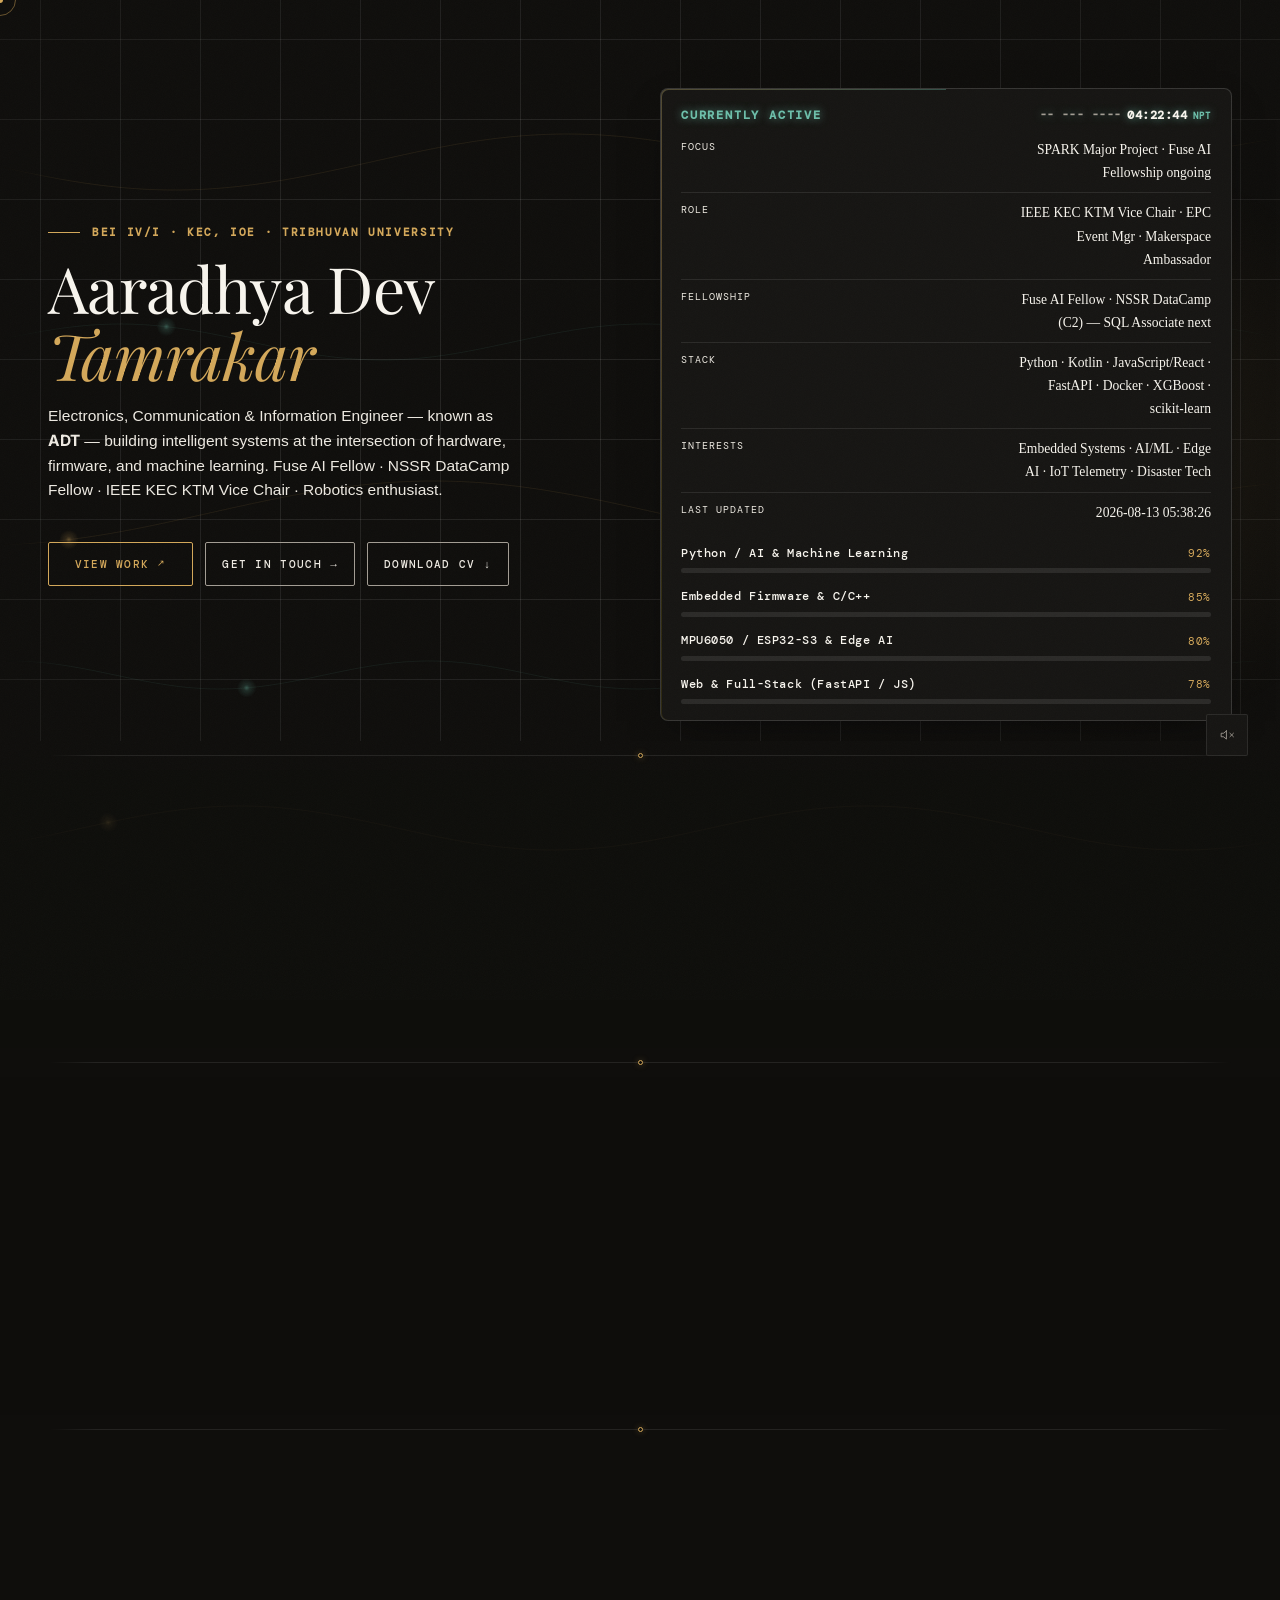
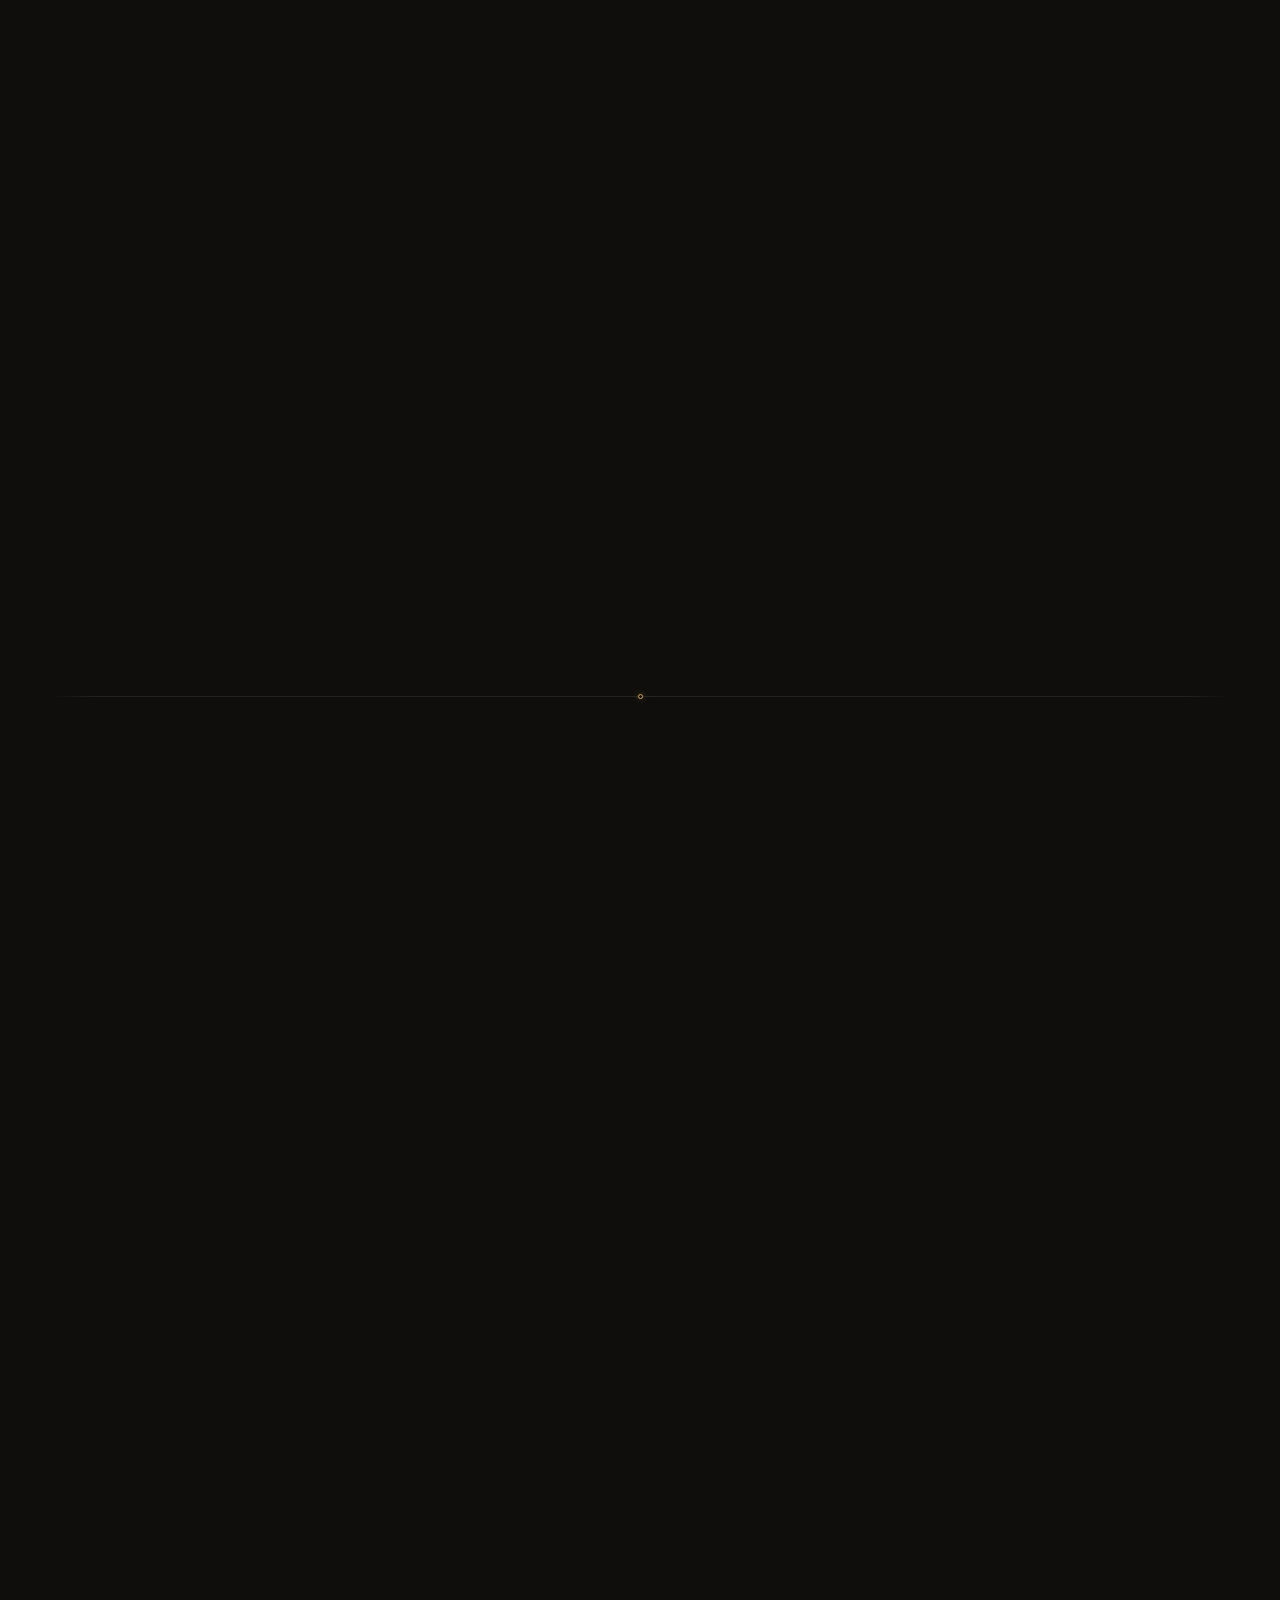
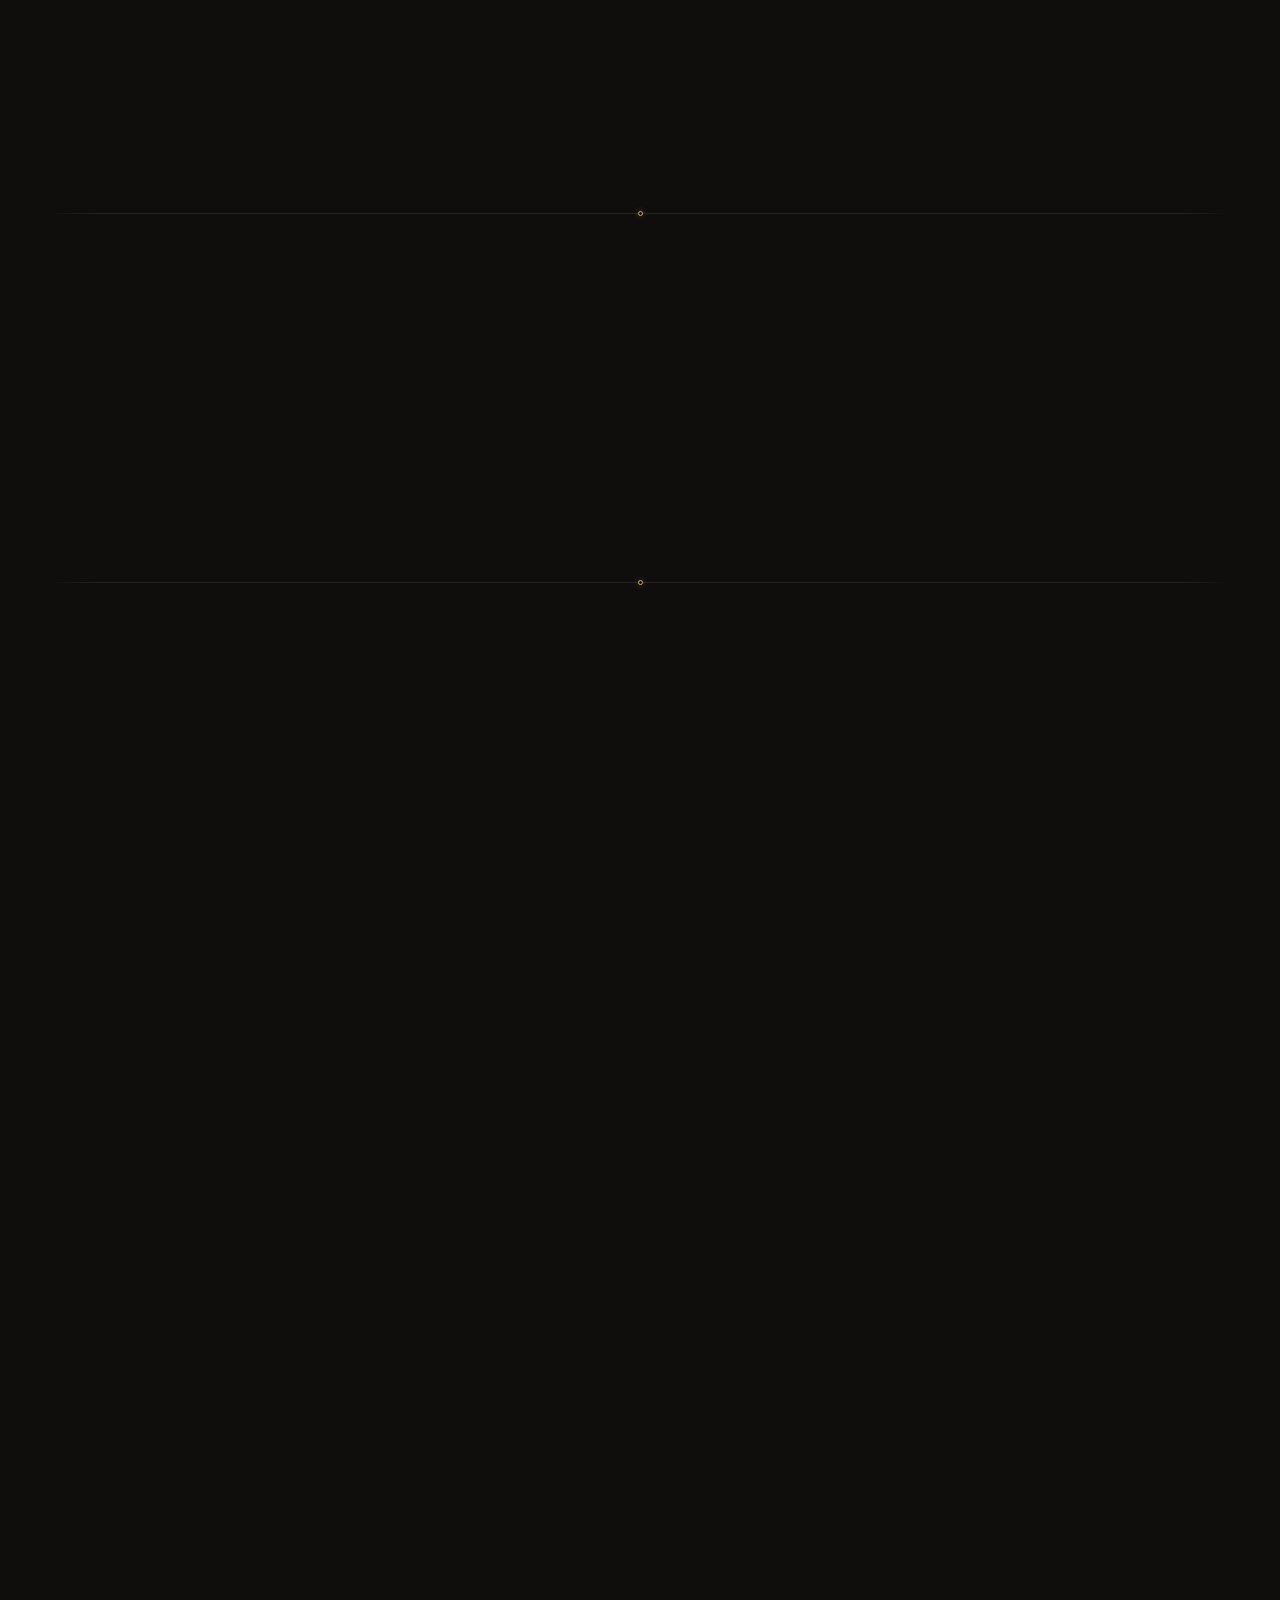
==== index.html @ e3af5bd0 "feat(v44): site-wide upgrade — perf hardening, a11y/SEO & visual polish" ====
<!doctype html>
<html lang="en">

<head>
  <meta charset="UTF-8" />
  <meta name="viewport" content="width=device-width, initial-scale=1.0, viewport-fit=cover" />

  <!-- Primary SEO -->
  <title>
    ADT | Aaradhya Dev Tamrakar — Electronics Engineer &amp; AI/ML Developer
  </title>
  <meta name="description"
    content="Portfolio of ADT (Aaradhya Dev Tamrakar) — BEI IV/I at KEC, IOE. Fuse AI Fellow, IEEE KEC KTM Vice Chair. Building intelligent systems at the intersection of embedded firmware, robotics, and machine learning." />
  <meta name="author" content="Aaradhya Dev Tamrakar" />
  <meta name="keywords"
    content="Aaradhya, ADT, Aaradhya Dev Tamrakar, Aaradhya Dev, Aaradhya Tamrakar, Aaradhya D. Tamrakar, A. D. Tamrakar, A. Dev Tamrakar, AaradhyaDT, aaradhyadevtamrakar, Aaradhya Nepal, Aaradhya engineer, electronics engineer, AI ML, embedded systems, robotics, KEC IOE, Fusemachines" />
  <!--
    theme-color injected by script (not static HTML) so Edge Tools
    doesn't flag the Firefox-unsupported meta tag as a warning.
    Works in Chrome/Edge; Firefox never supported it → no-op there.
  -->
  <script>
    (function () {
      var d = document.createElement('meta');
      d.name = 'theme-color';
      d.content = '#0f0e0c';
      d.media = '(prefers-color-scheme: dark)';
      document.head.appendChild(d);
      var l = document.createElement('meta');
      l.name = 'theme-color';
      l.content = '#f5f2ec';
      l.media = '(prefers-color-scheme: light)';
      document.head.appendChild(l);
    })();
  </script>
  <link rel="canonical" href="https://aaradhya-dev-tamrakar.github.io/" />

  <!-- Open Graph -->
  <meta property="og:type" content="website" />
  <meta property="og:url" content="https://aaradhya-dev-tamrakar.github.io/" />
  <meta property="og:title" content="ADT | Aaradhya Dev Tamrakar — Electronics Engineer &amp; AI/ML Developer" />
  <meta property="og:description"
    content="BEI IV/I at KEC, IOE · Fuse AI Fellow · IEEE KEC KTM Vice Chair · Building intelligent systems at the intersection of firmware, robotics, and machine learning." />
  <meta property="og:image" content="https://aaradhya-dev-tamrakar.github.io/assets/images/og-image.jpg" />
  <meta property="og:image:width" content="1200" />
  <meta property="og:image:height" content="630" />
  <meta property="og:locale" content="en_US" />
  <meta property="og:site_name" content="Aaradhya Dev Tamrakar" />

  <!-- Twitter / X -->
  <meta name="twitter:card" content="summary_large_image" />
  <meta name="twitter:site" content="@AaradhyaDT" />
  <meta name="twitter:creator" content="@AaradhyaDT" />
  <meta name="twitter:title" content="ADT | Aaradhya Dev Tamrakar — Electronics Engineer &amp; AI/ML Developer" />
  <meta name="twitter:description"
    content="BEI IV/I at KEC, IOE · Fuse AI Fellow · IEEE KEC KTM Vice Chair · Robotics, embedded systems, machine learning." />
  <meta name="twitter:image" content="https://aaradhya-dev-tamrakar.github.io/assets/images/og-image.jpg" />

  <!-- JSON-LD: Person & WebSite -->
  <script type="application/ld+json">
      {
        "@context": "https://schema.org",
        "@type": "Person",
        "@id": "https://aaradhya-dev-tamrakar.github.io/#person",
        "name": "Aaradhya Dev Tamrakar",
        "alternateName": [
          "Aaradhya",
          "ADT",
          "A.D.T",
          "Aaradhya Dev",
          "Aaradhya Tamrakar",
          "Aaradhya Dev Tamrakar",
          "Aaradhya D. Tamrakar",
          "A. D. Tamrakar",
          "A. Dev Tamrakar",
          "AaradhyaDT",
          "aaradhyadevtamrakar",
          "Aaradhya Nepal",
          "Aaradhya Engineer"
        ],
        "url": "https://aaradhya-dev-tamrakar.github.io/",
        "image": "https://aaradhya-dev-tamrakar.github.io/assets/images/photo.png",
        "jobTitle": "Electronics Engineer & AI/ML Developer",
        "description": "BEI IV/I student at Kathmandu Engineering College, IOE, Tribhuvan University. Fuse AI Fellow (Fusemachines 2026), NSSR DataCamp Fellow, IEEE KEC KTM Vice Chair.",
        "email": "aaradhyadevtmr@gmail.com",
        "nationality": {
          "@type": "Country",
          "name": "Nepal"
        },
        "knowsLanguage": ["en", "ne"],
        "knowsAbout": [
          "Embedded Systems",
          "Robotics",
          "Machine Learning",
          "FastAPI",
          "Embedded Edge AI"
        ],
        "speakable": {
          "@type": "SpeakableSpecification",
          "cssSelector": [".hero-desc", ".hero-name"]
        },
        "alumniOf": {
          "@type": "EducationalOrganization",
          "name": "Kathmandu Engineering College, IOE, Tribhuvan University"
        },
        "hasCredential": [
          {
            "@type": "EducationalOccupationalCredential",
            "name": "Fuse AI Fellow",
            "credentialCategory": "Fellowship",
            "recognizedBy": {
              "@type": "Organization",
              "name": "Fusemachines"
            }
          },
          {
            "@type": "EducationalOccupationalCredential",
            "name": "NSSR DataCamp Fellow",
            "credentialCategory": "Fellowship",
            "recognizedBy": {
              "@type": "Organization",
              "name": "DataCamp"
            }
          }
        ],
        "memberOf": [
          {
            "@type": "Organization",
            "name": "IEEE Kathmandu Engineering College Student Branch",
            "member": {
              "@type": "OrganizationRole",
              "roleName": "Vice Chair"
            }
          }
        ],
        "sameAs": [
          "https://www.linkedin.com/in/aaradhya-dev-tamrakar",
          "https://github.com/AaradhyaDT",
          "https://x.com/AaradhyaDT",
          "https://instagram.com/aaradhya_dev_tamrakar"
        ]
      }
    </script>
  <script type="application/ld+json">
      {
        "@context": "https://schema.org",
        "@type": "WebSite",
        "@id": "https://aaradhya-dev-tamrakar.github.io/#website",
        "name": "ADT — Aaradhya Dev Tamrakar",
        "alternateName": [
          "Aaradhya",
          "ADT",
          "Aaradhya Portfolio",
          "Aaradhya Dev Tamrakar Portfolio",
          "Aaradhya Dev Tamrakar Website",
          "Aaradhya Website",
          "ADT Portfolio",
          "ADT Website",
          "ADT Games"
        ],
        "url": "https://aaradhya-dev-tamrakar.github.io/",
        "author": {
          "@id": "https://aaradhya-dev-tamrakar.github.io/#person"
        }
      }
    </script>

  <!-- Favicon -->
  <link rel="manifest" href="site.webmanifest" />
  <link rel="icon"
    href="data:image/svg+xml,<svg xmlns='http://www.w3.org/2000/svg' viewBox='0 0 32 32'><rect width='32' height='32' rx='6' fill='%230d0e11'/><text x='50%25' y='50%25' dominant-baseline='central' text-anchor='middle' font-family='Georgia,serif' font-size='13' font-weight='400' fill='%23d4a85a'>ADT</text></svg>" />

  <!-- Resource preloads & DNS prefetch -->
  <link rel="dns-prefetch" href="https://fonts.googleapis.com" />
  <link rel="dns-prefetch" href="https://fonts.gstatic.com" />
  <link rel="preload" as="image" href="assets/images/photo.webp" type="image/webp" fetchpriority="high" />

  <!-- Fonts — non-blocking -->
  <link rel="preconnect" href="https://fonts.googleapis.com" />
  <link rel="preconnect" href="https://fonts.gstatic.com" crossorigin />
  <link rel="preload" as="style"
    href="https://fonts.googleapis.com/css2?family=DM+Mono:wght@400;500&family=Inter:wght@300;400;500;600;700&family=Playfair+Display:ital,wght@0,400;0,600;1,400&display=swap" />
  <link rel="stylesheet" media="print" onload="this.media='all'"
    href="https://fonts.googleapis.com/css2?family=DM+Mono:wght@400;500&family=Inter:wght@300;400;500;600;700&family=Playfair+Display:ital,wght@0,400;0,600;1,400&display=swap" />
  <noscript>
    <link rel="stylesheet"
      href="https://fonts.googleapis.com/css2?family=DM+Mono:wght@400;500&family=Inter:wght@300;400;500;600;700&family=Playfair+Display:ital,wght@0,400;0,600;1,400&display=swap" />
  </noscript>

  <!-- Shared site stylesheet -->
  <link rel="stylesheet" href="assets/css/style.css" />

  <!-- Page-specific: hero, stats strip, quick-nav cards -->
  <style>
    html {
      background: var(--bg);
    }

    body {
      background: transparent;
    }

    #bg-canvas,
    #pcb-canvas {
      display: block;
    }

    /* ── Hero ─────────────────────────────────────────────── */
    #hero {
      min-height: 100vh;
      display: grid;
      grid-template-columns: 1fr 1fr;
      align-items: center;
      padding: calc(var(--nav-h, 76px) + 2rem) 3rem 3rem;
      gap: 4rem;
      position: relative;
      overflow: clip;
    }

    .hero-bg-lines {
      position: absolute;
      inset: -200px;
      pointer-events: none;
      z-index: 0;
      background:
        linear-gradient(90deg, var(--line) 1px, transparent 1px),
        linear-gradient(0deg, var(--line) 1px, transparent 1px);
      background-size: 80px 80px;
      -webkit-mask-image: radial-gradient(ellipse 120% 120% at 50% 50%, black 20%, transparent 75%);
      mask-image: radial-gradient(ellipse 120% 120% at 50% 50%, black 20%, transparent 75%);
    }

    .hero-glow {
      position: absolute;
      top: 20%;
      right: -10%;
      width: 600px;
      height: 600px;
      border-radius: 50%;
      background: radial-gradient(circle, var(--accent-a07) 0%, transparent 70%);
      pointer-events: none;
      z-index: 0;
      animation: glow-drift 20s ease-in-out infinite;
    }

    @keyframes glow-drift {

      0%,
      100% {
        transform: translate(0, 0) scale(1);
      }

      33% {
        transform: translate(28px, -18px) scale(1.06);
      }

      66% {
        transform: translate(-18px, 12px) scale(.96);
      }
    }

    .hero-left {
      position: relative;
      z-index: 1;
    }

    .hero-tag {
      font-family: var(--mono);
      font-size: 0.68rem;
      font-weight: 700;
      letter-spacing: 0.15em;
      text-transform: uppercase;
      color: var(--accent);
      margin-bottom: 1.5rem;
      display: flex;
      align-items: center;
      gap: 0.75rem;
      opacity: 0;
      animation: fadeUp .8s .2s forwards;
    }

    .hero-tag::before {
      content: "";
      display: block;
      width: 32px;
      height: 1px;
      background: var(--accent);
    }

    .hero-name {
      font-family: var(--serif);
      font-size: clamp(3rem, 5vw, 5.5rem);
      font-weight: 300;
      line-height: 1.05;
      color: var(--heading);
      letter-spacing: -0.01em;
      opacity: 0;
      animation: fadeUp .9s .35s forwards;
    }

    .hero-name em {
      font-style: italic;
      color: var(--accent);
    }

    .hero-desc {
      margin-top: 1.8rem;
      font-size: 0.97rem;
      line-height: 1.85;
      color: var(--text);
      max-width: 480px;
      opacity: 0;
      animation: fadeUp .9s .5s forwards;
    }

    .hero-caption {
      margin-top: 0.9rem;
      font-family: var(--mono);
      font-size: clamp(0.72rem, 1.1vw, 0.82rem);
      font-style: italic;
      color: var(--muted, var(--text));
      white-space: nowrap;
      overflow: hidden;
      text-overflow: ellipsis;
      max-width: 100%;
      opacity: 0;
      animation: fadeUp .9s .62s forwards;
    }

    .hero-actions {
      margin-top: 2.5rem;
      display: flex;
      gap: 0.75rem;
      align-items: center;
      flex-wrap: wrap;
      opacity: 0;
      animation: fadeUp .9s .65s forwards;
    }

    .hero-right {
      position: relative;
      z-index: 1;
      opacity: 0;
      animation: fadeIn 1.2s .7s forwards;
    }

    @keyframes fadeUp {
      from {
        opacity: 0;
        transform: translateY(24px)
      }

      to {
        opacity: 1;
        transform: translateY(0)
      }
    }

    @keyframes fadeIn {
      from {
        opacity: 0
      }

      to {
        opacity: 1
      }
    }

    .status-card {
      border-radius: 8px;
      padding: 2rem;
      position: relative;
      background: var(--bg2);
      border: 1px solid rgba(255, 255, 255, .14);
      box-shadow: 0 16px 40px -16px rgba(0, 0, 0, .5);
      transition: box-shadow .35s ease, border-color .35s ease, transform .35s ease;
      overflow: hidden;
    }

    .status-card:hover {
      box-shadow: 0 16px 40px -16px rgba(0, 0, 0, .5), 0 0 30px -8px var(--glow-gold-a30);
      transform: translateY(-2px);
    }

    .status-card .status-label,
    .status-card .status-items {
      position: relative;
      z-index: 3;
    }

    .status-label {
      font-family: var(--mono);
      font-size: 0.75rem;
      letter-spacing: 0.15em;
      text-transform: uppercase;
      margin-bottom: 1.5rem;
      display: flex;
      align-items: center;
      gap: 0.5rem;
      font-weight: 800;
      color: var(--accent2);
      text-shadow: 0 0 8px var(--glow-teal-a70);
      animation: label-glow 2.4s ease-in-out infinite;
    }

    html[data-theme="light"] .status-label {
      color: var(--accent2);
      text-shadow: none;
      animation: none;
    }

    @keyframes label-glow {
      0%, 100% {
        text-shadow: 0 0 8px var(--glow-teal-a70);
      }
      50% {
        text-shadow: 0 0 16px var(--glow-teal);
      }
    }

    .status-clock {
      margin-left: auto;
      display: flex;
      flex-wrap: wrap;
      align-items: baseline;
      justify-content: flex-end;
      gap: 0.35rem;
      font-family: var(--mono);
      letter-spacing: 0.04em;
      text-transform: none;
      color: var(--heading);
      font-variant-numeric: tabular-nums;
      opacity: 0;
      animation: fadeIn .9s .8s forwards;
    }

    .status-clock #statusClockDate {
      font-size: 0.68rem;
      color: var(--muted);
      cursor: pointer;
      transition: color .2s ease;
    }

    .status-clock #statusClockDate:hover {
      color: var(--accent2);
    }

    .status-clock #statusClockTime {
      font-size: 0.78rem;
    }

    .status-clock-tz {
      font-size: 0.55rem;
      letter-spacing: 0.12em;
      color: var(--accent2);
    }

    .status-items {
      display: flex;
      flex-direction: column;
      gap: 1rem;
    }

    .status-item {
      display: flex;
      justify-content: space-between;
      align-items: flex-start;
      gap: 1rem;
      padding-bottom: 1rem;
      border-bottom: 1px solid var(--line);
    }

    .status-item:last-child {
      border-bottom: none;
      padding-bottom: 0;
    }

    .status-item-label {
      font-family: var(--mono);
      font-size: 0.65rem;
      letter-spacing: 0.1em;
      text-transform: uppercase;
      color: var(--text);
    }

    .status-item-value {
      font-family: var(--serif);
      font-size: 1rem;
      font-weight: 400;
      color: var(--heading);
      text-align: right;
      max-width: 200px;
    }

    html[data-theme="light"] .status-card {
      background: #ffffff;
      border-color: rgba(0, 0, 0, 0.08);
      box-shadow: none;
    }

    html[data-theme="light"] .status-card:hover {
      box-shadow: none;
    }

    html[data-theme="light"] .status-label {
      color: #0d9488;
      font-weight: 800;
    }

    html[data-theme="light"] .status-item-label {
      color: #383027;
      font-weight: 700;
    }

    html[data-theme="light"] .hero-tag {
      color: #d97706;
      font-weight: 600;
    }

    html[data-theme="light"] .hero-tag::before {
      background: #d97706;
    }

    html[data-theme="light"] .hero-desc {
      color: var(--text);
    }

    html[data-theme="light"] .skill-name {
      color: #1f1b16;
      font-weight: 600;
    }

    html[data-theme="light"] .skill-pct {
      color: #d97706;
      font-weight: 700;
      font-size: 0.72rem;
    }

    html[data-theme="light"] .skill-track {
      background: rgba(0, 0, 0, 0.06);
    }

    html[data-theme="light"] .skill-fill {
      background: linear-gradient(90deg, #d97706, #059669);
    }

    html[data-theme="light"] .skill-fill--teal {
      background: linear-gradient(90deg, #0284c7, #0d9488);
    }

    html[data-theme="light"] .skill-fill--violet {
      background: linear-gradient(90deg, #7c3aed, #c026d3);
    }

    html[data-theme="light"] .status-clock-tz {
      color: var(--accent2);
    }

    /* ── Stats strip ──────────────────────────────────────── */
    #stats {
      padding: 4.5rem 3rem;
      background: transparent;
      position: relative;
    }

    #stats::before {
      content: "";
      position: absolute;
      inset: 0;
      z-index: 0;
      background: rgba(15, 14, 12, .65);
      pointer-events: none;
    }

    html[data-theme="light"] #stats::before {
      background: rgba(245, 242, 236, .78);
    }

    .stats-strip {
      position: relative;
      z-index: 1;
      display: grid;
      grid-template-columns: repeat(4, 1fr);
      border: 1px solid var(--line);
      border-radius: 4px;
      overflow: hidden;
    }

    .stat-cell {
      background: var(--bg2);
      padding: 2rem 1.5rem;
      text-align: center;
      border-right: 1px solid var(--line);
      transition: background .3s;
    }

    .stat-cell:last-child {
      border-right: none;
    }

    .stat-cell:hover {
      background: var(--bg3);
    }

    .stat-num {
      font-family: var(--serif);
      font-size: 2.6rem;
      font-weight: 300;
      color: var(--heading);
      line-height: 1;
    }

    .stat-num span {
      font-size: 1.3rem;
      color: var(--accent);
    }

    .stat-label {
      margin-top: 0.6rem;
      font-family: var(--mono);
      font-size: 0.62rem;
      letter-spacing: 0.1em;
      text-transform: uppercase;
      color: var(--muted);
    }

    /* ── Quick-nav cards: base styles in shared style.css. Padding values
       below are entangled with #stats in the same media queries, so they
       stay inline; #quick-nav's own numbers match style.css exactly. ── */

    /* ── 16:10 & 16:9 Screen Layout Optimization ──────────────── */
    @media (min-width: 901px) and (max-height: 980px) {
      #hero {
        min-height: auto;
        padding-top: calc(var(--nav-h, 76px) + 0.75rem);
        padding-bottom: 1.25rem;
        gap: 2.5rem;
      }

      .hero-tag {
        margin-bottom: 0.75rem;
      }

      .hero-desc {
        margin-top: 1rem;
        line-height: 1.6;
      }

      .hero-actions {
        margin-top: 1.5rem;
      }

      .status-card {
        padding: 1rem 1.25rem;
      }

      .status-label {
        margin-bottom: 0.75rem;
      }

      .status-items {
        gap: 0.5rem;
      }

      .status-item {
        padding-bottom: 0.5rem;
      }

      .status-item-value {
        font-size: 0.85rem;
      }

      .divider-wrap {
        padding: 0.75rem 3rem;
      }
    }

    @media (max-width: 1100px) {
      #hero {
        gap: 2.5rem;
        padding: calc(var(--nav-h, 76px) + 1.5rem) 2rem 2.5rem;
      }

      #stats {
        padding: 4rem 2rem;
      }
    }

    @media (max-width: 900px) {
      #hero {
        grid-template-columns: 1fr;
        padding: 7rem 1.5rem 4rem;
        gap: 2.5rem;
      }

      .hero-left,
      .hero-right {
        min-width: 0;
      }

      .hero-right {
        order: 1;
      }

      .hero-tag {
        overflow: hidden;
        text-overflow: ellipsis;
        white-space: nowrap;
        min-width: 0;
      }

      .hero-name {
        font-size: clamp(2.4rem, 9vw, 3.5rem);
      }

      .hero-desc {
        max-width: 100%;
      }

      .hero-caption {
        max-width: calc(100vw - 3rem);
        white-space: normal;
        overflow: visible;
        text-overflow: clip;
        word-break: break-word;
        overflow-wrap: break-word;
      }

      .status-card {
        padding: 1.5rem;
      }

      .status-item-value {
        max-width: 55%;
        word-break: break-word;
        overflow-wrap: break-word;
      }

      #stats {
        padding: 3.5rem 1.5rem;
      }

      .stats-strip {
        grid-template-columns: repeat(2, 1fr);
      }

      .stat-cell:nth-child(2n) {
        border-right: none;
      }

      .stat-cell:nth-child(-n+2) {
        border-bottom: 1px solid var(--line);
      }
    }

    @media (max-width: 480px) {
      #hero {
        padding: 6rem 1rem 3rem;
      }

      .hero-tag {
        font-size: 0.58rem;
        max-width: calc(100vw - 2rem);
      }

      .hero-caption {
        max-width: calc(100vw - 2rem);
        white-space: normal;
        overflow: visible;
        text-overflow: clip;
        word-break: break-word;
        overflow-wrap: break-word;
      }

      .hero-actions {
        flex-wrap: wrap;
        gap: 0.6rem;
      }

      .stat-num {
        font-size: 2.1rem;
      }

      .status-label {
        flex-wrap: wrap;
        row-gap: 0.5rem;
      }

      .status-clock {
        margin-left: 1.25rem;
      }

      .status-item-value {
        font-size: 0.88rem;
        max-width: 50%;
      }
    }

    @media (prefers-reduced-motion: reduce) {

      .hero-tag,
      .hero-name,
      .hero-desc,
      .hero-actions,
      .hero-right {
        opacity: 1 !important;
        transform: none !important;
        animation: none !important;
      }

      .hero-glow {
        animation: none !important;
      }

      .status-clock {
        opacity: 1 !important;
        animation: none !important;
      }
    }

    /* CV lightbox: page-specific 80vh body sizing (vs default in style.css) */

    .lightbox-body {
      flex: 1;
      overflow: auto;
      display: flex;
      align-items: center;
      justify-content: center;
      min-height: 80vh;
    }

    .lightbox-body iframe {
      width: 100%;
      height: 80vh;
      border: none;
      display: block;
    }

    .lightbox-body img {
      width: 100%;
      max-height: 80vh;
      border: none;
      display: block;
      object-fit: contain;
    }
  </style>
</head>

<body>
  <div id="readProgressBar" aria-hidden="true"></div>
  <a href="#main-content" class="skip-link">Skip to main content</a>

  <div class="scroll-progress" id="scrollProgress"></div>
  <canvas id="bg-canvas"></canvas>
  <canvas id="pcb-canvas"></canvas>

  <div class="cursor" id="cursor">
    <div class="cursor-ring" id="cursorRing"></div>
    <div class="cursor-dot" id="cursorDot"></div>
  </div>

  <noscript>
    <nav aria-label="Primary navigation"><a href="index.html" class="nav-logo">ADT<span>.</span></a>
      <ul class="nav-links">
        <li><a href="index.html" class="active" aria-current="page">Home</a></li>
        <li><a href="projects.html">Projects</a></li>
        <li><a href="experience.html">Experience</a></li>
        <li><a href="achievements.html">Achievements</a></li>
        <li><a href="about.html">About</a></li>
        <li><a href="journey.html">Journey</a></li>
      </ul>
      <div class="nav-right"><a href="contact.html" class="nav-cta">Connect</a></div>
    </nav>
  </noscript>
  <div id="siteNav"></div>

  <main id="main-content">
    <section id="hero" aria-label="Introduction">
      <div class="hero-bg-lines"></div>
      <div class="hero-glow"></div>
      <div class="hero-left">
        <div class="hero-tag" id="live-hero-tag">BEI IV/I · KEC, IOE · Tribhuvan University</div>
        <h1 class="hero-name">Aaradhya Dev<br /><em>Tamrakar</em></h1>
        <p class="hero-desc">
          Electronics, Communication &amp; Information Engineer — known as <strong>ADT</strong> — building
          intelligent systems at the intersection of hardware, firmware,
          and machine learning. Fuse AI Fellow · NSSR DataCamp Fellow ·
          IEEE KEC KTM Vice Chair · Robotics enthusiast.
        </p>
        <p class="hero-caption" id="hero-caption" aria-live="off"></p>
        <div class="hero-actions">
          <div class="magnetic-wrap">
            <a href="projects.html" class="btn-primary" aria-label="View Aaradhya's work">View Work</a>
          </div>
          <div class="magnetic-wrap">
            <a href="contact.html" class="btn-ghost" aria-label="Get in touch with Aaradhya">Get in touch →</a>
          </div>
          <div class="magnetic-wrap">
            <a href="assets/docs/AARADHYA_DEV_TAMRAKAR_CV.pdf" class="cert-btn btn-ghost" download
              data-cert="assets/docs/AARADHYA_DEV_TAMRAKAR_CV.pdf" data-label="Aaradhya Dev Tamrakar CV" data-type="pdf"
              aria-label="View Aaradhya's CV"
              onclick="window.gtag && gtag('event','cv_download',{event_category:'engagement',event_label:'Hero CV button'})">
              Download CV ↓
            </a>
          </div>
        </div>
      </div>
      <div class="hero-right">
        <div class="status-card card-gradient-border">
          <div class="status-label">
            Currently Active
            <span class="status-clock" id="statusClock" aria-label="Current date and time in Kathmandu, Nepal">
              <span id="statusClockDate">-- --- ----</span><span id="statusClockTime">--:--:--</span><span
                class="status-clock-tz">NPT</span>
            </span>
          </div>
          <div class="status-items">
            <div class="status-item">
              <span class="status-item-label">Focus</span>
              <span class="status-item-value" id="live-focus">SPARK Major Project · Fuse AI Fellowship ongoing</span>
            </div>
            <div class="status-item">
              <span class="status-item-label">Role</span>
              <span class="status-item-value">IEEE KEC KTM Vice Chair · EPC Event Mgr · Makerspace Ambassador</span>
            </div>
            <div class="status-item">
              <span class="status-item-label">Fellowship</span>
              <span class="status-item-value" id="live-fellowship">Fuse AI Fellow · NSSR DataCamp (C2) — SQL Associate
                next</span>
            </div>
            <div class="status-item">
              <span class="status-item-label">Stack</span>
              <span class="status-item-value">Python · Kotlin · JavaScript/React · FastAPI · Docker · XGBoost ·
                scikit-learn</span>
            </div>
            <div class="status-item">
              <span class="status-item-label">Interests</span>
              <span class="status-item-value">Embedded Systems · AI/ML · Edge AI · IoT Telemetry · Disaster Tech</span>
            </div>
            <div class="status-item">
              <span class="status-item-label">Last Updated</span>
              <span class="status-item-value" id="live-last-updated">—</span>
            </div>
          </div>
          <div class="skill-matrix" aria-label="Core Engineering Proficiencies">
            <div class="skill-item">
              <div class="skill-info"><span class="skill-name">Python / AI &amp; Machine Learning</span><span
                  class="skill-pct">92%</span></div>
              <div class="skill-track">
                <div class="skill-fill" data-pct="92%"></div>
              </div>
            </div>
            <div class="skill-item">
              <div class="skill-info"><span class="skill-name">Embedded Firmware &amp; C/C++</span><span
                  class="skill-pct">85%</span></div>
              <div class="skill-track">
                <div class="skill-fill skill-fill--teal" data-pct="85%"></div>
              </div>
            </div>
            <div class="skill-item">
              <div class="skill-info"><span class="skill-name">MPU6050 / ESP32-S3 &amp; Edge AI</span><span
                  class="skill-pct">80%</span></div>
              <div class="skill-track">
                <div class="skill-fill skill-fill--violet" data-pct="80%"></div>
              </div>
            </div>
            <div class="skill-item">
              <div class="skill-info"><span class="skill-name">Web &amp; Full-Stack (FastAPI / JS)</span><span
                  class="skill-pct">78%</span></div>
              <div class="skill-track">
                <div class="skill-fill" data-pct="78%"></div>
              </div>
            </div>
          </div>
        </div>
      </div>
    </section>

    <div class="divider-wrap" aria-hidden="true">
      <div class="divider-edge divider-edge--left"></div>
      <div class="divider"></div>
      <div class="divider-node"></div>
      <div class="divider"></div>
      <div class="divider-edge divider-edge--right"></div>
    </div>

    <section id="stats" aria-label="At a glance">
      <div class="stats-strip reveal">
        <div class="stat-cell">
          <div class="stat-num" data-count-target="15+">15<span>+</span></div>
          <div class="stat-label">Engineering Projects</div>
        </div>
        <div class="stat-cell">
          <div class="stat-num" data-count-target="4th">4<span>th</span></div>
          <div class="stat-label" id="live-stat-sem">Year at KEC, IOE</div>
        </div>
        <div class="stat-cell">
          <div class="stat-num" data-count-target="2">2</div>
          <div class="stat-label">Fellowships &amp; Grants</div>
        </div>
        <div class="stat-cell">
          <div class="stat-num" data-count-target="8">8</div>
          <div class="stat-label">Roles &amp; Contributions</div>
        </div>
      </div>
    </section>

    <div class="divider-wrap" aria-hidden="true">
      <div class="divider-edge divider-edge--left"></div>
      <div class="divider"></div>
      <div class="divider-node"></div>
      <div class="divider"></div>
      <div class="divider-edge divider-edge--right"></div>
    </div>

    <section id="quick-nav" aria-label="Explore the site">
      <div class="section-header reveal">
        <div class="section-num">Explore</div>
        <h2 class="section-title">Where to <em>look next</em></h2>
      </div>
      <div class="quick-nav-grid reveal" id="quickNavGrid"></div>
    </section>

    <div class="divider-wrap" aria-hidden="true">
      <div class="divider-edge divider-edge--left"></div>
      <div class="divider"></div>
      <div class="divider-node"></div>
      <div class="divider"></div>
      <div class="divider-edge divider-edge--right"></div>
    </div>

    <section id="terminal-section" class="terminal-section" aria-label="Interactive Developer Terminal">
      <div class="section-header reveal">
        <div class="section-num">CLI</div>
        <h2 class="section-title">Interactive <em>Dev Terminal</em></h2>
      </div>
      <div class="terminal-card reveal" id="adtTerminal">
        <div class="terminal-header">
          <div class="terminal-dots">
            <span class="terminal-dot red"></span>
            <span class="terminal-dot yellow"></span>
            <span class="terminal-dot green"></span>
          </div>
          <span class="terminal-title">adt-shell — zsh — 80x24</span>
          <div></div>
        </div>
        <div class="terminal-quick-cmds">
          <button type="button" class="terminal-quick-cmd" data-cmd="help">help</button>
          <button type="button" class="terminal-quick-cmd" data-cmd="skills">skills</button>
          <button type="button" class="terminal-quick-cmd" data-cmd="projects">projects</button>
          <button type="button" class="terminal-quick-cmd" data-cmd="experience">experience</button>
          <button type="button" class="terminal-quick-cmd" data-cmd="achievements">achievements</button>
          <button type="button" class="terminal-quick-cmd" data-cmd="whatsnew">whatsnew</button>
          <button type="button" class="terminal-quick-cmd" data-cmd="contact">contact</button>
          <button type="button" class="terminal-quick-cmd" data-cmd="matrix">matrix</button>
          <button type="button" class="terminal-quick-cmd" data-cmd="clear">clear</button>
        </div>
        <div class="terminal-body">
          <div class="term-line">
            <span class="term-green">Welcome to Aaradhya Dev Tamrakar's Interactive Developer Terminal
              (v44).</span><br />
            Type <span class="term-gold">'help'</span> or click the preset buttons above to explore.
          </div>
        </div>
        <div class="terminal-input-row">
          <span class="terminal-prompt-user"><span class="term-user">visitor@adt</span>:<span
              class="term-path">~</span>$</span>
          <input type="text" class="terminal-input" placeholder="Type a command (e.g. skills, projects, help)..."
            aria-label="Terminal command input" autocomplete="off" spellcheck="false" />
        </div>
      </div>
    </section>

    <div class="divider-wrap" aria-hidden="true">
      <div class="divider-edge divider-edge--left"></div>
      <div class="divider"></div>
      <div class="divider-node"></div>
      <div class="divider"></div>
      <div class="divider-edge divider-edge--right"></div>
    </div>

    <div class="access-tier-row">
      <section id="about-sign-in" aria-label="About Sign In With Google" class="access-tier-col">
        <div class="section-header reveal">
          <div class="section-num">Access</div>
          <h2 class="section-title">About <em>Sign in with Google</em></h2>
        </div>
        <div class="reveal access-card-inner">
          <svg viewBox="0 0 24 24" fill="none" stroke="var(--accent)" stroke-width="1.5" stroke-linecap="round"
            stroke-linejoin="round" style="width: 26px; height: 26px; flex-shrink: 0; margin-top: 0.2rem;">
            <rect x="3" y="11" width="18" height="11" rx="2" ry="2" />
            <path d="M7 11V7a5 5 0 0 1 10 0v4" />
          </svg>
          <div>
            <p style="font-size: 0.98rem; line-height: 1.85; color: var(--text); margin: 0 0 1rem;">
              This site is my personal portfolio. <strong style="color: var(--heading);">Signing in with Google is
                optional</strong> and only unlocks one extra content tier below — additional research notes and
              specs. It's never required to read anything else on the site.
            </p>
            <ul style="margin: 0 0 1rem 1.2rem; padding: 0;">
              <li style="font-size: 0.92rem; line-height: 1.75; color: var(--text); margin-bottom: 0.4rem;">
                Sign-in is handled <strong style="color: var(--heading);">entirely in your browser</strong> —
                nothing is sent to a server.
              </li>
              <li style="font-size: 0.92rem; line-height: 1.75; color: var(--text);">
                Your name, email, and picture are used only to check which tier to show you, and stay on your
                device.
              </li>
            </ul>
            <p style="font-size: 0.85rem; line-height: 1.7; color: var(--muted); margin: 0 0 1rem;">
              See the <a href="privacy.html"
                style="color: var(--accent); text-decoration: underline; text-underline-offset: 2px;">Privacy Policy</a>
              for full details.
            </p>
            <p style="font-size: 0.85rem; line-height: 1.7; color: var(--muted); margin: 0;">
              I built this tier as a lightweight way to share deeper technical notes with recruiters and
              collaborators without publishing them to every visitor by default — sign-in is just the simplest
              gate for that, not an attempt to collect data.
            </p>
          </div>
        </div>
      </section>

      <!-- Higher Tier Access Gated Section -->
      <section id="vip-exclusive" aria-label="Exclusive Higher Tier Access" class="access-tier-col">
        <div class="section-header reveal">
          <div class="section-num">VIP Tier</div>
          <h2 class="section-title">Exclusive <em>Research &amp; Specs</em> <span class="tier-badge tier-badge-vip">⭐
              VIP Tier</span></h2>
        </div>
        <div class="reveal access-card-inner" data-access-tier="vip" data-payload-id="index-vip">
        </div>
      </section>
    </div>

    <div class="divider-wrap" id="master-divider-1" aria-hidden="true">
      <div class="divider-edge divider-edge--left"></div>
      <div class="divider"></div>
      <div class="divider-node"></div>
      <div class="divider"></div>
      <div class="divider-edge divider-edge--right"></div>
    </div>

    <!-- Master Level Gated Section -->
    <section id="master-exclusive" aria-label="Master Level Admin Diagnostics" class="master-exclusive-section">
      <div class="section-header reveal">
        <div class="section-num">Master Level</div>
        <h2 class="section-title">System Diagnostics &amp; <em>Master Console</em> <span
            class="tier-badge tier-badge-master">👑 Master Tier</span></h2>
      </div>
      <div class="reveal master-card-inner" data-access-tier="master" data-payload-id="index-master">
      </div>
    </section>

    <div class="divider-wrap" aria-hidden="true">
      <div class="divider-edge divider-edge--left"></div>
      <div class="divider"></div>
      <div class="divider-node"></div>
      <div class="divider"></div>
      <div class="divider-edge divider-edge--right"></div>
    </div>

    <section id="keymap" aria-label="Keyboard shortcuts and display guidance">
      <div class="section-header reveal">
        <div class="section-num">Reference</div>
        <h2 class="section-title">Keymap &amp; <em>display guide</em></h2>
      </div>
      <div class="keymap-grid reveal">
        <div class="keymap-card">
          <h3 class="keymap-card-title">Keyboard shortcuts</h3>
          
          <div class="keymap-group">
            <h4 class="keymap-group-title">Page &amp; Scroll Navigation</h4>
            <ul class="keymap-list">
              <li><kbd>1</kbd>–<kbd>7</kbd><span>Jump across site pages (Home / Projects / Experience / Achievements / About / Journey / Contact)</span></li>
              <li><kbd>=</kbd><span>Scroll to top</span></li>
              <li><kbd>Shift</kbd> + <kbd>=</kbd><span>Scroll to 25% page depth</span></li>
              <li><kbd>Shift</kbd> + <kbd>-</kbd><span>Scroll to 75% page depth</span></li>
              <li><kbd>-</kbd><span>Scroll to bottom</span></li>
            </ul>
          </div>

          <div class="keymap-group">
            <h4 class="keymap-group-title">Global Controls &amp; Search</h4>
            <ul class="keymap-list">
              <li><kbd>/</kbd> or <kbd>Ctrl</kbd> + <kbd>K</kbd> / <kbd>⌘K</kbd><span>Open global Command Palette (search)</span></li>
              <li><kbd>↑</kbd> <kbd>↓</kbd><span>Move through search palette results</span></li>
              <li><kbd>Enter</kbd><span>Open highlighted result</span></li>
              <li><kbd>0</kbd><span>Toggle dark / light theme</span></li>
              <li><kbd>`</kbd><span>Toggle hero date format (B.S. / A.D.)</span></li>
              <li><kbd>Shift</kbd> + <kbd>N</kbd><span>Open What's New major releases modal</span></li>
              <li><kbd>Shift</kbd> + <kbd>T</kbd><span>Start guided site tour</span></li>
              <li><kbd>Esc</kbd><span>Universal Master Close — dismisses any open palette, modal, drawer, lightbox, or tour step</span></li>
            </ul>
          </div>

          <div class="keymap-group">
            <h4 class="keymap-group-title">Page &amp; Card Controls</h4>
            <ul class="keymap-list">
              <li><kbd>Alt</kbd> + <kbd>2</kbd><span>Expand / collapse all project cards (Projects page)</span></li>
              <li><kbd>Alt</kbd> + <kbd>4</kbd><span>Expand / collapse all timeline years (Achievements page)</span></li>
              <li><kbd>Shift</kbd> + <kbd>4</kbd><span>Toggle Academic / Extracurricular filters (Achievements page)</span></li>
              <li><kbd>Alt</kbd> + <kbd>6</kbd><span>Expand / collapse all 34 milestone nodes (Journey page)</span></li>
            </ul>
          </div>

          <p class="keymap-note">Shortcuts are automatically paused while typing in text fields or with ⌘ / Ctrl held (except Ctrl+Shift shortcuts).</p>
        </div>

        <div class="keymap-card">
          <h3 class="keymap-card-title">Best viewing (400 nits OLED tested)</h3>
          <ul class="keymap-list keymap-list--plain">
            <li><span class="keymap-mode">Light mode</span><span>Display brightness 20% or higher</span></li>
            <li><span class="keymap-mode">Dark mode</span><span>Display brightness 50% or higher</span></li>
          </ul>
          <p class="keymap-note">Both palettes are tuned for low ambient contrast — press <kbd>0</kbd> to switch and compare.</p>
        </div>
      </div>
    </section>
  </main>

  <button class="back-top" id="backTop" aria-label="Back to top">
    <svg viewBox="0 0 24 24" fill="none" stroke="currentColor" stroke-width="1.5" stroke-linecap="round"
      stroke-linejoin="round">
      <polyline points="18 15 12 9 6 15" />
    </svg>
  </button>
  <button class="back-top audio-toggle" id="audioToggle" aria-label="Toggle UI sound effects" aria-pressed="false" title="Toggle sound (Shift+A)">
    <svg class="audio-icon-on" viewBox="0 0 24 24" fill="none" stroke="currentColor" stroke-width="1.5" stroke-linecap="round" stroke-linejoin="round" aria-hidden="true">
      <polygon points="11 5 6 9 2 9 2 15 6 15 11 19 11 5"/>
      <path d="M15.54 8.46a5 5 0 0 1 0 7.07"/>
      <path d="M19.07 4.93a10 10 0 0 1 0 14.14"/>
    </svg>
    <svg class="audio-icon-off" viewBox="0 0 24 24" fill="none" stroke="currentColor" stroke-width="1.5" stroke-linecap="round" stroke-linejoin="round" aria-hidden="true">
      <polygon points="11 5 6 9 2 9 2 15 6 15 11 19 11 5"/>
      <line x1="23" y1="9" x2="17" y2="15"/>
      <line x1="17" y1="9" x2="23" y2="15"/>
    </svg>
  </button>
  <div class="scroll-pct" id="scrollPct" aria-hidden="true">0%</div>

  <footer role="contentinfo">
    <div id="siteFooter"></div>
  </footer>

  <!-- CV lightbox -->
  <div id="cert-lightbox" role="dialog" aria-modal="true" aria-label="Curriculum vitae viewer">
    <div class="lightbox-inner">
      <div class="lightbox-bar">
        <span class="lightbox-label" id="lb-label">CV Preview</span>
        <div class="lightbox-actions">
          <a id="lb-download" class="lb-btn" title="Download CV" download>
            <svg viewBox="0 0 24 24" fill="none" stroke="currentColor" stroke-width="1.5" stroke-linecap="round"
              stroke-linejoin="round">
              <path d="M4 16v2a2 2 0 002 2h12a2 2 0 002-2v-2" />
              <polyline points="7 10 12 15 17 10" />
              <line x1="12" y1="3" x2="12" y2="15" />
            </svg>
          </a>
          <a id="lb-open" class="lb-btn" title="Open in new tab" target="_blank" rel="noopener">
            <svg viewBox="0 0 24 24" fill="none" stroke="currentColor" stroke-width="1.5" stroke-linecap="round"
              stroke-linejoin="round">
              <path d="M18 13v6a2 2 0 01-2 2H5a2 2 0 01-2-2V8a2 2 0 012-2h6" />
              <polyline points="15 3 21 3 21 9" />
              <line x1="10" y1="14" x2="21" y2="3" />
            </svg>
          </a>
          <button id="lb-close" class="lb-btn lb-close" aria-label="Close CV viewer">
            <svg viewBox="0 0 24 24" fill="none" stroke="currentColor" stroke-width="1.5" stroke-linecap="round"
              stroke-linejoin="round">
              <line x1="18" y1="6" x2="6" y2="18" />
              <line x1="6" y1="6" x2="18" y2="18" />
            </svg>
          </button>
        </div>
      </div>
      <div class="lightbox-body" id="lb-body"></div>
    </div>
  </div>

  <!-- Page-specific: background canvas animations (index.html only) -->
  <script defer>
    class SignalWaveBackground {
      constructor() {
        this.canvas = document.getElementById("bg-canvas");
        this.ctx = this.canvas.getContext("2d");
        this.t = 0;
        this._resizeTimer = null;
        this.isVis = true;
        this.isObs = true;
        this.animating = false;
        this.waveDefs = [
          { y: .18, amp: 28, freq: .008, speed: .003, phase: 0, useAccent2: false },
          { y: .38, amp: 18, freq: .012, speed: .0022, phase: Math.PI, useAccent2: true },
          { y: .57, amp: 32, freq: .007, speed: .0018, phase: Math.PI / 2, useAccent2: false },
          { y: .75, amp: 14, freq: .015, speed: .0028, phase: Math.PI * 1.4, useAccent2: true },
          { y: .92, amp: 22, freq: .01, speed: .002, phase: Math.PI * 0.7, useAccent2: false },
        ];
        this.resize();
        this.initObserver();
        this.start();
        window.addEventListener("resize", () => {
          clearTimeout(this._resizeTimer);
          this._resizeTimer = setTimeout(() => this.resize(), 120);
        });
      }
      initObserver() {
        document.addEventListener("visibilitychange", () => {
          this.isVis = !document.hidden;
          if (this.isVis && this.isObs) this.start();
        });
        if ("IntersectionObserver" in window) {
          const obs = new IntersectionObserver(([e]) => {
            this.isObs = e.isIntersecting;
            if (this.isVis && this.isObs) this.start();
          });
          obs.observe(this.canvas);
        }
      }
      start() {
        if (!this.animating && this.isVis && this.isObs) {
          this.animating = true;
          this.animate();
        }
      }
      resize() {
        this.W = this.canvas.width = window.innerWidth;
        this.H = this.canvas.height = window.innerHeight;
      }
      animate() {
        if (!this.isVis || !this.isObs) {
          this.animating = false;
          return;
        }
        const { W, H, ctx } = this;
        ctx.clearRect(0, 0, W, H);
        this.t += 1;
        const isDark = document.documentElement.getAttribute("data-theme") !== "light";
        const rgb1 = isDark ? "212,168,90" : "180,100,0";
        const rgb2 = isDark ? "109,191,170" : "0,130,100";
        const alpha1 = isDark ? .22 : .28;
        const alpha2 = isDark ? .18 : .22;
        for (const w of this.waveDefs) {
          const baseY = w.y * H;
          const rgb = w.useAccent2 ? rgb2 : rgb1;
          const alphaP = w.useAccent2 ? alpha2 : alpha1;
          ctx.beginPath();
          for (let x = 0; x <= W; x += 2) {
            const y = baseY + Math.sin(x * w.freq + this.t * w.speed + w.phase) * w.amp;
            x === 0 ? ctx.moveTo(x, y) : ctx.lineTo(x, y);
          }
          const grad = ctx.createLinearGradient(0, 0, W, 0);
          grad.addColorStop(0, `rgba(${rgb},0)`);
          grad.addColorStop(.06, `rgba(${rgb},${alphaP})`);
          grad.addColorStop(.94, `rgba(${rgb},${alphaP})`);
          grad.addColorStop(1, `rgba(${rgb},0)`);
          ctx.strokeStyle = grad;
          ctx.lineWidth = isDark ? .8 : 1.2;
          ctx.stroke();
          const nodeX = ((this.t * w.speed * 140 + w.phase * 60) % (W + 80)) - 40;
          const nodeY = baseY + Math.sin(nodeX * w.freq + this.t * w.speed + w.phase) * w.amp;
          const nodeG = ctx.createRadialGradient(nodeX, nodeY, 0, nodeX, nodeY, 10);
          nodeG.addColorStop(0, `rgba(${rgb},0.75)`);
          nodeG.addColorStop(.3, `rgba(${rgb},0.3)`);
          nodeG.addColorStop(1, `rgba(${rgb},0)`);
          ctx.beginPath();
          ctx.arc(nodeX, nodeY, 10, 0, Math.PI * 2);
          ctx.fillStyle = nodeG;
          ctx.fill();
        }
        requestAnimationFrame(() => this.animate());
      }
    }

    class PCBTraces {
      constructor() {
        this.canvas = document.getElementById("pcb-canvas");
        this.ctx = this.canvas.getContext("2d");
        this.t = 0;
        this._resizeTimer = null;
        this.traces = [];
        this.isVis = true;
        this.isObs = true;
        this.animating = false;
        this.resize();
        this.initObserver();
        this.start();
        window.addEventListener("resize", () => {
          clearTimeout(this._resizeTimer);
          this._resizeTimer = setTimeout(() => { this.resize(); this.buildTraces(); }, 150);
        });
      }
      initObserver() {
        document.addEventListener("visibilitychange", () => {
          this.isVis = !document.hidden;
          if (this.isVis && this.isObs) this.start();
        });
        if ("IntersectionObserver" in window) {
          const obs = new IntersectionObserver(([e]) => {
            this.isObs = e.isIntersecting;
            if (this.isVis && this.isObs) this.start();
          });
          obs.observe(this.canvas);
        }
      }
      start() {
        if (!this.animating && this.isVis && this.isObs) {
          this.animating = true;
          this.animate();
        }
      }
      resize() {
        this.W = this.canvas.width = window.innerWidth;
        this.H = this.canvas.height = window.innerHeight;
        this.buildTraces();
      }
      buildTraces() {
        const W = this.W, H = this.H;
        const M = Math.min(W, H) * .28;
        const S = Math.min(W, H) * .1;
        const corners = [
          { ox: 0, oy: 0, sx: 1, sy: 1 },
          { ox: W, oy: 0, sx: -1, sy: 1 },
          { ox: 0, oy: H, sx: 1, sy: -1 },
          { ox: W, oy: H, sx: -1, sy: -1 },
        ];
        this.traces = [];
        const patterns = [
          [[0, 1], [2, 1], [2, 2], [4, 2], [4, 3], [6, 3]],
          [[1, 0], [1, 2], [3, 2], [3, 1], [5, 1], [5, 3]],
          [[0, 1], [1, 1], [1, 2], [3, 2], [3, 3], [5, 3], [5, 2]],
          [[2, 0], [2, 1], [3, 1], [3, 3], [4, 3], [4, 2], [6, 2]],
          [[0, 2], [2, 2], [2, 1], [4, 1], [4, 3], [5, 3]],
          [[1, 0], [1, 1], [2, 1], [2, 3], [4, 3], [4, 1], [6, 1]],
        ];
        corners.forEach((c, ci) => {
          for (let pi = 0; pi < 3; pi++) {
            const pat = patterns[(ci * 3 + pi) % patterns.length];
            const offX = (pi - 1) * S * .45;
            const offY = (pi - 1) * S * .35;
            const pts = [[c.ox + c.sx * S * .5 + offX, c.oy + c.sy * S * .5 + offY]];
            let cx2 = pts[0][0], cy2 = pts[0][1];
            for (const [ddx, ddy] of pat) {
              cx2 += c.sx * ddx * S * .9;
              cy2 += c.sy * ddy * S * .9;
              pts.push([cx2, cy2]);
            }
            const maxX = Math.min(W * .3, M * 1.2);
            const maxY = Math.min(H * .3, M * 1.2);
            const valid = pts.every(([px, py]) =>
              (c.sx > 0 ? px < c.ox + maxX : px > c.ox - maxX) &&
              (c.sy > 0 ? py < c.oy + maxY : py > c.oy - maxY)
            );
            if (!valid) continue;
            const segs = [];
            let total = 0;
            for (let i = 1; i < pts.length; i++) {
              const dx = pts[i][0] - pts[i - 1][0], dy = pts[i][1] - pts[i - 1][1];
              const len = Math.sqrt(dx * dx + dy * dy);
              segs.push({ from: pts[i - 1], to: pts[i], len, start: total });
              total += len;
            }
            this.traces.push({
              pts, segs, total,
              phase: ((ci * 7 + pi * 3.7) * .41) % 1,
              speed: .00025 + pi * .00008,
              accent2: (ci + pi) % 3 === 0,
            });
          }
        });
      }
      animate() {
        if (!this.isVis || !this.isObs) {
          this.animating = false;
          return;
        }
        const { W, H, ctx } = this;
        ctx.clearRect(0, 0, W, H);
        this.t += 1;
        const isDark = document.documentElement.getAttribute("data-theme") !== "light";
        const col1 = isDark ? "rgba(212,168,90," : "rgba(180,100,0,";
        const col2 = isDark ? "rgba(109,191,170," : "rgba(0,130,100,";
        const lineAlpha = isDark ? .13 : .16;
        const dotAlpha = isDark ? .85 : .9;
        const glowAlpha = isDark ? .22 : .28;
        for (const tr of this.traces) {
          const col = tr.accent2 ? col2 : col1;
          ctx.beginPath();
          ctx.moveTo(tr.pts[0][0], tr.pts[0][1]);
          for (let i = 1; i < tr.pts.length; i++) ctx.lineTo(tr.pts[i][0], tr.pts[i][1]);
          ctx.strokeStyle = col + lineAlpha + ")";
          ctx.lineWidth = 1.2; ctx.lineCap = "square"; ctx.lineJoin = "miter";
          ctx.stroke();
          for (let i = 1; i < tr.pts.length - 1; i++) {
            ctx.beginPath();
            ctx.arc(tr.pts[i][0], tr.pts[i][1], 2, 0, Math.PI * 2);
            ctx.fillStyle = col + (lineAlpha * 1.6) + ")";
            ctx.fill();
          }
          ctx.beginPath();
          ctx.arc(tr.pts[0][0], tr.pts[0][1], 3, 0, Math.PI * 2);
          ctx.strokeStyle = col + (lineAlpha * 2) + ")";
          ctx.lineWidth = 1;
          ctx.stroke();
          const travelPos = ((this.t * tr.speed + tr.phase) % 1) * tr.total;
          for (const seg of tr.segs) {
            if (travelPos < seg.start || travelPos > seg.start + seg.len) continue;
            const t2 = (travelPos - seg.start) / seg.len;
            const dx = seg.to[0] - seg.from[0], dy = seg.to[1] - seg.from[1];
            const px = seg.from[0] + dx * t2, py = seg.from[1] + dy * t2;
            const g = ctx.createRadialGradient(px, py, 0, px, py, 10);
            g.addColorStop(0, col + dotAlpha + ")");
            g.addColorStop(.3, col + glowAlpha + ")");
            g.addColorStop(1, col + "0)");
            ctx.beginPath(); ctx.arc(px, py, 10, 0, Math.PI * 2); ctx.fillStyle = g; ctx.fill();
            ctx.beginPath(); ctx.arc(px, py, 1.8, 0, Math.PI * 2); ctx.fillStyle = col + dotAlpha + ")"; ctx.fill();
            break;
          }
        }
        requestAnimationFrame(() => this.animate());
      }
    }

    if (!window.matchMedia("(prefers-reduced-motion: reduce)").matches) {
      new SignalWaveBackground();
      new PCBTraces();
    }
  </script>

  <!-- Cert/CV lightbox logic lives in assets/js/script.js (initLightbox) -->

  <!-- Shared site script — must be last -->
  <script src="assets/js/script.js" defer></script>




  <!-- Digital clock — Kathmandu local time, status card -->
  <script>
    (function () {
      var el = document.getElementById('statusClockTime');
      if (!el) return;
      var fmt = new Intl.DateTimeFormat('en-GB', {
        timeZone: 'Asia/Kathmandu',
        hour: '2-digit', minute: '2-digit', second: '2-digit',
        hour12: false,
      });
      function tick() { el.textContent = fmt.format(new Date()); }
      tick();
      setInterval(tick, 1000);
    })();
  </script>

  <!-- Live date auto-update: Fuse week + BEI semester -->
  <script>
    document.addEventListener('DOMContentLoaded', function () {
      if (!window.applyLiveDates) return;
      applyLiveDates({
        'live-hero-tag': function (L) { return L.heroTag; },
        'live-focus': function (L) {
          var propDeadline = new Date(2026, 6, 2); // Jul 2 2026
          var defenceDate = new Date(2026, 6, 10); // Jul 10 2026
          var now = new Date();
          var propPart = now < propDeadline
            ? 'SPARK proposal due Jul 2'
            : now < defenceDate
              ? 'SPARK proposal defended · Major Project'
              : 'SPARK Major Project — proposal defended'
            ;
          return propPart + ' · ' + L.fuseLabel;
        },
        'live-fellowship': function (L) {
          return L.fuseLabel + ' · NSSR DataCamp (C2)';
        },
        'live-stat-sem': function (L) {
          return 'BEI ' + L.semLabel + ' at KEC, IOE';
        },
      });
    });
  </script>

  <!--
      Last-commit widget — static, offline-safe.
      Reads assets/js/last-commit.json, a file written by the "Stamp last
      commit" GitHub Action on every push to main. No call to api.github.com
      (that's Repo A's approach, and it breaks offline/downloaded — see
      Repo A's fetchLastCommitDate() for the mechanism this deliberately
      avoids). The fetch below is a same-origin read of a local static
      file, so it works online, offline, and from a downloaded copy alike.
    -->
  <script>
    (function () {
      var el = document.getElementById('live-last-updated');
      if (!el) return;

      function pad(n) { return String(n).padStart(2, '0'); }

      function formatDateTime(isoString) {
        var d = new Date(isoString);
        return d.getFullYear() + '-' + pad(d.getMonth() + 1) + '-' + pad(d.getDate()) +
          ' ' + pad(d.getHours()) + ':' + pad(d.getMinutes()) + ':' + pad(d.getSeconds());
      }

      fetch('assets/js/last-commit.json', { cache: 'no-store' })
        .then(function (res) {
          if (!res.ok) throw new Error('status ' + res.status);
          return res.json();
        })
        .then(function (data) {
          el.textContent = formatDateTime(data.date);
          el.title = data.shortSha + ' — ' + data.message;
        })
        .catch(function (err) {
          // Reachable if last-commit.json is missing/malformed — e.g.
          // before the Action has run once. NOT reachable due to being
          // offline, since this is a local file read, not a live API call.
          el.textContent = 'Last commit unavailable';
          console.warn('last-commit widget:', err);
        });
    })();
  </script>
</body>

</html>
---- assets/css/style.css ----
/* ============================================================
   SHARED STYLES — aaradhya-dev-tamrakar.github.io
   All pages link to this file.
   Page-specific overrides live in each page's <head><style>.
   ============================================================ */

/* ── Cross-document view transitions ─────────────────────────
   Native browser support (Chrome 126+, Safari 18.2+); no-ops
   elsewhere. Site's primary interaction is page-to-page nav,
   so this smooths every internal link without extra JS. ── */
@view-transition {
  navigation: auto;
}

.nav-logo {
  view-transition-name: site-logo;
}
.page-title {
  view-transition-name: page-title;
}

::view-transition-old(site-logo),
::view-transition-new(site-logo) {
  animation-duration: 0.3s;
}

::view-transition-old(root) {
  animation: themeWipeOld 0.35s ease-in-out forwards;
}
::view-transition-new(root) {
  animation: themeWipeNew 0.35s ease-in-out forwards;
}

@keyframes themeWipeOld {
  to { opacity: 0; }
}
@keyframes themeWipeNew {
  from { opacity: 0; transform: scale(0.995); }
  to { opacity: 1; transform: scale(1); }
}

/* ── Content Visibility Optimization ─────────────────────── */
.content-visibility-auto {
  content-visibility: auto;
  contain-intrinsic-size: 1px 300px;
}

/* ── Token System ─────────────────────────────────────────── */
:root {
  --bg: #0f0e0c;
  --bg2: #161513;
  --bg3: #221c16;
  --line: rgba(255, 255, 255, 0.09);
  --text: #eeeae2;
  --muted: #a39d94;
  --accent: #d4a85a;
  --accent2: #6dbfaa;
  --accent-a07: rgba(212, 168, 90, 0.07);
  --accent-a12: rgba(212, 168, 90, 0.12);
  --text-a10: rgba(238, 234, 226, 0.10);
  --text-a40: rgba(238, 234, 226, 0.40);
  --accent-a35: rgba(212, 168, 90, 0.35);
  --accent-a40: rgba(212, 168, 90, 0.4);
  --accent-a45: rgba(212, 168, 90, 0.45);
  --accent-a80: rgba(212, 168, 90, 0.8);
  --heading: #f8f5ee;
  --display-serif: "Playfair Display", Georgia, serif;
  --serif: "Playfair Display", Georgia, serif;
  --mono: "DM Mono", monospace;
  --sans: "Inter", -apple-system, BlinkMacSystemFont, "Segoe UI", Roboto, sans-serif;
  --nav-scrolled-bg: rgba(15, 14, 12, 0.88);
  --glass-bg: rgba(255, 255, 255, 0.03);
  --glass-border: rgba(255, 255, 255, 0.08);
  --glass-blur: 12px;
  --card-shadow: 0 8px 32px 0 rgba(0, 0, 0, 0.37);
  --nav-h: 76px;
  --surface: #171512;
  /* Theme-invariant decorative glow */
  --glow-gold: #d4a85a;
  --glow-gold-a18: rgba(212, 168, 90, 0.18);
  --glow-gold-a30: rgba(212, 168, 90, 0.3);
  --glow-gold-a35: rgba(212, 168, 90, 0.35);
  --glow-gold-a90: rgba(212, 168, 90, 0.9);
  --glow-teal: #6dbfaa;
  --glow-teal-a15: rgba(109, 191, 170, 0.15);
  --glow-teal-a25: rgba(109, 191, 170, 0.25);
  --glow-teal-a35: rgba(109, 191, 170, 0.35);
  --glow-teal-a70: rgba(109, 191, 170, 0.7);
  --glow-green: #4ade80;
  --glow-green-a35: rgba(74, 222, 128, 0.35);
  --glow-green-a50: rgba(74, 222, 128, 0.5);
  --glow-red: #ef4444;
  --glow-red-a35: rgba(239, 68, 68, 0.35);
  --glow-blue: #5b9bd5;
  --glow-blue-a35: rgba(91, 155, 213, 0.35);
  --glow-blue-a50: rgba(91, 155, 213, 0.5);
  --glow-violet: #a78bfa;
  --glow-violet-a35: rgba(167, 139, 250, 0.35);
  --glow-violet-a50: rgba(167, 139, 250, 0.5);
  --glow-coral: #e2685f;
  --glow-coral-a35: rgba(226, 104, 95, 0.35);
  --glow-coral-a50: rgba(226, 104, 95, 0.5);
}

html[data-theme="light"] {
  --bg: #faf8f4;
  --bg2: #ffffff;
  --bg3: #f3edd9;
  --line: rgba(0, 0, 0, 0.08);
  --text: #1f1b16;
  --muted: #4a4035;
  --accent: #d97706;
  --accent2: #0d9488;
  --accent-a07: rgba(217, 119, 6, 0.08);
  --accent-a12: rgba(217, 119, 6, 0.14);
  --text-a10: rgba(31, 27, 22, 0.10);
  --text-a40: rgba(31, 27, 22, 0.45);
  --accent-a35: rgba(217, 119, 6, 0.38);
  --accent-a40: rgba(217, 119, 6, 0.44);
  --accent-a45: rgba(217, 119, 6, 0.5);
  --accent-a80: rgba(217, 119, 6, 0.85);
  --heading: #090705;
  --nav-scrolled-bg: rgba(250, 248, 244, 0.96);
  --glass-bg: rgba(0, 0, 0, 0.02);
  --glass-border: rgba(0, 0, 0, 0.08);
  --glass-blur: 8px;
  --card-shadow: none;
  --surface: #ffffff;
  --glow-gold: #d97706;
  --glow-teal: #0d9488;
  --glow-green: #16a34a;
  --glow-green-a35: rgba(22, 163, 74, 0.25);
  --glow-red: #dc2626;
  --glow-red-a35: rgba(220, 38, 38, 0.25);
  --glow-blue: #2563eb;
  --glow-blue-a35: rgba(37, 99, 235, 0.25);
  --glow-violet: #7c3aed;
  --glow-violet-a35: rgba(124, 58, 237, 0.25);
  --glow-coral: #ea580c;
  --glow-coral-a35: rgba(234, 88, 12, 0.25);
}

/* ── Dynamic Accent Color Themes ───────────────────────────── */

/* Cyber Emerald ⚡ */
html[data-accent="emerald"] {
  --accent: #10b981;
  --accent2: #3b82f6;
  --accent-a07: rgba(16, 185, 129, 0.07);
  --accent-a12: rgba(16, 185, 129, 0.12);
  --accent-a35: rgba(16, 185, 129, 0.35);
  --accent-a40: rgba(16, 185, 129, 0.4);
  --accent-a45: rgba(16, 185, 129, 0.45);
  --accent-a80: rgba(16, 185, 129, 0.8);
  --glow-gold: #10b981;
  --glow-gold-a18: rgba(16, 185, 129, 0.18);
  --glow-gold-a30: rgba(16, 185, 129, 0.3);
  --glow-gold-a35: rgba(16, 185, 129, 0.35);
  --glow-gold-a90: rgba(16, 185, 129, 0.9);
  --glow-teal: #3b82f6;
  --glow-teal-a15: rgba(59, 130, 246, 0.15);
  --glow-teal-a25: rgba(59, 130, 246, 0.25);
  --glow-teal-a35: rgba(59, 130, 246, 0.35);
  --glow-teal-a70: rgba(59, 130, 246, 0.7);
}

/* Electric Violet 🔮 */
html[data-accent="violet"] {
  --accent: #a855f7;
  --accent2: #ec4899;
  --accent-a07: rgba(168, 85, 247, 0.07);
  --accent-a12: rgba(168, 85, 247, 0.12);
  --accent-a35: rgba(168, 85, 247, 0.35);
  --accent-a40: rgba(168, 85, 247, 0.4);
  --accent-a45: rgba(168, 85, 247, 0.45);
  --accent-a80: rgba(168, 85, 247, 0.8);
  --glow-gold: #a855f7;
  --glow-gold-a18: rgba(168, 85, 247, 0.18);
  --glow-gold-a30: rgba(168, 85, 247, 0.3);
  --glow-gold-a35: rgba(168, 85, 247, 0.35);
  --glow-gold-a90: rgba(168, 85, 247, 0.9);
  --glow-teal: #ec4899;
  --glow-teal-a15: rgba(236, 72, 153, 0.15);
  --glow-teal-a25: rgba(236, 72, 153, 0.25);
  --glow-teal-a35: rgba(236, 72, 153, 0.35);
  --glow-teal-a70: rgba(236, 72, 153, 0.7);
}

/* Ocean Cyan 🌊 */
html[data-accent="cyan"] {
  --accent: #06b6d4;
  --accent2: #6366f1;
  --accent-a07: rgba(6, 182, 212, 0.07);
  --accent-a12: rgba(6, 182, 212, 0.12);
  --accent-a35: rgba(6, 182, 212, 0.35);
  --accent-a40: rgba(6, 182, 212, 0.4);
  --accent-a45: rgba(6, 182, 212, 0.45);
  --accent-a80: rgba(6, 182, 212, 0.8);
  --glow-gold: #06b6d4;
  --glow-gold-a18: rgba(6, 182, 212, 0.18);
  --glow-gold-a30: rgba(6, 182, 212, 0.3);
  --glow-gold-a35: rgba(6, 182, 212, 0.35);
  --glow-gold-a90: rgba(6, 182, 212, 0.9);
  --glow-teal: #6366f1;
  --glow-teal-a15: rgba(99, 102, 241, 0.15);
  --glow-teal-a25: rgba(99, 102, 241, 0.25);
  --glow-teal-a35: rgba(99, 102, 241, 0.35);
  --glow-teal-a70: rgba(99, 102, 241, 0.7);
}

/* Ruby Flame 🔴 */
html[data-accent="ruby"] {
  --accent: #f43f5e;
  --accent2: #fb923c;
  --accent-a07: rgba(244, 63, 94, 0.07);
  --accent-a12: rgba(244, 63, 94, 0.12);
  --accent-a35: rgba(244, 63, 94, 0.35);
  --accent-a40: rgba(244, 63, 94, 0.4);
  --accent-a45: rgba(244, 63, 94, 0.45);
  --accent-a80: rgba(244, 63, 94, 0.8);
  --glow-gold: #f43f5e;
  --glow-gold-a18: rgba(244, 63, 94, 0.18);
  --glow-gold-a30: rgba(244, 63, 94, 0.3);
  --glow-gold-a35: rgba(244, 63, 94, 0.35);
  --glow-gold-a90: rgba(244, 63, 94, 0.9);
  --glow-teal: #fb923c;
  --glow-teal-a15: rgba(251, 146, 60, 0.15);
  --glow-teal-a25: rgba(251, 146, 60, 0.25);
  --glow-teal-a35: rgba(251, 146, 60, 0.35);
  --glow-teal-a70: rgba(251, 146, 60, 0.7);
}

/* Midnight Prism 🌌 */
html[data-accent="prism"] {
  --accent: #cbd5e1;
  --accent2: #94a3b8;
  --accent-a07: rgba(203, 213, 225, 0.07);
  --accent-a12: rgba(203, 213, 225, 0.12);
  --accent-a35: rgba(203, 213, 225, 0.35);
  --accent-a40: rgba(203, 213, 225, 0.4);
  --accent-a45: rgba(203, 213, 225, 0.45);
  --accent-a80: rgba(203, 213, 225, 0.8);
  --glow-gold: #cbd5e1;
  --glow-gold-a18: rgba(203, 213, 225, 0.18);
  --glow-gold-a30: rgba(203, 213, 225, 0.3);
  --glow-gold-a35: rgba(203, 213, 225, 0.35);
  --glow-gold-a90: rgba(203, 213, 225, 0.9);
  --glow-teal: #94a3b8;
  --glow-teal-a15: rgba(148, 163, 184, 0.15);
  --glow-teal-a25: rgba(148, 163, 184, 0.25);
  --glow-teal-a35: rgba(148, 163, 184, 0.35);
  --glow-teal-a70: rgba(148, 163, 184, 0.7);
}

/* Light theme overrides for accent presets */
html[data-theme="light"][data-accent="emerald"] {
  --accent: #059669;
  --accent2: #2563eb;
  --glow-gold: #059669;
  --glow-teal: #2563eb;
}
html[data-theme="light"][data-accent="violet"] {
  --accent: #9333ea;
  --accent2: #db2777;
  --glow-gold: #9333ea;
  --glow-teal: #db2777;
}
html[data-theme="light"][data-accent="cyan"] {
  --accent: #0891b2;
  --accent2: #4f46e5;
  --glow-gold: #0891b2;
  --glow-teal: #4f46e5;
}
html[data-theme="light"][data-accent="ruby"] {
  --accent: #e11d48;
  --accent2: #ea580c;
  --glow-gold: #e11d48;
  --glow-teal: #ea580c;
}
html[data-theme="light"][data-accent="prism"] {
  --accent: #475569;
  --accent2: #64748b;
  --glow-gold: #475569;
  --glow-teal: #64748b;
}

/* ── Color Accent Picker Component ───────────────────────────── */
.color-picker-wrap {
  position: relative;
  display: inline-flex;
  align-items: center;
}

.color-picker-toggle {
  background: var(--glass-bg);
  border: 1px solid var(--glass-border);
  border-radius: 9999px;
  width: 38px;
  height: 38px;
  display: inline-flex;
  align-items: center;
  justify-content: center;
  color: var(--text);
  cursor: pointer;
  transition: transform 0.2s cubic-bezier(0.34, 1.56, 0.64, 1), border-color 0.2s ease, background-color 0.2s ease;
  padding: 0;
  position: relative;
}

.color-picker-toggle:hover,
.color-picker-toggle[aria-expanded="true"] {
  border-color: var(--accent);
  background: var(--accent-a12);
  transform: scale(1.08);
}

.color-picker-toggle .picker-dot {
  width: 15px;
  height: 15px;
  border-radius: 50%;
  background: linear-gradient(135deg, var(--accent) 0%, var(--accent2) 100%);
  box-shadow: 0 0 10px var(--accent-a45);
  transition: background 0.3s ease, box-shadow 0.3s ease;
}

.color-picker-popover {
  position: absolute;
  top: calc(100% + 10px);
  right: 0;
  background: var(--surface);
  border: 1px solid var(--glass-border);
  border-radius: 16px;
  padding: 12px;
  box-shadow: 0 16px 40px rgba(0, 0, 0, 0.4);
  backdrop-filter: blur(20px);
  -webkit-backdrop-filter: blur(20px);
  display: grid;
  grid-template-columns: repeat(3, 1fr);
  gap: 8px;
  min-width: 200px;
  z-index: 1000;
  opacity: 0;
  visibility: hidden;
  transform: translateY(-8px) scale(0.96);
  transition: opacity 0.2s cubic-bezier(0.16, 1, 0.3, 1), transform 0.2s cubic-bezier(0.16, 1, 0.3, 1), visibility 0.2s;
}

.color-picker-popover.active {
  opacity: 1;
  visibility: visible;
  transform: translateY(0) scale(1);
}

.color-swatch-btn {
  display: flex;
  flex-direction: column;
  align-items: center;
  justify-content: center;
  gap: 6px;
  padding: 8px 6px;
  background: var(--glass-bg);
  border: 1px solid var(--line);
  border-radius: 10px;
  cursor: pointer;
  color: var(--text);
  font-size: 0.7rem;
  font-family: var(--sans);
  font-weight: 500;
  transition: border-color 0.2s ease, transform 0.2s ease, background-color 0.2s ease;
}

.color-swatch-btn:hover {
  border-color: var(--accent);
  transform: translateY(-2px);
  background: var(--accent-a07);
}

.color-swatch-btn.active {
  border-color: var(--accent);
  background: var(--accent-a12);
  box-shadow: 0 0 8px var(--accent-a35);
}

.color-swatch-circle {
  width: 20px;
  height: 20px;
  border-radius: 50%;
  border: 2px solid rgba(255, 255, 255, 0.2);
}

.color-swatch-circle.gold { background: linear-gradient(135deg, #d4a85a, #6dbfaa); }
.color-swatch-circle.emerald { background: linear-gradient(135deg, #10b981, #3b82f6); }
.color-swatch-circle.violet { background: linear-gradient(135deg, #a855f7, #ec4899); }
.color-swatch-circle.cyan { background: linear-gradient(135deg, #06b6d4, #6366f1); }
.color-swatch-circle.ruby { background: linear-gradient(135deg, #f43f5e, #fb923c); }
.color-swatch-circle.prism { background: linear-gradient(135deg, #cbd5e1, #94a3b8); }


/* ── Site-wide Light Mode Glow & Shadow Refinements ────────────── */
html[data-theme="light"] .hero-glow,
html[data-theme="light"] .glow-orb,
html[data-theme="light"] .ambient-glow,
html[data-theme="light"] .card-gradient-border::before {
  display: none !important;
}

/* Light mode card elevation & interactive shadow overrides */
html[data-theme="light"] .status-card,
html[data-theme="light"] .glass-card,
html[data-theme="light"] .quick-nav-card,
html[data-theme="light"] .access-card-inner {
  box-shadow: 0 1px 3px rgba(0, 0, 0, 0.05), 0 4px 12px rgba(0, 0, 0, 0.03);
}

/* ── Custom Scrollbar & Scroll Progress Indicator ───────────── */

/* Modern standard scrollbar styling (Firefox & modern browsers) */
@supports (scrollbar-width: thin) {
  html {
    scrollbar-width: thin;
    scrollbar-color: var(--accent) var(--bg);
  }
}

/* WebKit-based browsers (Chrome, Edge, Safari, Brave) */
::-webkit-scrollbar {
  width: 10px;
  height: 10px;
}

::-webkit-scrollbar-track {
  background: var(--bg);
}

::-webkit-scrollbar-thumb {
  background: linear-gradient(180deg, var(--accent) 0%, var(--accent2) 100%);
  border-radius: 99px;
  border: 2px solid var(--bg);
}

::-webkit-scrollbar-thumb:hover {
  background: linear-gradient(180deg, var(--glow-gold, #d4a85a) 0%, var(--glow-teal, #6dbfaa) 100%);
}

::-webkit-scrollbar-thumb:active {
  background: var(--accent2);
}

::-webkit-scrollbar-corner {
  background: var(--bg);
}

/* ── Reset ────────────────────────────────────────────────── */
*,
*::before,
*::after {
  box-sizing: border-box;
  margin: 0;
  padding: 0;
}

/* ── Font-face fallbacks (reduce FOUT/CLS) ────────────────── */
@font-face {
  font-family: "Playfair Display";
  font-display: swap;
  src: local("Georgia");
  size-adjust: 100%;
}

@font-face {
  font-family: "DM Mono";
  font-display: swap;
  src: local("Courier New");
  size-adjust: 95%;
}

@font-face {
  font-family: "Inter";
  font-display: swap;
  src: local("Arial"), local("Helvetica");
  size-adjust: 100%;
}

/* ── Base ─────────────────────────────────────────────────── */
html {
  scroll-behavior: smooth;
  background: var(--bg);
  overflow-x: clip;
}

body {
  background: transparent;
  color: var(--text);
  font-family: var(--sans);
  font-weight: 400;
  font-size: 1.0625rem;
  line-height: 1.7;
  -webkit-font-smoothing: antialiased;
  -moz-osx-font-smoothing: grayscale;
  text-rendering: optimizeLegibility;
  overflow-x: hidden;
  min-height: 100vh;
  transition: background-color 0.3s ease, color 0.3s ease;
}

@media (pointer: fine) {
  body {
    cursor: none;
  }
}

/* Grain overlay — dark mode performance optimization */
html:not([data-theme="light"]) body::before {
  content: "";
  position: fixed;
  inset: -100px;
  z-index: 9998;
  pointer-events: none;
  opacity: 0.025;
  background-image: url("data:image/svg+xml,%3Csvg viewBox='0 0 256 256' xmlns='http://www.w3.org/2000/svg'%3E%3Cfilter id='n'%3E%3CfeTurbulence type='fractalNoise' baseFrequency='0.9' numOctaves='4' stitchTiles='stitch'/%3E%3C/filter%3E%3Crect width='100%25' height='100%25' filter='url(%23n)'/%3E%3C/svg%3E");
  background-size: 200px;
}

/* Background canvases — only present on index.html */
#bg-canvas {
  position: fixed;
  inset: 0;
  width: 100%;
  height: 100%;
  z-index: -1;
  pointer-events: none;
  opacity: 0.55;
}

#pcb-canvas {
  position: fixed;
  inset: 0;
  width: 100%;
  height: 100%;
  z-index: 0;
  pointer-events: none;
  opacity: 1;
}

/* ── Custom cursor ────────────────────────────────────────── */
.cursor {
  position: fixed;
  top: 0;
  left: 0;
  z-index: 99999;
  pointer-events: none;
  display: none;
}

@media (pointer: fine) {
  .cursor {
    display: block;
  }
}

.cursor-dot {
  width: 6px;
  height: 6px;
  background: var(--accent);
  border-radius: 50%;
  position: absolute;
  transform: translate(-50%, -50%);
  transition: transform 0.1s;
}

.cursor-ring {
  width: 32px;
  height: 32px;
  border: 1px solid var(--accent-a45);
  border-radius: 50%;
  position: absolute;
  transform: translate(-50%, -50%);
  transition:
    transform 0.18s ease,
    width 0.2s,
    height 0.2s,
    opacity 0.2s;
}

body:has(a:hover) .cursor-ring,
body:has(button:hover) .cursor-ring {
  width: 48px;
  height: 48px;
  border-color: var(--accent-a80);
}

/* ── Skip link ────────────────────────────────────────────── */
.skip-link {
  position: absolute;
  top: -100px;
  left: 1rem;
  background: var(--accent);
  color: var(--bg);
  font-family: var(--mono);
  font-size: 0.72rem;
  letter-spacing: 0.1em;
  text-transform: uppercase;
  padding: 0.6rem 1.2rem;
  border-radius: 2px;
  text-decoration: none;
  z-index: 10000;
  transition: top 0.2s;
}

.skip-link:focus {
  top: 1rem;
}

/* ── Navigation ───────────────────────────────────────────── */
nav {
  position: fixed;
  top: 0;
  left: 0;
  right: 0;
  z-index: 100;
  display: grid;
  grid-template-columns: auto 1fr auto;
  column-gap: 1.5rem;
  align-items: center;
  padding: max(1.25rem, env(safe-area-inset-top, 1.25rem)) max(2.5rem, env(safe-area-inset-right, 2.5rem)) 1.25rem max(3rem, env(safe-area-inset-left, 3rem));
  border-bottom: 1px solid transparent;
  transition:
    border-color 0.3s,
    background 0.3s,
    -webkit-backdrop-filter 0.3s,
    backdrop-filter 0.3s;
}

nav.scrolled {
  border-color: var(--line);
  background: var(--nav-scrolled-bg);
  -webkit-backdrop-filter: saturate(180%) blur(20px);
  backdrop-filter: saturate(180%) blur(20px);
  box-shadow: inset 0 -1px 0 0 var(--line), 0 4px 20px rgba(0, 0, 0, 0.15);
}

.nav-logo {
  font-family: var(--serif);
  font-size: 1.1rem;
  font-weight: 400;
  letter-spacing: 0.02em;
  color: var(--heading);
  text-decoration: none;
}

.nav-logo span {
  color: var(--accent);
}

.nav-links {
  display: flex;
  gap: 2rem;
  list-style: none;
  justify-content: flex-start;
  margin-left: 3rem;
}

.nav-links a {
  font-family: var(--mono);
  font-size: 0.78rem;
  letter-spacing: 0.1em;
  text-transform: uppercase;
  color: var(--text);
  font-weight: 500;
  text-decoration: none;
  transition: color 0.2s;
  padding: 0.6rem 0.5rem;
  display: inline-flex;
  align-items: center;
  min-height: 44px;
}

.nav-links a:hover,
.nav-links a.active {
  color: var(--accent);
}

.nav-right {
  display: flex;
  align-items: center;
  gap: 0.65rem;
  justify-content: flex-end;
}

.nav-cta {
  font-family: var(--mono);
  font-size: 0.78rem;
  letter-spacing: 0.1em;
  text-transform: uppercase;
  font-weight: 500;
  color: var(--accent);
  text-decoration: none;
  border: 1px solid var(--accent-a80);
  padding: 0.5rem 1.2rem;
  border-radius: 2px;
  position: relative;
  overflow: hidden;
  box-shadow: 0 0 10px var(--accent-a35);
  animation: nav-cta-flicker 3.2s ease-in-out infinite;
  transition:
    background 0.25s,
    color 0.25s,
    box-shadow 0.3s;
}

.nav-cta::before {
  content: "";
  position: absolute;
  inset: 0;
  background: linear-gradient(105deg,
      transparent 35%,
      rgba(255, 255, 255, 0.13) 50%,
      transparent 65%);
  transform: translateX(-100%);
  transition: transform 0.5s cubic-bezier(0.4, 0, 0.2, 1);
}

.nav-cta:hover {
  background: var(--accent);
  color: var(--bg);
  box-shadow: 0 0 14px var(--accent-a35);
  animation-play-state: paused;
}

.nav-cta.active {
  background: var(--accent);
  color: var(--bg);
  animation: none;
  box-shadow: none;
}

@keyframes nav-cta-flicker {

  0%,
  76%,
  100% {
    border-color: var(--accent-a80);
    box-shadow: 0 0 10px var(--accent-a35);
  }

  84% {
    border-color: #f0fff4;
    box-shadow: 0 0 18px 2px var(--glow-green-a50), 0 0 4px 1px rgba(255, 255, 255, .7);
  }

  92% {
    border-color: var(--glow-green);
    box-shadow: 0 0 10px 1px var(--glow-green-a35);
  }
}

.nav-cta.active::before {
  transform: translateX(100%);
}

.theme-toggle {
  width: 36px;
  height: 36px;
  background: transparent;
  border: 1px solid var(--line);
  border-radius: 2px;
  display: flex;
  align-items: center;
  justify-content: center;
  color: var(--muted);
  flex-shrink: 0;
  cursor: pointer;
  transition:
    border-color 0.25s,
    color 0.25s;
}

.theme-toggle:hover {
  border-color: var(--accent);
  color: var(--accent);
}

.theme-toggle svg {
  width: 15px;
  height: 15px;
  pointer-events: none;
}

.icon-sun {
  display: none;
}

.icon-moon {
  display: block;
}

html[data-theme="light"] .icon-sun {
  display: block;
}

html[data-theme="light"] .icon-moon {
  display: none;
}

.nav-hamburger {
  display: none;
  flex-direction: column;
  justify-content: center;
  gap: 5px;
  width: 36px;
  height: 36px;
  background: transparent;
  border: 1px solid var(--line);
  border-radius: 2px;
  cursor: pointer;
  padding: 8px;
  flex-shrink: 0;
}

.nav-hamburger span {
  display: block;
  height: 1px;
  background: var(--muted);
  transition:
    transform 0.3s,
    opacity 0.3s,
    background 0.2s;
  transform-origin: center;
}

.nav-hamburger:hover span {
  background: var(--accent);
}

.nav-hamburger.open span:nth-child(1) {
  transform: translateY(6px) rotate(45deg);
}

.nav-hamburger.open span:nth-child(2) {
  opacity: 0;
}

.nav-hamburger.open span:nth-child(3) {
  transform: translateY(-6px) rotate(-45deg);
}

.nav-drawer {
  display: none;
  position: fixed;
  inset: 0;
  background: var(--bg);
  z-index: 99;
  flex-direction: column;
  justify-content: center;
  align-items: center;
  gap: 2.2rem;
  padding-top: max(2.5rem, env(safe-area-inset-top, 2.5rem));
  padding-bottom: max(2.5rem, env(safe-area-inset-bottom, 2.5rem));
  overscroll-behavior: contain;
  opacity: 0;
  pointer-events: none;
  transition: opacity 0.3s ease;
}

.nav-drawer.open {
  opacity: 1;
  pointer-events: all;
}

.nav-drawer a {
  font-family: var(--mono);
  font-size: 1rem;
  letter-spacing: 0.15em;
  text-transform: uppercase;
  color: var(--text);
  text-decoration: none;
  padding: 1rem 2rem;
  transition: color 0.2s;
}

.nav-drawer a:hover {
  color: var(--accent);
}

/* ── Scroll progress bar ──────────────────────────────────── */
.scroll-progress {
  position: fixed;
  top: 0;
  left: 0;
  width: 100%;
  height: 3px;
  background: linear-gradient(90deg, var(--accent), var(--accent2), var(--glow-gold, #d4a85a));
  box-shadow: 0 0 8px var(--accent), 0 0 14px var(--accent-a40);
  z-index: 10000;
  pointer-events: none;
  transform: scaleX(0);
  transform-origin: left;
  will-change: transform;
  border-radius: 0 2px 2px 0;
}

/* ── Back-to-top + scroll % ───────────────────────────────── */
.back-top {
  position: fixed;
  bottom: calc(5rem + env(safe-area-inset-bottom, 0px));
  right: calc(2rem + env(safe-area-inset-right, 0px));
  z-index: 200;
  width: 42px;
  height: 42px;
  background: var(--bg2);
  border: 1px solid var(--line);
  border-radius: 2px;
  display: flex;
  align-items: center;
  justify-content: center;
  color: var(--muted);
  cursor: pointer;
  opacity: 0;
  pointer-events: none;
  transform: translateY(10px);
  transition:
    opacity 0.3s,
    transform 0.3s,
    border-color 0.2s,
    color 0.2s;
}

.back-top.visible {
  opacity: 1;
  pointer-events: all;
  transform: translateY(0);
}

.audio-toggle {
  bottom: calc(9rem + env(safe-area-inset-bottom, 0px));
  opacity: 1;
  pointer-events: all;
  transform: translateY(0);
}

.audio-icon-off {
  display: none;
}

.audio-toggle.is-active {
  border-color: var(--accent);
  color: var(--accent);
}

.audio-toggle.is-active .audio-icon-on {
  display: block;
}

.audio-toggle:not(.is-active) .audio-icon-on {
  display: none;
}

.audio-toggle:not(.is-active) .audio-icon-off {
  display: block;
}

.back-top:hover {
  border-color: var(--accent);
  color: var(--accent);
}

.back-top svg {
  width: 14px;
  height: 14px;
  pointer-events: none;
}

.scroll-pct {
  position: fixed;
  bottom: calc(2.9rem + env(safe-area-inset-bottom, 0px));
  right: calc(2rem + env(safe-area-inset-right, 0px));
  z-index: 200;
  width: 42px;
  text-align: center;
  font-family: var(--mono);
  font-size: 0.56rem;
  letter-spacing: 0.08em;
  color: var(--accent);
  opacity: 0;
  pointer-events: none;
  transform: translateY(10px);
  transition:
    opacity 0.3s,
    transform 0.3s;
}

.scroll-pct.visible {
  opacity: 0.7;
  transform: translateY(0);
}

/* ── Section base ─────────────────────────────────────────── */
section {
  padding: 7rem 3rem;
  position: relative;
}

.section-header {
  margin-bottom: 4rem;
}

.section-num {
  font-family: var(--mono);
  font-size: 0.62rem;
  letter-spacing: 0.2em;
  text-transform: uppercase;
  color: var(--accent);
  margin-bottom: 0.75rem;
}

.section-title {
  font-family: var(--serif);
  font-size: clamp(2rem, 3.5vw, 3.2rem);
  font-weight: 300;
  color: var(--heading);
  line-height: 1.1;
  position: relative;
  display: inline-block;
}

.section-title::after {
  content: "";
  position: absolute;
  bottom: -6px;
  left: 0;
  width: 0;
  height: 2px;
  background: linear-gradient(90deg, var(--accent), var(--accent2), transparent);
  transition: width 0.8s cubic-bezier(0.16, 1, 0.3, 1) 0.2s;
  border-radius: 2px;
}

.reveal.visible .section-title::after {
  width: 100%;
}

.section-title em {
  font-style: italic;
  color: var(--accent);
}

html[data-theme="light"] .section-num {
  color: var(--accent);
  opacity: 1;
}

/* ── Access tier row (About Sign-In + VIP side by side) ─────── */
.access-tier-row {
  display: grid;
  grid-template-columns: 1fr;
  gap: 3rem;
  padding: 4rem 3rem;
}

.access-card-inner {
  background: var(--bg2);
  border: 1px solid var(--line);
  border-radius: 12px;
  padding: 2.25rem 2.5rem;
  display: flex;
  gap: 1.5rem;
  align-items: flex-start;
  height: 100%;
  box-sizing: border-box;
}

.master-exclusive-section {
  padding: 4rem 3rem;
}

.master-card-inner {
  background: rgba(234, 179, 8, 0.04);
  border: 1px solid rgba(234, 179, 8, 0.25);
  border-radius: 12px;
  padding: 2rem;
  box-sizing: border-box;
}

@media (min-width: 1000px) {
  .access-tier-row {
    grid-template-columns: 1fr 1fr;
    align-items: stretch;
  }
}

/* ── Dividers ─────────────────────────────────────────────── */
.divider-wrap {
  position: relative;
  display: flex;
  align-items: center;
  padding: 1.5rem 3rem;
  gap: 0;
  background: transparent;
  z-index: 1;
}

.divider-edge {
  flex-shrink: 0;
  width: 3rem;
  height: 1px;
  background: linear-gradient(90deg, transparent, var(--line));
}

.divider-edge--right {
  background: linear-gradient(90deg, var(--line), transparent);
}

.divider-node {
  flex-shrink: 0;
  width: 5px;
  height: 5px;
  border: 1px solid var(--accent);
  border-radius: 50%;
  background: var(--bg);
  position: relative;
  z-index: 1;
  box-shadow: 0 0 6px var(--accent-a35);
  animation: divider-node-pulse 4s ease-in-out infinite;
}

@keyframes divider-node-pulse {
  0%, 100% {
    box-shadow: 0 0 4px var(--accent-a35), 0 0 0 0 var(--accent-a12);
  }
  50% {
    box-shadow: 0 0 10px var(--accent-a80), 0 0 0 4px var(--accent-a12);
  }
}

.divider-wrap .divider {
  margin: 0;
  flex: 1;
  width: auto;
}

.divider {
  position: relative;
  flex: 1;
  width: auto;
  height: 1px;
  background: var(--line);
  overflow: hidden;
}

.divider::before {
  content: "";
  position: absolute;
  top: -1.5px;
  left: 0;
  width: 15%;
  height: 4px;
  background: transparent;
  border-top: 2.5px solid var(--accent);
  filter: drop-shadow(0 0 5px var(--accent)) drop-shadow(0 0 2px var(--accent));
  border-radius: 2px;
  transform: translateX(-110%);
  animation: arc-sweep-cw 5s linear infinite;
  opacity: 0.9;
}

.divider::after {
  content: "";
  position: absolute;
  top: -1px;
  right: 0;
  width: 10%;
  height: 3px;
  background: transparent;
  border-top: 1.5px solid var(--accent2);
  filter: drop-shadow(0 0 4px var(--accent2));
  border-radius: 2px;
  transform: translateX(1100%);
  animation: arc-sweep-ccw 7s linear infinite;
  opacity: 0.6;
}

@keyframes arc-sweep-cw {
  0% {
    transform: translateX(-110%);
    opacity: 0;
  }

  5% {
    opacity: 0.85;
  }

  95% {
    opacity: 0.85;
  }

  100% {
    transform: translateX(767%);
    opacity: 0;
  }
}

@keyframes arc-sweep-ccw {
  0% {
    transform: translateX(1100%);
    opacity: 0;
  }

  5% {
    opacity: 0.55;
  }

  95% {
    opacity: 0.55;
  }

  100% {
    transform: translateX(-1100%);
    opacity: 0;
  }
}

/* Stagger per divider position */
.divider-wrap:nth-of-type(1) .divider::before {
  animation-delay: 0s;
}

.divider-wrap:nth-of-type(2) .divider::before {
  animation-delay: -0.7s;
}

.divider-wrap:nth-of-type(3) .divider::before {
  animation-delay: -1.4s;
}

.divider-wrap:nth-of-type(4) .divider::before {
  animation-delay: -2.1s;
}

.divider-wrap:nth-of-type(5) .divider::before {
  animation-delay: -2.8s;
}

.divider-wrap:nth-of-type(1) .divider::after {
  animation-delay: -2s;
}

.divider-wrap:nth-of-type(2) .divider::after {
  animation-delay: -3s;
}

.divider-wrap:nth-of-type(3) .divider::after {
  animation-delay: -4s;
}

.divider-wrap:nth-of-type(4) .divider::after {
  animation-delay: -5s;
}

.divider-wrap:nth-of-type(5) .divider::after {
  animation-delay: -1s;
}

html[data-theme="light"] .divider::before {
  border-top-color: var(--glow-gold);
  filter: drop-shadow(0 0 5px var(--glow-gold)) drop-shadow(0 0 2px var(--glow-gold));
}

html[data-theme="light"] .divider::after {
  border-top-color: var(--glow-teal);
  filter: drop-shadow(0 0 4px var(--glow-teal));
}

html[data-theme="light"] .divider-node {
  border-color: var(--glow-gold);
  box-shadow: 0 0 6px var(--glow-gold-a35);
}

/* ── Buttons ──────────────────────────────────────────────── */
.btn-primary {
  background: transparent;
  color: var(--accent);
  font-family: var(--mono);
  font-size: 0.68rem;
  font-weight: 500;
  letter-spacing: 0.12em;
  text-transform: uppercase;
  padding: 0.75rem 1.6rem;
  border-radius: 2px;
  text-decoration: none;
  border: 1px solid var(--accent);
  display: inline-flex;
  align-items: center;
  gap: 0.5rem;
  position: relative;
  overflow: hidden;
  transition:
    color 0.25s,
    box-shadow 0.3s,
    background 0.25s,
    transform 0.3s cubic-bezier(0.34, 1.56, 0.64, 1);
}

.btn-primary::before {
  content: "";
  position: absolute;
  inset: 0;
  background: linear-gradient(105deg,
      transparent 35%,
      rgba(255, 255, 255, 0.13) 50%,
      transparent 65%);
  transform: translateX(-100%);
  transition: transform 0.55s cubic-bezier(0.4, 0, 0.2, 1);
}

.btn-primary::after {
  content: "↗";
  font-size: 0.8em;
  transition: transform 0.25s;
}

.btn-primary:hover {
  background: var(--accent);
  color: var(--bg);
  box-shadow: 0 0 18px var(--accent-a35);
  transform: translateY(-1px);
}

.btn-primary:active,
.btn-ghost:active {
  transform: scale(0.97);
}

.btn-primary:hover::before {
  transform: translateX(100%);
}

.btn-primary:hover::after {
  transform: translate(2px, -2px);
}

.btn-ghost {
  font-family: var(--mono);
  font-size: 0.68rem;
  font-weight: 500;
  letter-spacing: 0.12em;
  text-transform: uppercase;
  color: var(--text);
  text-decoration: none;
  display: inline-flex;
  align-items: center;
  gap: 0.45rem;
  padding: 0.75rem 1rem;
  border: 1px solid var(--muted);
  border-radius: 2px;
  position: relative;
  overflow: hidden;
  transition:
    color 0.25s,
    border-color 0.25s,
    transform 0.2s ease;
}

.btn-ghost::before {
  content: "";
  position: absolute;
  bottom: 0;
  left: 0;
  right: 0;
  height: 0;
  background: var(--accent-a07);
  transition: height 0.3s cubic-bezier(0.4, 0, 0.2, 1);
}

.btn-ghost:hover {
  color: var(--heading);
  border-color: var(--text);
}

.btn-ghost:hover::before {
  height: 100%;
}

/* ── Glass card ───────────────────────────────────────────── */
.glass-card {
  background: var(--glass-bg);
  -webkit-backdrop-filter: blur(var(--glass-blur));
  backdrop-filter: blur(var(--glass-blur));
  border: 1px solid var(--glass-border);
  box-shadow: var(--card-shadow);
}

/* ── Magnetic wrap ────────────────────────────────────────── */
.magnetic-wrap {
  display: inline-block;
  transition: transform 0.3s cubic-bezier(0.23, 1, 0.32, 1);
  padding: 10px;
  margin: -10px;
  isolation: isolate;
}

.magnetic-wrap:hover {
  will-change: transform;
}

@media (pointer: fine) {

  .magnetic-wrap a,
  .magnetic-wrap button {
    cursor: none;
  }
}

/* ── Legend swatch color variants (achievements, timeline) ── */
.legend-swatch--workshop {
  --swatch-color: var(--glow-blue);
}

.legend-swatch--certification {
  --swatch-color: var(--glow-violet);
}

.legend-swatch--competition {
  --swatch-color: var(--glow-coral);
}

.legend-swatch--leadership {
  --swatch-color: var(--glow-teal);
}

.legend-swatch--current-year {
  --swatch-color: var(--glow-green);
}

.legend-swatch--past-years {
  --swatch-color: var(--glow-blue);
}

/* ── Tag chip ─────────────────────────────────────────────── */
.tag {
  font-family: var(--mono);
  font-size: 0.6rem;
  letter-spacing: 0.1em;
  text-transform: uppercase;
  color: var(--muted);
  border: 1px solid var(--line);
  padding: 0.3rem 0.6rem;
  border-radius: 2px;
}

html[data-theme="light"] .tag {
  color: var(--text);
  border-color: rgba(0, 0, 0, 0.18);
}

/* ── Reveal on scroll ─────────────────────────────────────── */
.reveal {
  opacity: 0;
  transform: translateY(18px) scale(0.975);
  transition:
    opacity 0.48s cubic-bezier(0.16, 1, 0.3, 1),
    transform 0.48s cubic-bezier(0.16, 1, 0.3, 1);
}

.reveal.visible {
  opacity: 1;
  transform: translateY(0) scale(1);
}

.reveal-stagger-1 { transition-delay: 0.05s; }
.reveal-stagger-2 { transition-delay: 0.10s; }
.reveal-stagger-3 { transition-delay: 0.15s; }
.reveal-stagger-4 { transition-delay: 0.20s; }
.reveal-stagger-5 { transition-delay: 0.25s; }
.reveal-stagger-6 { transition-delay: 0.30s; }
.reveal-stagger-7 { transition-delay: 0.35s; }
.reveal-stagger-8 { transition-delay: 0.40s; }

/* ── Footer ───────────────────────────────────────────────── */
footer {
  border-top: 1px solid var(--line);
  background: var(--bg2);
  margin-top: 6rem;
  width: 100%;
  box-sizing: border-box;
  /* extra right padding so fixed bottom widgets and the centered "goto" control
      do not overlap the social icons on the right. Reduced on small screens. */
  padding: 2.5rem max(6rem, env(safe-area-inset-right, 6rem)) max(2rem, env(safe-area-inset-bottom, 2rem)) max(6rem, env(safe-area-inset-left, 6rem));
  display: flex;
  flex-direction: column;
  gap: 0;
}

.footer-inner {
  display: flex;
  align-items: center;
  justify-content: space-between;
  gap: 2rem;
  padding-bottom: 2rem;
}

.footer-brand {
  display: flex;
  flex-direction: column;
  gap: 0.35rem;
}

.footer-logo {
  font-family: var(--serif);
  font-size: 1.1rem;
  font-weight: 400;
  letter-spacing: 0.02em;
  color: var(--heading);
  line-height: 1;
}

.footer-logo span {
  color: var(--accent);
}

.footer-tagline {
  font-family: var(--mono);
  font-size: 0.6rem;
  letter-spacing: 0.14em;
  color: var(--muted);
  text-transform: uppercase;
}

.footer-socials {
  display: flex;
  gap: 0.25rem;
  align-items: center;
  /* Keeps the row clear of the fixed back-top / scroll-pct widgets,
     which share this same bottom-right corner. */
  padding-right: 1rem;
}

/* Reduce the extra right padding on small viewports so footer remains readable */
@media (max-width: 720px) {
  footer {
    padding-right: 3rem;
  }
}

.footer-socials a {
  color: var(--muted);
  text-decoration: none;
  display: flex;
  align-items: center;
  justify-content: center;
  width: 36px;
  height: 36px;
  border-radius: 6px;
  transition:
    color 0.2s,
    background 0.2s,
    transform 0.2s;
}

.footer-socials a:hover {
  color: var(--accent);
  background: var(--accent-a07);
  transform: translateY(-2px);
}

.footer-socials a svg {
  width: 15px;
  height: 15px;
  pointer-events: none;
}

.footer-rule {
  width: 100%;
  height: 1px;
  background: var(--line);
}

.footer-copy {
  padding-top: 1.25rem;
  font-family: var(--mono);
  font-size: 0.58rem;
  letter-spacing: 0.1em;
  color: var(--muted);
  text-align: center;
  opacity: 0.7;
}

.footer-copy a {
  color: inherit;
  text-decoration: underline;
  text-underline-offset: 2px;
  transition: color 0.2s;
}

.footer-copy a:hover {
  color: var(--accent);
  opacity: 1;
}

/* ── Focus & pointer reset ────────────────────────────────── */
:focus-visible {
  outline: 2px solid var(--accent);
  outline-offset: 3px;
  box-shadow: 0 0 0 4px var(--bg), 0 0 0 6px var(--accent);
  border-radius: 2px;
}

:focus:not(:focus-visible) {
  outline: none;
}

@media (pointer: coarse) {
  body {
    cursor: auto;
  }
}

/* ── Reduced motion ───────────────────────────────────────── */
@media (prefers-reduced-motion: reduce) {

  body {
    cursor: auto !important;
  }
  .cursor {
    display: none !important;
  }

  @view-transition {
    navigation: none;
  }

  *,
  *::before,
  *::after {
    animation-duration: 0.01ms !important;
    animation-iteration-count: 1 !important;
    transition-duration: 0.01ms !important;
  }

  .reveal {
    opacity: 1;
    transform: none;
    transition: none;
  }

  html {
    scroll-behavior: auto;
  }
}

/* ── Responsive ───────────────────────────────────────────── */
/* (Header nav access button is circular icon-only by default) */

@media (max-width: 1100px) {
  section {
    padding: 6rem 2rem;
  }

  nav {
    padding: 1.4rem 2rem;
    column-gap: 1rem;
  }

  .nav-links {
    gap: 1.4rem;
  }

  .nav-right {
    gap: 0.5rem;
  }

  .nav-cta {
    padding: 0.5rem 0.9rem;
  }
}

@media (max-width: 1000px) {
  .nav-links a {
    font-size: 0.72rem;
    padding: 0.5rem 0.15rem;
  }

  .nav-links {
    gap: 1.1rem;
  }
}

@media (max-width: 900px) {
  :root {
    --nav-h: 68px;
  }

  nav {
    padding: 1.2rem 1.5rem;
    grid-template-columns: 1fr 1fr;
    column-gap: 0.75rem;
  }

  .nav-right {
    gap: 0.4rem;
  }

  .nav-cta {
    padding: 0.45rem 0.7rem;
    font-size: 0.7rem;
  }

  .nav-links {
    display: none;
  }

  .nav-hamburger {
    display: flex;
  }

  .nav-drawer {
    display: flex;
  }

  section {
    padding: 4rem 1.5rem;
  }

  .divider-wrap {
    padding: 0;
    margin: 0 1.5rem;
  }

  footer {
    padding: 2rem 1.5rem 1.75rem;
  }

  .footer-inner {
    flex-direction: column;
    align-items: flex-start;
    gap: 1.5rem;
    padding-bottom: 1.5rem;
  }

  .footer-socials {
    flex-wrap: wrap;
  }

  .access-tier-row {
    padding: 2.5rem 1.25rem;
    gap: 2rem;
  }

  .access-card-inner {
    flex-direction: column;
    padding: 1.5rem 1.25rem;
    gap: 1rem;
  }

  .access-card-inner > svg {
    margin-top: 0;
  }

  .master-exclusive-section {
    padding: 2.5rem 1.25rem;
  }

  .master-card-inner {
    padding: 1.5rem 1.25rem;
  }

  #keymap {
    padding: 2.5rem 1.25rem;
  }

  .keymap-card {
    padding: 1.5rem 1.1rem;
  }

  .keymap-list li {
    align-items: flex-start;
    gap: 0.5rem;
  }

  .keymap-mode {
    min-width: auto;
  }

  .back-top {
    bottom: 4.5rem;
    right: 1.25rem;
  }

  .audio-toggle {
    bottom: 8.5rem;
    right: 1.25rem;
  }

  .scroll-pct {
    bottom: 2.4rem;
    right: 1.25rem;
  }
}

@media (max-width: 480px) {
  :root {
    --nav-h: 60px;
  }

  .access-tier-row {
    padding: 2rem 0.85rem;
    gap: 1.5rem;
  }

  .access-card-inner {
    padding: 1.25rem 0.9rem;
  }

  .master-exclusive-section {
    padding: 2rem 0.85rem;
  }

  .master-card-inner {
    padding: 1.25rem 0.9rem;
  }

  #keymap {
    padding: 2rem 0.85rem;
    padding-bottom: 5.5rem;
  }

  .keymap-card {
    padding: 1.25rem 0.9rem;
  }

  .back-top {
    bottom: 4.2rem;
    right: 0.85rem;
    width: 36px;
    height: 36px;
  }

  .audio-toggle {
    bottom: 7.6rem;
    right: 0.85rem;
    width: 36px;
    height: 36px;
  }

  .scroll-pct {
    bottom: 2.4rem;
    right: 0.85rem;
    width: 36px;
    font-size: 0.52rem;
  }

  nav {
    padding: 1rem 1.1rem;
  }

  .nav-right {
    gap: 0.35rem;
  }

  .nav-cta {
    display: none;
  }

  .nav-access-btn {
    display: inline-flex !important;
  }

  .section-title {
    font-size: clamp(1.8rem, 7vw, 2.4rem);
  }
}

@media (max-width: 360px) {
  nav {
    padding: 0.9rem 0.85rem;
  }

  .nav-logo {
    font-size: 1rem;
  }

  .nav-right {
    gap: 0.3rem;
  }

  .theme-toggle,
  .nav-search-btn,
  .nav-hamburger {
    width: 32px;
    height: 32px;
  }
}

/* ============================================================
   SHARED COMPONENTS
   Rules below are used by 2+ pages and were previously duplicated
   in each page's inline <style> block. Page-specific overrides
   still live inline (loaded after this file, so they win on
   equal specificity — verified safe across all 6 pages).
   ============================================================ */

/* ── Page header (about, projects, contact, achievements, experience) ── */
#page-header {
  padding: calc(var(--nav-h) + 3rem) 3rem 2rem;
}

.page-eyebrow {
  font-family: var(--mono);
  font-size: 0.62rem;
  letter-spacing: 0.2em;
  text-transform: uppercase;
  color: var(--accent);
  margin-bottom: 0.75rem;
}

.page-title {
  font-family: var(--serif);
  font-size: clamp(2.2rem, 4vw, 3.4rem);
  font-weight: 300;
  color: var(--heading);
  line-height: 1.1;
}

.page-title em {
  font-style: italic;
  color: var(--accent);
}

.page-sub {
  margin-top: 1rem;
  font-size: 0.95rem;
  color: var(--text);
  max-width: 560px;
  line-height: 1.75;
}

@media (max-width: 1100px) {
  #page-header {
    padding: calc(var(--nav-h) + 2.5rem) 2rem 1.5rem;
  }
}

@media (max-width: 900px) {
  #page-header {
    padding: calc(var(--nav-h) + 2rem) 1.5rem 1.5rem;
  }
}

/* ── CV/Certificate lightbox (index, achievements, experience) ── */
#cert-lightbox {
  position: fixed;
  inset: 0;
  z-index: 9999;
  display: flex;
  align-items: center;
  justify-content: center;
  background: rgba(7, 8, 10, 0.88);
  -webkit-backdrop-filter: blur(8px);
  backdrop-filter: blur(8px);
  opacity: 0;
  pointer-events: none;
  transition: opacity 0.22s ease;
}

#cert-lightbox.open {
  opacity: 1;
  pointer-events: all;
}

.lightbox-inner {
  position: relative;
  width: min(92vw, 860px);
  max-height: 90vh;
  background: var(--surface, #171512);
  border: 1px solid var(--line);
  border-radius: 6px;
  overflow: hidden;
  display: flex;
  flex-direction: column;
  transform: translateY(12px) scale(0.98);
  transition: transform 0.22s ease;
  box-shadow: 0 32px 80px rgba(0, 0, 0, 0.6);
}

#cert-lightbox.open .lightbox-inner {
  transform: translateY(0) scale(1);
}

.lightbox-bar {
  display: flex;
  align-items: center;
  justify-content: space-between;
  padding: 0.75rem 1rem 0.75rem 1.25rem;
  border-bottom: 1px solid var(--line);
  flex-shrink: 0;
}

.lightbox-label {
  font-family: var(--mono);
  font-size: 0.6rem;
  letter-spacing: 0.18em;
  text-transform: uppercase;
  color: var(--accent);
}

.lightbox-actions {
  display: flex;
  align-items: center;
  gap: 0.5rem;
}

.lb-btn {
  display: inline-flex;
  align-items: center;
  justify-content: center;
  width: 2rem;
  height: 2rem;
  border-radius: 4px;
  border: 1px solid var(--line);
  background: transparent;
  color: var(--text);
  cursor: pointer;
  transition: background 0.15s, color 0.15s, border-color 0.15s;
}

.lb-btn svg {
  width: 0.9em;
  height: 0.9em;
}

.lb-btn:hover {
  background: var(--text-a10);
  background: color-mix(in srgb, var(--text) 10%, transparent);
  color: var(--heading);
  border-color: var(--text-a40);
}

.lb-btn.lb-close {
  color: var(--accent);
  border-color: var(--accent-a35);
}

.lb-btn.lb-close:hover {
  background: var(--accent-a12);
  color: var(--heading);
  border-color: var(--accent);
}

.lb-btn:focus-visible {
  outline: 2px solid var(--accent);
  outline-offset: 2px;
}

/* ── Nav search trigger ── */
.nav-search-btn {
  width: 36px;
  height: 36px;
  background: transparent;
  border: 1px solid var(--line);
  border-radius: 2px;
  display: flex;
  align-items: center;
  justify-content: center;
  color: var(--muted);
  flex-shrink: 0;
  cursor: pointer;
  transition: border-color 0.25s, color 0.25s;
}

.nav-search-btn:hover {
  border-color: var(--accent);
  color: var(--accent);
}

.nav-search-btn svg {
  width: 15px;
  height: 15px;
  pointer-events: none;
}

/* ── Command palette (unified site search, "/" to open) ── */
#cmdk {
  position: fixed;
  inset: 0;
  z-index: 9999;
  display: flex;
  align-items: flex-start;
  justify-content: center;
  padding: 12vh 1.5rem 2rem;
  background: rgba(0, 0, 0, 0.6);
  -webkit-backdrop-filter: blur(6px);
  backdrop-filter: blur(6px);
  opacity: 0;
  pointer-events: none;
  transition: opacity 0.2s ease;
}

#cmdk.open {
  opacity: 1;
  pointer-events: auto;
}

.cmdk-inner {
  width: 100%;
  max-width: 560px;
  max-height: 70vh;
  display: flex;
  flex-direction: column;
  background: var(--surface, var(--bg2));
  border: 1px solid var(--glass-border);
  border-radius: 12px;
  box-shadow: var(--card-shadow);
  overflow: hidden;
  transform: translateY(10px) scale(0.98);
  transition: transform 0.2s ease;
}

#cmdk.open .cmdk-inner {
  transform: translateY(0) scale(1);
}

.cmdk-search {
  display: flex;
  align-items: center;
  gap: 0.7rem;
  padding: 1rem 1.1rem;
  border-bottom: 1px solid var(--line);
  flex-shrink: 0;
}

.cmdk-search svg {
  width: 16px;
  height: 16px;
  color: var(--muted);
  flex-shrink: 0;
}

.cmdk-search input {
  flex: 1;
  background: none;
  border: none;
  outline: none;
  font-family: var(--sans);
  font-size: 0.95rem;
  color: var(--heading);
}

.cmdk-search input::placeholder {
  color: var(--muted);
}

.cmdk-search kbd {
  font-family: var(--mono);
  font-size: 0.65rem;
  letter-spacing: 0.05em;
  color: var(--muted);
  border: 1px solid var(--line);
  border-radius: 4px;
  padding: 0.15rem 0.4rem;
  flex-shrink: 0;
}

.cmdk-tabs {
  display: flex;
  gap: 0.5rem;
  padding: 0.75rem 1.1rem;
  border-bottom: 1px solid var(--line);
  flex-shrink: 0;
  overflow-x: auto;
}

.cmdk-tab {
  font-family: var(--mono);
  font-size: 0.68rem;
  letter-spacing: 0.08em;
  text-transform: uppercase;
  color: var(--muted);
  background: transparent;
  border: 1px solid var(--line);
  border-radius: 999px;
  padding: 0.32rem 0.75rem;
  cursor: pointer;
  white-space: nowrap;
  transition: border-color 0.2s, color 0.2s, background 0.2s;
}

.cmdk-tab:hover {
  color: var(--text);
  border-color: var(--accent-a35);
}

.cmdk-tab.active {
  color: var(--bg);
  background: var(--accent);
  border-color: var(--accent);
}

.cmdk-results {
  overflow-y: auto;
  padding: 0.5rem;
}

.cmdk-item {
  display: flex;
  align-items: flex-start;
  gap: 0.75rem;
  padding: 0.65rem 0.7rem;
  border-radius: 8px;
  text-decoration: none;
  color: inherit;
}

.cmdk-item.is-active {
  background: var(--bg3, var(--accent-a07));
}

.cmdk-item-icon {
  width: 15px;
  height: 15px;
  margin-top: 0.15rem;
  color: var(--accent);
  flex-shrink: 0;
}

.cmdk-item-icon svg {
  width: 100%;
  height: 100%;
}

.cmdk-item-body {
  display: flex;
  flex-direction: column;
  gap: 0.15rem;
  min-width: 0;
}

.cmdk-item-title {
  font-size: 0.88rem;
  color: var(--heading);
  white-space: nowrap;
  overflow: hidden;
  text-overflow: ellipsis;
}

.cmdk-item-meta {
  font-family: var(--mono);
  font-size: 0.68rem;
  letter-spacing: 0.03em;
  color: var(--muted);
  white-space: nowrap;
  overflow: hidden;
  text-overflow: ellipsis;
}

.cmdk-empty {
  padding: 2rem 1.1rem;
  text-align: center;
  font-size: 0.85rem;
  color: var(--muted);
}

@media (max-width: 600px) {
  #cmdk {
    padding: 6vh 0.75rem 1rem;
  }
}

/* ── Search result highlight (landed on via the command palette) ── */
@keyframes search-pulse {

  0%,
  100% {
    box-shadow: 0 0 0 0 var(--accent-a45);
  }

  30% {
    box-shadow: 0 0 0 6px var(--accent-a12);
  }
}

.search-highlight {
  animation: search-pulse 1.6s ease;
  border-color: var(--accent) !important;
}

/* ── Quick-nav cards (Explore section — index, about, projects, contact, achievements, experience) ── */
#quick-nav {
  background: transparent;
  position: relative;
  padding: 6rem 3rem;
}

#quick-nav::before {
  content: "";
  position: absolute;
  inset: 0;
  z-index: 0;
  background: rgba(15, 14, 12, .55);
  pointer-events: none;
}

html[data-theme="light"] #quick-nav::before {
  background: rgba(245, 242, 236, .7);
}

#quick-nav>* {
  position: relative;
  z-index: 1;
}

.quick-nav-grid {
  display: grid;
  grid-template-columns: repeat(auto-fit, minmax(180px, 1fr));
  gap: 1.1rem;
}

.quick-nav-card {
  background: var(--bg2);
  border: 1px solid var(--line);
  border-radius: 10px;
  padding: 2.5rem 2rem;
  display: flex;
  flex-direction: column;
  gap: 1rem;
  text-decoration: none;
  position: relative;
  transition: border-color .25s, transform .25s, box-shadow .25s;
}

.quick-nav-card:hover {
  border-color: var(--glow-green-a50);
  transform: translateY(-3px);
  box-shadow: 0 6px 20px rgba(0, 0, 0, .3), 0 0 16px var(--glow-green-a35);
}

.quick-nav-card--current {
  border-color: var(--glow-green-a50);
  cursor: default;
}

.quick-nav-card--current:hover {
  transform: none;
}

.quick-nav-card--current .quick-nav-cta {
  color: var(--muted);
}

.quick-nav-card--current:hover .quick-nav-cta {
  gap: 0.4rem;
}

.quick-nav-card--current .card-arrow {
  display: none;
}

.quick-nav-index {
  font-family: var(--mono);
  font-size: 0.6rem;
  letter-spacing: 0.15em;
  color: var(--accent);
  opacity: .8;
}

.quick-nav-title {
  font-family: var(--serif);
  font-size: 1.35rem;
  font-weight: 400;
  color: var(--heading);
}

.quick-nav-desc {
  font-size: 0.85rem;
  line-height: 1.65;
  color: var(--text);
  flex: 1;
}

.quick-nav-cta {
  font-family: var(--mono);
  font-size: 0.62rem;
  letter-spacing: 0.1em;
  text-transform: uppercase;
  color: var(--accent2);
  display: inline-flex;
  align-items: center;
  gap: 0.4rem;
  transition: gap .25s;
}

.quick-nav-card:hover .quick-nav-cta {
  gap: 0.65rem;
}

.card-arrow {
  display: inline-block;
  margin-left: 0.45em;
  color: var(--glow-green);
  text-shadow: 0 0 8px var(--glow-green-a50);
  transition: opacity .25s, text-shadow .25s, transform .25s;
}

.card-arrow.dist-1 {
  opacity: 1;
  transform: scale(1.15);
}

.card-arrow.dist-2 {
  opacity: .8;
  transform: scale(1.05);
}

.card-arrow.dist-3 {
  opacity: .6;
  transform: scale(1);
}

.card-arrow.dist-4 {
  opacity: .45;
  transform: scale(.92);
}

.card-arrow.dist-5 {
  opacity: .3;
  transform: scale(.85);
}

.quick-nav-card:hover .card-arrow {
  opacity: 1;
  transform: scale(1);
  text-shadow: 0 0 16px var(--glow-green-a50), 0 0 4px var(--glow-green);
}

@media (max-width: 1100px) {
  #quick-nav {
    padding: 4rem 2rem;
  }
}

@media (max-width: 900px) {
  #quick-nav {
    padding: 3.5rem 1.5rem;
  }

  .quick-nav-grid {
    grid-template-columns: 1fr;
  }

  .quick-nav-card {
    display: none;
  }

  .quick-nav-card--current,
  .quick-nav-card--current+.quick-nav-card,
  .quick-nav-card:has(+ .quick-nav-card--current) {
    display: flex;
  }
}

/* ── Keymap & display guide ──────────────────────────────── */
.keymap-grid {
  display: grid;
  grid-template-columns: 1.5fr 1fr;
  gap: 1.25rem;
  align-items: start;
}

.keymap-card {
  background: var(--bg2);
  border: 1px solid var(--line);
  border-radius: 10px;
  padding: 2.25rem 2rem;
}

.keymap-card-title {
  font-family: var(--sans);
  font-size: 0.95rem;
  font-weight: 600;
  color: var(--heading);
  margin-bottom: 1.4rem;
}

.keymap-group {
  margin-bottom: 1.5rem;
}

.keymap-group-title {
  font-family: var(--mono);
  font-size: 0.72rem;
  letter-spacing: 0.08em;
  text-transform: uppercase;
  color: var(--accent);
  margin-bottom: 0.75rem;
  padding-bottom: 0.35rem;
  border-bottom: 1px dashed var(--line);
}

.keymap-list {
  list-style: none;
  display: flex;
  flex-direction: column;
  gap: 0.75rem;
}

.keymap-list li {
  display: flex;
  align-items: center;
  gap: 0.6rem;
  font-family: var(--sans);
  font-size: 0.88rem;
  color: var(--muted);
}

.keymap-list li span:last-child {
  flex: 1;
}

.keymap-list kbd {
  font-family: var(--mono);
  font-size: 0.72rem;
  color: var(--heading);
  background: var(--bg3);
  border: 1px solid var(--line);
  border-radius: 5px;
  padding: 0.2rem 0.5rem;
  min-width: 1.6rem;
  text-align: center;
  flex-shrink: 0;
}

.keymap-mode {
  font-family: var(--mono);
  font-size: 0.72rem;
  letter-spacing: 0.04em;
  text-transform: uppercase;
  color: var(--accent);
  min-width: 6.5rem;
  flex-shrink: 0;
}

.keymap-note {
  font-family: var(--sans);
  font-size: 0.78rem;
  color: var(--text-a40);
  margin-top: 1.4rem;
  padding-top: 1.2rem;
  border-top: 1px solid var(--line);
}

@media (max-width: 1100px) {
  #keymap {
    padding: 4rem 2rem;
  }
}

@media (max-width: 900px) {
  #keymap {
    padding: 3.5rem 1.5rem;
  }

  .keymap-grid {
    grid-template-columns: 1fr;
  }
}

/* ── Access Control & Tier Badges ────────────────────────────── */
.nav-access-btn {
  display: inline-flex;
  align-items: center;
  justify-content: center;
  width: 36px;
  height: 36px;
  min-width: 36px;
  min-height: 36px;
  padding: 0;
  margin: 0;
  border-radius: 50%;
  font-family: var(--mono);
  color: var(--heading);
  background: var(--bg2);
  border: 1px solid var(--line);
  cursor: pointer;
  box-sizing: border-box;
  flex-shrink: 0;
  overflow: hidden;
  transition: all 0.25s ease;
}

#drawerAccessBtn {
  width: calc(100% - 2rem) !important;
  height: auto !important;
  min-height: 42px;
  border-radius: 20px !important;
  padding: 0.6rem 1.2rem !important;
  gap: 0.5rem;
}

.nav-access-btn:hover {
  border-color: var(--accent);
  box-shadow: 0 0 12px var(--accent-a20);
  color: var(--accent);
}

.nav-access-btn svg {
  width: 16px;
  height: 16px;
  stroke-width: 1.8;
  display: block;
  margin: 0;
}

.nav-access-btn.tier-vip {
  border-color: #2dd4bf;
  color: #5eead4;
  background: rgba(45, 212, 191, 0.16);
  font-weight: 500;
}

html[data-theme="light"] .nav-access-btn.tier-vip {
  border-color: #0f766e;
  color: #0f766e;
  background: rgba(15, 118, 110, 0.12);
  font-weight: 500;
}

.nav-access-btn.tier-master {
  border-color: #facc15;
  color: #fef08a;
  background: rgba(234, 179, 8, 0.18);
  box-shadow: 0 0 12px rgba(234, 179, 8, 0.35);
  font-weight: 500;
}

html[data-theme="light"] .nav-access-btn.tier-master {
  border-color: #b45309;
  color: #92400e;
  background: rgba(180, 83, 9, 0.14);
  box-shadow: 0 0 10px rgba(180, 83, 9, 0.15);
  font-weight: 500;
}

/* Badges */
.tier-badge {
  display: inline-flex;
  align-items: center;
  gap: 0.35rem;
  padding: 0.2rem 0.55rem;
  border-radius: 4px;
  font-family: var(--mono);
  font-size: 0.62rem;
  font-weight: 500;
  letter-spacing: 0.08em;
  text-transform: uppercase;
}

.tier-badge-vip {
  background: rgba(45, 212, 191, 0.16);
  color: #5eead4;
  border: 1px solid rgba(45, 212, 191, 0.35);
}

html[data-theme="light"] .tier-badge-vip {
  background: rgba(15, 118, 110, 0.12);
  color: #0f766e;
  border-color: rgba(15, 118, 110, 0.35);
}

.tier-badge-master {
  background: rgba(234, 179, 8, 0.18);
  color: #fef08a;
  border: 1px solid rgba(250, 204, 21, 0.4);
  box-shadow: 0 0 8px rgba(234, 179, 8, 0.25);
}

html[data-theme="light"] .tier-badge-master {
  background: rgba(180, 83, 9, 0.15);
  color: #92400e;
  border-color: rgba(180, 83, 9, 0.4);
  box-shadow: 0 0 8px rgba(180, 83, 9, 0.15);
}

/* ── Access Control Modal ──────────────────────────────────────── */
.access-modal-overlay {
  position: fixed;
  inset: 0;
  z-index: 10000;
  background: rgba(10, 10, 12, 0.78);
  -webkit-backdrop-filter: blur(8px);
  backdrop-filter: blur(8px);
  display: flex;
  align-items: center;
  justify-content: center;
  opacity: 0;
  visibility: hidden;
  transition: opacity 0.3s ease, visibility 0.3s ease;
  padding: 1.5rem;
}

.access-modal-overlay.open {
  opacity: 1;
  visibility: visible;
}

.access-modal-card {
  background: var(--bg);
  border: 1px solid var(--line);
  border-radius: 16px;
  width: 100%;
  max-width: 440px;
  padding: 2rem;
  box-shadow: 0 24px 48px -12px rgba(0, 0, 0, 0.5), 0 0 2px 1px var(--accent-a20);
  transform: scale(0.92) translateY(12px);
  transition: transform 0.3s cubic-bezier(0.16, 1, 0.3, 1);
  position: relative;
}

.access-modal-overlay.open .access-modal-card {
  transform: scale(1) translateY(0);
}

.access-modal-card.shake {
  animation: modalShake 0.4s ease-in-out;
}

@keyframes modalShake {

  0%,
  100% {
    transform: translateX(0);
  }

  20%,
  60% {
    transform: translateX(-8px);
  }

  40%,
  80% {
    transform: translateX(8px);
  }
}

.access-modal-header {
  display: flex;
  align-items: center;
  justify-content: space-between;
  margin-bottom: 1.5rem;
}

.access-modal-title {
  font-family: var(--serif);
  font-size: 1.4rem;
  color: var(--heading);
  display: flex;
  align-items: center;
  gap: 0.5rem;
}

.access-modal-close {
  background: transparent;
  border: none;
  color: var(--muted);
  cursor: pointer;
  padding: 0.4rem;
  border-radius: 6px;
  transition: color 0.2s, background 0.2s;
  display: flex;
  align-items: center;
  justify-content: center;
}

.access-modal-close:hover {
  color: var(--heading);
  background: var(--bg3);
}

.access-tier-tabs {
  display: grid;
  grid-template-columns: 1fr 1fr;
  gap: 0.5rem;
  background: var(--bg2);
  padding: 0.3rem;
  border-radius: 8px;
  border: 1px solid var(--line);
  margin-bottom: 1.5rem;
}

.access-tab-btn {
  background: transparent;
  border: 1px solid transparent;
  padding: 0.55rem 0.75rem;
  font-family: var(--mono);
  font-size: 0.72rem;
  letter-spacing: 0.05em;
  color: var(--muted);
  border-radius: 6px;
  cursor: pointer;
  transition: all 0.2s ease;
  display: flex;
  align-items: center;
  justify-content: center;
  gap: 0.4rem;
}

.access-tab-btn.active {
  background: var(--bg);
  color: var(--heading);
  box-shadow: 0 2px 8px rgba(0, 0, 0, 0.15);
  border-color: var(--line);
}

.access-tab-btn.active[data-tier="1"] {
  color: #2dd4bf;
  border-color: rgba(45, 212, 191, 0.4);
}

.access-tab-btn.active[data-tier="2"] {
  color: #eab308;
  border-color: rgba(234, 179, 8, 0.4);
}

.access-field-group {
  margin-bottom: 1.25rem;
}

.access-label {
  display: block;
  font-family: var(--mono);
  font-size: 0.65rem;
  letter-spacing: 0.08em;
  text-transform: uppercase;
  color: var(--muted);
  margin-bottom: 0.5rem;
}

.access-input-wrap {
  position: relative;
  display: flex;
  align-items: center;
}

.access-input {
  width: 100%;
  padding: 0.75rem 2.5rem 0.75rem 0.9rem;
  font-family: var(--mono);
  font-size: 0.88rem;
  background: var(--bg2);
  border: 1px solid var(--line);
  border-radius: 8px;
  color: var(--heading);
  outline: none;
  transition: border-color 0.2s, box-shadow 0.2s;
}

.access-input:focus {
  border-color: var(--accent);
  box-shadow: 0 0 0 3px var(--accent-a20);
}

.access-pass-toggle {
  position: absolute;
  right: 0.75rem;
  background: transparent;
  border: none;
  color: var(--muted);
  cursor: pointer;
  padding: 0.2rem;
  display: flex;
  align-items: center;
}

.access-pass-toggle:hover {
  color: var(--heading);
}

.access-hint-box {
  background: var(--bg2);
  border: 1px dashed var(--line);
  border-radius: 8px;
  padding: 0.75rem 0.9rem;
  margin-bottom: 1.25rem;
  font-size: 0.76rem;
  color: var(--muted);
  line-height: 1.45;
}

.access-hint-box code {
  font-family: var(--mono);
  color: var(--accent);
  background: var(--bg3);
  padding: 0.15rem 0.4rem;
  border-radius: 4px;
}

.access-error-msg {
  color: #f87171;
  font-family: var(--mono);
  font-size: 0.72rem;
  margin-bottom: 1rem;
  display: none;
}

.access-error-msg.visible {
  display: block;
}

.access-actions {
  display: flex;
  gap: 0.75rem;
}

.access-btn-submit {
  flex: 1;
  padding: 0.75rem;
  background: var(--accent);
  color: var(--bg);
  font-family: var(--mono);
  font-size: 0.78rem;
  font-weight: 500;
  letter-spacing: 0.05em;
  border: none;
  border-radius: 8px;
  cursor: pointer;
  transition: opacity 0.2s, transform 0.2s;
}

.access-btn-submit:hover {
  opacity: 0.9;
  transform: translateY(-1px);
}

.access-btn-logout {
  padding: 0.75rem 1rem;
  background: transparent;
  color: #f87171;
  font-family: var(--mono);
  font-size: 0.78rem;
  border: 1px solid rgba(248, 113, 113, 0.3);
  border-radius: 8px;
  cursor: pointer;
  transition: background 0.2s;
}

.access-btn-logout:hover {
  background: rgba(248, 113, 113, 0.1);
}

/* ── Gated Content Blur & Overlay ──────────────────────────────── */
.gated-content-locked {
  position: relative;
  border-radius: 12px;
  overflow: hidden;
  min-height: 280px;
}

.gated-content-locked>.gated-inner-body {
  filter: blur(7px);
  pointer-events: none;
  -webkit-user-select: none;
  user-select: none;
  opacity: 0.45;
  transition: filter 0.4s ease, opacity 0.4s ease;
}

.gated-overlay {
  position: absolute;
  inset: 0;
  z-index: 10;
  display: flex;
  flex-direction: column;
  align-items: center;
  justify-content: center;
  padding: 1.5rem;
  text-align: center;
  background: rgba(15, 14, 12, 0.65);
  -webkit-backdrop-filter: blur(4px);
  backdrop-filter: blur(4px);
  border: 1px dashed var(--accent-a20);
  border-radius: 12px;
  transition: opacity 0.3s ease;
}

html[data-theme="light"] .gated-overlay {
  background: rgba(245, 242, 236, 0.75);
}

.gated-lock-icon {
  width: 38px;
  height: 38px;
  margin-bottom: 0.75rem;
  color: var(--accent);
  background: var(--bg2);
  padding: 0.5rem;
  border-radius: 50%;
  border: 1px solid var(--line);
  box-shadow: 0 0 15px var(--accent-a20);
  display: flex;
  align-items: center;
  justify-content: center;
}

.gated-lock-icon svg {
  width: 20px;
  height: 20px;
}

.gated-title {
  font-family: var(--serif);
  font-size: 1.15rem;
  color: var(--heading);
  margin-bottom: 0.35rem;
}

.gated-desc {
  font-family: var(--mono);
  font-size: 0.7rem;
  color: var(--muted);
  margin-bottom: 1rem;
  max-width: 320px;
}

.gated-unlock-btn {
  padding: 0.45rem 1rem;
  font-family: var(--mono);
  font-size: 0.7rem;
  color: var(--heading);
  background: var(--bg2);
  border: 1px solid var(--line);
  border-radius: 20px;
  cursor: pointer;
  transition: all 0.2s;
  display: inline-flex;
  align-items: center;
  gap: 0.4rem;
}

.gated-unlock-btn:hover {
  border-color: var(--accent);
  color: var(--accent);
  transform: scale(1.03);
}

.gated-content-unlocked>.gated-inner-body {
  filter: none;
  pointer-events: auto;
  -webkit-user-select: auto;
  user-select: auto;
  opacity: 1;
}

.gated-content-unlocked>.gated-overlay {
  display: none;
}

/* ── Master Control Panel Widget ───────────────────────────────── */
.master-panel-widget {
  position: fixed;
  bottom: calc(1.5rem + env(safe-area-inset-bottom, 0px));
  left: calc(1.5rem + env(safe-area-inset-left, 0px));
  z-index: 9999;
  font-family: var(--mono);
}

.master-toggle-btn {
  display: flex;
  align-items: center;
  gap: 0.5rem;
  padding: 0.5rem 0.9rem;
  background: #18181b;
  color: #eab308;
  border: 1px solid rgba(234, 179, 8, 0.4);
  border-radius: 30px;
  font-size: 0.7rem;
  cursor: pointer;
  box-shadow: 0 8px 24px rgba(0, 0, 0, 0.4), 0 0 12px rgba(234, 179, 8, 0.25);
  transition: all 0.25s ease;
}

.master-toggle-btn:hover {
  transform: translateY(-2px);
  box-shadow: 0 12px 28px rgba(0, 0, 0, 0.5), 0 0 18px rgba(234, 179, 8, 0.35);
}

.master-toggle-btn svg {
  width: 14px;
  height: 14px;
}

.master-card-popup {
  position: absolute;
  bottom: 3.2rem;
  left: 0;
  width: 320px;
  background: #09090b;
  border: 1px solid rgba(234, 179, 8, 0.3);
  border-radius: 12px;
  padding: 1.25rem;
  box-shadow: 0 20px 40px rgba(0, 0, 0, 0.6);
  display: none;
  flex-direction: column;
  gap: 1rem;
}

.master-card-popup.open {
  display: flex;
}

.master-pop-header {
  display: flex;
  align-items: center;
  justify-content: space-between;
  border-bottom: 1px solid rgba(255, 255, 255, 0.08);
  padding-bottom: 0.6rem;
}

.master-pop-title {
  color: #eab308;
  font-size: 0.78rem;
  font-weight: 600;
  display: flex;
  align-items: center;
  gap: 0.4rem;
}

.master-sim-label {
  font-size: 0.62rem;
  color: #a1a1aa;
  text-transform: uppercase;
  margin-bottom: 0.4rem;
}

.master-sim-group {
  display: grid;
  grid-template-columns: repeat(3, 1fr);
  gap: 0.35rem;
}

.master-sim-btn {
  background: #18181b;
  border: 1px solid #27272a;
  color: #a1a1aa;
  padding: 0.4rem 0.2rem;
  font-size: 0.65rem;
  border-radius: 6px;
  cursor: pointer;
  text-align: center;
  transition: all 0.2s;
}

.master-sim-btn:hover {
  border-color: #52525b;
  color: #f4f4f5;
}

.master-sim-btn.active {
  background: rgba(234, 179, 8, 0.15);
  border-color: #eab308;
  color: #fef08a;
}

.master-stat-row {
  display: flex;
  justify-content: space-between;
  font-size: 0.65rem;
  color: #a1a1aa;
}

.master-stat-row span:last-child {
  color: #f4f4f5;
}

/* ── Google Sign-In & Profile Avatar Styles ──────────────────────── */
.access-divider {
  display: flex;
  align-items: center;
  text-align: center;
  margin: 1.25rem 0;
  color: var(--muted);
  font-family: var(--mono);
  font-size: 0.65rem;
  letter-spacing: 0.08em;
  text-transform: uppercase;
}

.access-divider::before,
.access-divider::after {
  content: "";
  flex: 1;
  border-bottom: 1px solid var(--line);
}

.access-divider span {
  padding: 0 0.75rem;
}

.google-btn-wrap {
  display: flex;
  justify-content: center;
  margin-bottom: 1rem;
  min-height: 44px;
}

.nav-user-avatar {
  width: 26px;
  height: 26px;
  border-radius: 50%;
  object-fit: cover;
  border: none;
  flex-shrink: 0;
  display: block;
  margin: 0;
}

.project-link--locked {
  opacity: 0.85;
  border-color: rgba(234, 179, 8, 0.35) !important;
  color: #eab308 !important;
}

.project-link--locked:hover {
  opacity: 1;
  border-color: #eab308 !important;
  background: rgba(234, 179, 8, 0.08) !important;
}

/* ── What's New Modal & Footer Button ──────────────────────────── */
.footer-wn-btn {
  background: transparent;
  border: 1px solid var(--accent-a35);
  color: var(--accent);
  font-family: var(--mono);
  font-size: 0.65rem;
  padding: 0.15rem 0.5rem;
  border-radius: 4px;
  cursor: pointer;
  transition: background 0.2s, color 0.2s;
}

.footer-wn-btn:hover {
  background: var(--accent-a20);
}

.wn-modal-card {
  max-width: 600px;
  width: 90%;
  max-height: 85vh;
  display: flex;
  flex-direction: column;
}

.wn-modal-body {
  padding: 1.25rem 1.5rem;
  overflow-y: auto;
  display: flex;
  flex-direction: column;
  gap: 1.2rem;
}

.wn-card {
  background: var(--bg2);
  border: 1px solid var(--line);
  border-radius: 8px;
  padding: 1rem 1.2rem;
}

.wn-card-header {
  display: flex;
  flex-direction: column;
  gap: 0.35rem;
  margin-bottom: 0.6rem;
}

.wn-badge {
  display: inline-block;
  align-self: flex-start;
  font-family: var(--mono);
  font-size: 0.65rem;
  font-weight: 600;
  color: var(--accent);
  background: var(--accent-a20);
  padding: 0.15rem 0.5rem;
  border-radius: 4px;
}

.wn-title {
  font-family: var(--serif);
  font-size: 1rem;
  font-weight: 600;
  color: var(--heading);
}

.wn-meta {
  font-family: var(--mono);
  font-size: 0.68rem;
  color: var(--muted);
}

.wn-sha {
  color: var(--accent);
  text-decoration: none;
}

.wn-sha:hover {
  text-decoration: underline;
}

.wn-highlights {
  margin: 0;
  padding-left: 1.2rem;
  font-family: var(--sans);
  font-size: 0.82rem;
  color: var(--text);
  line-height: 1.5;
}

.wn-highlights li {
  margin-bottom: 0.35rem;
}

.wn-modal-footer {
  padding: 0.75rem 1.5rem;
  border-top: 1px solid var(--line);
  font-family: var(--mono);
  font-size: 0.68rem;
  color: var(--muted);
  text-align: center;
}

.wn-modal-footer kbd {
  background: var(--bg3);
  color: var(--heading);
  padding: 0.1rem 0.35rem;
  border-radius: 3px;
  border: 1px solid var(--line);
}

/* ==========================================================================
   Print Stylesheet Optimization
   ========================================================================== */
@media print {
  body {
    background: #ffffff !important;
    color: #111111 !important;
  }

  .nav,
  .back-to-top,
  .cmdk-modal,
  .lb-modal,
  .about-photo-fx,
  .keymap-modal,
  footer {
    display: none !important;
  }

  a {
    color: #111111 !important;
    text-decoration: underline !important;
  }

  .project-card,
  .achievement-item,
  .exp-card {
    break-inside: avoid;
    border: 1px solid #cccccc !important;
    box-shadow: none !important;
  }
}

/* ==========================================================================
   v32 Upgrade Utilities: Card 3D Tilt Hardware Acceleration
   ========================================================================== */
.project-card,
.achievement-item,
.journey-node,
.exp-card {
  transform-style: preserve-3d;
  transition: transform 0.25s cubic-bezier(0.16, 1, 0.3, 1), box-shadow 0.25s cubic-bezier(0.16, 1, 0.3, 1);
}

.project-card:hover,
.achievement-item:hover,
.journey-node:hover,
.exp-card:hover {
  will-change: transform;
}

/* ==========================================================================
   v33 Upgrade Utilities: Interactive Dev Terminal & Cursor Trail
   ========================================================================== */
.terminal-section {
  margin: 3rem 0;
}

.terminal-card {
  background: var(--bg2);
  border: 1px solid var(--line);
  border-radius: 10px;
  overflow: hidden;
  box-shadow: 0 10px 30px rgba(0, 0, 0, 0.3);
  font-family: var(--mono);
}

.terminal-header {
  display: flex;
  align-items: center;
  justify-content: space-between;
  padding: 0.6rem 1rem;
  background: rgba(0, 0, 0, 0.25);
  border-bottom: 1px solid var(--line);
}

.terminal-dots {
  display: flex;
  gap: 6px;
}

.terminal-dot {
  width: 10px;
  height: 10px;
  border-radius: 50%;
}

.terminal-dot.red { background: #ff5f56; }
.terminal-dot.yellow { background: #ffbd2e; }
.terminal-dot.green { background: #27c93f; }

.terminal-title {
  font-size: 0.72rem;
  letter-spacing: 0.08em;
  color: var(--muted);
}

.terminal-quick-cmds {
  display: flex;
  flex-wrap: wrap;
  gap: 0.4rem;
  padding: 0.6rem 1rem;
  background: rgba(0, 0, 0, 0.15);
  border-bottom: 1px solid var(--line);
}

.terminal-quick-cmd {
  font-family: var(--mono);
  font-size: 0.65rem;
  padding: 0.2rem 0.6rem;
  border-radius: 4px;
  background: var(--bg);
  border: 1px solid var(--line);
  color: var(--text);
  cursor: pointer;
  transition: all 0.2s ease;
}

.terminal-quick-cmd:hover {
  border-color: var(--accent);
  color: var(--accent);
}

.terminal-body {
  padding: 1rem;
  min-height: 160px;
  max-height: 340px;
  overflow-y: auto;
  font-size: 0.82rem;
  line-height: 1.7;
  white-space: pre-wrap;
}

.term-line {
  margin-bottom: 0.9rem;
}

.term-cmd-prompt {
  font-weight: 500;
  margin-bottom: 0.2rem;
}

.term-cmd-res {
  white-space: pre-wrap;
  line-height: 1.75;
  padding-left: 0.4rem;
}

.terminal-input-row {
  display: flex;
  align-items: center;
  gap: 0.5rem;
  padding: 0.6rem 1rem;
  background: rgba(0, 0, 0, 0.2);
  border-top: 1px solid var(--line);
}

.terminal-prompt-user {
  font-size: 0.8rem;
  color: var(--accent);
  white-space: nowrap;
}

.terminal-input {
  flex: 1;
  background: transparent;
  border: none;
  color: var(--heading);
  font-family: var(--mono);
  font-size: 0.82rem;
  outline: none;
}

.term-green { color: #22c55e; }
.term-gold { color: var(--accent); }
.term-cyan { color: #06b6d4; }
.term-red { color: #ef4444; }
.term-user { color: var(--accent); font-weight: 600; }
.term-path { color: #3b82f6; }
.term-link { color: var(--accent); text-decoration: underline; }

.cursor-trail-particle {
  position: fixed;
  width: 5px;
  height: 5px;
  border-radius: 50%;
  background: var(--accent);
  box-shadow: 0 0 8px var(--accent);
  pointer-events: none;
  z-index: 9999;
  opacity: 0.7;
  transform: translate(-50%, -50%);
  animation: cursorTrailFade 0.45s ease-out forwards;
}

@keyframes cursorTrailFade {
  0% {
    opacity: 0.8;
    transform: translate(-50%, -50%) scale(1);
  }
  100% {
    opacity: 0;
    transform: translate(-50%, -50%) scale(0.2);
  }
}

/* ==========================================================================
   v34 Upgrade Utilities: Touch Active States & Mobile Responsive Overhaul
   ========================================================================== */
@media (pointer: coarse) {
  .btn-primary:active,
  .btn-ghost:active,
  .quick-nav-card:active,
  .terminal-quick-cmd:active,
  .nav-access-btn:active,
  .theme-toggle:active,
  .nav-search-btn:active {
    transform: scale(0.96);
    opacity: 0.9;
    transition: transform 0.1s ease;
  }

  .project-card:active,
  .achievement-item:active,
  .journey-node:active,
  .exp-card:active {
    transform: scale(0.985);
    transition: transform 0.15s ease;
  }
}

@media (max-width: 600px) {
  .terminal-quick-cmds {
    overflow-x: auto;
    white-space: nowrap;
    -webkit-overflow-scrolling: touch;
    padding-bottom: 0.5rem;
  }

  .terminal-quick-cmds::-webkit-scrollbar {
    display: none;
  }
}

/* ==========================================================================
   v35 Upgrade Utilities: Form Focus Glow, Typed Cursor & Stagger Polish
   ========================================================================== */
.form-input:focus,
.form-textarea:focus {
  box-shadow: 0 0 0 3px var(--accent-a12), 0 0 12px var(--accent-a07);
}

.typed-cursor {
  display: inline-block;
  color: var(--accent);
  font-weight: 400;
  margin-left: 2px;
  animation: typedBlink 0.9s infinite;
}

@media (max-width: 768px) {
  .hero-caption {
    white-space: normal !important;
    overflow: visible !important;
    text-overflow: clip !important;
    word-break: break-word;
    overflow-wrap: break-word;
  }
}

@keyframes typedBlink {
  0%, 100% { opacity: 1; }
  50% { opacity: 0; }
}

.form-success-badge {
  display: inline-flex;
  align-items: center;
  gap: 0.4rem;
  font-family: var(--mono);
  font-size: 0.75rem;
  color: var(--accent2);
  background: var(--accent-a07);
  border: 1px solid var(--accent2);
  padding: 0.4rem 0.8rem;
  border-radius: 4px;
  animation: successPop 0.35s cubic-bezier(0.16, 1, 0.3, 1);
}

@keyframes successPop {
  0% { transform: scale(0.9); opacity: 0; }
  100% { transform: scale(1); opacity: 1; }
}

/* ==========================================================================
   v36 Upgrade Utilities: Conic Gradient Borders, Skill Bars & Bottom Sheet Nav
   ========================================================================== */
@property --border-angle {
  syntax: "<angle>";
  initial-value: 0deg;
  inherits: false;
}

@keyframes rotateBorderAngle {
  to {
    --border-angle: 360deg;
  }
}

.card-gradient-border {
  position: relative;
  border-radius: inherit;
}

.card-gradient-border::before {
  content: "";
  position: absolute;
  inset: -1px;
  width: auto;
  height: auto;
  border: none;
  border-radius: inherit;
  padding: 1.5px;
  background: conic-gradient(
    from var(--border-angle),
    transparent 40%,
    rgba(255, 215, 0, 0.35) 65%,
    var(--accent) 85%,
    var(--accent2) 100%
  );
  -webkit-mask: linear-gradient(#fff 0 0) content-box, linear-gradient(#fff 0 0);
  mask: linear-gradient(#fff 0 0) content-box, linear-gradient(#fff 0 0);
  -webkit-mask-composite: xor;
  mask-composite: exclude;
  opacity: 0.35;
  transition: opacity 0.5s ease;
  pointer-events: none;
  z-index: 2;
  animation: rotateBorderAngle 7s linear infinite;
}

.card-gradient-border:hover::before {
  opacity: 1;
}
html[data-theme="light"] .card-gradient-border::before {
  display: none;
}

/* ── Guided Tour Auto-Prompt Banner ──────────────────────────── */
.tour-prompt-banner {
  position: fixed;
  bottom: 2rem;
  right: 2rem;
  z-index: 10005;
  background: var(--bg2);
  border: 1px solid var(--accent);
  border-radius: 12px;
  padding: 1rem 1.25rem;
  max-width: 360px;
  display: flex;
  flex-direction: column;
  gap: 0.85rem;
  box-shadow: 0 16px 40px rgba(0, 0, 0, 0.45), 0 0 25px var(--glow-gold-a30);
  opacity: 0;
  transform: translateY(20px) scale(0.95);
  transition: opacity 0.4s cubic-bezier(0.16, 1, 0.3, 1), transform 0.4s cubic-bezier(0.16, 1, 0.3, 1);
  pointer-events: none;
}

.tour-prompt-banner.open {
  opacity: 1;
  transform: translateY(0) scale(1);
  pointer-events: auto;
}

.tour-prompt-content {
  display: flex;
  align-items: center;
  gap: 0.75rem;
}

.tour-prompt-icon {
  font-size: 1.5rem;
  line-height: 1;
  flex-shrink: 0;
}

.tour-prompt-text {
  display: flex;
  flex-direction: column;
  gap: 0.2rem;
}

.tour-prompt-text strong {
  font-family: var(--serif);
  font-size: 0.95rem;
  color: var(--heading);
}

.tour-prompt-text span {
  font-size: 0.8rem;
  color: var(--text);
  line-height: 1.35;
}

.tour-prompt-actions {
  display: flex;
  align-items: center;
  justify-content: flex-end;
  gap: 0.5rem;
}

.tour-prompt-btn {
  font-family: var(--mono);
  font-size: 0.75rem;
  padding: 0.4rem 0.85rem;
  border-radius: 6px;
  cursor: pointer;
  transition: background 0.2s ease, border-color 0.2s ease, color 0.2s ease;
}

.tour-prompt-btn.primary {
  background: var(--accent);
  color: var(--bg);
  border: 1px solid var(--accent);
  font-weight: 600;
}

.tour-prompt-btn.primary:hover {
  background: var(--heading);
  border-color: var(--heading);
}

.tour-prompt-btn.secondary {
  background: transparent;
  color: var(--muted);
  border: 1px solid transparent;
}

.tour-prompt-btn.secondary:hover {
  color: var(--text);
}

@media (max-width: 520px) {
  .tour-prompt-banner {
    left: 1rem;
    right: 1rem;
    bottom: 1.5rem;
    max-width: none;
  }
}

/* Glassmorphism card glow */
.glass-card-glow {
  background: var(--glass-bg);
  -webkit-backdrop-filter: blur(var(--glass-blur));
  backdrop-filter: blur(var(--glass-blur));
  border: 1px solid var(--glass-border);
  box-shadow: var(--card-shadow);
  transition: box-shadow 0.35s ease, border-color 0.35s ease;
}

.glass-card-glow:hover {
  border-color: var(--accent-a45);
  box-shadow: var(--card-shadow), 0 0 25px var(--accent-a12);
}

/* Section Mesh Blobs */
.section-mesh-bg {
  position: absolute;
  inset: 0;
  pointer-events: none;
  z-index: 0;
  overflow: hidden;
}

.mesh-blob {
  position: absolute;
  border-radius: 50%;
  filter: blur(80px);
  opacity: 0.12;
  transition: transform 0.5s ease-out;
  will-change: transform;
}

.mesh-blob--gold {
  width: 450px;
  height: 450px;
  background: var(--accent);
}

.mesh-blob--teal {
  width: 400px;
  height: 400px;
  background: var(--accent2);
}

/* Interactive Skill & Tech Matrix Bars */
.skill-matrix {
  display: flex;
  flex-direction: column;
  gap: 0.9rem;
  margin-top: 1.25rem;
  width: 100%;
}

.skill-item {
  display: flex;
  flex-direction: column;
  gap: 0.3rem;
}

.skill-info {
  display: flex;
  justify-content: space-between;
  align-items: center;
  font-family: var(--mono);
  font-size: 0.72rem;
  letter-spacing: 0.05em;
}

.skill-name {
  color: var(--heading);
  font-weight: 500;
}

.skill-pct {
  color: var(--accent);
  font-size: 0.68rem;
}

.skill-track {
  width: 100%;
  height: 5px;
  background: var(--line);
  border-radius: 99px;
  overflow: hidden;
  position: relative;
}

.skill-fill {
  height: 100%;
  width: 0%;
  border-radius: 99px;
  background: linear-gradient(90deg, var(--accent), var(--accent2));
  box-shadow: 0 0 8px var(--accent-a40);
  transition: width 1.2s cubic-bezier(0.16, 1, 0.3, 1);
}

.skill-fill--teal {
  background: linear-gradient(90deg, var(--accent2), var(--glow-teal));
  box-shadow: 0 0 8px var(--glow-teal-a35);
}

.skill-fill--violet {
  background: linear-gradient(90deg, var(--glow-violet), var(--accent));
  box-shadow: 0 0 8px var(--glow-violet-a35);
}

/* Mobile Bottom Sheet Drawer Upgrade */
.nav-drawer-backdrop {
  position: fixed;
  inset: 0;
  background: rgba(0, 0, 0, 0.65);
  -webkit-backdrop-filter: blur(5px);
  backdrop-filter: blur(5px);
  z-index: 98;
  opacity: 0;
  pointer-events: none;
  transition: opacity 0.35s ease;
}

.nav-drawer-backdrop.open {
  opacity: 1;
  pointer-events: all;
}

.nav-drawer-handle {
  display: none;
}

@media (max-width: 900px) {
  .nav-drawer {
    top: auto !important;
    bottom: 0 !important;
    left: 0 !important;
    right: 0 !important;
    height: auto !important;
    max-height: 85vh !important;
    border-radius: 24px 24px 0 0 !important;
    border-top: 1px solid var(--line) !important;
    box-shadow: 0 -12px 40px rgba(0, 0, 0, 0.6) !important;
    transform: translateY(100%);
    transition: transform 0.4s cubic-bezier(0.32, 0.72, 0, 1), opacity 0.3s ease !important;
    padding-top: 1.2rem !important;
    padding-bottom: max(2rem, env(safe-area-inset-bottom, 2rem)) !important;
    background: var(--bg2) !important;
  }

  .nav-drawer.open {
    transform: translateY(0%) !important;
  }

  .nav-drawer-handle {
    display: block;
    width: 44px;
    height: 5px;
    background: var(--muted);
    border-radius: 99px;
    margin: 0 auto 1.2rem;
    opacity: 0.6;
  }
}

/* Page Swipe Navigation Edge Indicator */
.swipe-indicator {
  position: fixed;
  top: 50%;
  z-index: 9990;
  transform: translateY(-50%);
  padding: 0.65rem 1.1rem;
  background: var(--bg2);
  border: 1px solid var(--accent);
  border-radius: 30px;
  color: var(--accent);
  font-family: var(--mono);
  font-size: 0.72rem;
  letter-spacing: 0.08em;
  box-shadow: 0 6px 24px rgba(0, 0, 0, 0.4), 0 0 15px var(--accent-a35);
  pointer-events: none;
  opacity: 0;
  transition: opacity 0.25s ease, transform 0.25s ease;
}

.swipe-indicator.left {
  left: 1rem;
  transform: translateY(-50%) translateX(-20px);
}

.swipe-indicator.right {
  right: 1rem;
  transform: translateY(-50%) translateX(20px);
}

.swipe-indicator.visible {
  opacity: 1;
  transform: translateY(-50%) translateX(0);
}


/* ── Guided Site Tour (v37) ─────────────────────────────── */
.tour-overlay {
  position: fixed;
  inset: 0;
  z-index: 10010;
  opacity: 0;
  visibility: hidden;
  transition: opacity 0.25s ease, visibility 0.25s ease;
  pointer-events: none;
}

.tour-overlay.open {
  opacity: 1;
  visibility: visible;
  pointer-events: auto;
}

.tour-scrim {
  position: absolute;
  inset: 0;
  background: rgba(10, 10, 12, 0.55);
  -webkit-backdrop-filter: blur(2px);
  backdrop-filter: blur(2px);
}

.tour-highlight {
  position: relative !important;
  z-index: 10011 !important;
  outline: 2px solid var(--accent);
  outline-offset: 6px;
  border-radius: 10px;
  /* box-shadow scrim removed — it painted at the highlight's z-level (10011)
     and covered the card (inside overlay at 10010), causing double-dimming,
     transparent-looking backgrounds, and unclickable buttons. The .tour-scrim
     element now handles all backdrop dimming instead. */
  transition: outline-color 0.2s ease;
  pointer-events: auto !important;
}

.tour-card {
  position: fixed;
  z-index: 10012;
  left: 50%;
  top: 50%;
  transform: translate(-50%, -50%);
  background: var(--bg);
  border: 1px solid var(--line);
  border-radius: 16px;
  width: 100%;
  max-width: 340px;
  padding: 1.4rem 1.5rem 1.5rem;
  box-shadow: 0 24px 48px -12px rgba(0, 0, 0, 0.5), 0 0 2px 1px var(--accent-a12);
  transition: transform 0.3s cubic-bezier(0.16, 1, 0.3, 1), top 0.3s ease, left 0.3s ease;
}

.tour-card-head {
  display: flex;
  align-items: center;
  justify-content: space-between;
  margin-bottom: 0.6rem;
}

.tour-progress {
  font-family: var(--mono);
  font-size: 0.72rem;
  color: var(--muted);
  letter-spacing: 0.03em;
}

.tour-close {
  background: transparent;
  border: none;
  color: var(--muted);
  cursor: pointer;
  padding: 0.2rem;
  line-height: 0;
  border-radius: 6px;
  transition: color 0.2s ease, background 0.2s ease;
}

.tour-close:hover,
.tour-close:focus-visible {
  color: var(--heading);
  background: var(--accent-a07);
}

.tour-title {
  font-weight: 600;
  font-size: 1.02rem;
  margin-bottom: 0.4rem;
  color: var(--heading);
}

.tour-body {
  font-size: 0.88rem;
  line-height: 1.5;
  color: var(--muted);
  margin-bottom: 1.2rem;
}

.tour-actions {
  display: flex;
  gap: 0.6rem;
  justify-content: flex-end;
}

.tour-btn-primary,
.tour-btn-secondary {
  font-family: inherit;
  font-size: 0.82rem;
  font-weight: 600;
  padding: 0.5rem 1.1rem;
  border-radius: 8px;
  cursor: pointer;
  transition: transform 0.15s ease, opacity 0.15s ease, background 0.2s ease;
}

.tour-btn-primary {
  background: var(--accent);
  color: var(--bg);
  border: 1px solid var(--accent);
}

.tour-btn-primary:hover {
  transform: translateY(-1px);
}

.tour-btn-secondary {
  background: transparent;
  color: var(--text);
  border: 1px solid var(--line);
}

.tour-btn-secondary:hover {
  background: var(--accent-a07);
}

.tour-btn-secondary:disabled {
  opacity: 0.4;
  cursor: not-allowed;
  transform: none;
}

@media (prefers-reduced-motion: reduce) {
  .tour-overlay,
  .tour-card,
  .tour-highlight {
    transition: none !important;
  }
}

@media (max-width: 720px) {
  .tour-card {
    max-width: calc(100% - 2rem);
    left: 1rem;
    right: 1rem;
    top: auto;
    bottom: 1rem;
    transform: none;
  }
}

/* ── Reading Time Badge & Filter Result Count (v38) ──────────────── */
.reading-time-badge {
  display: inline-flex;
  align-items: center;
  gap: 0.4rem;
  font-family: var(--mono);
  font-size: 0.72rem;
  color: var(--muted);
  background: var(--bg2);
  border: 1px solid var(--line);
  padding: 0.25rem 0.65rem;
  border-radius: 20px;
  margin-top: 0.75rem;
  width: fit-content;
  backdrop-filter: blur(8px);
  -webkit-backdrop-filter: blur(8px);
  box-shadow: 0 2px 8px rgba(0, 0, 0, 0.15);
  animation: fadeIn 0.4s ease forwards;
}

.reading-time-badge-icon {
  color: var(--accent);
  display: inline-flex;
}

.filter-count-badge {
  display: inline-flex;
  align-items: center;
  font-family: var(--mono);
  font-size: 0.7rem;
  color: var(--accent);
  background: var(--accent-a07);
  border: 1px solid var(--accent-a20);
  padding: 0.2rem 0.55rem;
  border-radius: 12px;
  margin-left: 0.5rem;
  transition: all 0.2s ease;
}

/* ── Interactive Skill Radar & Domain Competencies (v43) ── */
.skill-radar-section {
  margin: 3rem 0;
}

.skill-radar-card {
  background: var(--bg2);
  border: 1px solid var(--line);
  border-radius: 20px;
  padding: 2rem;
  box-shadow: 0 16px 40px rgba(0, 0, 0, 0.25);
  position: relative;
  overflow: hidden;
}

.skill-radar-header {
  display: flex;
  justify-content: space-between;
  align-items: flex-start;
  margin-bottom: 1.5rem;
  flex-wrap: wrap;
  gap: 1rem;
}

.skill-radar-title-group h2 {
  font-family: var(--display-serif);
  font-size: 1.6rem;
  color: var(--heading);
  margin-bottom: 0.25rem;
}

.skill-radar-title-group p {
  font-size: 0.85rem;
  color: var(--muted);
}

.radar-layout-grid {
  display: grid;
  grid-template-columns: 320px 1fr;
  gap: 2rem;
  align-items: center;
}

@media (max-width: 900px) {
  .radar-layout-grid {
    grid-template-columns: 1fr;
  }
}

.radar-canvas-container {
  display: flex;
  justify-content: center;
  align-items: center;
  position: relative;
  min-height: 280px;
}

.radar-canvas {
  max-width: 100%;
  height: auto;
  filter: drop-shadow(0 0 12px var(--accent-a35));
}

.radar-domains-list {
  display: flex;
  flex-direction: column;
  gap: 0.75rem;
}

.domain-item {
  background: var(--bg);
  border: 1px solid var(--line);
  border-radius: 12px;
  padding: 0.85rem 1.1rem;
  cursor: pointer;
  transition: border-color 0.25s ease, transform 0.2s ease, box-shadow 0.25s ease;
}

.domain-item:hover,
.domain-item.active {
  border-color: var(--accent);
  transform: translateX(4px);
  box-shadow: 0 4px 16px var(--accent-a12);
}

.domain-item-head {
  display: flex;
  justify-content: space-between;
  align-items: center;
  font-family: var(--mono);
  font-size: 0.82rem;
  font-weight: 600;
  color: var(--heading);
}

.domain-score {
  color: var(--accent);
  font-size: 0.78rem;
}

.domain-desc {
  font-size: 0.78rem;
  color: var(--muted);
  margin-top: 0.35rem;
  line-height: 1.4;
}

.domain-tech-tags {
  display: flex;
  flex-wrap: wrap;
  gap: 0.35rem;
  margin-top: 0.5rem;
}

.domain-tech-tag {
  font-family: var(--mono);
  font-size: 0.65rem;
  background: var(--accent-a07);
  color: var(--accent);
  padding: 0.15rem 0.45rem;
  border-radius: 6px;
  border: 1px solid var(--accent-a12);
}

/* ── Tailored ATS Resume Generator Modal (v43) ── */
.resume-modal-overlay {
  position: fixed;
  inset: 0;
  background: rgba(8, 8, 10, 0.75);
  -webkit-backdrop-filter: blur(8px);
  backdrop-filter: blur(8px);
  z-index: 10050;
  display: flex;
  justify-content: center;
  align-items: center;
  padding: 1.5rem;
  opacity: 0;
  visibility: hidden;
  transition: opacity 0.3s ease, visibility 0.3s ease;
}

.resume-modal-overlay.open {
  opacity: 1;
  visibility: visible;
}

.resume-modal-card {
  background: var(--bg2);
  border: 1px solid var(--line);
  border-radius: 20px;
  width: 100%;
  max-width: 850px;
  max-height: 90vh;
  display: flex;
  flex-direction: column;
  box-shadow: 0 24px 60px rgba(0, 0, 0, 0.6), 0 0 20px var(--accent-a15);
  overflow: hidden;
  transform: scale(0.95);
  transition: transform 0.3s cubic-bezier(0.16, 1, 0.3, 1);
}

.resume-modal-overlay.open .resume-modal-card {
  transform: scale(1);
}

.resume-modal-header {
  padding: 1.25rem 1.75rem;
  border-bottom: 1px solid var(--line);
  display: flex;
  justify-content: space-between;
  align-items: center;
  background: var(--bg);
}

.resume-modal-title {
  font-family: var(--display-serif);
  font-size: 1.35rem;
  color: var(--heading);
}

.resume-role-selector {
  display: flex;
  gap: 0.5rem;
  padding: 1rem 1.75rem;
  background: var(--bg2);
  border-bottom: 1px solid var(--line);
  overflow-x: auto;
}

.resume-role-btn {
  font-family: var(--mono);
  font-size: 0.75rem;
  padding: 0.45rem 0.9rem;
  border-radius: 20px;
  border: 1px solid var(--line);
  background: var(--bg);
  color: var(--muted);
  cursor: pointer;
  white-space: nowrap;
  transition: all 0.2s ease;
}

.resume-role-btn:hover,
.resume-role-btn.active {
  color: var(--heading);
  border-color: var(--accent);
  background: var(--accent-a07);
  box-shadow: 0 0 10px var(--accent-a15);
}

.resume-preview-body {
  padding: 1.75rem;
  overflow-y: auto;
  flex: 1;
  background: var(--bg);
}

.resume-preview-sheet {
  background: #ffffff;
  color: #1a1a1a;
  padding: 2.5rem;
  border-radius: 8px;
  box-shadow: 0 8px 30px rgba(0, 0, 0, 0.15);
  font-family: 'Inter', -apple-system, sans-serif;
  font-size: 0.9rem;
  line-height: 1.5;
}

.resume-sheet-head {
  border-bottom: 2px solid #222;
  padding-bottom: 1rem;
  margin-bottom: 1.25rem;
}

.resume-sheet-name {
  font-size: 1.8rem;
  font-weight: 700;
  color: #111;
  letter-spacing: -0.02em;
}

.resume-sheet-subtitle {
  font-size: 0.95rem;
  color: #444;
  font-weight: 500;
  margin-top: 0.2rem;
}

.resume-sheet-contact {
  display: flex;
  flex-wrap: wrap;
  gap: 0.8rem;
  font-size: 0.78rem;
  color: #555;
  margin-top: 0.5rem;
  font-family: var(--mono);
}

.resume-sheet-section {
  margin-bottom: 1.25rem;
}

.resume-sheet-sec-title {
  font-size: 1rem;
  font-weight: 700;
  text-transform: uppercase;
  letter-spacing: 0.05em;
  color: #111;
  border-bottom: 1px solid #ddd;
  padding-bottom: 0.25rem;
  margin-bottom: 0.75rem;
}

.resume-item-row {
  margin-bottom: 0.75rem;
}

.resume-item-header {
  display: flex;
  justify-content: space-between;
  font-weight: 600;
  color: #222;
}

.resume-item-sub {
  font-size: 0.82rem;
  color: #555;
  font-style: italic;
  margin-bottom: 0.25rem;
}

.resume-bullet-list {
  padding-left: 1.2rem;
  font-size: 0.82rem;
  color: #333;
}

.resume-bullet-list li {
  margin-bottom: 0.2rem;
}

.resume-modal-footer {
  padding: 1rem 1.75rem;
  border-top: 1px solid var(--line);
  background: var(--bg2);
  display: flex;
  justify-content: space-between;
  align-items: center;
}

.resume-print-btn {
  display: inline-flex;
  align-items: center;
  gap: 0.5rem;
  font-family: inherit;
  font-size: 0.85rem;
  font-weight: 600;
  padding: 0.6rem 1.25rem;
  border-radius: 8px;
  background: var(--accent);
  color: var(--bg);
  border: 1px solid var(--accent);
  cursor: pointer;
  transition: all 0.2s ease;
}

.resume-print-btn:hover {
  transform: translateY(-1px);
  box-shadow: 0 4px 15px var(--accent-a35);
}

/* ── Project Code Inspector & Multi-Tab Lightbox (v43) ── */
.project-tab-nav {
  display: flex;
  gap: 0.5rem;
  border-bottom: 1px solid var(--line);
  margin-bottom: 1.2rem;
  padding-bottom: 0.5rem;
}

.project-tab-btn {
  font-family: var(--mono);
  font-size: 0.78rem;
  padding: 0.4rem 0.85rem;
  border-radius: 6px;
  border: 1px solid transparent;
  background: transparent;
  color: var(--muted);
  cursor: pointer;
  transition: all 0.2s ease;
}

.project-tab-btn.active,
.project-tab-btn:hover {
  color: var(--heading);
  background: var(--accent-a07);
  border-color: var(--accent-a20);
}

.project-tab-pane {
  display: none;
  animation: fadeIn 0.3s ease forwards;
}

.project-tab-pane.active {
  display: block;
}

.code-inspector-box {
  background: #0d0e12;
  border: 1px solid var(--line);
  border-radius: 10px;
  overflow: hidden;
  position: relative;
  font-family: var(--mono);
  font-size: 0.78rem;
}

.code-inspector-head {
  display: flex;
  justify-content: space-between;
  align-items: center;
  padding: 0.5rem 0.9rem;
  background: #14151a;
  border-bottom: 1px solid var(--line);
  color: var(--muted);
  font-size: 0.72rem;
}

.code-inspector-body {
  padding: 1rem;
  overflow-x: auto;
  color: #e2e8f0;
  line-height: 1.5;
}

.copy-code-btn {
  font-family: var(--mono);
  font-size: 0.68rem;
  background: var(--bg2);
  border: 1px solid var(--line);
  color: var(--heading);
  padding: 0.2rem 0.5rem;
  border-radius: 4px;
  cursor: pointer;
  transition: all 0.2s ease;
}

.copy-code-btn:hover {
  border-color: var(--accent);
  color: var(--accent);
}

/* ── Print Stylesheet Optimization for ATS Resume ── */
@media print {
  body * {
    visibility: hidden;
  }
  .resume-modal-overlay,
  .resume-modal-overlay * {
    visibility: visible;
  }
  .resume-modal-overlay {
    position: absolute;
    left: 0;
    top: 0;
    width: 100%;
    background: #ffffff !important;
    padding: 0 !important;
    opacity: 1 !important;
    visibility: visible !important;
  }
  .resume-modal-card {
    box-shadow: none !important;
    border: none !important;
    max-width: 100% !important;
    max-height: none !important;
  }
  .resume-modal-header,
  .resume-role-selector,
  .resume-modal-footer,
  .nav,
  .back-top,
  .scroll-pct,
  footer {
    display: none !important;
  }
  .resume-preview-sheet {
    box-shadow: none !important;
    padding: 0 !important;
    color: #000000 !important;
  }
}
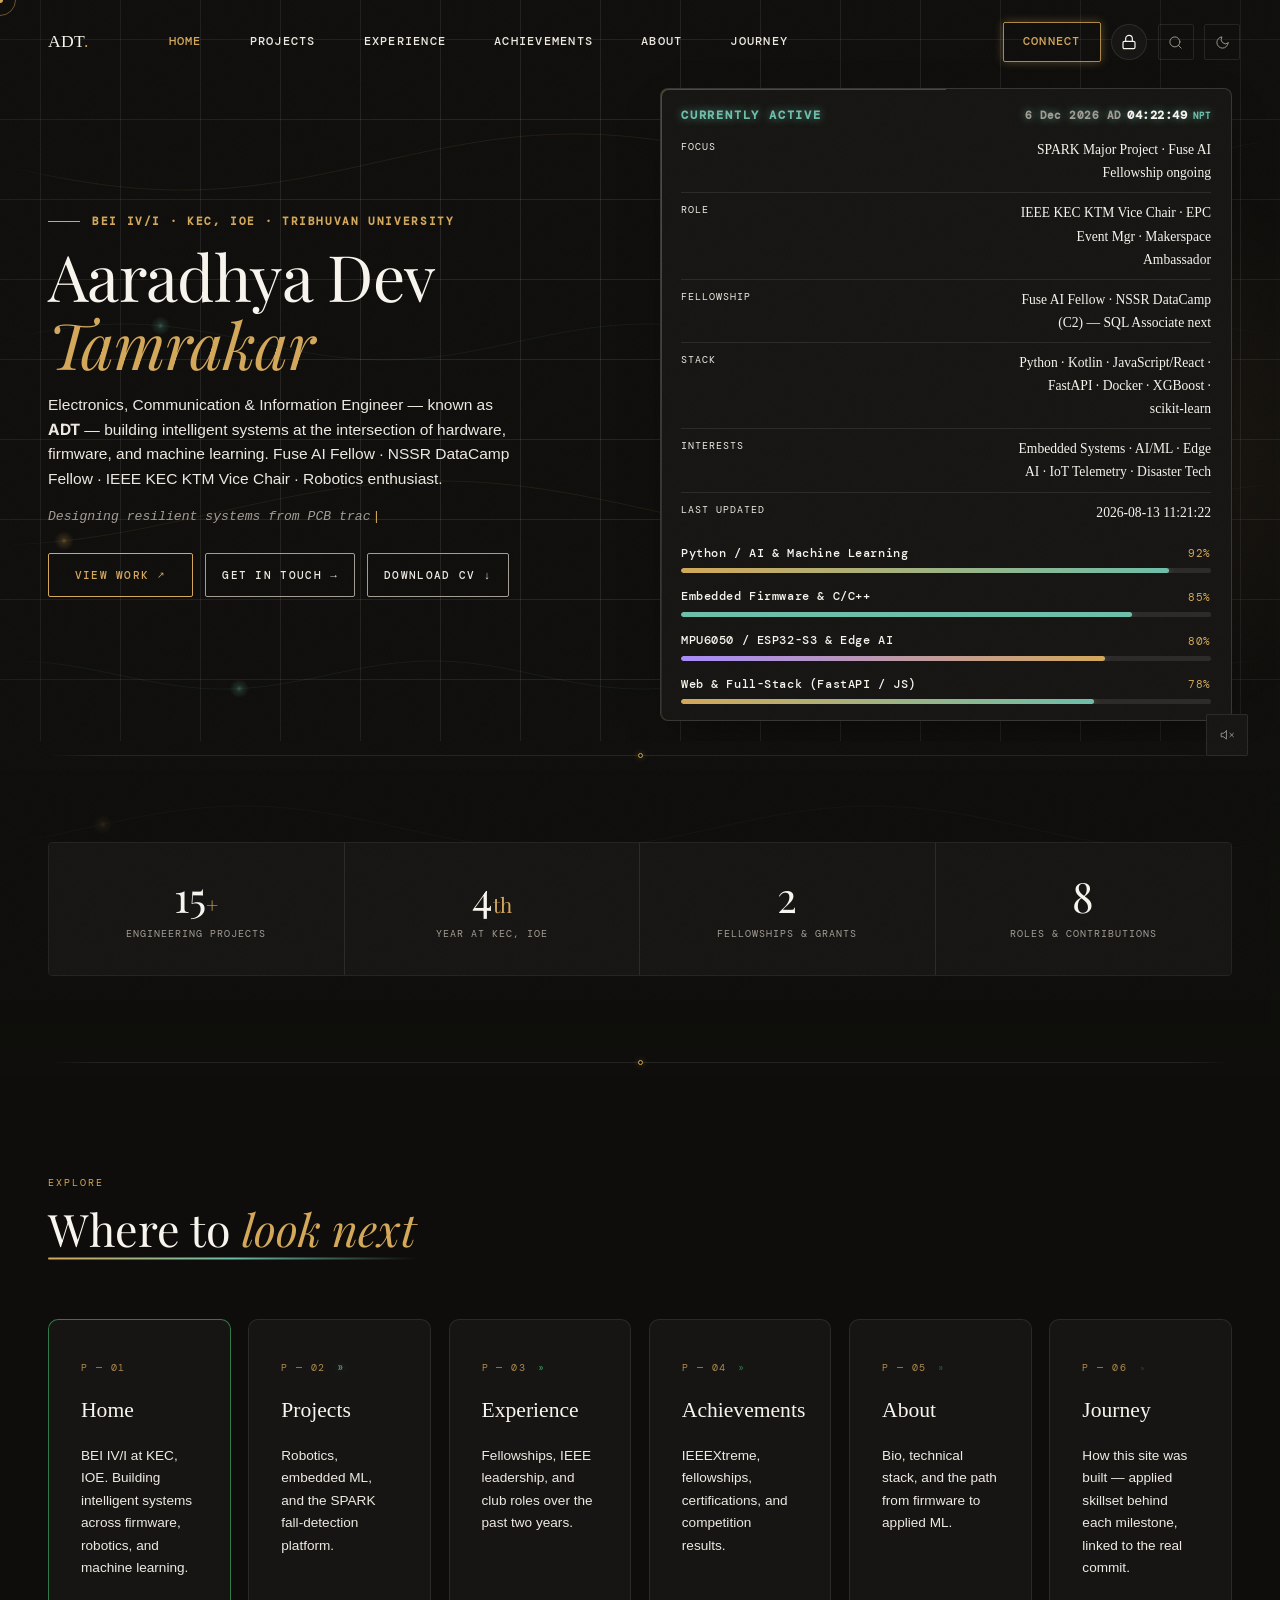
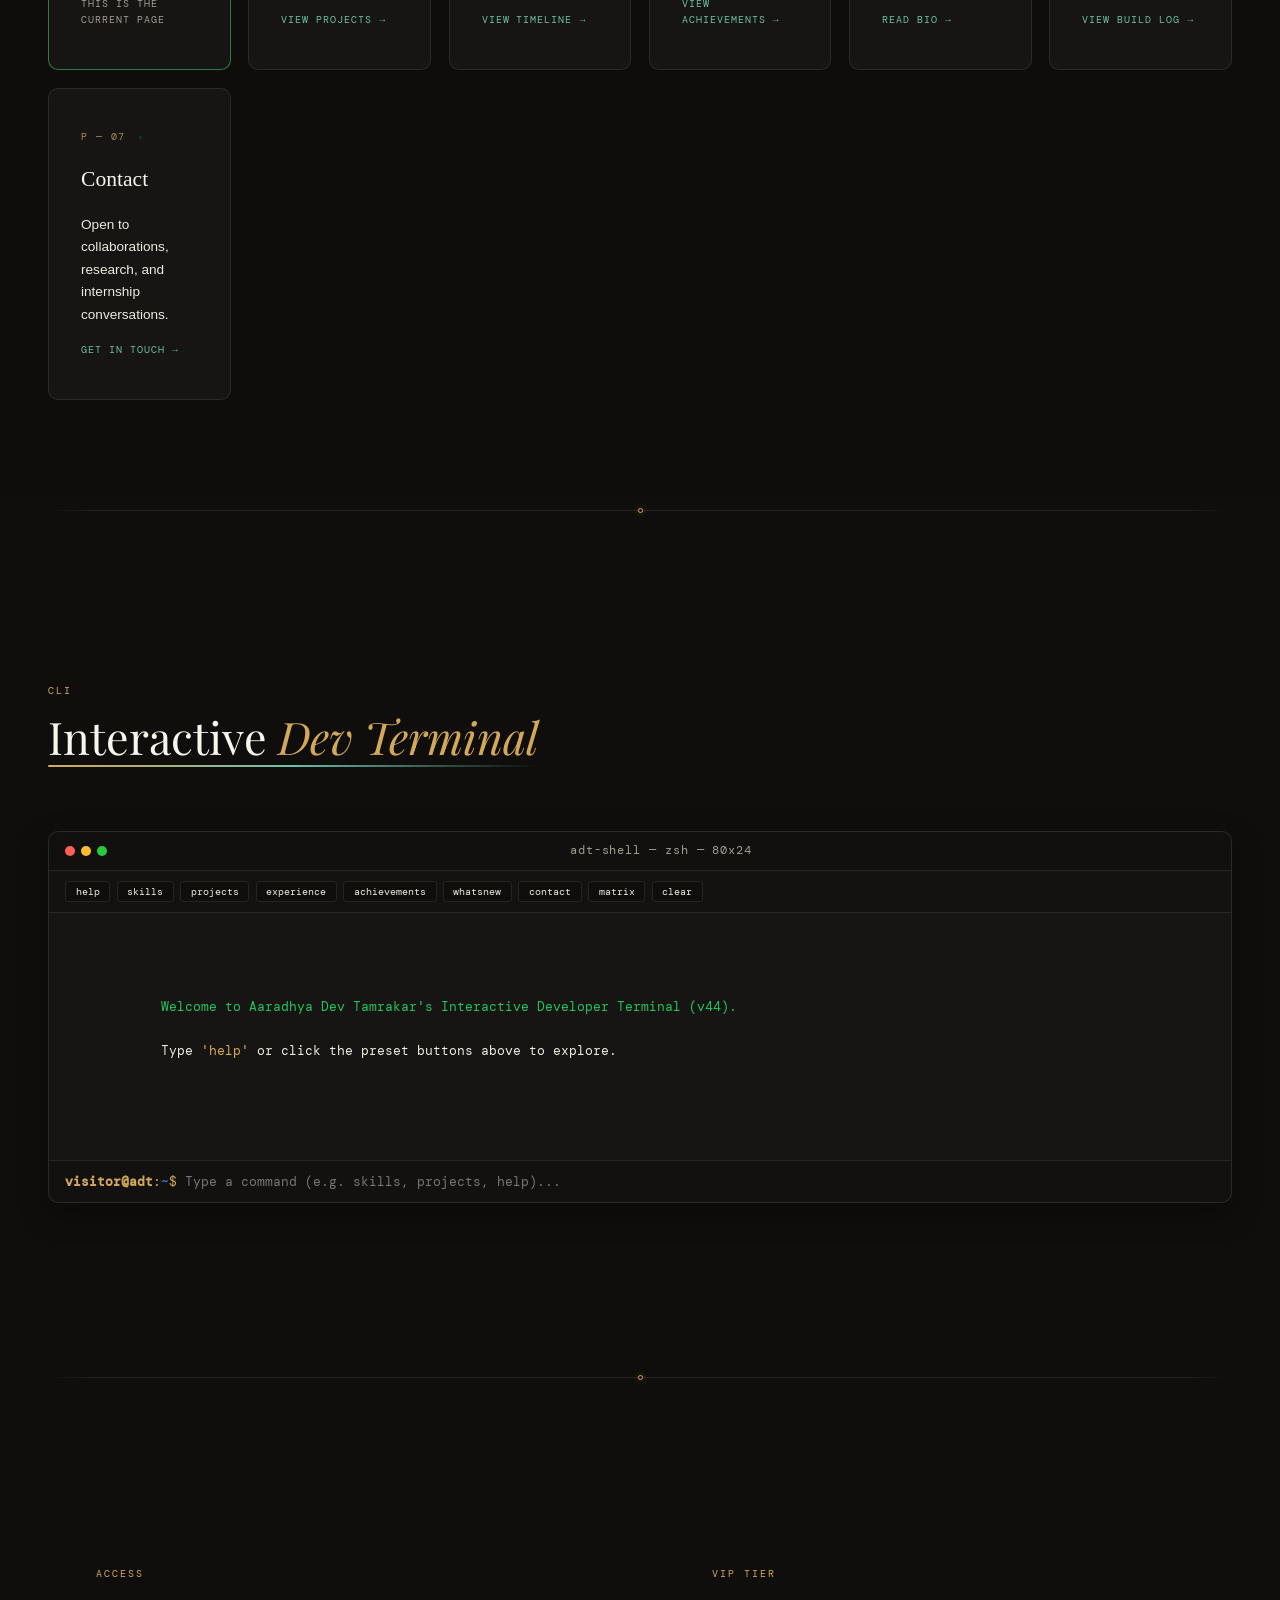
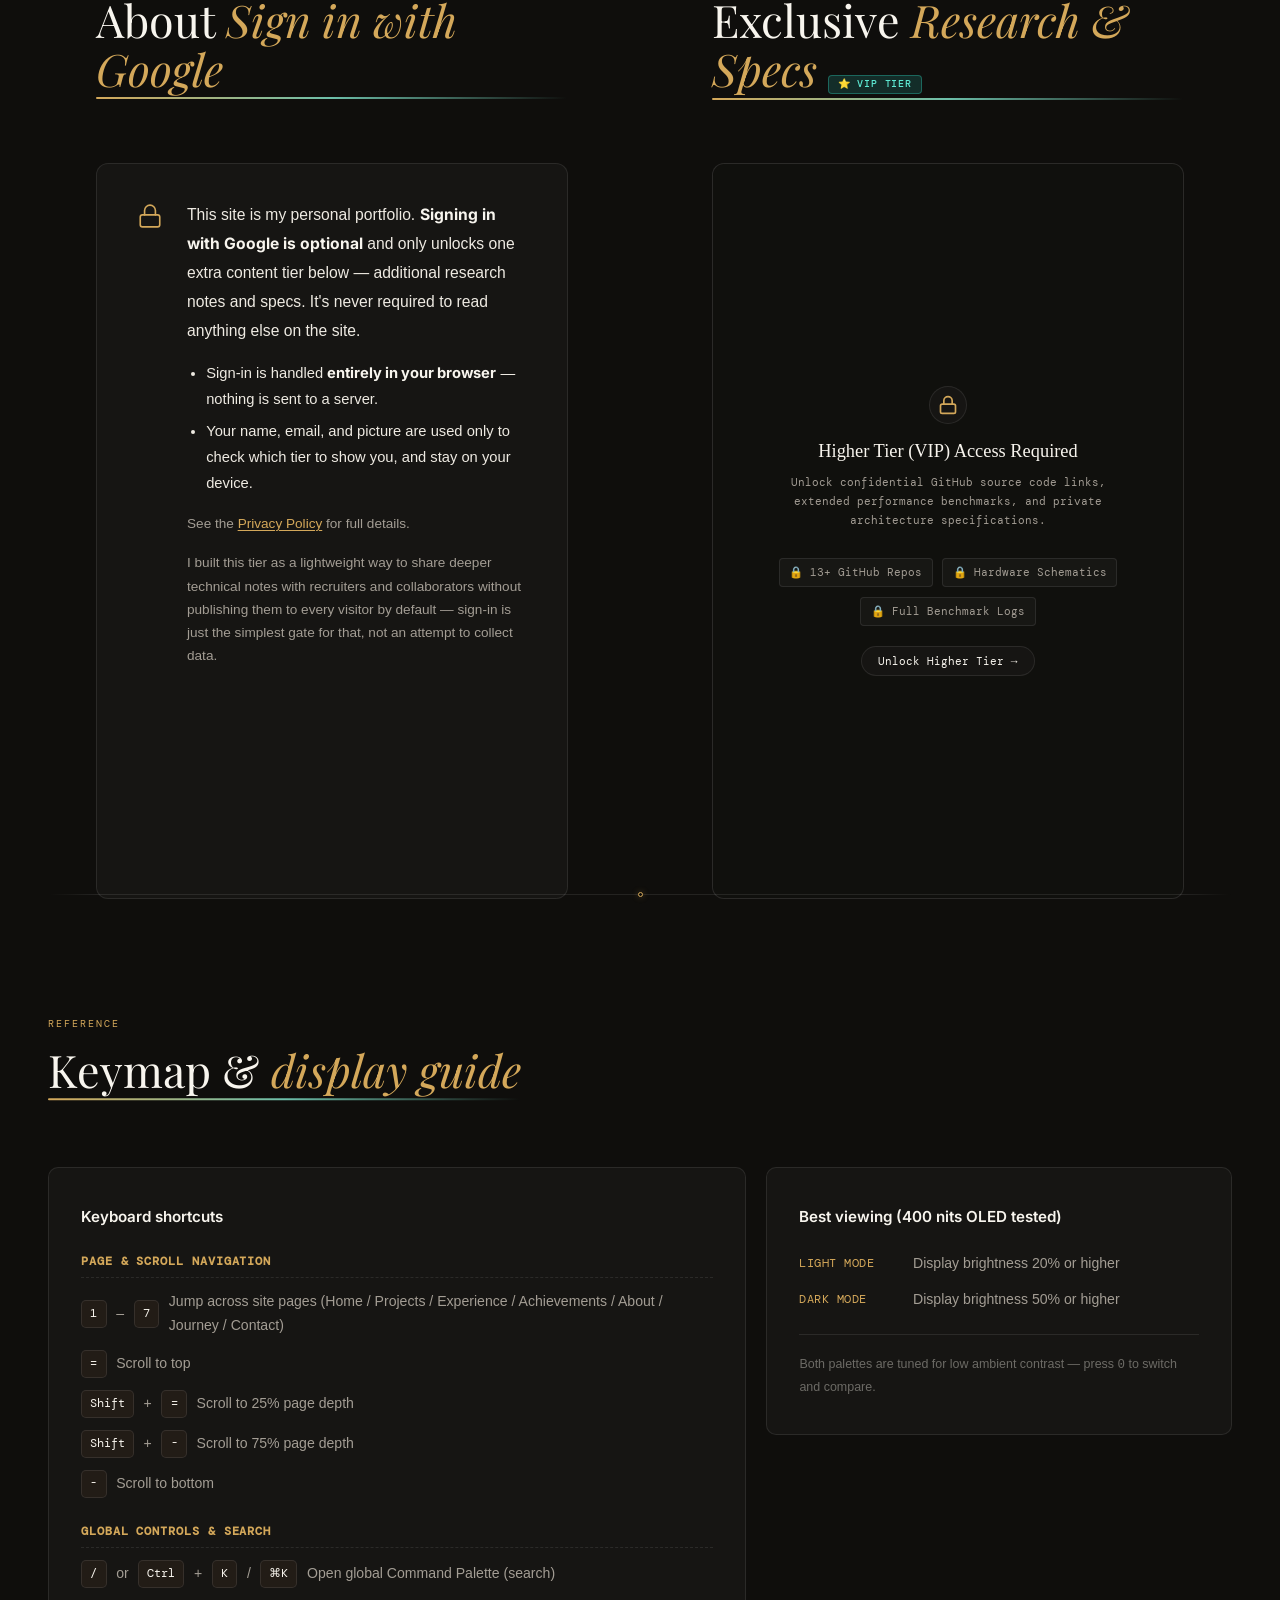
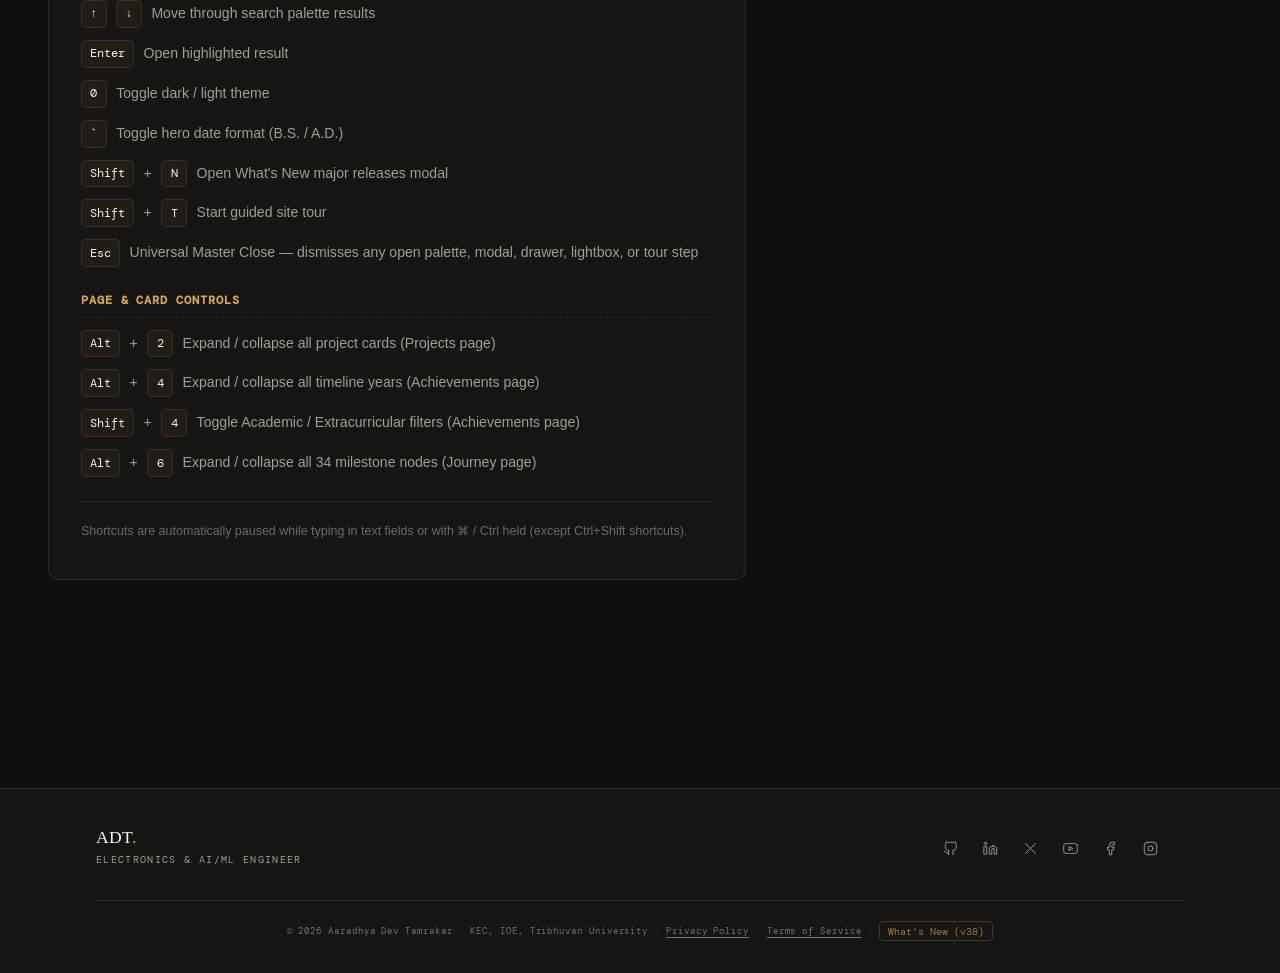
==== commit 343225bb: "refactor: update about.html, script.js, index.html - window.SEARCH_STATIC_INDEX = SEARCH_STATIC_INDE" ====
--- a/index.html
+++ b/index.html
@@ -173,7 +173,7 @@
   <!-- Resource preloads & DNS prefetch -->
   <link rel="dns-prefetch" href="https://fonts.googleapis.com" />
   <link rel="dns-prefetch" href="https://fonts.gstatic.com" />
-  <link rel="preload" as="image" href="assets/images/photo.webp" type="image/webp" fetchpriority="high" />
+
 
   <!-- Fonts — non-blocking -->
   <link rel="preconnect" href="https://fonts.googleapis.com" />
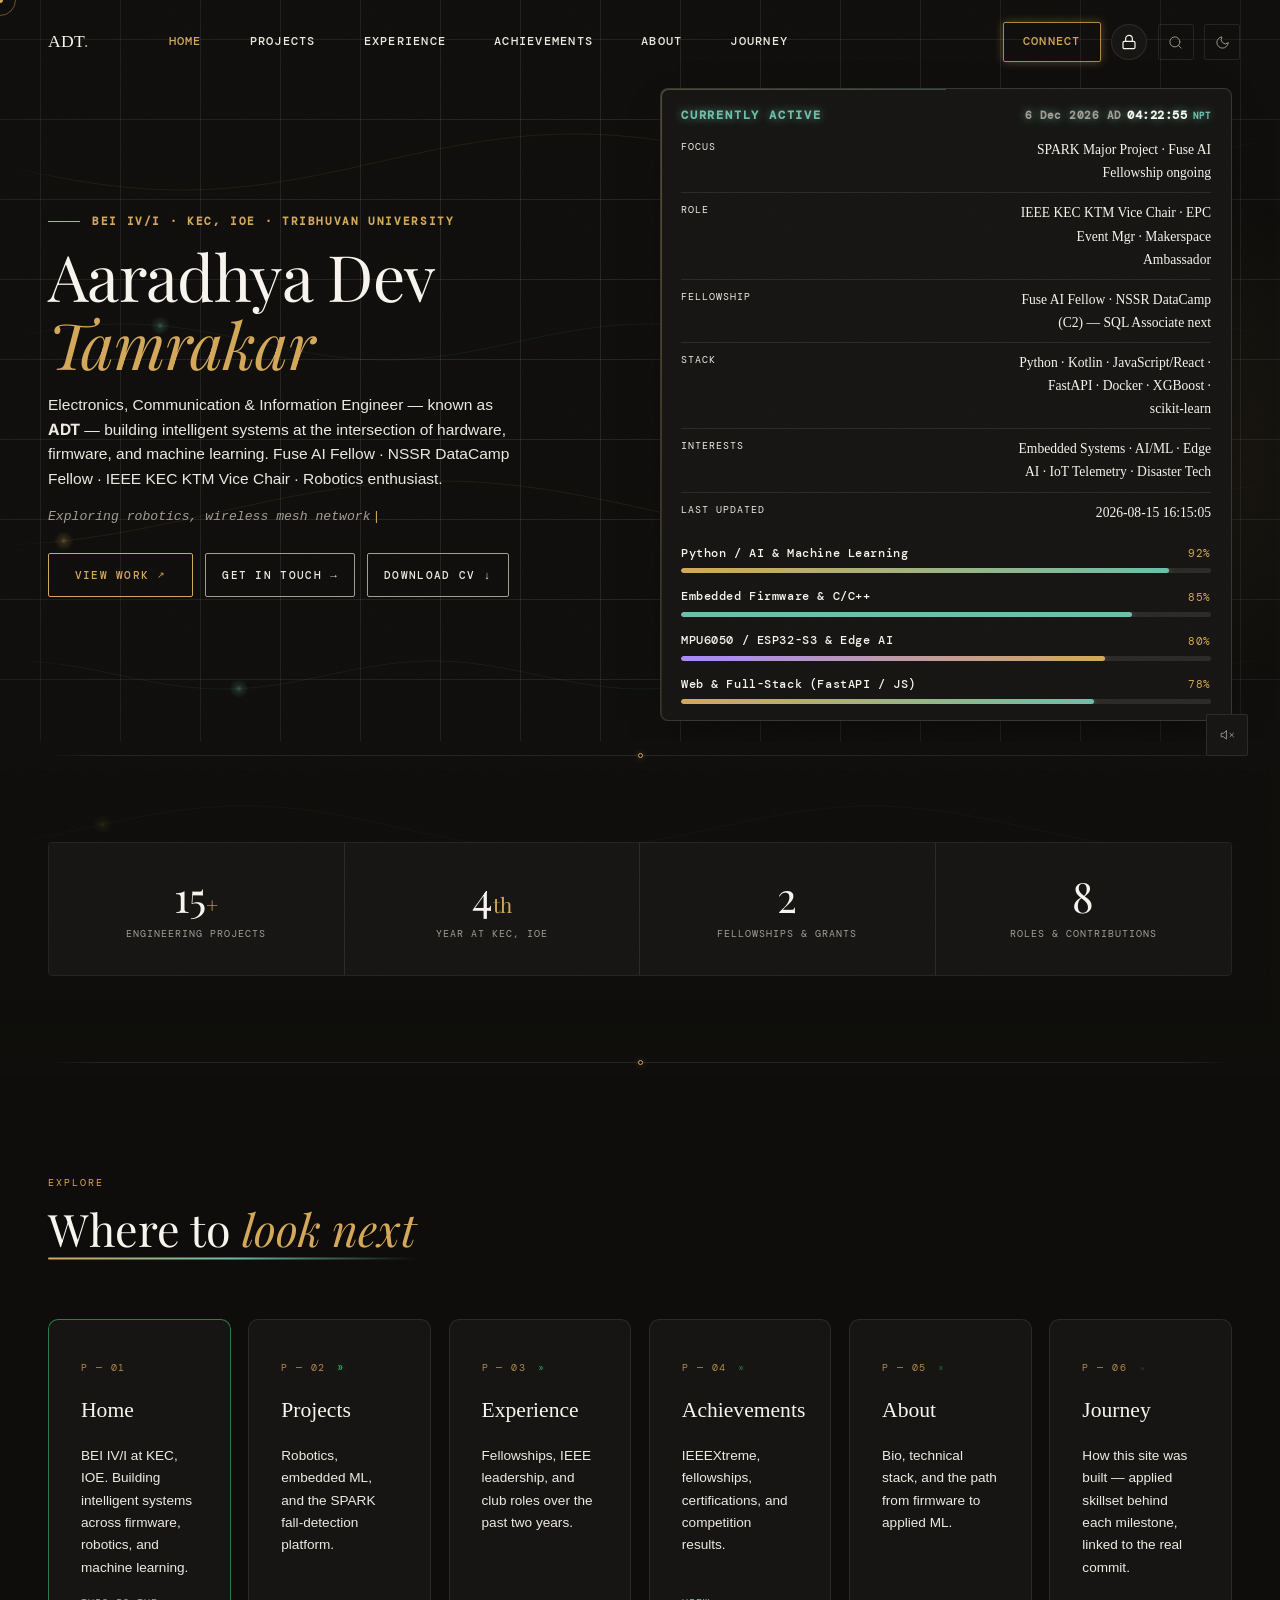
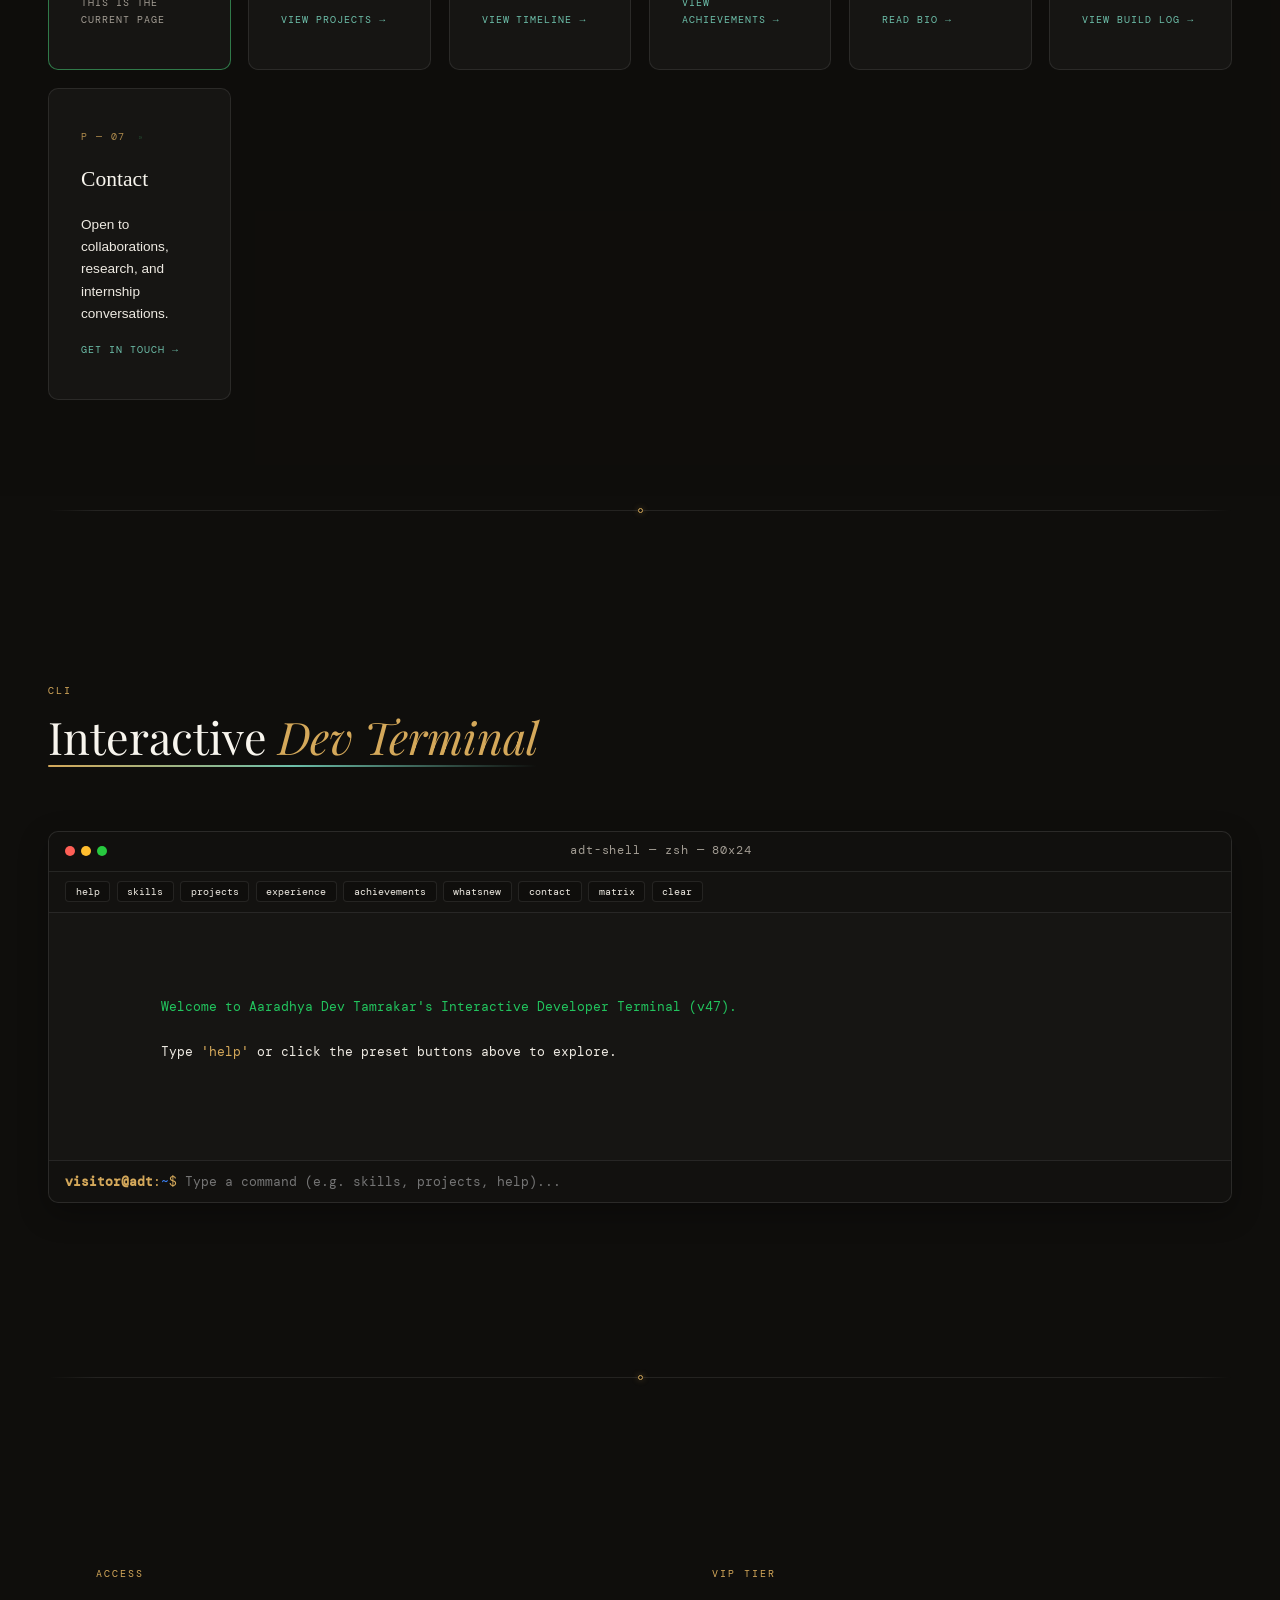
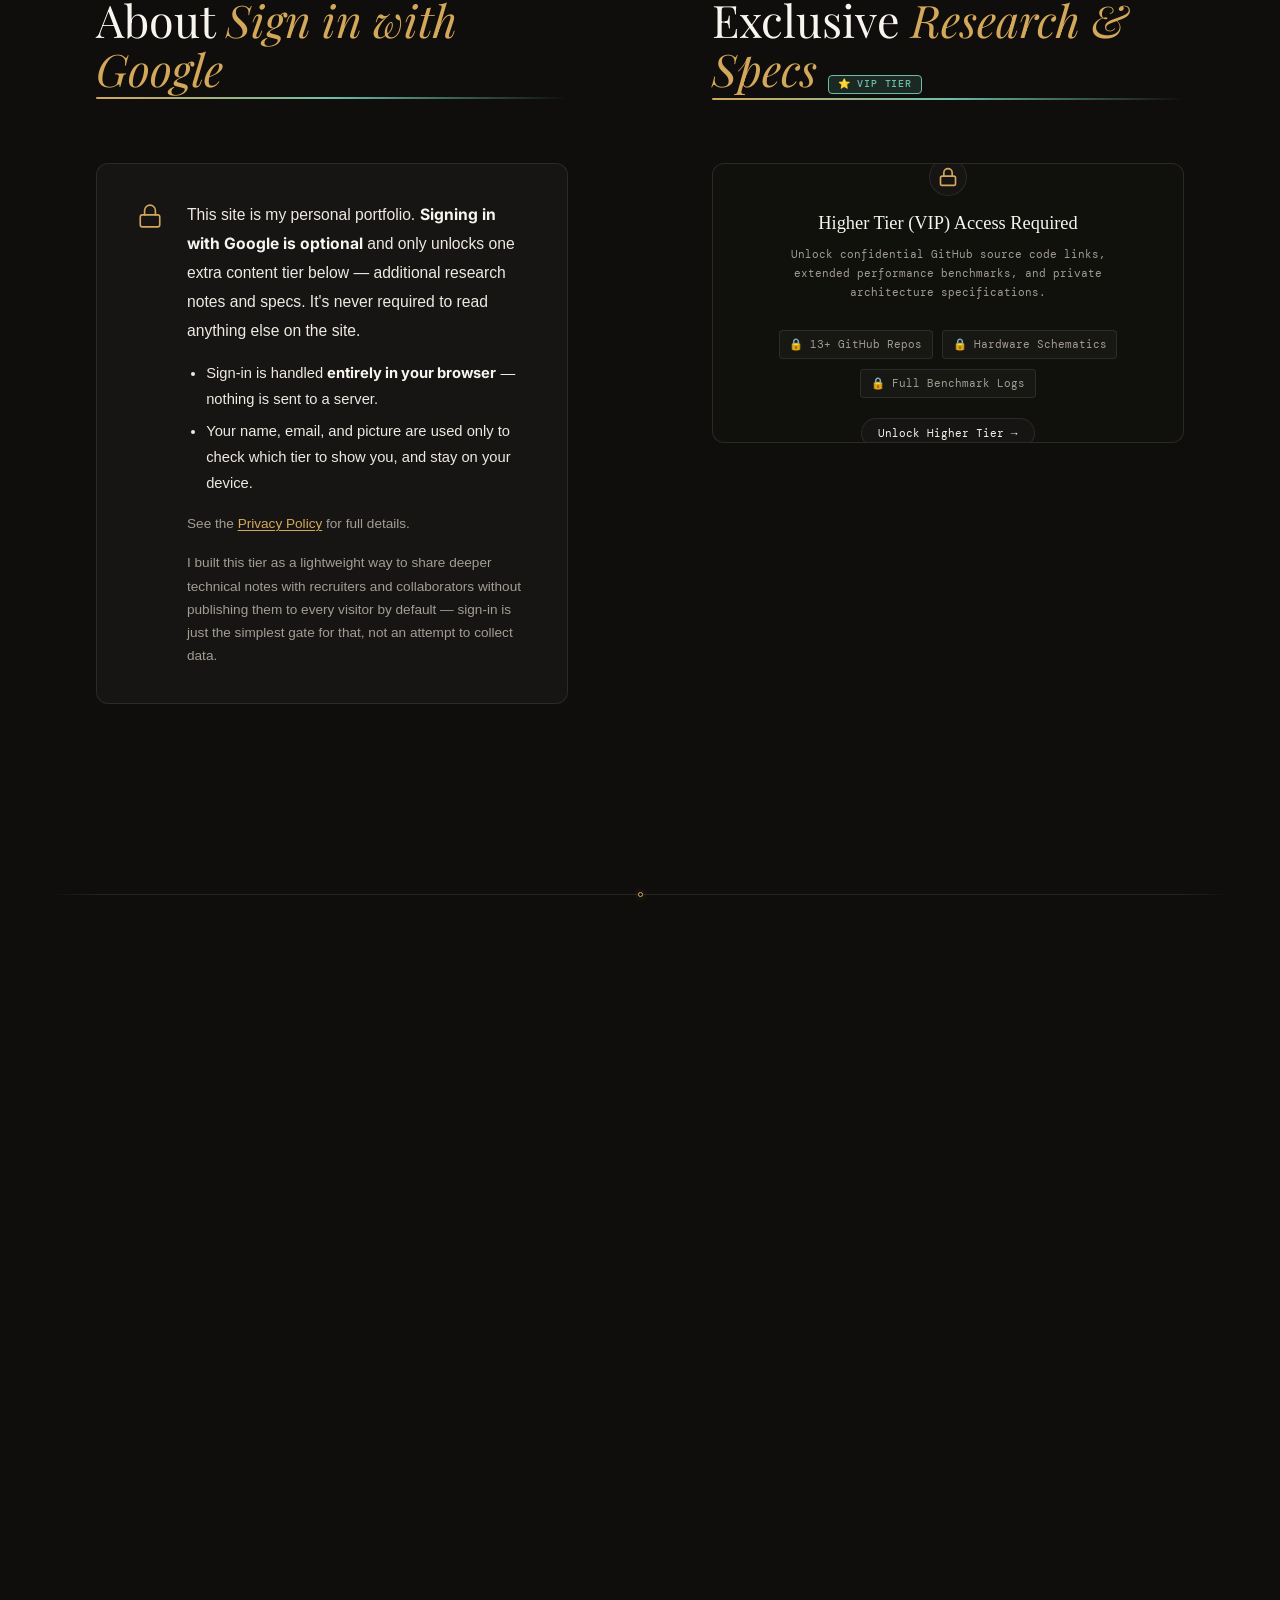
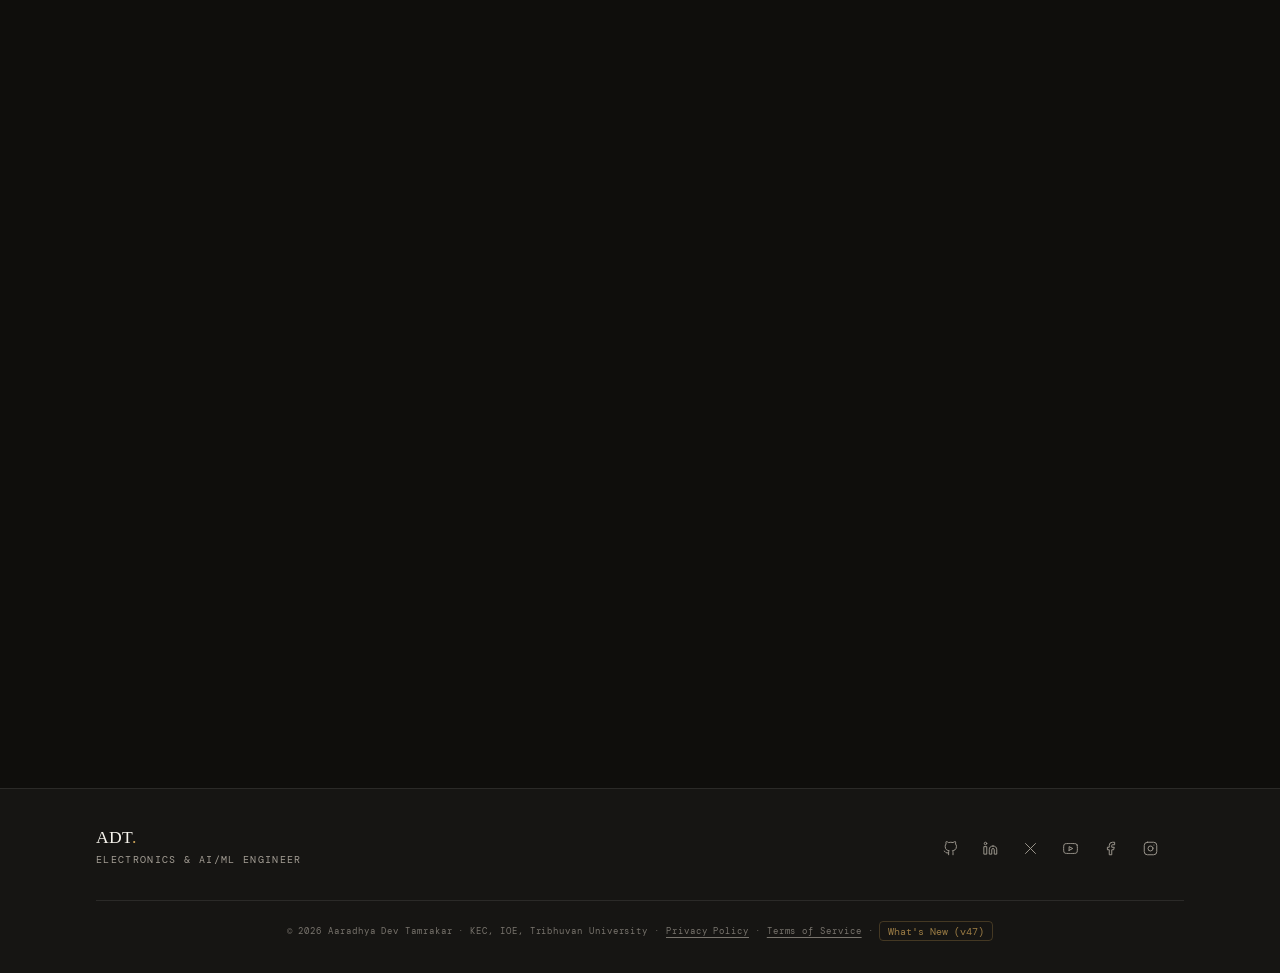
==== commit a0872d10: "perf(core): optimize render pipeline, eliminate CSS waterfall & externalize canvas" ====
--- a/index.html
+++ b/index.html
@@ -170,16 +170,18 @@
   <link rel="icon"
     href="data:image/svg+xml,<svg xmlns='http://www.w3.org/2000/svg' viewBox='0 0 32 32'><rect width='32' height='32' rx='6' fill='%230d0e11'/><text x='50%25' y='50%25' dominant-baseline='central' text-anchor='middle' font-family='Georgia,serif' font-size='13' font-weight='400' fill='%23d4a85a'>ADT</text></svg>" />
 
-  <!-- Resource preloads & DNS prefetch -->
-  <link rel="dns-prefetch" href="https://fonts.googleapis.com" />
-  <link rel="dns-prefetch" href="https://fonts.gstatic.com" />
-
-
-  <!-- Fonts — non-blocking -->
+  <!-- Resource preloads -->
   <link rel="preconnect" href="https://fonts.googleapis.com" />
   <link rel="preconnect" href="https://fonts.gstatic.com" crossorigin />
   <link rel="preload" as="style"
     href="https://fonts.googleapis.com/css2?family=DM+Mono:wght@400;500&family=Inter:wght@300;400;500;600;700&family=Playfair+Display:ital,wght@0,400;0,600;1,400&display=swap" />
+  <link rel="preload" href="assets/css/modules/tokens.css" as="style" />
+  <link rel="preload" href="assets/css/modules/base.css" as="style" />
+  <link rel="preload" href="assets/js/modules/core.js" as="script" />
+  <link rel="preload" href="assets/js/modules/ui.js" as="script" />
+  <link rel="preload" href="assets/js/script.js" as="script" />
+
+  <!-- Fonts — non-blocking -->
   <link rel="stylesheet" media="print" onload="this.media='all'"
     href="https://fonts.googleapis.com/css2?family=DM+Mono:wght@400;500&family=Inter:wght@300;400;500;600;700&family=Playfair+Display:ital,wght@0,400;0,600;1,400&display=swap" />
   <noscript>
@@ -187,8 +189,18 @@
       href="https://fonts.googleapis.com/css2?family=DM+Mono:wght@400;500&family=Inter:wght@300;400;500;600;700&family=Playfair+Display:ital,wght@0,400;0,600;1,400&display=swap" />
   </noscript>
 
-  <!-- Shared site stylesheet -->
-  <link rel="stylesheet" href="assets/css/style.css" />
+  <!-- Critical CSS modules — loaded in parallel (eliminates @import waterfall) -->
+  <link rel="stylesheet" href="assets/css/modules/tokens.css" />
+  <link rel="stylesheet" href="assets/css/modules/base.css" />
+  <link rel="stylesheet" href="assets/css/modules/layout.css" />
+  <link rel="stylesheet" href="assets/css/modules/components.css" />
+
+  <!-- Non-critical interactive CSS modules — deferred via print/onload swap -->
+  <link rel="stylesheet" href="assets/css/modules/cmdk.css" media="print" onload="this.media='all'" />
+  <link rel="stylesheet" href="assets/css/modules/access.css" media="print" onload="this.media='all'" />
+  <link rel="stylesheet" href="assets/css/modules/terminal.css" media="print" onload="this.media='all'" />
+  <link rel="stylesheet" href="assets/css/modules/tour.css" media="print" onload="this.media='all'" />
+  <link rel="stylesheet" href="assets/css/modules/print.css" media="print" />
 
   <!-- Page-specific: hero, stats strip, quick-nav cards -->
   <style>
@@ -984,7 +996,7 @@
       <div class="divider-edge divider-edge--right"></div>
     </div>
 
-    <section id="stats" aria-label="At a glance">
+    <section id="stats" class="cv-auto" aria-label="At a glance">
       <div class="stats-strip reveal">
         <div class="stat-cell">
           <div class="stat-num" data-count-target="15+">15<span>+</span></div>
@@ -1013,7 +1025,7 @@
       <div class="divider-edge divider-edge--right"></div>
     </div>
 
-    <section id="quick-nav" aria-label="Explore the site">
+    <section id="quick-nav" class="cv-auto" aria-label="Explore the site">
       <div class="section-header reveal">
         <div class="section-num">Explore</div>
         <h2 class="section-title">Where to <em>look next</em></h2>
@@ -1029,7 +1041,7 @@
       <div class="divider-edge divider-edge--right"></div>
     </div>
 
-    <section id="terminal-section" class="terminal-section" aria-label="Interactive Developer Terminal">
+    <section id="terminal-section" class="terminal-section cv-auto" aria-label="Interactive Developer Terminal">
       <div class="section-header reveal">
         <div class="section-num">CLI</div>
         <h2 class="section-title">Interactive <em>Dev Terminal</em></h2>
@@ -1160,7 +1172,7 @@
       <div class="divider-edge divider-edge--right"></div>
     </div>
 
-    <section id="keymap" aria-label="Keyboard shortcuts and display guidance">
+    <section id="keymap" class="cv-auto" aria-label="Keyboard shortcuts and display guidance">
       <div class="section-header reveal">
         <div class="section-num">Reference</div>
         <h2 class="section-title">Keymap &amp; <em>display guide</em></h2>
@@ -1279,255 +1291,13 @@
   </div>
 
   <!-- Page-specific: background canvas animations (index.html only) -->
-  <script defer>
-    class SignalWaveBackground {
-      constructor() {
-        this.canvas = document.getElementById("bg-canvas");
-        this.ctx = this.canvas.getContext("2d");
-        this.t = 0;
-        this._resizeTimer = null;
-        this.isVis = true;
-        this.isObs = true;
-        this.animating = false;
-        this.waveDefs = [
-          { y: .18, amp: 28, freq: .008, speed: .003, phase: 0, useAccent2: false },
-          { y: .38, amp: 18, freq: .012, speed: .0022, phase: Math.PI, useAccent2: true },
-          { y: .57, amp: 32, freq: .007, speed: .0018, phase: Math.PI / 2, useAccent2: false },
-          { y: .75, amp: 14, freq: .015, speed: .0028, phase: Math.PI * 1.4, useAccent2: true },
-          { y: .92, amp: 22, freq: .01, speed: .002, phase: Math.PI * 0.7, useAccent2: false },
-        ];
-        this.resize();
-        this.initObserver();
-        this.start();
-        window.addEventListener("resize", () => {
-          clearTimeout(this._resizeTimer);
-          this._resizeTimer = setTimeout(() => this.resize(), 120);
-        });
-      }
-      initObserver() {
-        document.addEventListener("visibilitychange", () => {
-          this.isVis = !document.hidden;
-          if (this.isVis && this.isObs) this.start();
-        });
-        if ("IntersectionObserver" in window) {
-          const obs = new IntersectionObserver(([e]) => {
-            this.isObs = e.isIntersecting;
-            if (this.isVis && this.isObs) this.start();
-          });
-          obs.observe(this.canvas);
-        }
-      }
-      start() {
-        if (!this.animating && this.isVis && this.isObs) {
-          this.animating = true;
-          this.animate();
-        }
-      }
-      resize() {
-        this.W = this.canvas.width = window.innerWidth;
-        this.H = this.canvas.height = window.innerHeight;
-      }
-      animate() {
-        if (!this.isVis || !this.isObs) {
-          this.animating = false;
-          return;
-        }
-        const { W, H, ctx } = this;
-        ctx.clearRect(0, 0, W, H);
-        this.t += 1;
-        const isDark = document.documentElement.getAttribute("data-theme") !== "light";
-        const rgb1 = isDark ? "212,168,90" : "180,100,0";
-        const rgb2 = isDark ? "109,191,170" : "0,130,100";
-        const alpha1 = isDark ? .22 : .28;
-        const alpha2 = isDark ? .18 : .22;
-        for (const w of this.waveDefs) {
-          const baseY = w.y * H;
-          const rgb = w.useAccent2 ? rgb2 : rgb1;
-          const alphaP = w.useAccent2 ? alpha2 : alpha1;
-          ctx.beginPath();
-          for (let x = 0; x <= W; x += 2) {
-            const y = baseY + Math.sin(x * w.freq + this.t * w.speed + w.phase) * w.amp;
-            x === 0 ? ctx.moveTo(x, y) : ctx.lineTo(x, y);
-          }
-          const grad = ctx.createLinearGradient(0, 0, W, 0);
-          grad.addColorStop(0, `rgba(${rgb},0)`);
-          grad.addColorStop(.06, `rgba(${rgb},${alphaP})`);
-          grad.addColorStop(.94, `rgba(${rgb},${alphaP})`);
-          grad.addColorStop(1, `rgba(${rgb},0)`);
-          ctx.strokeStyle = grad;
-          ctx.lineWidth = isDark ? .8 : 1.2;
-          ctx.stroke();
-          const nodeX = ((this.t * w.speed * 140 + w.phase * 60) % (W + 80)) - 40;
-          const nodeY = baseY + Math.sin(nodeX * w.freq + this.t * w.speed + w.phase) * w.amp;
-          const nodeG = ctx.createRadialGradient(nodeX, nodeY, 0, nodeX, nodeY, 10);
-          nodeG.addColorStop(0, `rgba(${rgb},0.75)`);
-          nodeG.addColorStop(.3, `rgba(${rgb},0.3)`);
-          nodeG.addColorStop(1, `rgba(${rgb},0)`);
-          ctx.beginPath();
-          ctx.arc(nodeX, nodeY, 10, 0, Math.PI * 2);
-          ctx.fillStyle = nodeG;
-          ctx.fill();
-        }
-        requestAnimationFrame(() => this.animate());
-      }
-    }
-
-    class PCBTraces {
-      constructor() {
-        this.canvas = document.getElementById("pcb-canvas");
-        this.ctx = this.canvas.getContext("2d");
-        this.t = 0;
-        this._resizeTimer = null;
-        this.traces = [];
-        this.isVis = true;
-        this.isObs = true;
-        this.animating = false;
-        this.resize();
-        this.initObserver();
-        this.start();
-        window.addEventListener("resize", () => {
-          clearTimeout(this._resizeTimer);
-          this._resizeTimer = setTimeout(() => { this.resize(); this.buildTraces(); }, 150);
-        });
-      }
-      initObserver() {
-        document.addEventListener("visibilitychange", () => {
-          this.isVis = !document.hidden;
-          if (this.isVis && this.isObs) this.start();
-        });
-        if ("IntersectionObserver" in window) {
-          const obs = new IntersectionObserver(([e]) => {
-            this.isObs = e.isIntersecting;
-            if (this.isVis && this.isObs) this.start();
-          });
-          obs.observe(this.canvas);
-        }
-      }
-      start() {
-        if (!this.animating && this.isVis && this.isObs) {
-          this.animating = true;
-          this.animate();
-        }
-      }
-      resize() {
-        this.W = this.canvas.width = window.innerWidth;
-        this.H = this.canvas.height = window.innerHeight;
-        this.buildTraces();
-      }
-      buildTraces() {
-        const W = this.W, H = this.H;
-        const M = Math.min(W, H) * .28;
-        const S = Math.min(W, H) * .1;
-        const corners = [
-          { ox: 0, oy: 0, sx: 1, sy: 1 },
-          { ox: W, oy: 0, sx: -1, sy: 1 },
-          { ox: 0, oy: H, sx: 1, sy: -1 },
-          { ox: W, oy: H, sx: -1, sy: -1 },
-        ];
-        this.traces = [];
-        const patterns = [
-          [[0, 1], [2, 1], [2, 2], [4, 2], [4, 3], [6, 3]],
-          [[1, 0], [1, 2], [3, 2], [3, 1], [5, 1], [5, 3]],
-          [[0, 1], [1, 1], [1, 2], [3, 2], [3, 3], [5, 3], [5, 2]],
-          [[2, 0], [2, 1], [3, 1], [3, 3], [4, 3], [4, 2], [6, 2]],
-          [[0, 2], [2, 2], [2, 1], [4, 1], [4, 3], [5, 3]],
-          [[1, 0], [1, 1], [2, 1], [2, 3], [4, 3], [4, 1], [6, 1]],
-        ];
-        corners.forEach((c, ci) => {
-          for (let pi = 0; pi < 3; pi++) {
-            const pat = patterns[(ci * 3 + pi) % patterns.length];
-            const offX = (pi - 1) * S * .45;
-            const offY = (pi - 1) * S * .35;
-            const pts = [[c.ox + c.sx * S * .5 + offX, c.oy + c.sy * S * .5 + offY]];
-            let cx2 = pts[0][0], cy2 = pts[0][1];
-            for (const [ddx, ddy] of pat) {
-              cx2 += c.sx * ddx * S * .9;
-              cy2 += c.sy * ddy * S * .9;
-              pts.push([cx2, cy2]);
-            }
-            const maxX = Math.min(W * .3, M * 1.2);
-            const maxY = Math.min(H * .3, M * 1.2);
-            const valid = pts.every(([px, py]) =>
-              (c.sx > 0 ? px < c.ox + maxX : px > c.ox - maxX) &&
-              (c.sy > 0 ? py < c.oy + maxY : py > c.oy - maxY)
-            );
-            if (!valid) continue;
-            const segs = [];
-            let total = 0;
-            for (let i = 1; i < pts.length; i++) {
-              const dx = pts[i][0] - pts[i - 1][0], dy = pts[i][1] - pts[i - 1][1];
-              const len = Math.sqrt(dx * dx + dy * dy);
-              segs.push({ from: pts[i - 1], to: pts[i], len, start: total });
-              total += len;
-            }
-            this.traces.push({
-              pts, segs, total,
-              phase: ((ci * 7 + pi * 3.7) * .41) % 1,
-              speed: .00025 + pi * .00008,
-              accent2: (ci + pi) % 3 === 0,
-            });
-          }
-        });
-      }
-      animate() {
-        if (!this.isVis || !this.isObs) {
-          this.animating = false;
-          return;
-        }
-        const { W, H, ctx } = this;
-        ctx.clearRect(0, 0, W, H);
-        this.t += 1;
-        const isDark = document.documentElement.getAttribute("data-theme") !== "light";
-        const col1 = isDark ? "rgba(212,168,90," : "rgba(180,100,0,";
-        const col2 = isDark ? "rgba(109,191,170," : "rgba(0,130,100,";
-        const lineAlpha = isDark ? .13 : .16;
-        const dotAlpha = isDark ? .85 : .9;
-        const glowAlpha = isDark ? .22 : .28;
-        for (const tr of this.traces) {
-          const col = tr.accent2 ? col2 : col1;
-          ctx.beginPath();
-          ctx.moveTo(tr.pts[0][0], tr.pts[0][1]);
-          for (let i = 1; i < tr.pts.length; i++) ctx.lineTo(tr.pts[i][0], tr.pts[i][1]);
-          ctx.strokeStyle = col + lineAlpha + ")";
-          ctx.lineWidth = 1.2; ctx.lineCap = "square"; ctx.lineJoin = "miter";
-          ctx.stroke();
-          for (let i = 1; i < tr.pts.length - 1; i++) {
-            ctx.beginPath();
-            ctx.arc(tr.pts[i][0], tr.pts[i][1], 2, 0, Math.PI * 2);
-            ctx.fillStyle = col + (lineAlpha * 1.6) + ")";
-            ctx.fill();
-          }
-          ctx.beginPath();
-          ctx.arc(tr.pts[0][0], tr.pts[0][1], 3, 0, Math.PI * 2);
-          ctx.strokeStyle = col + (lineAlpha * 2) + ")";
-          ctx.lineWidth = 1;
-          ctx.stroke();
-          const travelPos = ((this.t * tr.speed + tr.phase) % 1) * tr.total;
-          for (const seg of tr.segs) {
-            if (travelPos < seg.start || travelPos > seg.start + seg.len) continue;
-            const t2 = (travelPos - seg.start) / seg.len;
-            const dx = seg.to[0] - seg.from[0], dy = seg.to[1] - seg.from[1];
-            const px = seg.from[0] + dx * t2, py = seg.from[1] + dy * t2;
-            const g = ctx.createRadialGradient(px, py, 0, px, py, 10);
-            g.addColorStop(0, col + dotAlpha + ")");
-            g.addColorStop(.3, col + glowAlpha + ")");
-            g.addColorStop(1, col + "0)");
-            ctx.beginPath(); ctx.arc(px, py, 10, 0, Math.PI * 2); ctx.fillStyle = g; ctx.fill();
-            ctx.beginPath(); ctx.arc(px, py, 1.8, 0, Math.PI * 2); ctx.fillStyle = col + dotAlpha + ")"; ctx.fill();
-            break;
-          }
-        }
-        requestAnimationFrame(() => this.animate());
-      }
-    }
-
-    if (!window.matchMedia("(prefers-reduced-motion: reduce)").matches) {
-      new SignalWaveBackground();
-      new PCBTraces();
-    }
-  </script>
+  <script src="assets/js/bg-animations.js" defer></script>
 
   <!-- Cert/CV lightbox logic lives in assets/js/script.js (initLightbox) -->
+
+  <!-- Early discovery for dynamically-loaded JS modules -->
+  <link rel="preload" href="assets/js/modules/core.js" as="script" />
+  <link rel="preload" href="assets/js/modules/ui.js" as="script" />
 
   <!-- Shared site script — must be last -->
   <script src="assets/js/script.js" defer></script>
--- a/assets/css/modules/tokens.css
+++ b/assets/css/modules/tokens.css
@@ -0,0 +1,362 @@
+/* ── Design Tokens, View Transitions & Fallbacks ───────── */
+
+/* ── Cross-document view transitions ─────────────────────────
+   Native browser support (Chrome 126+, Safari 18.2+); no-ops
+   elsewhere. Site's primary interaction is page-to-page nav,
+   so this smooths every internal link without extra JS. ── */
+@view-transition {
+  navigation: auto;
+}
+
+.nav-logo {
+  view-transition-name: site-logo;
+}
+.page-title {
+  view-transition-name: page-title;
+}
+
+::view-transition-old(site-logo),
+::view-transition-new(site-logo) {
+  animation-duration: 0.3s;
+}
+
+::view-transition-old(root) {
+  animation: themeWipeOld 0.35s ease-in-out forwards;
+}
+::view-transition-new(root) {
+  animation: themeWipeNew 0.35s ease-in-out forwards;
+}
+
+@keyframes themeWipeOld {
+  to { opacity: 0; }
+}
+@keyframes themeWipeNew {
+  from { opacity: 0; transform: scale(0.995); }
+  to { opacity: 1; transform: scale(1); }
+}
+
+/* ── Content Visibility Optimization ─────────────────────── */
+.content-visibility-auto {
+  content-visibility: auto;
+  contain-intrinsic-size: 1px 300px;
+}
+
+/* ── Token System ─────────────────────────────────────────── */
+:root {
+  --bg: #0f0e0c;
+  --bg2: #161513;
+  --bg3: #221c16;
+  --line: rgba(255, 255, 255, 0.09);
+  --text: #eeeae2;
+  --muted: #a39d94;
+  --accent: #d4a85a;
+  --accent2: #6dbfaa;
+  --accent-a07: rgba(212, 168, 90, 0.07);
+  --accent-a12: rgba(212, 168, 90, 0.12);
+  --text-a10: rgba(238, 234, 226, 0.10);
+  --text-a40: rgba(238, 234, 226, 0.40);
+  --accent-a35: rgba(212, 168, 90, 0.35);
+  --accent-a40: rgba(212, 168, 90, 0.4);
+  --accent-a45: rgba(212, 168, 90, 0.45);
+  --accent-a80: rgba(212, 168, 90, 0.8);
+  --heading: #f8f5ee;
+  --display-serif: "Playfair Display", Georgia, serif;
+  --serif: "Playfair Display", Georgia, serif;
+  --mono: "DM Mono", monospace;
+  --sans: "Inter", -apple-system, BlinkMacSystemFont, "Segoe UI", Roboto, sans-serif;
+  --nav-scrolled-bg: rgba(15, 14, 12, 0.88);
+  --glass-bg: rgba(255, 255, 255, 0.03);
+  --glass-border: rgba(255, 255, 255, 0.08);
+  --glass-blur: 12px;
+  --card-shadow: 0 8px 32px 0 rgba(0, 0, 0, 0.37);
+  --nav-h: 76px;
+  --surface: #171512;
+  /* Theme-invariant decorative glow */
+  --glow-gold: #d4a85a;
+  --glow-gold-a18: rgba(212, 168, 90, 0.18);
+  --glow-gold-a30: rgba(212, 168, 90, 0.3);
+  --glow-gold-a35: rgba(212, 168, 90, 0.35);
+  --glow-gold-a90: rgba(212, 168, 90, 0.9);
+  --glow-teal: #6dbfaa;
+  --glow-teal-a15: rgba(109, 191, 170, 0.15);
+  --glow-teal-a25: rgba(109, 191, 170, 0.25);
+  --glow-teal-a35: rgba(109, 191, 170, 0.35);
+  --glow-teal-a70: rgba(109, 191, 170, 0.7);
+  --glow-green: #4ade80;
+  --glow-green-a35: rgba(74, 222, 128, 0.35);
+  --glow-green-a50: rgba(74, 222, 128, 0.5);
+  --glow-red: #ef4444;
+  --glow-red-a35: rgba(239, 68, 68, 0.35);
+  --glow-blue: #5b9bd5;
+  --glow-blue-a35: rgba(91, 155, 213, 0.35);
+  --glow-blue-a50: rgba(91, 155, 213, 0.5);
+  --glow-violet: #a78bfa;
+  --glow-violet-a35: rgba(167, 139, 250, 0.35);
+  --glow-violet-a50: rgba(167, 139, 250, 0.5);
+  --glow-coral: #e2685f;
+  --glow-coral-a35: rgba(226, 104, 95, 0.35);
+  --glow-coral-a50: rgba(226, 104, 95, 0.5);
+}
+
+html[data-theme="light"] {
+  --bg: #faf8f4;
+  --bg2: #ffffff;
+  --bg3: #f3edd9;
+  --line: rgba(0, 0, 0, 0.08);
+  --text: #1f1b16;
+  --muted: #4a4035;
+  --accent: #b45309;
+  --accent2: #0d9488;
+  --accent-a07: rgba(180, 83, 9, 0.08);
+  --accent-a12: rgba(180, 83, 9, 0.14);
+  --text-a10: rgba(31, 27, 22, 0.10);
+  --text-a40: rgba(31, 27, 22, 0.45);
+  --accent-a35: rgba(180, 83, 9, 0.38);
+  --accent-a40: rgba(180, 83, 9, 0.44);
+  --accent-a45: rgba(180, 83, 9, 0.5);
+  --accent-a80: rgba(180, 83, 9, 0.85);
+  --heading: #090705;
+  --nav-scrolled-bg: rgba(250, 248, 244, 0.96);
+  --glass-bg: rgba(0, 0, 0, 0.02);
+  --glass-border: rgba(0, 0, 0, 0.08);
+  --glass-blur: 8px;
+  --card-shadow: none;
+  --surface: #ffffff;
+  --glow-gold: #d97706;
+  --glow-teal: #0d9488;
+  --glow-green: #16a34a;
+  --glow-green-a35: rgba(22, 163, 74, 0.25);
+  --glow-red: #dc2626;
+  --glow-red-a35: rgba(220, 38, 38, 0.25);
+  --glow-blue: #2563eb;
+  --glow-blue-a35: rgba(37, 99, 235, 0.25);
+  --glow-violet: #7c3aed;
+  --glow-violet-a35: rgba(124, 58, 237, 0.25);
+  --glow-coral: #ea580c;
+  --glow-coral-a35: rgba(234, 88, 12, 0.25);
+}
+
+/* ── Dynamic Accent Color Themes ───────────────────────────── */
+
+/* Cyber Emerald ⚡ */
+html[data-accent="emerald"] {
+  --accent: #10b981;
+  --accent2: #3b82f6;
+  --accent-a07: rgba(16, 185, 129, 0.07);
+  --accent-a12: rgba(16, 185, 129, 0.12);
+  --accent-a35: rgba(16, 185, 129, 0.35);
+  --accent-a40: rgba(16, 185, 129, 0.4);
+  --accent-a45: rgba(16, 185, 129, 0.45);
+  --accent-a80: rgba(16, 185, 129, 0.8);
+  --glow-gold: #10b981;
+  --glow-gold-a18: rgba(16, 185, 129, 0.18);
+  --glow-gold-a30: rgba(16, 185, 129, 0.3);
+  --glow-gold-a35: rgba(16, 185, 129, 0.35);
+  --glow-gold-a90: rgba(16, 185, 129, 0.9);
+  --glow-teal: #3b82f6;
+  --glow-teal-a15: rgba(59, 130, 246, 0.15);
+  --glow-teal-a25: rgba(59, 130, 246, 0.25);
+  --glow-teal-a35: rgba(59, 130, 246, 0.35);
+  --glow-teal-a70: rgba(59, 130, 246, 0.7);
+}
+
+/* Electric Violet 🔮 */
+html[data-accent="violet"] {
+  --accent: #a855f7;
+  --accent2: #ec4899;
+  --accent-a07: rgba(168, 85, 247, 0.07);
+  --accent-a12: rgba(168, 85, 247, 0.12);
+  --accent-a35: rgba(168, 85, 247, 0.35);
+  --accent-a40: rgba(168, 85, 247, 0.4);
+  --accent-a45: rgba(168, 85, 247, 0.45);
+  --accent-a80: rgba(168, 85, 247, 0.8);
+  --glow-gold: #a855f7;
+  --glow-gold-a18: rgba(168, 85, 247, 0.18);
+  --glow-gold-a30: rgba(168, 85, 247, 0.3);
+  --glow-gold-a35: rgba(168, 85, 247, 0.35);
+  --glow-gold-a90: rgba(168, 85, 247, 0.9);
+  --glow-teal: #ec4899;
+  --glow-teal-a15: rgba(236, 72, 153, 0.15);
+  --glow-teal-a25: rgba(236, 72, 153, 0.25);
+  --glow-teal-a35: rgba(236, 72, 153, 0.35);
+  --glow-teal-a70: rgba(236, 72, 153, 0.7);
+}
+
+/* Ocean Cyan 🌊 */
+html[data-accent="cyan"] {
+  --accent: #06b6d4;
+  --accent2: #6366f1;
+  --accent-a07: rgba(6, 182, 212, 0.07);
+  --accent-a12: rgba(6, 182, 212, 0.12);
+  --accent-a35: rgba(6, 182, 212, 0.35);
+  --accent-a40: rgba(6, 182, 212, 0.4);
+  --accent-a45: rgba(6, 182, 212, 0.45);
+  --accent-a80: rgba(6, 182, 212, 0.8);
+  --glow-gold: #06b6d4;
+  --glow-gold-a18: rgba(6, 182, 212, 0.18);
+  --glow-gold-a30: rgba(6, 182, 212, 0.3);
+  --glow-gold-a35: rgba(6, 182, 212, 0.35);
+  --glow-gold-a90: rgba(6, 182, 212, 0.9);
+  --glow-teal: #6366f1;
+  --glow-teal-a15: rgba(99, 102, 241, 0.15);
+  --glow-teal-a25: rgba(99, 102, 241, 0.25);
+  --glow-teal-a35: rgba(99, 102, 241, 0.35);
+  --glow-teal-a70: rgba(99, 102, 241, 0.7);
+}
+
+/* Ruby Flame 🔴 */
+html[data-accent="ruby"] {
+  --accent: #f43f5e;
+  --accent2: #fb923c;
+  --accent-a07: rgba(244, 63, 94, 0.07);
+  --accent-a12: rgba(244, 63, 94, 0.12);
+  --accent-a35: rgba(244, 63, 94, 0.35);
+  --accent-a40: rgba(244, 63, 94, 0.4);
+  --accent-a45: rgba(244, 63, 94, 0.45);
+  --accent-a80: rgba(244, 63, 94, 0.8);
+  --glow-gold: #f43f5e;
+  --glow-gold-a18: rgba(244, 63, 94, 0.18);
+  --glow-gold-a30: rgba(244, 63, 94, 0.3);
+  --glow-gold-a35: rgba(244, 63, 94, 0.35);
+  --glow-gold-a90: rgba(244, 63, 94, 0.9);
+  --glow-teal: #fb923c;
+  --glow-teal-a15: rgba(251, 146, 60, 0.15);
+  --glow-teal-a25: rgba(251, 146, 60, 0.25);
+  --glow-teal-a35: rgba(251, 146, 60, 0.35);
+  --glow-teal-a70: rgba(251, 146, 60, 0.7);
+}
+
+/* Midnight Prism 🌌 */
+html[data-accent="prism"] {
+  --accent: #cbd5e1;
+  --accent2: #94a3b8;
+  --accent-a07: rgba(203, 213, 225, 0.07);
+  --accent-a12: rgba(203, 213, 225, 0.12);
+  --accent-a35: rgba(203, 213, 225, 0.35);
+  --accent-a40: rgba(203, 213, 225, 0.4);
+  --accent-a45: rgba(203, 213, 225, 0.45);
+  --accent-a80: rgba(203, 213, 225, 0.8);
+  --glow-gold: #cbd5e1;
+  --glow-gold-a18: rgba(203, 213, 225, 0.18);
+  --glow-gold-a30: rgba(203, 213, 225, 0.3);
+  --glow-gold-a35: rgba(203, 213, 225, 0.35);
+  --glow-gold-a90: rgba(203, 213, 225, 0.9);
+  --glow-teal: #94a3b8;
+  --glow-teal-a15: rgba(148, 163, 184, 0.15);
+  --glow-teal-a25: rgba(148, 163, 184, 0.25);
+  --glow-teal-a35: rgba(148, 163, 184, 0.35);
+  --glow-teal-a70: rgba(148, 163, 184, 0.7);
+}
+
+/* Light theme overrides for accent presets */
+html[data-theme="light"][data-accent="emerald"] {
+  --accent: #059669;
+  --accent2: #2563eb;
+  --glow-gold: #059669;
+  --glow-teal: #2563eb;
+}
+html[data-theme="light"][data-accent="violet"] {
+  --accent: #9333ea;
+  --accent2: #db2777;
+  --glow-gold: #9333ea;
+  --glow-teal: #db2777;
+}
+html[data-theme="light"][data-accent="cyan"] {
+  --accent: #0891b2;
+  --accent2: #4f46e5;
+  --glow-gold: #0891b2;
+  --glow-teal: #4f46e5;
+}
+html[data-theme="light"][data-accent="ruby"] {
+  --accent: #e11d48;
+  --accent2: #ea580c;
+  --glow-gold: #e11d48;
+  --glow-teal: #ea580c;
+}
+html[data-theme="light"][data-accent="prism"] {
+  --accent: #475569;
+  --accent2: #64748b;
+  --glow-gold: #475569;
+  --glow-teal: #64748b;
+}
+
+
+
+/* ── Site-wide Light Mode Glow & Shadow Refinements ────────────── */
+html[data-theme="light"] .hero-glow,
+html[data-theme="light"] .glow-orb,
+html[data-theme="light"] .ambient-glow,
+html[data-theme="light"] .card-gradient-border::before {
+  display: none !important;
+}
+
+/* Light mode card elevation & interactive shadow overrides */
+html[data-theme="light"] .status-card,
+html[data-theme="light"] .glass-card,
+html[data-theme="light"] .quick-nav-card,
+html[data-theme="light"] .access-card-inner {
+  box-shadow: 0 1px 3px rgba(0, 0, 0, 0.05), 0 4px 12px rgba(0, 0, 0, 0.03);
+}
+
+/* ── Custom Scrollbar & Scroll Progress Indicator ───────────── */
+
+/* Modern standard scrollbar styling (Firefox & modern browsers) */
+@supports (scrollbar-width: thin) {
+  html {
+    scrollbar-width: thin;
+    scrollbar-color: var(--accent) var(--bg);
+  }
+}
+
+/* WebKit-based browsers (Chrome, Edge, Safari, Brave) */
+::-webkit-scrollbar {
+  width: 10px;
+  height: 10px;
+}
+
+::-webkit-scrollbar-track {
+  background: var(--bg);
+}
+
+::-webkit-scrollbar-thumb {
+  background: linear-gradient(180deg, var(--accent) 0%, var(--accent2) 100%);
+  border-radius: 99px;
+  border: 2px solid var(--bg);
+}
+
+::-webkit-scrollbar-thumb:hover {
+  background: linear-gradient(180deg, var(--glow-gold, #d4a85a) 0%, var(--glow-teal, #6dbfaa) 100%);
+}
+
+::-webkit-scrollbar-thumb:active {
+  background: var(--accent2);
+}
+
+::-webkit-scrollbar-corner {
+  background: var(--bg);
+}
+
+
+
+/* ── Font-face fallbacks (reduce FOUT/CLS) ────────────────── */
+@font-face {
+  font-family: "Playfair Display";
+  font-display: swap;
+  src: local("Georgia");
+  size-adjust: 100%;
+}
+
+@font-face {
+  font-family: "DM Mono";
+  font-display: swap;
+  src: local("Courier New");
+  size-adjust: 95%;
+}
+
+@font-face {
+  font-family: "Inter";
+  font-display: swap;
+  src: local("Arial"), local("Helvetica");
+  size-adjust: 100%;
+}
+
--- a/assets/css/modules/base.css
+++ b/assets/css/modules/base.css
@@ -0,0 +1,835 @@
+/* ── Base Styles, Reset, Cursor & Utilities ─────────────── */
+
+/* ── Reset ────────────────────────────────────────────────── */
+*,
+*::before,
+*::after {
+  box-sizing: border-box;
+  margin: 0;
+  padding: 0;
+}
+
+
+
+/* ── Base ─────────────────────────────────────────────────── */
+html {
+  scroll-behavior: smooth;
+  background: var(--bg);
+  overflow-x: clip;
+}
+
+body {
+  background: transparent;
+  color: var(--text);
+  font-family: var(--sans);
+  font-weight: 400;
+  font-size: 1.0625rem;
+  line-height: 1.7;
+  -webkit-font-smoothing: antialiased;
+  -moz-osx-font-smoothing: grayscale;
+  text-rendering: optimizeLegibility;
+  overflow-x: hidden;
+  min-height: 100vh;
+  transition: background-color 0.3s ease, color 0.3s ease;
+}
+
+@media (pointer: fine) {
+  body {
+    cursor: none;
+  }
+}
+
+/* Grain overlay — dark mode performance optimization */
+html:not([data-theme="light"]) body::before {
+  content: "";
+  position: fixed;
+  inset: -100px;
+  z-index: 9998;
+  pointer-events: none;
+  opacity: 0.025;
+  background-image: url("data:image/svg+xml,%3Csvg viewBox='0 0 256 256' xmlns='http://www.w3.org/2000/svg'%3E%3Cfilter id='n'%3E%3CfeTurbulence type='fractalNoise' baseFrequency='0.9' numOctaves='4' stitchTiles='stitch'/%3E%3C/filter%3E%3Crect width='100%25' height='100%25' filter='url(%23n)'/%3E%3C/svg%3E");
+  background-size: 200px;
+}
+
+/* Background canvases — only present on index.html */
+#bg-canvas {
+  position: fixed;
+  inset: 0;
+  width: 100%;
+  height: 100%;
+  z-index: -1;
+  pointer-events: none;
+  opacity: 0.55;
+}
+
+#pcb-canvas {
+  position: fixed;
+  inset: 0;
+  width: 100%;
+  height: 100%;
+  z-index: 0;
+  pointer-events: none;
+  opacity: 1;
+}
+
+/* ── Custom cursor ────────────────────────────────────────── */
+.cursor {
+  position: fixed;
+  top: 0;
+  left: 0;
+  z-index: 99999;
+  pointer-events: none;
+  display: none;
+}
+
+@media (pointer: fine) {
+  .cursor {
+    display: block;
+  }
+}
+
+.cursor-dot {
+  width: 6px;
+  height: 6px;
+  background: var(--accent);
+  border-radius: 50%;
+  position: absolute;
+  transform: translate(-50%, -50%);
+  transition: transform 0.1s;
+}
+
+.cursor-ring {
+  width: 32px;
+  height: 32px;
+  border: 1px solid var(--accent-a45);
+  border-radius: 50%;
+  position: absolute;
+  transform: translate(-50%, -50%);
+  transition:
+    transform 0.18s ease,
+    width 0.2s,
+    height 0.2s,
+    opacity 0.2s;
+}
+
+body:has(a:hover) .cursor-ring,
+body:has(button:hover) .cursor-ring {
+  width: 48px;
+  height: 48px;
+  border-color: var(--accent-a80);
+}
+
+/* ── Skip link ────────────────────────────────────────────── */
+.skip-link {
+  position: absolute;
+  top: -100px;
+  left: 1rem;
+  background: var(--accent);
+  color: var(--bg);
+  font-family: var(--mono);
+  font-size: 0.72rem;
+  letter-spacing: 0.1em;
+  text-transform: uppercase;
+  padding: 0.6rem 1.2rem;
+  border-radius: 2px;
+  text-decoration: none;
+  z-index: 10000;
+  transition: top 0.2s;
+}
+
+.skip-link:focus {
+  top: 1rem;
+}
+
+
+
+/* ── Scroll progress bar ──────────────────────────────────── */
+.scroll-progress {
+  position: fixed;
+  top: 0;
+  left: 0;
+  width: 100%;
+  height: 3px;
+  background: linear-gradient(90deg, var(--accent), var(--accent2), var(--glow-gold, #d4a85a));
+  box-shadow: 0 0 8px var(--accent), 0 0 14px var(--accent-a40);
+  z-index: 10000;
+  pointer-events: none;
+  transform: scaleX(0);
+  transform-origin: left;
+  will-change: transform;
+  border-radius: 0 2px 2px 0;
+}
+
+/* ── Back-to-top + scroll % ───────────────────────────────── */
+.back-top {
+  position: fixed;
+  bottom: calc(5rem + env(safe-area-inset-bottom, 0px));
+  right: calc(2rem + env(safe-area-inset-right, 0px));
+  z-index: 200;
+  width: 42px;
+  height: 42px;
+  background: var(--bg2);
+  border: 1px solid var(--line);
+  border-radius: 2px;
+  display: flex;
+  align-items: center;
+  justify-content: center;
+  color: var(--muted);
+  cursor: pointer;
+  opacity: 0;
+  pointer-events: none;
+  transform: translateY(10px);
+  transition:
+    opacity 0.3s,
+    transform 0.3s,
+    border-color 0.2s,
+    color 0.2s;
+}
+
+.back-top.visible {
+  opacity: 1;
+  pointer-events: all;
+  transform: translateY(0);
+}
+
+.audio-toggle {
+  bottom: calc(9rem + env(safe-area-inset-bottom, 0px));
+  opacity: 1;
+  pointer-events: all;
+  transform: translateY(0);
+}
+
+.audio-icon-off {
+  display: none;
+}
+
+.audio-toggle.is-active {
+  border-color: var(--accent);
+  color: var(--accent);
+}
+
+.audio-toggle.is-active .audio-icon-on {
+  display: block;
+}
+
+.audio-toggle:not(.is-active) .audio-icon-on {
+  display: none;
+}
+
+.audio-toggle:not(.is-active) .audio-icon-off {
+  display: block;
+}
+
+.back-top:hover {
+  border-color: var(--accent);
+  color: var(--accent);
+}
+
+.back-top svg {
+  width: 14px;
+  height: 14px;
+  pointer-events: none;
+}
+
+.scroll-pct {
+  position: fixed;
+  bottom: calc(2.9rem + env(safe-area-inset-bottom, 0px));
+  right: calc(2rem + env(safe-area-inset-right, 0px));
+  z-index: 200;
+  width: 42px;
+  text-align: center;
+  font-family: var(--mono);
+  font-size: 0.56rem;
+  letter-spacing: 0.08em;
+  color: var(--accent);
+  opacity: 0;
+  pointer-events: none;
+  transform: translateY(10px);
+  transition:
+    opacity 0.3s,
+    transform 0.3s;
+}
+
+.scroll-pct.visible {
+  opacity: 0.7;
+  transform: translateY(0);
+}
+
+
+
+/* ── Section base ─────────────────────────────────────────── */
+section {
+  padding: 7rem 3rem;
+  position: relative;
+}
+
+.section-header {
+  margin-bottom: 4rem;
+}
+
+.section-num {
+  font-family: var(--mono);
+  font-size: 0.62rem;
+  letter-spacing: 0.2em;
+  text-transform: uppercase;
+  color: var(--accent);
+  margin-bottom: 0.75rem;
+}
+
+.section-title {
+  font-family: var(--serif);
+  font-size: clamp(2rem, 3.5vw, 3.2rem);
+  font-weight: 300;
+  color: var(--heading);
+  line-height: 1.1;
+  position: relative;
+  display: inline-block;
+}
+
+.section-title::after {
+  content: "";
+  position: absolute;
+  bottom: -6px;
+  left: 0;
+  width: 0;
+  height: 2px;
+  background: linear-gradient(90deg, var(--accent), var(--accent2), transparent);
+  transition: width 0.8s cubic-bezier(0.16, 1, 0.3, 1) 0.2s;
+  border-radius: 2px;
+}
+
+.reveal.visible .section-title::after {
+  width: 100%;
+}
+
+.section-title em {
+  font-style: italic;
+  color: var(--accent);
+}
+
+html[data-theme="light"] .section-num {
+  color: var(--accent);
+  opacity: 1;
+}
+
+
+
+/* ── Dividers ─────────────────────────────────────────────── */
+.divider-wrap {
+  position: relative;
+  display: flex;
+  align-items: center;
+  padding: 1.5rem 3rem;
+  gap: 0;
+  background: transparent;
+  z-index: 1;
+}
+
+.divider-edge {
+  flex-shrink: 0;
+  width: 3rem;
+  height: 1px;
+  background: linear-gradient(90deg, transparent, var(--line));
+}
+
+.divider-edge--right {
+  background: linear-gradient(90deg, var(--line), transparent);
+}
+
+.divider-node {
+  flex-shrink: 0;
+  width: 5px;
+  height: 5px;
+  border: 1px solid var(--accent);
+  border-radius: 50%;
+  background: var(--bg);
+  position: relative;
+  z-index: 1;
+  box-shadow: 0 0 6px var(--accent-a35);
+  animation: divider-node-pulse 4s ease-in-out infinite;
+}
+
+@keyframes divider-node-pulse {
+  0%, 100% {
+    box-shadow: 0 0 4px var(--accent-a35), 0 0 0 0 var(--accent-a12);
+  }
+  50% {
+    box-shadow: 0 0 10px var(--accent-a80), 0 0 0 4px var(--accent-a12);
+  }
+}
+
+.divider-wrap .divider {
+  margin: 0;
+  flex: 1;
+  width: auto;
+}
+
+.divider {
+  position: relative;
+  flex: 1;
+  width: auto;
+  height: 1px;
+  background: var(--line);
+  overflow: hidden;
+}
+
+.divider::before {
+  content: "";
+  position: absolute;
+  top: -1.5px;
+  left: 0;
+  width: 15%;
+  height: 4px;
+  background: transparent;
+  border-top: 2.5px solid var(--accent);
+  filter: drop-shadow(0 0 5px var(--accent)) drop-shadow(0 0 2px var(--accent));
+  border-radius: 2px;
+  transform: translateX(-110%);
+  animation: arc-sweep-cw 5s linear infinite;
+  opacity: 0.9;
+}
+
+.divider::after {
+  content: "";
+  position: absolute;
+  top: -1px;
+  right: 0;
+  width: 10%;
+  height: 3px;
+  background: transparent;
+  border-top: 1.5px solid var(--accent2);
+  filter: drop-shadow(0 0 4px var(--accent2));
+  border-radius: 2px;
+  transform: translateX(1100%);
+  animation: arc-sweep-ccw 7s linear infinite;
+  opacity: 0.6;
+}
+
+@keyframes arc-sweep-cw {
+  0% {
+    transform: translateX(-110%);
+    opacity: 0;
+  }
+
+  5% {
+    opacity: 0.85;
+  }
+
+  95% {
+    opacity: 0.85;
+  }
+
+  100% {
+    transform: translateX(767%);
+    opacity: 0;
+  }
+}
+
+@keyframes arc-sweep-ccw {
+  0% {
+    transform: translateX(1100%);
+    opacity: 0;
+  }
+
+  5% {
+    opacity: 0.55;
+  }
+
+  95% {
+    opacity: 0.55;
+  }
+
+  100% {
+    transform: translateX(-1100%);
+    opacity: 0;
+  }
+}
+
+/* Stagger per divider position */
+.divider-wrap:nth-of-type(1) .divider::before {
+  animation-delay: 0s;
+}
+
+.divider-wrap:nth-of-type(2) .divider::before {
+  animation-delay: -0.7s;
+}
+
+.divider-wrap:nth-of-type(3) .divider::before {
+  animation-delay: -1.4s;
+}
+
+.divider-wrap:nth-of-type(4) .divider::before {
+  animation-delay: -2.1s;
+}
+
+.divider-wrap:nth-of-type(5) .divider::before {
+  animation-delay: -2.8s;
+}
+
+.divider-wrap:nth-of-type(1) .divider::after {
+  animation-delay: -2s;
+}
+
+.divider-wrap:nth-of-type(2) .divider::after {
+  animation-delay: -3s;
+}
+
+.divider-wrap:nth-of-type(3) .divider::after {
+  animation-delay: -4s;
+}
+
+.divider-wrap:nth-of-type(4) .divider::after {
+  animation-delay: -5s;
+}
+
+.divider-wrap:nth-of-type(5) .divider::after {
+  animation-delay: -1s;
+}
+
+html[data-theme="light"] .divider::before {
+  border-top-color: var(--glow-gold);
+  filter: drop-shadow(0 0 5px var(--glow-gold)) drop-shadow(0 0 2px var(--glow-gold));
+}
+
+html[data-theme="light"] .divider::after {
+  border-top-color: var(--glow-teal);
+  filter: drop-shadow(0 0 4px var(--glow-teal));
+}
+
+html[data-theme="light"] .divider-node {
+  border-color: var(--glow-gold);
+  box-shadow: 0 0 6px var(--glow-gold-a35);
+}
+
+
+
+/* ── Reveal on scroll ─────────────────────────────────────── */
+.reveal {
+  opacity: 0;
+  transform: translateY(18px) scale(0.975);
+  transition:
+    opacity 0.48s cubic-bezier(0.16, 1, 0.3, 1),
+    transform 0.48s cubic-bezier(0.16, 1, 0.3, 1);
+}
+
+.reveal.visible {
+  opacity: 1;
+  transform: translateY(0) scale(1);
+}
+
+.reveal-stagger-1 { transition-delay: 0.05s; }
+.reveal-stagger-2 { transition-delay: 0.10s; }
+.reveal-stagger-3 { transition-delay: 0.15s; }
+.reveal-stagger-4 { transition-delay: 0.20s; }
+.reveal-stagger-5 { transition-delay: 0.25s; }
+.reveal-stagger-6 { transition-delay: 0.30s; }
+.reveal-stagger-7 { transition-delay: 0.35s; }
+.reveal-stagger-8 { transition-delay: 0.40s; }
+
+
+
+/* ── Focus & pointer reset ────────────────────────────────── */
+:focus-visible {
+  outline: 2px solid var(--accent);
+  outline-offset: 3px;
+  box-shadow: 0 0 0 4px var(--bg), 0 0 0 6px var(--accent);
+  border-radius: 2px;
+}
+
+:focus:not(:focus-visible) {
+  outline: none;
+}
+
+@media (pointer: coarse) {
+  body {
+    cursor: auto;
+  }
+}
+
+/* ── Reduced motion ───────────────────────────────────────── */
+@media (prefers-reduced-motion: reduce) {
+
+  body {
+    cursor: auto !important;
+  }
+  .cursor {
+    display: none !important;
+  }
+
+  @view-transition {
+    navigation: none;
+  }
+
+  *,
+  *::before,
+  *::after {
+    animation-duration: 0.01ms !important;
+    animation-iteration-count: 1 !important;
+    transition-duration: 0.01ms !important;
+  }
+
+  .reveal {
+    opacity: 1;
+    transform: none;
+    transition: none;
+  }
+
+  html {
+    scroll-behavior: auto;
+  }
+}
+
+/* ── Responsive ───────────────────────────────────────────── */
+/* (Header nav access button is circular icon-only by default) */
+
+@media (max-width: 1100px) {
+  section {
+    padding: 6rem 2rem;
+  }
+
+  nav {
+    padding: 1.4rem 2rem;
+    column-gap: 1rem;
+  }
+
+  .nav-links {
+    gap: 1.4rem;
+  }
+
+  .nav-right {
+    gap: 0.5rem;
+  }
+
+  .nav-cta {
+    padding: 0.5rem 0.9rem;
+  }
+}
+
+@media (max-width: 1000px) {
+  .nav-links a {
+    font-size: 0.72rem;
+    padding: 0.5rem 0.15rem;
+  }
+
+  .nav-links {
+    gap: 1.1rem;
+  }
+}
+
+@media (max-width: 900px) {
+  :root {
+    --nav-h: 68px;
+  }
+
+  nav {
+    padding: 1.2rem 1.5rem;
+    grid-template-columns: 1fr 1fr;
+    column-gap: 0.75rem;
+  }
+
+  .nav-right {
+    gap: 0.4rem;
+  }
+
+  .nav-cta {
+    padding: 0.45rem 0.7rem;
+    font-size: 0.7rem;
+  }
+
+  .nav-links {
+    display: none;
+  }
+
+  .nav-hamburger {
+    display: flex;
+  }
+
+  .nav-drawer {
+    display: flex;
+  }
+
+  section {
+    padding: 4rem 1.5rem;
+  }
+
+  .divider-wrap {
+    padding: 0;
+    margin: 0 1.5rem;
+  }
+
+  footer {
+    padding: 2rem 1.5rem 1.75rem;
+  }
+
+  .footer-inner {
+    flex-direction: column;
+    align-items: flex-start;
+    gap: 1.5rem;
+    padding-bottom: 1.5rem;
+  }
+
+  .footer-socials {
+    flex-wrap: wrap;
+  }
+
+  .access-tier-row {
+    padding: 2.5rem 1.25rem;
+    gap: 2rem;
+  }
+
+  .access-card-inner {
+    flex-direction: column;
+    padding: 1.5rem 1.25rem;
+    gap: 1rem;
+  }
+
+  .access-card-inner > svg {
+    margin-top: 0;
+  }
+
+  .master-exclusive-section {
+    padding: 2.5rem 1.25rem;
+  }
+
+  .master-card-inner {
+    padding: 1.5rem 1.25rem;
+  }
+
+  #keymap {
+    padding: 2.5rem 1.25rem;
+  }
+
+  .keymap-card {
+    padding: 1.5rem 1.1rem;
+  }
+
+  .keymap-list li {
+    align-items: flex-start;
+    gap: 0.5rem;
+  }
+
+  .keymap-mode {
+    min-width: auto;
+  }
+
+  .back-top {
+    bottom: 4.5rem;
+    right: 1.25rem;
+  }
+
+  .audio-toggle {
+    bottom: 8.5rem;
+    right: 1.25rem;
+  }
+
+  .scroll-pct {
+    bottom: 2.4rem;
+    right: 1.25rem;
+  }
+}
+
+@media (max-width: 480px) {
+  :root {
+    --nav-h: 60px;
+  }
+
+  .access-tier-row {
+    padding: 2rem 0.85rem;
+    gap: 1.5rem;
+  }
+
+  .access-card-inner {
+    padding: 1.25rem 0.9rem;
+  }
+
+  .master-exclusive-section {
+    padding: 2rem 0.85rem;
+  }
+
+  .master-card-inner {
+    padding: 1.25rem 0.9rem;
+  }
+
+  #keymap {
+    padding: 2rem 0.85rem;
+    padding-bottom: 5.5rem;
+  }
+
+  .keymap-card {
+    padding: 1.25rem 0.9rem;
+  }
+
+  .back-top {
+    bottom: 4.2rem;
+    right: 0.85rem;
+    width: 36px;
+    height: 36px;
+  }
+
+  .audio-toggle {
+    bottom: 7.6rem;
+    right: 0.85rem;
+    width: 36px;
+    height: 36px;
+  }
+
+  .scroll-pct {
+    bottom: 2.4rem;
+    right: 0.85rem;
+    width: 36px;
+    font-size: 0.52rem;
+  }
+
+  nav {
+    padding: 1rem 1.1rem;
+  }
+
+  .nav-right {
+    gap: 0.35rem;
+  }
+
+  .nav-cta {
+    display: none;
+  }
+
+  .nav-access-btn {
+    display: inline-flex !important;
+  }
+
+  .section-title {
+    font-size: clamp(1.8rem, 7vw, 2.4rem);
+  }
+}
+
+@media (max-width: 360px) {
+  nav {
+    padding: 0.9rem 0.85rem;
+  }
+
+  .nav-logo {
+    font-size: 1rem;
+  }
+
+  .nav-right {
+    gap: 0.3rem;
+  }
+
+  .theme-toggle,
+  .nav-search-btn,
+  .nav-hamburger {
+    width: 32px;
+    height: 32px;
+  }
+}
+
+/* ── Content Visibility & Rendering Optimization ───────────── */
+.content-visibility-auto,
+.cv-auto {
+  content-visibility: auto;
+  contain-intrinsic-size: auto 500px;
+}
+
+.cv-card {
+  content-visibility: auto;
+  contain-intrinsic-size: auto 280px;
+}
--- a/assets/css/modules/tokens.css
+++ b/assets/css/modules/tokens.css
@@ -0,0 +1,362 @@
+/* ── Design Tokens, View Transitions & Fallbacks ───────── */
+
+/* ── Cross-document view transitions ─────────────────────────
+   Native browser support (Chrome 126+, Safari 18.2+); no-ops
+   elsewhere. Site's primary interaction is page-to-page nav,
+   so this smooths every internal link without extra JS. ── */
+@view-transition {
+  navigation: auto;
+}
+
+.nav-logo {
+  view-transition-name: site-logo;
+}
+.page-title {
+  view-transition-name: page-title;
+}
+
+::view-transition-old(site-logo),
+::view-transition-new(site-logo) {
+  animation-duration: 0.3s;
+}
+
+::view-transition-old(root) {
+  animation: themeWipeOld 0.35s ease-in-out forwards;
+}
+::view-transition-new(root) {
+  animation: themeWipeNew 0.35s ease-in-out forwards;
+}
+
+@keyframes themeWipeOld {
+  to { opacity: 0; }
+}
+@keyframes themeWipeNew {
+  from { opacity: 0; transform: scale(0.995); }
+  to { opacity: 1; transform: scale(1); }
+}
+
+/* ── Content Visibility Optimization ─────────────────────── */
+.content-visibility-auto {
+  content-visibility: auto;
+  contain-intrinsic-size: 1px 300px;
+}
+
+/* ── Token System ─────────────────────────────────────────── */
+:root {
+  --bg: #0f0e0c;
+  --bg2: #161513;
+  --bg3: #221c16;
+  --line: rgba(255, 255, 255, 0.09);
+  --text: #eeeae2;
+  --muted: #a39d94;
+  --accent: #d4a85a;
+  --accent2: #6dbfaa;
+  --accent-a07: rgba(212, 168, 90, 0.07);
+  --accent-a12: rgba(212, 168, 90, 0.12);
+  --text-a10: rgba(238, 234, 226, 0.10);
+  --text-a40: rgba(238, 234, 226, 0.40);
+  --accent-a35: rgba(212, 168, 90, 0.35);
+  --accent-a40: rgba(212, 168, 90, 0.4);
+  --accent-a45: rgba(212, 168, 90, 0.45);
+  --accent-a80: rgba(212, 168, 90, 0.8);
+  --heading: #f8f5ee;
+  --display-serif: "Playfair Display", Georgia, serif;
+  --serif: "Playfair Display", Georgia, serif;
+  --mono: "DM Mono", monospace;
+  --sans: "Inter", -apple-system, BlinkMacSystemFont, "Segoe UI", Roboto, sans-serif;
+  --nav-scrolled-bg: rgba(15, 14, 12, 0.88);
+  --glass-bg: rgba(255, 255, 255, 0.03);
+  --glass-border: rgba(255, 255, 255, 0.08);
+  --glass-blur: 12px;
+  --card-shadow: 0 8px 32px 0 rgba(0, 0, 0, 0.37);
+  --nav-h: 76px;
+  --surface: #171512;
+  /* Theme-invariant decorative glow */
+  --glow-gold: #d4a85a;
+  --glow-gold-a18: rgba(212, 168, 90, 0.18);
+  --glow-gold-a30: rgba(212, 168, 90, 0.3);
+  --glow-gold-a35: rgba(212, 168, 90, 0.35);
+  --glow-gold-a90: rgba(212, 168, 90, 0.9);
+  --glow-teal: #6dbfaa;
+  --glow-teal-a15: rgba(109, 191, 170, 0.15);
+  --glow-teal-a25: rgba(109, 191, 170, 0.25);
+  --glow-teal-a35: rgba(109, 191, 170, 0.35);
+  --glow-teal-a70: rgba(109, 191, 170, 0.7);
+  --glow-green: #4ade80;
+  --glow-green-a35: rgba(74, 222, 128, 0.35);
+  --glow-green-a50: rgba(74, 222, 128, 0.5);
+  --glow-red: #ef4444;
+  --glow-red-a35: rgba(239, 68, 68, 0.35);
+  --glow-blue: #5b9bd5;
+  --glow-blue-a35: rgba(91, 155, 213, 0.35);
+  --glow-blue-a50: rgba(91, 155, 213, 0.5);
+  --glow-violet: #a78bfa;
+  --glow-violet-a35: rgba(167, 139, 250, 0.35);
+  --glow-violet-a50: rgba(167, 139, 250, 0.5);
+  --glow-coral: #e2685f;
+  --glow-coral-a35: rgba(226, 104, 95, 0.35);
+  --glow-coral-a50: rgba(226, 104, 95, 0.5);
+}
+
+html[data-theme="light"] {
+  --bg: #faf8f4;
+  --bg2: #ffffff;
+  --bg3: #f3edd9;
+  --line: rgba(0, 0, 0, 0.08);
+  --text: #1f1b16;
+  --muted: #4a4035;
+  --accent: #b45309;
+  --accent2: #0d9488;
+  --accent-a07: rgba(180, 83, 9, 0.08);
+  --accent-a12: rgba(180, 83, 9, 0.14);
+  --text-a10: rgba(31, 27, 22, 0.10);
+  --text-a40: rgba(31, 27, 22, 0.45);
+  --accent-a35: rgba(180, 83, 9, 0.38);
+  --accent-a40: rgba(180, 83, 9, 0.44);
+  --accent-a45: rgba(180, 83, 9, 0.5);
+  --accent-a80: rgba(180, 83, 9, 0.85);
+  --heading: #090705;
+  --nav-scrolled-bg: rgba(250, 248, 244, 0.96);
+  --glass-bg: rgba(0, 0, 0, 0.02);
+  --glass-border: rgba(0, 0, 0, 0.08);
+  --glass-blur: 8px;
+  --card-shadow: none;
+  --surface: #ffffff;
+  --glow-gold: #d97706;
+  --glow-teal: #0d9488;
+  --glow-green: #16a34a;
+  --glow-green-a35: rgba(22, 163, 74, 0.25);
+  --glow-red: #dc2626;
+  --glow-red-a35: rgba(220, 38, 38, 0.25);
+  --glow-blue: #2563eb;
+  --glow-blue-a35: rgba(37, 99, 235, 0.25);
+  --glow-violet: #7c3aed;
+  --glow-violet-a35: rgba(124, 58, 237, 0.25);
+  --glow-coral: #ea580c;
+  --glow-coral-a35: rgba(234, 88, 12, 0.25);
+}
+
+/* ── Dynamic Accent Color Themes ───────────────────────────── */
+
+/* Cyber Emerald ⚡ */
+html[data-accent="emerald"] {
+  --accent: #10b981;
+  --accent2: #3b82f6;
+  --accent-a07: rgba(16, 185, 129, 0.07);
+  --accent-a12: rgba(16, 185, 129, 0.12);
+  --accent-a35: rgba(16, 185, 129, 0.35);
+  --accent-a40: rgba(16, 185, 129, 0.4);
+  --accent-a45: rgba(16, 185, 129, 0.45);
+  --accent-a80: rgba(16, 185, 129, 0.8);
+  --glow-gold: #10b981;
+  --glow-gold-a18: rgba(16, 185, 129, 0.18);
+  --glow-gold-a30: rgba(16, 185, 129, 0.3);
+  --glow-gold-a35: rgba(16, 185, 129, 0.35);
+  --glow-gold-a90: rgba(16, 185, 129, 0.9);
+  --glow-teal: #3b82f6;
+  --glow-teal-a15: rgba(59, 130, 246, 0.15);
+  --glow-teal-a25: rgba(59, 130, 246, 0.25);
+  --glow-teal-a35: rgba(59, 130, 246, 0.35);
+  --glow-teal-a70: rgba(59, 130, 246, 0.7);
+}
+
+/* Electric Violet 🔮 */
+html[data-accent="violet"] {
+  --accent: #a855f7;
+  --accent2: #ec4899;
+  --accent-a07: rgba(168, 85, 247, 0.07);
+  --accent-a12: rgba(168, 85, 247, 0.12);
+  --accent-a35: rgba(168, 85, 247, 0.35);
+  --accent-a40: rgba(168, 85, 247, 0.4);
+  --accent-a45: rgba(168, 85, 247, 0.45);
+  --accent-a80: rgba(168, 85, 247, 0.8);
+  --glow-gold: #a855f7;
+  --glow-gold-a18: rgba(168, 85, 247, 0.18);
+  --glow-gold-a30: rgba(168, 85, 247, 0.3);
+  --glow-gold-a35: rgba(168, 85, 247, 0.35);
+  --glow-gold-a90: rgba(168, 85, 247, 0.9);
+  --glow-teal: #ec4899;
+  --glow-teal-a15: rgba(236, 72, 153, 0.15);
+  --glow-teal-a25: rgba(236, 72, 153, 0.25);
+  --glow-teal-a35: rgba(236, 72, 153, 0.35);
+  --glow-teal-a70: rgba(236, 72, 153, 0.7);
+}
+
+/* Ocean Cyan 🌊 */
+html[data-accent="cyan"] {
+  --accent: #06b6d4;
+  --accent2: #6366f1;
+  --accent-a07: rgba(6, 182, 212, 0.07);
+  --accent-a12: rgba(6, 182, 212, 0.12);
+  --accent-a35: rgba(6, 182, 212, 0.35);
+  --accent-a40: rgba(6, 182, 212, 0.4);
+  --accent-a45: rgba(6, 182, 212, 0.45);
+  --accent-a80: rgba(6, 182, 212, 0.8);
+  --glow-gold: #06b6d4;
+  --glow-gold-a18: rgba(6, 182, 212, 0.18);
+  --glow-gold-a30: rgba(6, 182, 212, 0.3);
+  --glow-gold-a35: rgba(6, 182, 212, 0.35);
+  --glow-gold-a90: rgba(6, 182, 212, 0.9);
+  --glow-teal: #6366f1;
+  --glow-teal-a15: rgba(99, 102, 241, 0.15);
+  --glow-teal-a25: rgba(99, 102, 241, 0.25);
+  --glow-teal-a35: rgba(99, 102, 241, 0.35);
+  --glow-teal-a70: rgba(99, 102, 241, 0.7);
+}
+
+/* Ruby Flame 🔴 */
+html[data-accent="ruby"] {
+  --accent: #f43f5e;
+  --accent2: #fb923c;
+  --accent-a07: rgba(244, 63, 94, 0.07);
+  --accent-a12: rgba(244, 63, 94, 0.12);
+  --accent-a35: rgba(244, 63, 94, 0.35);
+  --accent-a40: rgba(244, 63, 94, 0.4);
+  --accent-a45: rgba(244, 63, 94, 0.45);
+  --accent-a80: rgba(244, 63, 94, 0.8);
+  --glow-gold: #f43f5e;
+  --glow-gold-a18: rgba(244, 63, 94, 0.18);
+  --glow-gold-a30: rgba(244, 63, 94, 0.3);
+  --glow-gold-a35: rgba(244, 63, 94, 0.35);
+  --glow-gold-a90: rgba(244, 63, 94, 0.9);
+  --glow-teal: #fb923c;
+  --glow-teal-a15: rgba(251, 146, 60, 0.15);
+  --glow-teal-a25: rgba(251, 146, 60, 0.25);
+  --glow-teal-a35: rgba(251, 146, 60, 0.35);
+  --glow-teal-a70: rgba(251, 146, 60, 0.7);
+}
+
+/* Midnight Prism 🌌 */
+html[data-accent="prism"] {
+  --accent: #cbd5e1;
+  --accent2: #94a3b8;
+  --accent-a07: rgba(203, 213, 225, 0.07);
+  --accent-a12: rgba(203, 213, 225, 0.12);
+  --accent-a35: rgba(203, 213, 225, 0.35);
+  --accent-a40: rgba(203, 213, 225, 0.4);
+  --accent-a45: rgba(203, 213, 225, 0.45);
+  --accent-a80: rgba(203, 213, 225, 0.8);
+  --glow-gold: #cbd5e1;
+  --glow-gold-a18: rgba(203, 213, 225, 0.18);
+  --glow-gold-a30: rgba(203, 213, 225, 0.3);
+  --glow-gold-a35: rgba(203, 213, 225, 0.35);
+  --glow-gold-a90: rgba(203, 213, 225, 0.9);
+  --glow-teal: #94a3b8;
+  --glow-teal-a15: rgba(148, 163, 184, 0.15);
+  --glow-teal-a25: rgba(148, 163, 184, 0.25);
+  --glow-teal-a35: rgba(148, 163, 184, 0.35);
+  --glow-teal-a70: rgba(148, 163, 184, 0.7);
+}
+
+/* Light theme overrides for accent presets */
+html[data-theme="light"][data-accent="emerald"] {
+  --accent: #059669;
+  --accent2: #2563eb;
+  --glow-gold: #059669;
+  --glow-teal: #2563eb;
+}
+html[data-theme="light"][data-accent="violet"] {
+  --accent: #9333ea;
+  --accent2: #db2777;
+  --glow-gold: #9333ea;
+  --glow-teal: #db2777;
+}
+html[data-theme="light"][data-accent="cyan"] {
+  --accent: #0891b2;
+  --accent2: #4f46e5;
+  --glow-gold: #0891b2;
+  --glow-teal: #4f46e5;
+}
+html[data-theme="light"][data-accent="ruby"] {
+  --accent: #e11d48;
+  --accent2: #ea580c;
+  --glow-gold: #e11d48;
+  --glow-teal: #ea580c;
+}
+html[data-theme="light"][data-accent="prism"] {
+  --accent: #475569;
+  --accent2: #64748b;
+  --glow-gold: #475569;
+  --glow-teal: #64748b;
+}
+
+
+
+/* ── Site-wide Light Mode Glow & Shadow Refinements ────────────── */
+html[data-theme="light"] .hero-glow,
+html[data-theme="light"] .glow-orb,
+html[data-theme="light"] .ambient-glow,
+html[data-theme="light"] .card-gradient-border::before {
+  display: none !important;
+}
+
+/* Light mode card elevation & interactive shadow overrides */
+html[data-theme="light"] .status-card,
+html[data-theme="light"] .glass-card,
+html[data-theme="light"] .quick-nav-card,
+html[data-theme="light"] .access-card-inner {
+  box-shadow: 0 1px 3px rgba(0, 0, 0, 0.05), 0 4px 12px rgba(0, 0, 0, 0.03);
+}
+
+/* ── Custom Scrollbar & Scroll Progress Indicator ───────────── */
+
+/* Modern standard scrollbar styling (Firefox & modern browsers) */
+@supports (scrollbar-width: thin) {
+  html {
+    scrollbar-width: thin;
+    scrollbar-color: var(--accent) var(--bg);
+  }
+}
+
+/* WebKit-based browsers (Chrome, Edge, Safari, Brave) */
+::-webkit-scrollbar {
+  width: 10px;
+  height: 10px;
+}
+
+::-webkit-scrollbar-track {
+  background: var(--bg);
+}
+
+::-webkit-scrollbar-thumb {
+  background: linear-gradient(180deg, var(--accent) 0%, var(--accent2) 100%);
+  border-radius: 99px;
+  border: 2px solid var(--bg);
+}
+
+::-webkit-scrollbar-thumb:hover {
+  background: linear-gradient(180deg, var(--glow-gold, #d4a85a) 0%, var(--glow-teal, #6dbfaa) 100%);
+}
+
+::-webkit-scrollbar-thumb:active {
+  background: var(--accent2);
+}
+
+::-webkit-scrollbar-corner {
+  background: var(--bg);
+}
+
+
+
+/* ── Font-face fallbacks (reduce FOUT/CLS) ────────────────── */
+@font-face {
+  font-family: "Playfair Display";
+  font-display: swap;
+  src: local("Georgia");
+  size-adjust: 100%;
+}
+
+@font-face {
+  font-family: "DM Mono";
+  font-display: swap;
+  src: local("Courier New");
+  size-adjust: 95%;
+}
+
+@font-face {
+  font-family: "Inter";
+  font-display: swap;
+  src: local("Arial"), local("Helvetica");
+  size-adjust: 100%;
+}
+
--- a/assets/css/modules/base.css
+++ b/assets/css/modules/base.css
@@ -0,0 +1,835 @@
+/* ── Base Styles, Reset, Cursor & Utilities ─────────────── */
+
+/* ── Reset ────────────────────────────────────────────────── */
+*,
+*::before,
+*::after {
+  box-sizing: border-box;
+  margin: 0;
+  padding: 0;
+}
+
+
+
+/* ── Base ─────────────────────────────────────────────────── */
+html {
+  scroll-behavior: smooth;
+  background: var(--bg);
+  overflow-x: clip;
+}
+
+body {
+  background: transparent;
+  color: var(--text);
+  font-family: var(--sans);
+  font-weight: 400;
+  font-size: 1.0625rem;
+  line-height: 1.7;
+  -webkit-font-smoothing: antialiased;
+  -moz-osx-font-smoothing: grayscale;
+  text-rendering: optimizeLegibility;
+  overflow-x: hidden;
+  min-height: 100vh;
+  transition: background-color 0.3s ease, color 0.3s ease;
+}
+
+@media (pointer: fine) {
+  body {
+    cursor: none;
+  }
+}
+
+/* Grain overlay — dark mode performance optimization */
+html:not([data-theme="light"]) body::before {
+  content: "";
+  position: fixed;
+  inset: -100px;
+  z-index: 9998;
+  pointer-events: none;
+  opacity: 0.025;
+  background-image: url("data:image/svg+xml,%3Csvg viewBox='0 0 256 256' xmlns='http://www.w3.org/2000/svg'%3E%3Cfilter id='n'%3E%3CfeTurbulence type='fractalNoise' baseFrequency='0.9' numOctaves='4' stitchTiles='stitch'/%3E%3C/filter%3E%3Crect width='100%25' height='100%25' filter='url(%23n)'/%3E%3C/svg%3E");
+  background-size: 200px;
+}
+
+/* Background canvases — only present on index.html */
+#bg-canvas {
+  position: fixed;
+  inset: 0;
+  width: 100%;
+  height: 100%;
+  z-index: -1;
+  pointer-events: none;
+  opacity: 0.55;
+}
+
+#pcb-canvas {
+  position: fixed;
+  inset: 0;
+  width: 100%;
+  height: 100%;
+  z-index: 0;
+  pointer-events: none;
+  opacity: 1;
+}
+
+/* ── Custom cursor ────────────────────────────────────────── */
+.cursor {
+  position: fixed;
+  top: 0;
+  left: 0;
+  z-index: 99999;
+  pointer-events: none;
+  display: none;
+}
+
+@media (pointer: fine) {
+  .cursor {
+    display: block;
+  }
+}
+
+.cursor-dot {
+  width: 6px;
+  height: 6px;
+  background: var(--accent);
+  border-radius: 50%;
+  position: absolute;
+  transform: translate(-50%, -50%);
+  transition: transform 0.1s;
+}
+
+.cursor-ring {
+  width: 32px;
+  height: 32px;
+  border: 1px solid var(--accent-a45);
+  border-radius: 50%;
+  position: absolute;
+  transform: translate(-50%, -50%);
+  transition:
+    transform 0.18s ease,
+    width 0.2s,
+    height 0.2s,
+    opacity 0.2s;
+}
+
+body:has(a:hover) .cursor-ring,
+body:has(button:hover) .cursor-ring {
+  width: 48px;
+  height: 48px;
+  border-color: var(--accent-a80);
+}
+
+/* ── Skip link ────────────────────────────────────────────── */
+.skip-link {
+  position: absolute;
+  top: -100px;
+  left: 1rem;
+  background: var(--accent);
+  color: var(--bg);
+  font-family: var(--mono);
+  font-size: 0.72rem;
+  letter-spacing: 0.1em;
+  text-transform: uppercase;
+  padding: 0.6rem 1.2rem;
+  border-radius: 2px;
+  text-decoration: none;
+  z-index: 10000;
+  transition: top 0.2s;
+}
+
+.skip-link:focus {
+  top: 1rem;
+}
+
+
+
+/* ── Scroll progress bar ──────────────────────────────────── */
+.scroll-progress {
+  position: fixed;
+  top: 0;
+  left: 0;
+  width: 100%;
+  height: 3px;
+  background: linear-gradient(90deg, var(--accent), var(--accent2), var(--glow-gold, #d4a85a));
+  box-shadow: 0 0 8px var(--accent), 0 0 14px var(--accent-a40);
+  z-index: 10000;
+  pointer-events: none;
+  transform: scaleX(0);
+  transform-origin: left;
+  will-change: transform;
+  border-radius: 0 2px 2px 0;
+}
+
+/* ── Back-to-top + scroll % ───────────────────────────────── */
+.back-top {
+  position: fixed;
+  bottom: calc(5rem + env(safe-area-inset-bottom, 0px));
+  right: calc(2rem + env(safe-area-inset-right, 0px));
+  z-index: 200;
+  width: 42px;
+  height: 42px;
+  background: var(--bg2);
+  border: 1px solid var(--line);
+  border-radius: 2px;
+  display: flex;
+  align-items: center;
+  justify-content: center;
+  color: var(--muted);
+  cursor: pointer;
+  opacity: 0;
+  pointer-events: none;
+  transform: translateY(10px);
+  transition:
+    opacity 0.3s,
+    transform 0.3s,
+    border-color 0.2s,
+    color 0.2s;
+}
+
+.back-top.visible {
+  opacity: 1;
+  pointer-events: all;
+  transform: translateY(0);
+}
+
+.audio-toggle {
+  bottom: calc(9rem + env(safe-area-inset-bottom, 0px));
+  opacity: 1;
+  pointer-events: all;
+  transform: translateY(0);
+}
+
+.audio-icon-off {
+  display: none;
+}
+
+.audio-toggle.is-active {
+  border-color: var(--accent);
+  color: var(--accent);
+}
+
+.audio-toggle.is-active .audio-icon-on {
+  display: block;
+}
+
+.audio-toggle:not(.is-active) .audio-icon-on {
+  display: none;
+}
+
+.audio-toggle:not(.is-active) .audio-icon-off {
+  display: block;
+}
+
+.back-top:hover {
+  border-color: var(--accent);
+  color: var(--accent);
+}
+
+.back-top svg {
+  width: 14px;
+  height: 14px;
+  pointer-events: none;
+}
+
+.scroll-pct {
+  position: fixed;
+  bottom: calc(2.9rem + env(safe-area-inset-bottom, 0px));
+  right: calc(2rem + env(safe-area-inset-right, 0px));
+  z-index: 200;
+  width: 42px;
+  text-align: center;
+  font-family: var(--mono);
+  font-size: 0.56rem;
+  letter-spacing: 0.08em;
+  color: var(--accent);
+  opacity: 0;
+  pointer-events: none;
+  transform: translateY(10px);
+  transition:
+    opacity 0.3s,
+    transform 0.3s;
+}
+
+.scroll-pct.visible {
+  opacity: 0.7;
+  transform: translateY(0);
+}
+
+
+
+/* ── Section base ─────────────────────────────────────────── */
+section {
+  padding: 7rem 3rem;
+  position: relative;
+}
+
+.section-header {
+  margin-bottom: 4rem;
+}
+
+.section-num {
+  font-family: var(--mono);
+  font-size: 0.62rem;
+  letter-spacing: 0.2em;
+  text-transform: uppercase;
+  color: var(--accent);
+  margin-bottom: 0.75rem;
+}
+
+.section-title {
+  font-family: var(--serif);
+  font-size: clamp(2rem, 3.5vw, 3.2rem);
+  font-weight: 300;
+  color: var(--heading);
+  line-height: 1.1;
+  position: relative;
+  display: inline-block;
+}
+
+.section-title::after {
+  content: "";
+  position: absolute;
+  bottom: -6px;
+  left: 0;
+  width: 0;
+  height: 2px;
+  background: linear-gradient(90deg, var(--accent), var(--accent2), transparent);
+  transition: width 0.8s cubic-bezier(0.16, 1, 0.3, 1) 0.2s;
+  border-radius: 2px;
+}
+
+.reveal.visible .section-title::after {
+  width: 100%;
+}
+
+.section-title em {
+  font-style: italic;
+  color: var(--accent);
+}
+
+html[data-theme="light"] .section-num {
+  color: var(--accent);
+  opacity: 1;
+}
+
+
+
+/* ── Dividers ─────────────────────────────────────────────── */
+.divider-wrap {
+  position: relative;
+  display: flex;
+  align-items: center;
+  padding: 1.5rem 3rem;
+  gap: 0;
+  background: transparent;
+  z-index: 1;
+}
+
+.divider-edge {
+  flex-shrink: 0;
+  width: 3rem;
+  height: 1px;
+  background: linear-gradient(90deg, transparent, var(--line));
+}
+
+.divider-edge--right {
+  background: linear-gradient(90deg, var(--line), transparent);
+}
+
+.divider-node {
+  flex-shrink: 0;
+  width: 5px;
+  height: 5px;
+  border: 1px solid var(--accent);
+  border-radius: 50%;
+  background: var(--bg);
+  position: relative;
+  z-index: 1;
+  box-shadow: 0 0 6px var(--accent-a35);
+  animation: divider-node-pulse 4s ease-in-out infinite;
+}
+
+@keyframes divider-node-pulse {
+  0%, 100% {
+    box-shadow: 0 0 4px var(--accent-a35), 0 0 0 0 var(--accent-a12);
+  }
+  50% {
+    box-shadow: 0 0 10px var(--accent-a80), 0 0 0 4px var(--accent-a12);
+  }
+}
+
+.divider-wrap .divider {
+  margin: 0;
+  flex: 1;
+  width: auto;
+}
+
+.divider {
+  position: relative;
+  flex: 1;
+  width: auto;
+  height: 1px;
+  background: var(--line);
+  overflow: hidden;
+}
+
+.divider::before {
+  content: "";
+  position: absolute;
+  top: -1.5px;
+  left: 0;
+  width: 15%;
+  height: 4px;
+  background: transparent;
+  border-top: 2.5px solid var(--accent);
+  filter: drop-shadow(0 0 5px var(--accent)) drop-shadow(0 0 2px var(--accent));
+  border-radius: 2px;
+  transform: translateX(-110%);
+  animation: arc-sweep-cw 5s linear infinite;
+  opacity: 0.9;
+}
+
+.divider::after {
+  content: "";
+  position: absolute;
+  top: -1px;
+  right: 0;
+  width: 10%;
+  height: 3px;
+  background: transparent;
+  border-top: 1.5px solid var(--accent2);
+  filter: drop-shadow(0 0 4px var(--accent2));
+  border-radius: 2px;
+  transform: translateX(1100%);
+  animation: arc-sweep-ccw 7s linear infinite;
+  opacity: 0.6;
+}
+
+@keyframes arc-sweep-cw {
+  0% {
+    transform: translateX(-110%);
+    opacity: 0;
+  }
+
+  5% {
+    opacity: 0.85;
+  }
+
+  95% {
+    opacity: 0.85;
+  }
+
+  100% {
+    transform: translateX(767%);
+    opacity: 0;
+  }
+}
+
+@keyframes arc-sweep-ccw {
+  0% {
+    transform: translateX(1100%);
+    opacity: 0;
+  }
+
+  5% {
+    opacity: 0.55;
+  }
+
+  95% {
+    opacity: 0.55;
+  }
+
+  100% {
+    transform: translateX(-1100%);
+    opacity: 0;
+  }
+}
+
+/* Stagger per divider position */
+.divider-wrap:nth-of-type(1) .divider::before {
+  animation-delay: 0s;
+}
+
+.divider-wrap:nth-of-type(2) .divider::before {
+  animation-delay: -0.7s;
+}
+
+.divider-wrap:nth-of-type(3) .divider::before {
+  animation-delay: -1.4s;
+}
+
+.divider-wrap:nth-of-type(4) .divider::before {
+  animation-delay: -2.1s;
+}
+
+.divider-wrap:nth-of-type(5) .divider::before {
+  animation-delay: -2.8s;
+}
+
+.divider-wrap:nth-of-type(1) .divider::after {
+  animation-delay: -2s;
+}
+
+.divider-wrap:nth-of-type(2) .divider::after {
+  animation-delay: -3s;
+}
+
+.divider-wrap:nth-of-type(3) .divider::after {
+  animation-delay: -4s;
+}
+
+.divider-wrap:nth-of-type(4) .divider::after {
+  animation-delay: -5s;
+}
+
+.divider-wrap:nth-of-type(5) .divider::after {
+  animation-delay: -1s;
+}
+
+html[data-theme="light"] .divider::before {
+  border-top-color: var(--glow-gold);
+  filter: drop-shadow(0 0 5px var(--glow-gold)) drop-shadow(0 0 2px var(--glow-gold));
+}
+
+html[data-theme="light"] .divider::after {
+  border-top-color: var(--glow-teal);
+  filter: drop-shadow(0 0 4px var(--glow-teal));
+}
+
+html[data-theme="light"] .divider-node {
+  border-color: var(--glow-gold);
+  box-shadow: 0 0 6px var(--glow-gold-a35);
+}
+
+
+
+/* ── Reveal on scroll ─────────────────────────────────────── */
+.reveal {
+  opacity: 0;
+  transform: translateY(18px) scale(0.975);
+  transition:
+    opacity 0.48s cubic-bezier(0.16, 1, 0.3, 1),
+    transform 0.48s cubic-bezier(0.16, 1, 0.3, 1);
+}
+
+.reveal.visible {
+  opacity: 1;
+  transform: translateY(0) scale(1);
+}
+
+.reveal-stagger-1 { transition-delay: 0.05s; }
+.reveal-stagger-2 { transition-delay: 0.10s; }
+.reveal-stagger-3 { transition-delay: 0.15s; }
+.reveal-stagger-4 { transition-delay: 0.20s; }
+.reveal-stagger-5 { transition-delay: 0.25s; }
+.reveal-stagger-6 { transition-delay: 0.30s; }
+.reveal-stagger-7 { transition-delay: 0.35s; }
+.reveal-stagger-8 { transition-delay: 0.40s; }
+
+
+
+/* ── Focus & pointer reset ────────────────────────────────── */
+:focus-visible {
+  outline: 2px solid var(--accent);
+  outline-offset: 3px;
+  box-shadow: 0 0 0 4px var(--bg), 0 0 0 6px var(--accent);
+  border-radius: 2px;
+}
+
+:focus:not(:focus-visible) {
+  outline: none;
+}
+
+@media (pointer: coarse) {
+  body {
+    cursor: auto;
+  }
+}
+
+/* ── Reduced motion ───────────────────────────────────────── */
+@media (prefers-reduced-motion: reduce) {
+
+  body {
+    cursor: auto !important;
+  }
+  .cursor {
+    display: none !important;
+  }
+
+  @view-transition {
+    navigation: none;
+  }
+
+  *,
+  *::before,
+  *::after {
+    animation-duration: 0.01ms !important;
+    animation-iteration-count: 1 !important;
+    transition-duration: 0.01ms !important;
+  }
+
+  .reveal {
+    opacity: 1;
+    transform: none;
+    transition: none;
+  }
+
+  html {
+    scroll-behavior: auto;
+  }
+}
+
+/* ── Responsive ───────────────────────────────────────────── */
+/* (Header nav access button is circular icon-only by default) */
+
+@media (max-width: 1100px) {
+  section {
+    padding: 6rem 2rem;
+  }
+
+  nav {
+    padding: 1.4rem 2rem;
+    column-gap: 1rem;
+  }
+
+  .nav-links {
+    gap: 1.4rem;
+  }
+
+  .nav-right {
+    gap: 0.5rem;
+  }
+
+  .nav-cta {
+    padding: 0.5rem 0.9rem;
+  }
+}
+
+@media (max-width: 1000px) {
+  .nav-links a {
+    font-size: 0.72rem;
+    padding: 0.5rem 0.15rem;
+  }
+
+  .nav-links {
+    gap: 1.1rem;
+  }
+}
+
+@media (max-width: 900px) {
+  :root {
+    --nav-h: 68px;
+  }
+
+  nav {
+    padding: 1.2rem 1.5rem;
+    grid-template-columns: 1fr 1fr;
+    column-gap: 0.75rem;
+  }
+
+  .nav-right {
+    gap: 0.4rem;
+  }
+
+  .nav-cta {
+    padding: 0.45rem 0.7rem;
+    font-size: 0.7rem;
+  }
+
+  .nav-links {
+    display: none;
+  }
+
+  .nav-hamburger {
+    display: flex;
+  }
+
+  .nav-drawer {
+    display: flex;
+  }
+
+  section {
+    padding: 4rem 1.5rem;
+  }
+
+  .divider-wrap {
+    padding: 0;
+    margin: 0 1.5rem;
+  }
+
+  footer {
+    padding: 2rem 1.5rem 1.75rem;
+  }
+
+  .footer-inner {
+    flex-direction: column;
+    align-items: flex-start;
+    gap: 1.5rem;
+    padding-bottom: 1.5rem;
+  }
+
+  .footer-socials {
+    flex-wrap: wrap;
+  }
+
+  .access-tier-row {
+    padding: 2.5rem 1.25rem;
+    gap: 2rem;
+  }
+
+  .access-card-inner {
+    flex-direction: column;
+    padding: 1.5rem 1.25rem;
+    gap: 1rem;
+  }
+
+  .access-card-inner > svg {
+    margin-top: 0;
+  }
+
+  .master-exclusive-section {
+    padding: 2.5rem 1.25rem;
+  }
+
+  .master-card-inner {
+    padding: 1.5rem 1.25rem;
+  }
+
+  #keymap {
+    padding: 2.5rem 1.25rem;
+  }
+
+  .keymap-card {
+    padding: 1.5rem 1.1rem;
+  }
+
+  .keymap-list li {
+    align-items: flex-start;
+    gap: 0.5rem;
+  }
+
+  .keymap-mode {
+    min-width: auto;
+  }
+
+  .back-top {
+    bottom: 4.5rem;
+    right: 1.25rem;
+  }
+
+  .audio-toggle {
+    bottom: 8.5rem;
+    right: 1.25rem;
+  }
+
+  .scroll-pct {
+    bottom: 2.4rem;
+    right: 1.25rem;
+  }
+}
+
+@media (max-width: 480px) {
+  :root {
+    --nav-h: 60px;
+  }
+
+  .access-tier-row {
+    padding: 2rem 0.85rem;
+    gap: 1.5rem;
+  }
+
+  .access-card-inner {
+    padding: 1.25rem 0.9rem;
+  }
+
+  .master-exclusive-section {
+    padding: 2rem 0.85rem;
+  }
+
+  .master-card-inner {
+    padding: 1.25rem 0.9rem;
+  }
+
+  #keymap {
+    padding: 2rem 0.85rem;
+    padding-bottom: 5.5rem;
+  }
+
+  .keymap-card {
+    padding: 1.25rem 0.9rem;
+  }
+
+  .back-top {
+    bottom: 4.2rem;
+    right: 0.85rem;
+    width: 36px;
+    height: 36px;
+  }
+
+  .audio-toggle {
+    bottom: 7.6rem;
+    right: 0.85rem;
+    width: 36px;
+    height: 36px;
+  }
+
+  .scroll-pct {
+    bottom: 2.4rem;
+    right: 0.85rem;
+    width: 36px;
+    font-size: 0.52rem;
+  }
+
+  nav {
+    padding: 1rem 1.1rem;
+  }
+
+  .nav-right {
+    gap: 0.35rem;
+  }
+
+  .nav-cta {
+    display: none;
+  }
+
+  .nav-access-btn {
+    display: inline-flex !important;
+  }
+
+  .section-title {
+    font-size: clamp(1.8rem, 7vw, 2.4rem);
+  }
+}
+
+@media (max-width: 360px) {
+  nav {
+    padding: 0.9rem 0.85rem;
+  }
+
+  .nav-logo {
+    font-size: 1rem;
+  }
+
+  .nav-right {
+    gap: 0.3rem;
+  }
+
+  .theme-toggle,
+  .nav-search-btn,
+  .nav-hamburger {
+    width: 32px;
+    height: 32px;
+  }
+}
+
+/* ── Content Visibility & Rendering Optimization ───────────── */
+.content-visibility-auto,
+.cv-auto {
+  content-visibility: auto;
+  contain-intrinsic-size: auto 500px;
+}
+
+.cv-card {
+  content-visibility: auto;
+  contain-intrinsic-size: auto 280px;
+}
--- a/assets/css/modules/layout.css
+++ b/assets/css/modules/layout.css
@@ -0,0 +1,629 @@
+/* ── Layout: Navigation, Header, Footer & Quick Nav ─────── */
+
+/* ── Navigation ───────────────────────────────────────────── */
+nav {
+  position: fixed;
+  top: 0;
+  left: 0;
+  right: 0;
+  z-index: 100;
+  display: grid;
+  grid-template-columns: auto 1fr auto;
+  column-gap: 1.5rem;
+  align-items: center;
+  padding: max(1.25rem, env(safe-area-inset-top, 1.25rem)) max(2.5rem, env(safe-area-inset-right, 2.5rem)) 1.25rem max(3rem, env(safe-area-inset-left, 3rem));
+  border-bottom: 1px solid transparent;
+  transition:
+    border-color 0.3s,
+    background 0.3s,
+    -webkit-backdrop-filter 0.3s,
+    backdrop-filter 0.3s;
+}
+
+nav.scrolled {
+  border-color: var(--line);
+  background: var(--nav-scrolled-bg);
+  -webkit-backdrop-filter: saturate(180%) blur(20px);
+  backdrop-filter: saturate(180%) blur(20px);
+  box-shadow: inset 0 -1px 0 0 var(--line), 0 4px 20px rgba(0, 0, 0, 0.15);
+}
+
+.nav-logo {
+  font-family: var(--serif);
+  font-size: 1.1rem;
+  font-weight: 400;
+  letter-spacing: 0.02em;
+  color: var(--heading);
+  text-decoration: none;
+}
+
+.nav-logo span {
+  color: var(--accent);
+}
+
+.nav-links {
+  display: flex;
+  gap: 2rem;
+  list-style: none;
+  justify-content: flex-start;
+  margin-left: 3rem;
+}
+
+.nav-links a {
+  font-family: var(--mono);
+  font-size: 0.78rem;
+  letter-spacing: 0.1em;
+  text-transform: uppercase;
+  color: var(--text);
+  font-weight: 500;
+  text-decoration: none;
+  transition: color 0.2s;
+  padding: 0.6rem 0.5rem;
+  display: inline-flex;
+  align-items: center;
+  min-height: 44px;
+}
+
+.nav-links a:hover,
+.nav-links a.active {
+  color: var(--accent);
+}
+
+.nav-right {
+  display: flex;
+  align-items: center;
+  gap: 0.65rem;
+  justify-content: flex-end;
+}
+
+.nav-cta {
+  font-family: var(--mono);
+  font-size: 0.78rem;
+  letter-spacing: 0.1em;
+  text-transform: uppercase;
+  font-weight: 500;
+  color: var(--accent);
+  text-decoration: none;
+  border: 1px solid var(--accent-a80);
+  padding: 0.5rem 1.2rem;
+  border-radius: 2px;
+  position: relative;
+  overflow: hidden;
+  box-shadow: 0 0 10px var(--accent-a35);
+  animation: nav-cta-flicker 3.2s ease-in-out infinite;
+  transition:
+    background 0.25s,
+    color 0.25s,
+    box-shadow 0.3s;
+}
+
+.nav-cta::before {
+  content: "";
+  position: absolute;
+  inset: 0;
+  background: linear-gradient(105deg,
+      transparent 35%,
+      rgba(255, 255, 255, 0.13) 50%,
+      transparent 65%);
+  transform: translateX(-100%);
+  transition: transform 0.5s cubic-bezier(0.4, 0, 0.2, 1);
+}
+
+.nav-cta:hover {
+  background: var(--accent);
+  color: var(--bg);
+  box-shadow: 0 0 14px var(--accent-a35);
+  animation-play-state: paused;
+}
+
+.nav-cta.active {
+  background: var(--accent);
+  color: var(--bg);
+  animation: none;
+  box-shadow: none;
+}
+
+@keyframes nav-cta-flicker {
+
+  0%,
+  76%,
+  100% {
+    border-color: var(--accent-a80);
+    box-shadow: 0 0 10px var(--accent-a35);
+  }
+
+  84% {
+    border-color: #f0fff4;
+    box-shadow: 0 0 18px 2px var(--glow-green-a50), 0 0 4px 1px rgba(255, 255, 255, .7);
+  }
+
+  92% {
+    border-color: var(--glow-green);
+    box-shadow: 0 0 10px 1px var(--glow-green-a35);
+  }
+}
+
+.nav-cta.active::before {
+  transform: translateX(100%);
+}
+
+.theme-toggle {
+  width: 36px;
+  height: 36px;
+  background: transparent;
+  border: 1px solid var(--line);
+  border-radius: 2px;
+  display: flex;
+  align-items: center;
+  justify-content: center;
+  color: var(--muted);
+  flex-shrink: 0;
+  cursor: pointer;
+  transition:
+    border-color 0.25s,
+    color 0.25s;
+}
+
+.theme-toggle:hover {
+  border-color: var(--accent);
+  color: var(--accent);
+}
+
+.theme-toggle svg {
+  width: 15px;
+  height: 15px;
+  pointer-events: none;
+}
+
+.icon-sun {
+  display: none;
+}
+
+.icon-moon {
+  display: block;
+}
+
+html[data-theme="light"] .icon-sun {
+  display: block;
+}
+
+html[data-theme="light"] .icon-moon {
+  display: none;
+}
+
+.nav-hamburger {
+  display: none;
+  flex-direction: column;
+  justify-content: center;
+  gap: 5px;
+  width: 36px;
+  height: 36px;
+  background: transparent;
+  border: 1px solid var(--line);
+  border-radius: 2px;
+  cursor: pointer;
+  padding: 8px;
+  flex-shrink: 0;
+}
+
+.nav-hamburger span {
+  display: block;
+  height: 1px;
+  background: var(--muted);
+  transition:
+    transform 0.3s,
+    opacity 0.3s,
+    background 0.2s;
+  transform-origin: center;
+}
+
+.nav-hamburger:hover span {
+  background: var(--accent);
+}
+
+.nav-hamburger.open span:nth-child(1) {
+  transform: translateY(6px) rotate(45deg);
+}
+
+.nav-hamburger.open span:nth-child(2) {
+  opacity: 0;
+}
+
+.nav-hamburger.open span:nth-child(3) {
+  transform: translateY(-6px) rotate(-45deg);
+}
+
+.nav-drawer {
+  display: none;
+  position: fixed;
+  inset: 0;
+  background: var(--bg);
+  z-index: 99;
+  flex-direction: column;
+  justify-content: center;
+  align-items: center;
+  gap: 2.2rem;
+  padding-top: max(2.5rem, env(safe-area-inset-top, 2.5rem));
+  padding-bottom: max(2.5rem, env(safe-area-inset-bottom, 2.5rem));
+  overscroll-behavior: contain;
+  opacity: 0;
+  pointer-events: none;
+  transition: opacity 0.3s ease;
+}
+
+.nav-drawer.open {
+  opacity: 1;
+  pointer-events: all;
+}
+
+.nav-drawer a {
+  font-family: var(--mono);
+  font-size: 1rem;
+  letter-spacing: 0.15em;
+  text-transform: uppercase;
+  color: var(--text);
+  text-decoration: none;
+  padding: 1rem 2rem;
+  transition: color 0.2s;
+}
+
+.nav-drawer a:hover {
+  color: var(--accent);
+}
+
+
+
+/* ── Footer ───────────────────────────────────────────────── */
+footer {
+  border-top: 1px solid var(--line);
+  background: var(--bg2);
+  margin-top: 6rem;
+  width: 100%;
+  box-sizing: border-box;
+  /* extra right padding so fixed bottom widgets and the centered "goto" control
+      do not overlap the social icons on the right. Reduced on small screens. */
+  padding: 2.5rem max(6rem, env(safe-area-inset-right, 6rem)) max(2rem, env(safe-area-inset-bottom, 2rem)) max(6rem, env(safe-area-inset-left, 6rem));
+  display: flex;
+  flex-direction: column;
+  gap: 0;
+}
+
+.footer-inner {
+  display: flex;
+  align-items: center;
+  justify-content: space-between;
+  gap: 2rem;
+  padding-bottom: 2rem;
+}
+
+.footer-brand {
+  display: flex;
+  flex-direction: column;
+  gap: 0.35rem;
+}
+
+.footer-logo {
+  font-family: var(--serif);
+  font-size: 1.1rem;
+  font-weight: 400;
+  letter-spacing: 0.02em;
+  color: var(--heading);
+  line-height: 1;
+}
+
+.footer-logo span {
+  color: var(--accent);
+}
+
+.footer-tagline {
+  font-family: var(--mono);
+  font-size: 0.6rem;
+  letter-spacing: 0.14em;
+  color: var(--muted);
+  text-transform: uppercase;
+}
+
+.footer-socials {
+  display: flex;
+  gap: 0.25rem;
+  align-items: center;
+  /* Keeps the row clear of the fixed back-top / scroll-pct widgets,
+     which share this same bottom-right corner. */
+  padding-right: 1rem;
+}
+
+/* Reduce the extra right padding on small viewports so footer remains readable */
+@media (max-width: 720px) {
+  footer {
+    padding-right: 3rem;
+  }
+}
+
+.footer-socials a {
+  color: var(--muted);
+  text-decoration: none;
+  display: flex;
+  align-items: center;
+  justify-content: center;
+  width: 36px;
+  height: 36px;
+  border-radius: 6px;
+  transition:
+    color 0.2s,
+    background 0.2s,
+    transform 0.2s;
+}
+
+.footer-socials a:hover {
+  color: var(--accent);
+  background: var(--accent-a07);
+  transform: translateY(-2px);
+}
+
+.footer-socials a svg {
+  width: 15px;
+  height: 15px;
+  pointer-events: none;
+}
+
+.footer-rule {
+  width: 100%;
+  height: 1px;
+  background: var(--line);
+}
+
+.footer-copy {
+  padding-top: 1.25rem;
+  font-family: var(--mono);
+  font-size: 0.58rem;
+  letter-spacing: 0.1em;
+  color: var(--muted);
+  text-align: center;
+  opacity: 0.7;
+}
+
+.footer-copy a {
+  color: inherit;
+  text-decoration: underline;
+  text-underline-offset: 2px;
+  transition: color 0.2s;
+}
+
+.footer-copy a:hover {
+  color: var(--accent);
+  opacity: 1;
+}
+
+
+
+/* ============================================================
+   SHARED COMPONENTS
+   Rules below are used by 2+ pages and were previously duplicated
+   in each page's inline <style> block. Page-specific overrides
+   still live inline (loaded after this file, so they win on
+   equal specificity — verified safe across all 6 pages).
+   ============================================================ */
+
+/* ── Page header (about, projects, contact, achievements, experience) ── */
+#page-header {
+  padding: calc(var(--nav-h) + 3rem) 3rem 2rem;
+}
+
+.page-eyebrow {
+  font-family: var(--mono);
+  font-size: 0.62rem;
+  letter-spacing: 0.2em;
+  text-transform: uppercase;
+  color: var(--accent);
+  margin-bottom: 0.75rem;
+}
+
+.page-title {
+  font-family: var(--serif);
+  font-size: clamp(2.2rem, 4vw, 3.4rem);
+  font-weight: 300;
+  color: var(--heading);
+  line-height: 1.1;
+}
+
+.page-title em {
+  font-style: italic;
+  color: var(--accent);
+}
+
+.page-sub {
+  margin-top: 1rem;
+  font-size: 0.95rem;
+  color: var(--text);
+  max-width: 560px;
+  line-height: 1.75;
+}
+
+@media (max-width: 1100px) {
+  #page-header {
+    padding: calc(var(--nav-h) + 2.5rem) 2rem 1.5rem;
+  }
+}
+
+@media (max-width: 900px) {
+  #page-header {
+    padding: calc(var(--nav-h) + 2rem) 1.5rem 1.5rem;
+  }
+}
+
+
+
+/* ── Quick-nav cards (Explore section — index, about, projects, contact, achievements, experience) ── */
+#quick-nav {
+  background: transparent;
+  position: relative;
+  padding: 6rem 3rem;
+}
+
+#quick-nav::before {
+  content: "";
+  position: absolute;
+  inset: 0;
+  z-index: 0;
+  background: rgba(15, 14, 12, .55);
+  pointer-events: none;
+}
+
+html[data-theme="light"] #quick-nav::before {
+  background: rgba(245, 242, 236, .7);
+}
+
+#quick-nav>* {
+  position: relative;
+  z-index: 1;
+}
+
+.quick-nav-grid {
+  display: grid;
+  grid-template-columns: repeat(auto-fit, minmax(180px, 1fr));
+  gap: 1.1rem;
+}
+
+.quick-nav-card {
+  background: var(--bg2);
+  border: 1px solid var(--line);
+  border-radius: 10px;
+  padding: 2.5rem 2rem;
+  display: flex;
+  flex-direction: column;
+  gap: 1rem;
+  text-decoration: none;
+  position: relative;
+  transition: border-color .25s, transform .25s, box-shadow .25s;
+}
+
+.quick-nav-card:hover {
+  border-color: var(--glow-green-a50);
+  transform: translateY(-3px);
+  box-shadow: 0 6px 20px rgba(0, 0, 0, .3), 0 0 16px var(--glow-green-a35);
+}
+
+.quick-nav-card--current {
+  border-color: var(--glow-green-a50);
+  cursor: default;
+}
+
+.quick-nav-card--current:hover {
+  transform: none;
+}
+
+.quick-nav-card--current .quick-nav-cta {
+  color: var(--muted);
+}
+
+.quick-nav-card--current:hover .quick-nav-cta {
+  gap: 0.4rem;
+}
+
+.quick-nav-card--current .card-arrow {
+  display: none;
+}
+
+.quick-nav-index {
+  font-family: var(--mono);
+  font-size: 0.6rem;
+  letter-spacing: 0.15em;
+  color: var(--accent);
+  opacity: .8;
+}
+
+.quick-nav-title {
+  font-family: var(--serif);
+  font-size: 1.35rem;
+  font-weight: 400;
+  color: var(--heading);
+}
+
+.quick-nav-desc {
+  font-size: 0.85rem;
+  line-height: 1.65;
+  color: var(--text);
+  flex: 1;
+}
+
+.quick-nav-cta {
+  font-family: var(--mono);
+  font-size: 0.62rem;
+  letter-spacing: 0.1em;
+  text-transform: uppercase;
+  color: var(--accent2);
+  display: inline-flex;
+  align-items: center;
+  gap: 0.4rem;
+  transition: gap .25s;
+}
+
+.quick-nav-card:hover .quick-nav-cta {
+  gap: 0.65rem;
+}
+
+.card-arrow {
+  display: inline-block;
+  margin-left: 0.45em;
+  color: var(--glow-green);
+  text-shadow: 0 0 8px var(--glow-green-a50);
+  transition: opacity .25s, text-shadow .25s, transform .25s;
+}
+
+.card-arrow.dist-1 {
+  opacity: 1;
+  transform: scale(1.15);
+}
+
+.card-arrow.dist-2 {
+  opacity: .8;
+  transform: scale(1.05);
+}
+
+.card-arrow.dist-3 {
+  opacity: .6;
+  transform: scale(1);
+}
+
+.card-arrow.dist-4 {
+  opacity: .45;
+  transform: scale(.92);
+}
+
+.card-arrow.dist-5 {
+  opacity: .3;
+  transform: scale(.85);
+}
+
+.quick-nav-card:hover .card-arrow {
+  opacity: 1;
+  transform: scale(1);
+  text-shadow: 0 0 16px var(--glow-green-a50), 0 0 4px var(--glow-green);
+}
+
+@media (max-width: 1100px) {
+  #quick-nav {
+    padding: 4rem 2rem;
+  }
+}
+
+@media (max-width: 900px) {
+  #quick-nav {
+    padding: 3.5rem 1.5rem;
+  }
+
+  .quick-nav-grid {
+    grid-template-columns: 1fr;
+  }
+
+  .quick-nav-card {
+    display: none;
+  }
+
+  .quick-nav-card--current,
+  .quick-nav-card--current+.quick-nav-card,
+  .quick-nav-card:has(+ .quick-nav-card--current) {
+    display: flex;
+  }
+}
+
--- a/assets/css/modules/components.css
+++ b/assets/css/modules/components.css
@@ -0,0 +1,807 @@
+/* ── Reusable UI Components & Widgets ───────────────────── */
+
+/* ── Color Accent Picker Component ───────────────────────────── */
+.color-picker-wrap {
+  position: relative;
+  display: inline-flex;
+  align-items: center;
+}
+
+.color-picker-toggle {
+  background: var(--glass-bg);
+  border: 1px solid var(--glass-border);
+  border-radius: 9999px;
+  width: 38px;
+  height: 38px;
+  display: inline-flex;
+  align-items: center;
+  justify-content: center;
+  color: var(--text);
+  cursor: pointer;
+  transition: transform 0.2s cubic-bezier(0.34, 1.56, 0.64, 1), border-color 0.2s ease, background-color 0.2s ease;
+  padding: 0;
+  position: relative;
+}
+
+.color-picker-toggle:hover,
+.color-picker-toggle[aria-expanded="true"] {
+  border-color: var(--accent);
+  background: var(--accent-a12);
+  transform: scale(1.08);
+}
+
+.color-picker-toggle .picker-dot {
+  width: 15px;
+  height: 15px;
+  border-radius: 50%;
+  background: linear-gradient(135deg, var(--accent) 0%, var(--accent2) 100%);
+  box-shadow: 0 0 10px var(--accent-a45);
+  transition: background 0.3s ease, box-shadow 0.3s ease;
+}
+
+.color-picker-popover {
+  position: absolute;
+  top: calc(100% + 10px);
+  right: 0;
+  background: var(--surface);
+  border: 1px solid var(--glass-border);
+  border-radius: 16px;
+  padding: 12px;
+  box-shadow: 0 16px 40px rgba(0, 0, 0, 0.4);
+  backdrop-filter: blur(20px);
+  -webkit-backdrop-filter: blur(20px);
+  display: grid;
+  grid-template-columns: repeat(3, 1fr);
+  gap: 8px;
+  min-width: 200px;
+  z-index: 1000;
+  opacity: 0;
+  visibility: hidden;
+  transform: translateY(-8px) scale(0.96);
+  transition: opacity 0.2s cubic-bezier(0.16, 1, 0.3, 1), transform 0.2s cubic-bezier(0.16, 1, 0.3, 1), visibility 0.2s;
+}
+
+.color-picker-popover.active {
+  opacity: 1;
+  visibility: visible;
+  transform: translateY(0) scale(1);
+}
+
+.color-swatch-btn {
+  display: flex;
+  flex-direction: column;
+  align-items: center;
+  justify-content: center;
+  gap: 6px;
+  padding: 8px 6px;
+  background: var(--glass-bg);
+  border: 1px solid var(--line);
+  border-radius: 10px;
+  cursor: pointer;
+  color: var(--text);
+  font-size: 0.7rem;
+  font-family: var(--sans);
+  font-weight: 500;
+  transition: border-color 0.2s ease, transform 0.2s ease, background-color 0.2s ease;
+}
+
+.color-swatch-btn:hover {
+  border-color: var(--accent);
+  transform: translateY(-2px);
+  background: var(--accent-a07);
+}
+
+.color-swatch-btn.active {
+  border-color: var(--accent);
+  background: var(--accent-a12);
+  box-shadow: 0 0 8px var(--accent-a35);
+}
+
+.color-swatch-circle {
+  width: 20px;
+  height: 20px;
+  border-radius: 50%;
+  border: 2px solid rgba(255, 255, 255, 0.2);
+}
+
+.color-swatch-circle.gold { background: linear-gradient(135deg, #d4a85a, #6dbfaa); }
+.color-swatch-circle.emerald { background: linear-gradient(135deg, #10b981, #3b82f6); }
+.color-swatch-circle.violet { background: linear-gradient(135deg, #a855f7, #ec4899); }
+.color-swatch-circle.cyan { background: linear-gradient(135deg, #06b6d4, #6366f1); }
+.color-swatch-circle.ruby { background: linear-gradient(135deg, #f43f5e, #fb923c); }
+.color-swatch-circle.prism { background: linear-gradient(135deg, #cbd5e1, #94a3b8); }
+
+
+
+
+/* ── Buttons ──────────────────────────────────────────────── */
+.btn-primary {
+  background: transparent;
+  color: var(--accent);
+  font-family: var(--mono);
+  font-size: 0.68rem;
+  font-weight: 500;
+  letter-spacing: 0.12em;
+  text-transform: uppercase;
+  padding: 0.75rem 1.6rem;
+  border-radius: 2px;
+  text-decoration: none;
+  border: 1px solid var(--accent);
+  display: inline-flex;
+  align-items: center;
+  gap: 0.5rem;
+  position: relative;
+  overflow: hidden;
+  transition:
+    color 0.25s,
+    box-shadow 0.3s,
+    background 0.25s,
+    transform 0.3s cubic-bezier(0.34, 1.56, 0.64, 1);
+}
+
+.btn-primary::before {
+  content: "";
+  position: absolute;
+  inset: 0;
+  background: linear-gradient(105deg,
+      transparent 35%,
+      rgba(255, 255, 255, 0.13) 50%,
+      transparent 65%);
+  transform: translateX(-100%);
+  transition: transform 0.55s cubic-bezier(0.4, 0, 0.2, 1);
+}
+
+.btn-primary::after {
+  content: "↗";
+  font-size: 0.8em;
+  transition: transform 0.25s;
+}
+
+.btn-primary:hover {
+  background: var(--accent);
+  color: var(--bg);
+  box-shadow: 0 0 18px var(--accent-a35);
+  transform: translateY(-1px);
+}
+
+.btn-primary:active,
+.btn-ghost:active {
+  transform: scale(0.97);
+}
+
+.btn-primary:hover::before {
+  transform: translateX(100%);
+}
+
+.btn-primary:hover::after {
+  transform: translate(2px, -2px);
+}
+
+.btn-ghost {
+  font-family: var(--mono);
+  font-size: 0.68rem;
+  font-weight: 500;
+  letter-spacing: 0.12em;
+  text-transform: uppercase;
+  color: var(--text);
+  text-decoration: none;
+  display: inline-flex;
+  align-items: center;
+  gap: 0.45rem;
+  padding: 0.75rem 1rem;
+  border: 1px solid var(--muted);
+  border-radius: 2px;
+  position: relative;
+  overflow: hidden;
+  transition:
+    color 0.25s,
+    border-color 0.25s,
+    transform 0.2s ease;
+}
+
+.btn-ghost::before {
+  content: "";
+  position: absolute;
+  bottom: 0;
+  left: 0;
+  right: 0;
+  height: 0;
+  background: var(--accent-a07);
+  transition: height 0.3s cubic-bezier(0.4, 0, 0.2, 1);
+}
+
+.btn-ghost:hover {
+  color: var(--heading);
+  border-color: var(--text);
+}
+
+.btn-ghost:hover::before {
+  height: 100%;
+}
+
+/* ── Glass card (v47 — enhanced glassmorphism) ───────────── */
+.glass-card {
+  background: var(--glass-bg);
+  -webkit-backdrop-filter: blur(var(--glass-blur));
+  backdrop-filter: blur(var(--glass-blur));
+  border: 1px solid var(--glass-border);
+  box-shadow: var(--card-shadow), inset 0 1px 0 0 rgba(255, 255, 255, 0.06);
+  transition: transform 0.3s cubic-bezier(0.34, 1.56, 0.64, 1),
+              box-shadow 0.3s ease,
+              border-color 0.3s ease;
+}
+
+.glass-card:hover {
+  transform: translateY(-2px);
+  box-shadow: var(--card-shadow), inset 0 1px 0 0 rgba(255, 255, 255, 0.08),
+              0 0 20px -6px var(--glow-gold-a18);
+  border-color: var(--accent-a35);
+}
+
+/* ── Magnetic wrap ────────────────────────────────────────── */
+.magnetic-wrap {
+  display: inline-block;
+  transition: transform 0.3s cubic-bezier(0.23, 1, 0.32, 1);
+  padding: 10px;
+  margin: -10px;
+  isolation: isolate;
+}
+
+.magnetic-wrap:hover {
+  will-change: transform;
+}
+
+@media (pointer: fine) {
+
+  .magnetic-wrap a,
+  .magnetic-wrap button {
+    cursor: none;
+  }
+}
+
+/* ── Legend swatch color variants (achievements, timeline) ── */
+.legend-swatch--workshop {
+  --swatch-color: var(--glow-blue);
+}
+
+.legend-swatch--certification {
+  --swatch-color: var(--glow-violet);
+}
+
+.legend-swatch--competition {
+  --swatch-color: var(--glow-coral);
+}
+
+.legend-swatch--leadership {
+  --swatch-color: var(--glow-teal);
+}
+
+.legend-swatch--current-year {
+  --swatch-color: var(--glow-green);
+}
+
+.legend-swatch--past-years {
+  --swatch-color: var(--glow-blue);
+}
+
+/* ── Tag chip ─────────────────────────────────────────────── */
+.tag {
+  font-family: var(--mono);
+  font-size: 0.6rem;
+  letter-spacing: 0.1em;
+  text-transform: uppercase;
+  color: var(--muted);
+  border: 1px solid var(--line);
+  padding: 0.3rem 0.6rem;
+  border-radius: 2px;
+}
+
+html[data-theme="light"] .tag {
+  color: var(--text);
+  border-color: rgba(0, 0, 0, 0.18);
+}
+
+
+
+/* ── CV/Certificate lightbox (index, achievements, experience) ── */
+#cert-lightbox {
+  position: fixed;
+  inset: 0;
+  z-index: 9999;
+  display: flex;
+  align-items: center;
+  justify-content: center;
+  background: rgba(7, 8, 10, 0.88);
+  -webkit-backdrop-filter: blur(8px);
+  backdrop-filter: blur(8px);
+  opacity: 0;
+  pointer-events: none;
+  transition: opacity 0.22s ease;
+}
+
+#cert-lightbox.open {
+  opacity: 1;
+  pointer-events: all;
+}
+
+.lightbox-inner {
+  position: relative;
+  width: min(92vw, 860px);
+  max-height: 90vh;
+  background: var(--surface, #171512);
+  border: 1px solid var(--line);
+  border-radius: 6px;
+  overflow: hidden;
+  display: flex;
+  flex-direction: column;
+  transform: translateY(12px) scale(0.98);
+  transition: transform 0.22s ease;
+  box-shadow: 0 32px 80px rgba(0, 0, 0, 0.6);
+}
+
+#cert-lightbox.open .lightbox-inner {
+  transform: translateY(0) scale(1);
+}
+
+.lightbox-bar {
+  display: flex;
+  align-items: center;
+  justify-content: space-between;
+  padding: 0.75rem 1rem 0.75rem 1.25rem;
+  border-bottom: 1px solid var(--line);
+  flex-shrink: 0;
+}
+
+.lightbox-label {
+  font-family: var(--mono);
+  font-size: 0.6rem;
+  letter-spacing: 0.18em;
+  text-transform: uppercase;
+  color: var(--accent);
+}
+
+.lightbox-actions {
+  display: flex;
+  align-items: center;
+  gap: 0.5rem;
+}
+
+.lb-btn {
+  display: inline-flex;
+  align-items: center;
+  justify-content: center;
+  width: 2rem;
+  height: 2rem;
+  border-radius: 4px;
+  border: 1px solid var(--line);
+  background: transparent;
+  color: var(--text);
+  cursor: pointer;
+  transition: background 0.15s, color 0.15s, border-color 0.15s;
+}
+
+.lb-btn svg {
+  width: 0.9em;
+  height: 0.9em;
+}
+
+.lb-btn:hover {
+  background: var(--text-a10);
+  background: color-mix(in srgb, var(--text) 10%, transparent);
+  color: var(--heading);
+  border-color: var(--text-a40);
+}
+
+.lb-btn.lb-close {
+  color: var(--accent);
+  border-color: var(--accent-a35);
+}
+
+.lb-btn.lb-close:hover {
+  background: var(--accent-a12);
+  color: var(--heading);
+  border-color: var(--accent);
+}
+
+.lb-btn:focus-visible {
+  outline: 2px solid var(--accent);
+  outline-offset: 2px;
+}
+
+
+
+/* ==========================================================================
+   v34 Upgrade Utilities: Touch Active States & Mobile Responsive Overhaul
+   ========================================================================== */
+@media (pointer: coarse) {
+  .btn-primary:active,
+  .btn-ghost:active,
+  .quick-nav-card:active,
+  .terminal-quick-cmd:active,
+  .nav-access-btn:active,
+  .theme-toggle:active,
+  .nav-search-btn:active {
+    transform: scale(0.96);
+    opacity: 0.9;
+    transition: transform 0.1s ease;
+  }
+
+  .project-card:active,
+  .achievement-item:active,
+  .journey-node:active,
+  .exp-card:active {
+    transform: scale(0.985);
+    transition: transform 0.15s ease;
+  }
+}
+
+@media (max-width: 600px) {
+  .terminal-quick-cmds {
+    overflow-x: auto;
+    white-space: nowrap;
+    -webkit-overflow-scrolling: touch;
+    padding-bottom: 0.5rem;
+  }
+
+  .terminal-quick-cmds::-webkit-scrollbar {
+    display: none;
+  }
+}
+
+
+
+/* ==========================================================================
+   v35 Upgrade Utilities: Form Focus Glow, Typed Cursor & Stagger Polish
+   ========================================================================== */
+.form-input:focus,
+.form-textarea:focus {
+  box-shadow: 0 0 0 3px var(--accent-a12), 0 0 12px var(--accent-a07);
+}
+
+.typed-cursor {
+  display: inline-block;
+  color: var(--accent);
+  font-weight: 400;
+  margin-left: 2px;
+  animation: typedBlink 0.9s infinite;
+}
+
+@media (max-width: 768px) {
+  .hero-caption {
+    white-space: normal !important;
+    overflow: visible !important;
+    text-overflow: clip !important;
+    word-break: break-word;
+    overflow-wrap: break-word;
+  }
+}
+
+@keyframes typedBlink {
+  0%, 100% { opacity: 1; }
+  50% { opacity: 0; }
+}
+
+.form-success-badge {
+  display: inline-flex;
+  align-items: center;
+  gap: 0.4rem;
+  font-family: var(--mono);
+  font-size: 0.75rem;
+  color: var(--accent2);
+  background: var(--accent-a07);
+  border: 1px solid var(--accent2);
+  padding: 0.4rem 0.8rem;
+  border-radius: 4px;
+  animation: successPop 0.35s cubic-bezier(0.16, 1, 0.3, 1);
+}
+
+@keyframes successPop {
+  0% { transform: scale(0.9); opacity: 0; }
+  100% { transform: scale(1); opacity: 1; }
+}
+
+
+
+/* ==========================================================================
+   v36 Upgrade Utilities: Conic Gradient Borders, Skill Bars & Bottom Sheet Nav
+   ========================================================================== */
+@property --border-angle {
+  syntax: "<angle>";
+  initial-value: 0deg;
+  inherits: false;
+}
+
+@keyframes rotateBorderAngle {
+  to {
+    --border-angle: 360deg;
+  }
+}
+
+.card-gradient-border {
+  position: relative;
+  border-radius: inherit;
+}
+
+.card-gradient-border::before {
+  content: "";
+  position: absolute;
+  inset: -1px;
+  width: auto;
+  height: auto;
+  border: none;
+  border-radius: inherit;
+  padding: 1.5px;
+  background: conic-gradient(
+    from var(--border-angle),
+    transparent 40%,
+    rgba(255, 215, 0, 0.35) 65%,
+    var(--accent) 85%,
+    var(--accent2) 100%
+  );
+  -webkit-mask: linear-gradient(#fff 0 0) content-box, linear-gradient(#fff 0 0);
+  mask: linear-gradient(#fff 0 0) content-box, linear-gradient(#fff 0 0);
+  -webkit-mask-composite: xor;
+  mask-composite: exclude;
+  opacity: 0.35;
+  transition: opacity 0.5s ease;
+  pointer-events: none;
+  z-index: 2;
+  animation: rotateBorderAngle 7s linear infinite;
+}
+
+.card-gradient-border:hover::before {
+  opacity: 1;
+}
+html[data-theme="light"] .card-gradient-border::before {
+  display: none;
+}
+
+
+
+/* ── Reading Time Badge & Filter Result Count (v38) ──────────────── */
+.reading-time-badge {
+  display: inline-flex;
+  align-items: center;
+  gap: 0.4rem;
+  font-family: var(--mono);
+  font-size: 0.72rem;
+  color: var(--muted);
+  background: var(--bg2);
+  border: 1px solid var(--line);
+  padding: 0.25rem 0.65rem;
+  border-radius: 20px;
+  margin-top: 0.75rem;
+  width: fit-content;
+  backdrop-filter: blur(8px);
+  -webkit-backdrop-filter: blur(8px);
+  box-shadow: 0 2px 8px rgba(0, 0, 0, 0.15);
+  animation: fadeIn 0.4s ease forwards;
+}
+
+.reading-time-badge-icon {
+  color: var(--accent);
+  display: inline-flex;
+}
+
+.filter-count-badge {
+  display: inline-flex;
+  align-items: center;
+  font-family: var(--mono);
+  font-size: 0.7rem;
+  color: var(--accent);
+  background: var(--accent-a07);
+  border: 1px solid var(--accent-a20);
+  padding: 0.2rem 0.55rem;
+  border-radius: 12px;
+  margin-left: 0.5rem;
+  transition: all 0.2s ease;
+}
+
+/* ── Interactive Skill Radar & Domain Competencies (v43) ── */
+.skill-radar-section {
+  margin: 3rem 0;
+}
+
+.skill-radar-card {
+  background: var(--bg2);
+  border: 1px solid var(--line);
+  border-radius: 20px;
+  padding: 2rem;
+  box-shadow: 0 16px 40px rgba(0, 0, 0, 0.25);
+  position: relative;
+  overflow: hidden;
+}
+
+.skill-radar-header {
+  display: flex;
+  justify-content: space-between;
+  align-items: flex-start;
+  margin-bottom: 1.5rem;
+  flex-wrap: wrap;
+  gap: 1rem;
+}
+
+.skill-radar-title-group h2 {
+  font-family: var(--display-serif);
+  font-size: 1.6rem;
+  color: var(--heading);
+  margin-bottom: 0.25rem;
+}
+
+.skill-radar-title-group p {
+  font-size: 0.85rem;
+  color: var(--muted);
+}
+
+.radar-layout-grid {
+  display: grid;
+  grid-template-columns: 320px 1fr;
+  gap: 2rem;
+  align-items: center;
+}
+
+@media (max-width: 900px) {
+  .radar-layout-grid {
+    grid-template-columns: 1fr;
+  }
+}
+
+.radar-canvas-container {
+  display: flex;
+  justify-content: center;
+  align-items: center;
+  position: relative;
+  min-height: 280px;
+}
+
+.radar-canvas {
+  max-width: 100%;
+  height: auto;
+  filter: drop-shadow(0 0 12px var(--accent-a35));
+}
+
+.radar-domains-list {
+  display: flex;
+  flex-direction: column;
+  gap: 0.75rem;
+}
+
+.domain-item {
+  background: var(--bg);
+  border: 1px solid var(--line);
+  border-radius: 12px;
+  padding: 0.85rem 1.1rem;
+  cursor: pointer;
+  transition: border-color 0.25s ease, transform 0.2s ease, box-shadow 0.25s ease;
+}
+
+.domain-item:hover,
+.domain-item.active {
+  border-color: var(--accent);
+  transform: translateX(4px);
+  box-shadow: 0 4px 16px var(--accent-a12);
+}
+
+.domain-item-head {
+  display: flex;
+  justify-content: space-between;
+  align-items: center;
+  font-family: var(--mono);
+  font-size: 0.82rem;
+  font-weight: 600;
+  color: var(--heading);
+}
+
+.domain-score {
+  color: var(--accent);
+  font-size: 0.78rem;
+}
+
+.domain-desc {
+  font-size: 0.78rem;
+  color: var(--muted);
+  margin-top: 0.35rem;
+  line-height: 1.4;
+}
+
+.domain-tech-tags {
+  display: flex;
+  flex-wrap: wrap;
+  gap: 0.35rem;
+  margin-top: 0.5rem;
+}
+
+.domain-tech-tag {
+  font-family: var(--mono);
+  font-size: 0.65rem;
+  background: var(--accent-a07);
+  color: var(--accent);
+  padding: 0.15rem 0.45rem;
+  border-radius: 6px;
+  border: 1px solid var(--accent-a12);
+}
+
+
+
+/* ── Project Code Inspector & Multi-Tab Lightbox (v43) ── */
+.project-tab-nav {
+  display: flex;
+  gap: 0.5rem;
+  border-bottom: 1px solid var(--line);
+  margin-bottom: 1.2rem;
+  padding-bottom: 0.5rem;
+}
+
+.project-tab-btn {
+  font-family: var(--mono);
+  font-size: 0.78rem;
+  padding: 0.4rem 0.85rem;
+  border-radius: 6px;
+  border: 1px solid transparent;
+  background: transparent;
+  color: var(--muted);
+  cursor: pointer;
+  transition: all 0.2s ease;
+}
+
+.project-tab-btn.active,
+.project-tab-btn:hover {
+  color: var(--heading);
+  background: var(--accent-a07);
+  border-color: var(--accent-a20);
+}
+
+.project-tab-pane {
+  display: none;
+  animation: fadeIn 0.3s ease forwards;
+}
+
+.project-tab-pane.active {
+  display: block;
+}
+
+.code-inspector-box {
+  background: #0d0e12;
+  border: 1px solid var(--line);
+  border-radius: 10px;
+  overflow: hidden;
+  position: relative;
+  font-family: var(--mono);
+  font-size: 0.78rem;
+}
+
+.code-inspector-head {
+  display: flex;
+  justify-content: space-between;
+  align-items: center;
+  padding: 0.5rem 0.9rem;
+  background: #14151a;
+  border-bottom: 1px solid var(--line);
+  color: var(--muted);
+  font-size: 0.72rem;
+}
+
+.code-inspector-body {
+  padding: 1rem;
+  overflow-x: auto;
+  color: #e2e8f0;
+  line-height: 1.5;
+}
+
+.copy-code-btn {
+  font-family: var(--mono);
+  font-size: 0.68rem;
+  background: var(--bg2);
+  border: 1px solid var(--line);
+  color: var(--heading);
+  padding: 0.2rem 0.5rem;
+  border-radius: 4px;
+  cursor: pointer;
+  transition: all 0.2s ease;
+}
+
+.copy-code-btn:hover {
+  border-color: var(--accent);
+  color: var(--accent);
+}
+
--- a/assets/css/modules/cmdk.css
+++ b/assets/css/modules/cmdk.css
@@ -0,0 +1,342 @@
+/* ── Command Palette & Search Highlighting ──────────────── */
+
+/* ── Nav search trigger ── */
+.nav-search-btn {
+  width: 36px;
+  height: 36px;
+  background: transparent;
+  border: 1px solid var(--line);
+  border-radius: 2px;
+  display: flex;
+  align-items: center;
+  justify-content: center;
+  color: var(--muted);
+  flex-shrink: 0;
+  cursor: pointer;
+  transition: border-color 0.25s, color 0.25s;
+}
+
+.nav-search-btn:hover {
+  border-color: var(--accent);
+  color: var(--accent);
+}
+
+.nav-search-btn svg {
+  width: 15px;
+  height: 15px;
+  pointer-events: none;
+}
+
+/* ── Command palette (unified site search, "/" to open) ── */
+#cmdk {
+  position: fixed;
+  inset: 0;
+  z-index: 9999;
+  display: flex;
+  align-items: flex-start;
+  justify-content: center;
+  padding: 12vh 1.5rem 2rem;
+  background: rgba(0, 0, 0, 0.6);
+  -webkit-backdrop-filter: blur(6px);
+  backdrop-filter: blur(6px);
+  opacity: 0;
+  pointer-events: none;
+  transition: opacity 0.2s ease;
+}
+
+#cmdk.open {
+  opacity: 1;
+  pointer-events: auto;
+}
+
+.cmdk-inner {
+  width: 100%;
+  max-width: 560px;
+  max-height: 70vh;
+  display: flex;
+  flex-direction: column;
+  background: var(--surface, var(--bg2));
+  border: 1px solid var(--glass-border);
+  border-radius: 12px;
+  box-shadow: var(--card-shadow);
+  overflow: hidden;
+  transform: translateY(10px) scale(0.98);
+  transition: transform 0.2s ease;
+}
+
+#cmdk.open .cmdk-inner {
+  transform: translateY(0) scale(1);
+}
+
+.cmdk-search {
+  display: flex;
+  align-items: center;
+  gap: 0.7rem;
+  padding: 1rem 1.1rem;
+  border-bottom: 1px solid var(--line);
+  flex-shrink: 0;
+}
+
+.cmdk-search svg {
+  width: 16px;
+  height: 16px;
+  color: var(--muted);
+  flex-shrink: 0;
+}
+
+.cmdk-search input {
+  flex: 1;
+  background: none;
+  border: none;
+  outline: none;
+  font-family: var(--sans);
+  font-size: 0.95rem;
+  color: var(--heading);
+}
+
+.cmdk-search input::placeholder {
+  color: var(--muted);
+}
+
+.cmdk-search kbd {
+  font-family: var(--mono);
+  font-size: 0.65rem;
+  letter-spacing: 0.05em;
+  color: var(--muted);
+  border: 1px solid var(--line);
+  border-radius: 4px;
+  padding: 0.15rem 0.4rem;
+  flex-shrink: 0;
+}
+
+.cmdk-tabs {
+  display: flex;
+  gap: 0.5rem;
+  padding: 0.75rem 1.1rem;
+  border-bottom: 1px solid var(--line);
+  flex-shrink: 0;
+  overflow-x: auto;
+}
+
+.cmdk-tab {
+  font-family: var(--mono);
+  font-size: 0.68rem;
+  letter-spacing: 0.08em;
+  text-transform: uppercase;
+  color: var(--muted);
+  background: transparent;
+  border: 1px solid var(--line);
+  border-radius: 999px;
+  padding: 0.32rem 0.75rem;
+  cursor: pointer;
+  white-space: nowrap;
+  transition: border-color 0.2s, color 0.2s, background 0.2s;
+}
+
+.cmdk-tab:hover {
+  color: var(--text);
+  border-color: var(--accent-a35);
+}
+
+.cmdk-tab.active {
+  color: var(--bg);
+  background: var(--accent);
+  border-color: var(--accent);
+}
+
+.cmdk-results {
+  overflow-y: auto;
+  padding: 0.5rem;
+}
+
+.cmdk-item {
+  display: flex;
+  align-items: flex-start;
+  gap: 0.75rem;
+  padding: 0.65rem 0.7rem;
+  border-radius: 8px;
+  text-decoration: none;
+  color: inherit;
+}
+
+.cmdk-item.is-active {
+  background: var(--bg3, var(--accent-a07));
+}
+
+.cmdk-item-icon {
+  width: 15px;
+  height: 15px;
+  margin-top: 0.15rem;
+  color: var(--accent);
+  flex-shrink: 0;
+}
+
+.cmdk-item-icon svg {
+  width: 100%;
+  height: 100%;
+}
+
+.cmdk-item-body {
+  display: flex;
+  flex-direction: column;
+  gap: 0.15rem;
+  min-width: 0;
+}
+
+.cmdk-item-title {
+  font-size: 0.88rem;
+  color: var(--heading);
+  white-space: nowrap;
+  overflow: hidden;
+  text-overflow: ellipsis;
+}
+
+.cmdk-item-meta {
+  font-family: var(--mono);
+  font-size: 0.68rem;
+  letter-spacing: 0.03em;
+  color: var(--muted);
+  white-space: nowrap;
+  overflow: hidden;
+  text-overflow: ellipsis;
+}
+
+.cmdk-empty {
+  padding: 2rem 1.1rem;
+  text-align: center;
+  font-size: 0.85rem;
+  color: var(--muted);
+}
+
+@media (max-width: 600px) {
+  #cmdk {
+    padding: 6vh 0.75rem 1rem;
+  }
+}
+
+/* ── Search result highlight (landed on via the command palette) ── */
+@keyframes search-pulse {
+
+  0%,
+  100% {
+    box-shadow: 0 0 0 0 var(--accent-a45);
+  }
+
+  30% {
+    box-shadow: 0 0 0 6px var(--accent-a12);
+  }
+}
+
+.search-highlight {
+  animation: search-pulse 1.6s ease;
+  border-color: var(--accent) !important;
+}
+
+
+
+/* ── Keymap & display guide ──────────────────────────────── */
+.keymap-grid {
+  display: grid;
+  grid-template-columns: 1.5fr 1fr;
+  gap: 1.25rem;
+  align-items: start;
+}
+
+.keymap-card {
+  background: var(--bg2);
+  border: 1px solid var(--line);
+  border-radius: 10px;
+  padding: 2.25rem 2rem;
+}
+
+.keymap-card-title {
+  font-family: var(--sans);
+  font-size: 0.95rem;
+  font-weight: 600;
+  color: var(--heading);
+  margin-bottom: 1.4rem;
+}
+
+.keymap-group {
+  margin-bottom: 1.5rem;
+}
+
+.keymap-group-title {
+  font-family: var(--mono);
+  font-size: 0.72rem;
+  letter-spacing: 0.08em;
+  text-transform: uppercase;
+  color: var(--accent);
+  margin-bottom: 0.75rem;
+  padding-bottom: 0.35rem;
+  border-bottom: 1px dashed var(--line);
+}
+
+.keymap-list {
+  list-style: none;
+  display: flex;
+  flex-direction: column;
+  gap: 0.75rem;
+}
+
+.keymap-list li {
+  display: flex;
+  align-items: center;
+  gap: 0.6rem;
+  font-family: var(--sans);
+  font-size: 0.88rem;
+  color: var(--muted);
+}
+
+.keymap-list li span:last-child {
+  flex: 1;
+}
+
+.keymap-list kbd {
+  font-family: var(--mono);
+  font-size: 0.72rem;
+  color: var(--heading);
+  background: var(--bg3);
+  border: 1px solid var(--line);
+  border-radius: 5px;
+  padding: 0.2rem 0.5rem;
+  min-width: 1.6rem;
+  text-align: center;
+  flex-shrink: 0;
+}
+
+.keymap-mode {
+  font-family: var(--mono);
+  font-size: 0.72rem;
+  letter-spacing: 0.04em;
+  text-transform: uppercase;
+  color: var(--accent);
+  min-width: 6.5rem;
+  flex-shrink: 0;
+}
+
+.keymap-note {
+  font-family: var(--sans);
+  font-size: 0.78rem;
+  color: var(--text-a40);
+  margin-top: 1.4rem;
+  padding-top: 1.2rem;
+  border-top: 1px solid var(--line);
+}
+
+@media (max-width: 1100px) {
+  #keymap {
+    padding: 4rem 2rem;
+  }
+}
+
+@media (max-width: 900px) {
+  #keymap {
+    padding: 3.5rem 1.5rem;
+  }
+
+  .keymap-grid {
+    grid-template-columns: 1fr;
+  }
+}
+
--- a/assets/css/modules/access.css
+++ b/assets/css/modules/access.css
@@ -0,0 +1,986 @@
+/* ── Access Control, Auth & Admin Panels ────────────────── */
+
+/* ── Access tier row (About Sign-In + VIP side by side) ─────── */
+.access-tier-row {
+  display: grid;
+  grid-template-columns: 1fr;
+  gap: 3rem;
+  padding: 4rem 3rem;
+}
+
+.access-card-inner {
+  background: var(--bg2);
+  border: 1px solid var(--line);
+  border-radius: 12px;
+  padding: 2.25rem 2.5rem;
+  display: flex;
+  gap: 1.5rem;
+  align-items: flex-start;
+  box-sizing: border-box;
+}
+
+#master-exclusive,
+.master-exclusive-section,
+#master-divider-1 {
+  display: none;
+}
+
+.master-exclusive-section {
+  padding: 4rem 3rem;
+}
+
+.master-card-inner {
+  background: linear-gradient(135deg, var(--accent-a07) 0%, var(--bg2) 100%);
+  border: 1px solid var(--accent-a35);
+  box-shadow: 0 12px 36px rgba(0, 0, 0, 0.35), inset 0 1px 0 var(--accent-a12);
+  border-radius: 14px;
+  padding: 2.25rem 2.5rem;
+  box-sizing: border-box;
+  transition: background 0.3s ease, border-color 0.3s ease, box-shadow 0.3s ease;
+}
+
+html[data-theme="light"] .master-card-inner {
+  background: linear-gradient(135deg, var(--accent-a12) 0%, var(--bg2) 100%);
+  border: 1px solid var(--accent-a35);
+  box-shadow: 0 10px 28px rgba(0, 0, 0, 0.04), 0 2px 6px rgba(0, 0, 0, 0.02);
+}
+
+.master-console-title,
+.master-card-inner h3 {
+  font-family: var(--serif);
+  font-size: 1.35rem;
+  font-weight: 600;
+  color: var(--accent);
+  letter-spacing: -0.01em;
+  margin-top: 0;
+  margin-bottom: 0.75rem;
+}
+
+html[data-theme="light"] .master-console-title,
+html[data-theme="light"] .master-card-inner h3 {
+  color: var(--accent);
+}
+
+.master-console-desc,
+.master-card-inner p {
+  font-family: var(--sans);
+  font-size: 0.88rem;
+  color: var(--muted);
+  line-height: 1.65;
+  margin-bottom: 1.5rem;
+}
+
+html[data-theme="light"] .master-console-desc,
+html[data-theme="light"] .master-card-inner p {
+  color: var(--muted);
+}
+
+.master-diag-grid {
+  display: grid;
+  grid-template-columns: repeat(auto-fit, minmax(220px, 1fr));
+  gap: 1.25rem;
+}
+
+.master-diag-card {
+  background: var(--bg);
+  border: 1px solid var(--line);
+  border-radius: 10px;
+  padding: 1.1rem 1.25rem;
+  display: flex;
+  flex-direction: column;
+  gap: 0.5rem;
+  box-shadow: 0 4px 16px rgba(0, 0, 0, 0.25);
+  transition: transform 0.2s ease, border-color 0.2s ease, box-shadow 0.2s ease;
+}
+
+.master-diag-card:hover {
+  transform: translateY(-2px);
+  border-color: var(--accent);
+  box-shadow: 0 6px 20px var(--accent-a12);
+}
+
+html[data-theme="light"] .master-diag-card {
+  background: var(--bg2);
+  border: 1px solid var(--line);
+  box-shadow: 0 4px 14px rgba(0, 0, 0, 0.04);
+}
+
+html[data-theme="light"] .master-diag-card:hover {
+  border-color: var(--accent);
+  box-shadow: 0 6px 18px var(--accent-a12);
+}
+
+.master-diag-header {
+  display: flex;
+  align-items: center;
+  gap: 0.5rem;
+}
+
+.master-diag-icon {
+  font-size: 0.95rem;
+  line-height: 1;
+}
+
+.master-diag-label {
+  font-family: var(--mono);
+  font-size: 0.72rem;
+  font-weight: 600;
+  letter-spacing: 0.06em;
+  text-transform: uppercase;
+}
+
+.master-diag-card--crypto .master-diag-label {
+  color: var(--accent);
+}
+
+.master-diag-card--session .master-diag-label {
+  color: var(--accent2);
+}
+
+.master-diag-card--override .master-diag-label {
+  color: var(--accent);
+}
+
+.master-diag-status {
+  display: flex;
+  align-items: center;
+  gap: 0.55rem;
+  font-family: var(--mono);
+  font-size: 0.8rem;
+  color: var(--text);
+  font-weight: 500;
+}
+
+html[data-theme="light"] .master-diag-status {
+  color: var(--text);
+}
+
+.master-diag-dot {
+  width: 7px;
+  height: 7px;
+  border-radius: 50%;
+  background: var(--accent2);
+  box-shadow: 0 0 8px var(--accent2);
+  flex-shrink: 0;
+}
+
+html[data-theme="light"] .master-diag-dot {
+  background: var(--accent2);
+  box-shadow: 0 0 6px var(--accent-a35);
+}
+
+.master-diag-val {
+  font-family: var(--mono);
+  font-size: 0.8rem;
+}
+
+
+@media (min-width: 1000px) {
+  .access-tier-row {
+    grid-template-columns: 1fr 1fr;
+    align-items: start;
+  }
+}
+
+
+
+/* ── Access Control & Tier Badges ────────────────────────────── */
+.nav-access-btn {
+  display: inline-flex;
+  align-items: center;
+  justify-content: center;
+  width: 36px;
+  height: 36px;
+  min-width: 36px;
+  min-height: 36px;
+  padding: 0;
+  margin: 0;
+  border-radius: 50%;
+  font-family: var(--mono);
+  color: var(--heading);
+  background: var(--bg2);
+  border: 1px solid var(--line);
+  cursor: pointer;
+  box-sizing: border-box;
+  flex-shrink: 0;
+  overflow: hidden;
+  transition: all 0.25s ease;
+}
+
+#drawerAccessBtn {
+  width: calc(100% - 2rem) !important;
+  height: auto !important;
+  min-height: 42px;
+  border-radius: 20px !important;
+  padding: 0.6rem 1.2rem !important;
+  gap: 0.5rem;
+}
+
+.nav-access-btn:hover {
+  border-color: var(--accent);
+  box-shadow: 0 0 12px var(--accent-a20);
+  color: var(--accent);
+}
+
+.nav-access-btn svg {
+  width: 16px;
+  height: 16px;
+  stroke-width: 1.8;
+  display: block;
+  margin: 0;
+}
+
+.nav-access-btn.tier-vip {
+  border-color: var(--accent2);
+  color: var(--accent2);
+  background: var(--glow-teal-a15);
+  font-weight: 500;
+}
+
+html[data-theme="light"] .nav-access-btn.tier-vip {
+  border-color: var(--accent2);
+  color: var(--accent2);
+  background: var(--accent-a12);
+  font-weight: 500;
+}
+
+.nav-access-btn.tier-master {
+  border-color: var(--accent);
+  color: var(--accent);
+  background: var(--accent-a12);
+  box-shadow: 0 0 12px var(--accent-a35);
+  font-weight: 500;
+}
+
+html[data-theme="light"] .nav-access-btn.tier-master {
+  border-color: var(--accent);
+  color: var(--accent);
+  background: var(--accent-a12);
+  box-shadow: 0 0 10px var(--accent-a20);
+  font-weight: 500;
+}
+
+/* Badges */
+.tier-badge {
+  display: inline-flex;
+  align-items: center;
+  gap: 0.35rem;
+  padding: 0.2rem 0.55rem;
+  border-radius: 4px;
+  font-family: var(--mono);
+  font-size: 0.62rem;
+  font-weight: 500;
+  letter-spacing: 0.08em;
+  text-transform: uppercase;
+}
+
+.tier-badge-vip {
+  background: var(--glow-teal-a15);
+  color: var(--accent2);
+  border: 1px solid var(--accent2);
+}
+
+html[data-theme="light"] .tier-badge-vip {
+  background: var(--accent-a12);
+  color: var(--accent2);
+  border-color: var(--accent2);
+}
+
+.tier-badge-master {
+  background: var(--accent-a12);
+  color: var(--accent);
+  border: 1px solid var(--accent-a40);
+  box-shadow: 0 0 8px var(--accent-a20);
+}
+
+html[data-theme="light"] .tier-badge-master {
+  background: var(--accent-a12);
+  color: var(--accent);
+  border-color: var(--accent-a40);
+  box-shadow: 0 0 8px var(--accent-a12);
+}
+
+/* ── Access Control Modal ──────────────────────────────────────── */
+.access-modal-overlay {
+  position: fixed;
+  inset: 0;
+  z-index: 10000;
+  background: rgba(10, 10, 12, 0.78);
+  -webkit-backdrop-filter: blur(8px);
+  backdrop-filter: blur(8px);
+  display: flex;
+  align-items: center;
+  justify-content: center;
+  opacity: 0;
+  visibility: hidden;
+  transition: opacity 0.3s ease, visibility 0.3s ease;
+  padding: 1.5rem;
+}
+
+.access-modal-overlay.open {
+  opacity: 1;
+  visibility: visible;
+}
+
+.access-modal-card {
+  background: var(--bg);
+  border: 1px solid var(--line);
+  border-radius: 16px;
+  width: 100%;
+  max-width: 440px;
+  padding: 2rem;
+  box-shadow: 0 24px 48px -12px rgba(0, 0, 0, 0.5), 0 0 2px 1px var(--accent-a20);
+  transform: scale(0.92) translateY(12px);
+  transition: transform 0.3s cubic-bezier(0.16, 1, 0.3, 1);
+  position: relative;
+}
+
+.access-modal-overlay.open .access-modal-card {
+  transform: scale(1) translateY(0);
+}
+
+.access-modal-card.shake {
+  animation: modalShake 0.4s ease-in-out;
+}
+
+@keyframes modalShake {
+
+  0%,
+  100% {
+    transform: translateX(0);
+  }
+
+  20%,
+  60% {
+    transform: translateX(-8px);
+  }
+
+  40%,
+  80% {
+    transform: translateX(8px);
+  }
+}
+
+.access-modal-header {
+  display: flex;
+  align-items: center;
+  justify-content: space-between;
+  margin-bottom: 1.5rem;
+}
+
+.access-modal-title {
+  font-family: var(--serif);
+  font-size: 1.4rem;
+  color: var(--heading);
+  display: flex;
+  align-items: center;
+  gap: 0.5rem;
+}
+
+.access-modal-close {
+  background: transparent;
+  border: none;
+  color: var(--muted);
+  cursor: pointer;
+  padding: 0.4rem;
+  border-radius: 6px;
+  transition: color 0.2s, background 0.2s;
+  display: flex;
+  align-items: center;
+  justify-content: center;
+}
+
+.access-modal-close:hover {
+  color: var(--heading);
+  background: var(--bg3);
+}
+
+.access-tier-tabs {
+  display: grid;
+  grid-template-columns: 1fr 1fr;
+  gap: 0.5rem;
+  background: var(--bg2);
+  padding: 0.3rem;
+  border-radius: 8px;
+  border: 1px solid var(--line);
+  margin-bottom: 1.5rem;
+}
+
+.access-tab-btn {
+  background: transparent;
+  border: 1px solid transparent;
+  padding: 0.55rem 0.75rem;
+  font-family: var(--mono);
+  font-size: 0.72rem;
+  letter-spacing: 0.05em;
+  color: var(--muted);
+  border-radius: 6px;
+  cursor: pointer;
+  transition: all 0.2s ease;
+  display: flex;
+  align-items: center;
+  justify-content: center;
+  gap: 0.4rem;
+}
+
+.access-tab-btn.active {
+  background: var(--bg);
+  color: var(--heading);
+  box-shadow: 0 2px 8px rgba(0, 0, 0, 0.15);
+  border-color: var(--line);
+}
+
+.access-tab-btn.active[data-tier="1"] {
+  color: #2dd4bf;
+  border-color: rgba(45, 212, 191, 0.4);
+}
+
+.access-tab-btn.active[data-tier="2"] {
+  color: #eab308;
+  border-color: rgba(234, 179, 8, 0.4);
+}
+
+.access-field-group {
+  margin-bottom: 1.25rem;
+}
+
+.access-label {
+  display: block;
+  font-family: var(--mono);
+  font-size: 0.65rem;
+  letter-spacing: 0.08em;
+  text-transform: uppercase;
+  color: var(--muted);
+  margin-bottom: 0.5rem;
+}
+
+.access-input-wrap {
+  position: relative;
+  display: flex;
+  align-items: center;
+}
+
+.access-input {
+  width: 100%;
+  padding: 0.75rem 2.5rem 0.75rem 0.9rem;
+  font-family: var(--mono);
+  font-size: 0.88rem;
+  background: var(--bg2);
+  border: 1px solid var(--line);
+  border-radius: 8px;
+  color: var(--heading);
+  outline: none;
+  transition: border-color 0.2s, box-shadow 0.2s;
+}
+
+.access-input:focus {
+  border-color: var(--accent);
+  box-shadow: 0 0 0 3px var(--accent-a20);
+}
+
+.access-pass-toggle {
+  position: absolute;
+  right: 0.75rem;
+  background: transparent;
+  border: none;
+  color: var(--muted);
+  cursor: pointer;
+  padding: 0.2rem;
+  display: flex;
+  align-items: center;
+}
+
+.access-pass-toggle:hover {
+  color: var(--heading);
+}
+
+.access-hint-box {
+  background: var(--bg2);
+  border: 1px dashed var(--line);
+  border-radius: 8px;
+  padding: 0.75rem 0.9rem;
+  margin-bottom: 1.25rem;
+  font-size: 0.76rem;
+  color: var(--muted);
+  line-height: 1.45;
+}
+
+.access-hint-box code {
+  font-family: var(--mono);
+  color: var(--accent);
+  background: var(--bg3);
+  padding: 0.15rem 0.4rem;
+  border-radius: 4px;
+}
+
+.access-error-msg {
+  color: #f87171;
+  font-family: var(--mono);
+  font-size: 0.72rem;
+  margin-bottom: 1rem;
+  display: none;
+}
+
+.access-error-msg.visible {
+  display: block;
+}
+
+.access-actions {
+  display: flex;
+  gap: 0.75rem;
+}
+
+.access-btn-submit {
+  flex: 1;
+  padding: 0.75rem;
+  background: var(--accent);
+  color: var(--bg);
+  font-family: var(--mono);
+  font-size: 0.78rem;
+  font-weight: 500;
+  letter-spacing: 0.05em;
+  border: none;
+  border-radius: 8px;
+  cursor: pointer;
+  transition: opacity 0.2s, transform 0.2s;
+}
+
+.access-btn-submit:hover {
+  opacity: 0.9;
+  transform: translateY(-1px);
+}
+
+.access-btn-logout {
+  padding: 0.75rem 1rem;
+  background: transparent;
+  color: #f87171;
+  font-family: var(--mono);
+  font-size: 0.78rem;
+  border: 1px solid rgba(248, 113, 113, 0.3);
+  border-radius: 8px;
+  cursor: pointer;
+  transition: background 0.2s;
+}
+
+.access-btn-logout:hover {
+  background: rgba(248, 113, 113, 0.1);
+}
+
+/* ── Gated Content Blur & Overlay ──────────────────────────────── */
+.gated-content-locked {
+  position: relative;
+  border-radius: 12px;
+  overflow: hidden;
+  min-height: 280px;
+}
+
+.gated-content-locked>.gated-inner-body {
+  filter: blur(7px);
+  pointer-events: none;
+  -webkit-user-select: none;
+  user-select: none;
+  opacity: 0.45;
+  transition: filter 0.4s ease, opacity 0.4s ease;
+}
+
+.gated-overlay {
+  position: absolute;
+  inset: 0;
+  z-index: 10;
+  display: flex;
+  flex-direction: column;
+  align-items: center;
+  justify-content: center;
+  padding: 1.5rem;
+  text-align: center;
+  background: rgba(15, 14, 12, 0.65);
+  -webkit-backdrop-filter: blur(4px);
+  backdrop-filter: blur(4px);
+  border: 1px dashed var(--accent-a20);
+  border-radius: 12px;
+  transition: opacity 0.3s ease;
+}
+
+html[data-theme="light"] .gated-overlay {
+  background: rgba(245, 242, 236, 0.75);
+}
+
+.gated-lock-icon {
+  width: 38px;
+  height: 38px;
+  margin-bottom: 0.75rem;
+  color: var(--accent);
+  background: var(--bg2);
+  padding: 0.5rem;
+  border-radius: 50%;
+  border: 1px solid var(--line);
+  box-shadow: 0 0 15px var(--accent-a20);
+  display: flex;
+  align-items: center;
+  justify-content: center;
+}
+
+.gated-lock-icon svg {
+  width: 20px;
+  height: 20px;
+}
+
+.gated-title {
+  font-family: var(--serif);
+  font-size: 1.15rem;
+  color: var(--heading);
+  margin-bottom: 0.35rem;
+}
+
+.gated-desc {
+  font-family: var(--mono);
+  font-size: 0.7rem;
+  color: var(--muted);
+  margin-bottom: 1rem;
+  max-width: 320px;
+}
+
+.gated-unlock-btn {
+  padding: 0.45rem 1rem;
+  font-family: var(--mono);
+  font-size: 0.7rem;
+  color: var(--heading);
+  background: var(--bg2);
+  border: 1px solid var(--line);
+  border-radius: 20px;
+  cursor: pointer;
+  transition: all 0.2s;
+  display: inline-flex;
+  align-items: center;
+  gap: 0.4rem;
+}
+
+.gated-unlock-btn:hover {
+  border-color: var(--accent);
+  color: var(--accent);
+  transform: scale(1.03);
+}
+
+.gated-content-unlocked>.gated-inner-body {
+  filter: none;
+  pointer-events: auto;
+  -webkit-user-select: auto;
+  user-select: auto;
+  opacity: 1;
+}
+
+.gated-content-unlocked>.gated-overlay {
+  display: none;
+}
+
+/* ── Master Control Panel Widget ───────────────────────────────── */
+.master-panel-widget {
+  position: fixed;
+  bottom: calc(1.5rem + env(safe-area-inset-bottom, 0px));
+  left: calc(1.5rem + env(safe-area-inset-left, 0px));
+  z-index: 9999;
+  font-family: var(--mono);
+}
+
+.master-toggle-btn {
+  display: flex;
+  align-items: center;
+  gap: 0.5rem;
+  padding: 0.5rem 0.9rem;
+  background: #18181b;
+  color: var(--accent);
+  border: 1px solid var(--accent-a40);
+  border-radius: 30px;
+  font-size: 0.7rem;
+  cursor: pointer;
+  box-shadow: 0 8px 24px rgba(0, 0, 0, 0.4), 0 0 12px var(--accent-a20);
+  transition: all 0.25s ease;
+}
+
+.master-toggle-btn:hover {
+  transform: translateY(-2px);
+  box-shadow: 0 12px 28px rgba(0, 0, 0, 0.5), 0 0 18px var(--accent-a35);
+}
+
+.master-toggle-btn svg {
+  width: 14px;
+  height: 14px;
+}
+
+.master-card-popup {
+  position: absolute;
+  bottom: 3.2rem;
+  left: 0;
+  width: 320px;
+  background: #09090b;
+  border: 1px solid var(--accent-a35);
+  border-radius: 12px;
+  padding: 1.25rem;
+  box-shadow: 0 20px 40px rgba(0, 0, 0, 0.6);
+  display: none;
+  flex-direction: column;
+  gap: 1rem;
+}
+
+.master-card-popup.open {
+  display: flex;
+}
+
+.master-pop-header {
+  display: flex;
+  align-items: center;
+  justify-content: space-between;
+  border-bottom: 1px solid rgba(255, 255, 255, 0.08);
+  padding-bottom: 0.6rem;
+}
+
+.master-pop-title {
+  color: var(--accent);
+  font-size: 0.78rem;
+  font-weight: 600;
+  display: flex;
+  align-items: center;
+  gap: 0.4rem;
+}
+
+.master-sim-label {
+  font-size: 0.62rem;
+  color: #a1a1aa;
+  text-transform: uppercase;
+  margin-bottom: 0.4rem;
+}
+
+.master-sim-group {
+  display: grid;
+  grid-template-columns: repeat(3, 1fr);
+  gap: 0.35rem;
+}
+
+.master-sim-btn {
+  background: #18181b;
+  border: 1px solid #27272a;
+  color: #a1a1aa;
+  padding: 0.4rem 0.2rem;
+  font-size: 0.65rem;
+  border-radius: 6px;
+  cursor: pointer;
+  text-align: center;
+  transition: all 0.2s;
+}
+
+.master-sim-btn:hover {
+  border-color: #52525b;
+  color: #f4f4f5;
+}
+
+.master-sim-btn.active {
+  background: rgba(234, 179, 8, 0.15);
+  border-color: #eab308;
+  color: #fef08a;
+}
+
+.master-stat-row {
+  display: flex;
+  justify-content: space-between;
+  font-size: 0.65rem;
+  color: #a1a1aa;
+}
+
+.master-stat-row span:last-child {
+  color: #f4f4f5;
+}
+
+/* ── Google Sign-In & Profile Avatar Styles ──────────────────────── */
+.access-divider {
+  display: flex;
+  align-items: center;
+  text-align: center;
+  margin: 1.25rem 0;
+  color: var(--muted);
+  font-family: var(--mono);
+  font-size: 0.65rem;
+  letter-spacing: 0.08em;
+  text-transform: uppercase;
+}
+
+.access-divider::before,
+.access-divider::after {
+  content: "";
+  flex: 1;
+  border-bottom: 1px solid var(--line);
+}
+
+.access-divider span {
+  padding: 0 0.75rem;
+}
+
+.google-btn-wrap {
+  display: flex;
+  justify-content: center;
+  margin-bottom: 1rem;
+  min-height: 44px;
+}
+
+.nav-user-avatar {
+  width: 100%;
+  height: 100%;
+  border-radius: 50%;
+  object-fit: cover;
+  border: none;
+  flex-shrink: 0;
+  display: block;
+  margin: 0;
+}
+
+.nav-access-btn.has-avatar {
+  padding: 0;
+  overflow: hidden;
+}
+
+.nav-avatar-fallback {
+  display: inline-flex;
+  align-items: center;
+  justify-content: center;
+  width: 100%;
+  height: 100%;
+}
+
+.nav-avatar-fallback svg {
+  width: 16px;
+  height: 16px;
+}
+
+.drawer-avatar-wrap {
+  display: inline-flex;
+  align-items: center;
+  justify-content: center;
+  width: 26px;
+  height: 26px;
+  border-radius: 50%;
+  overflow: hidden;
+  flex-shrink: 0;
+}
+
+.project-link--locked {
+  opacity: 0.85;
+  border-color: rgba(234, 179, 8, 0.35) !important;
+  color: #eab308 !important;
+}
+
+.project-link--locked:hover {
+  opacity: 1;
+  border-color: #eab308 !important;
+  background: rgba(234, 179, 8, 0.08) !important;
+}
+
+/* ── What's New Modal & Footer Button ──────────────────────────── */
+.footer-wn-btn {
+  background: transparent;
+  border: 1px solid var(--accent-a35);
+  color: var(--accent);
+  font-family: var(--mono);
+  font-size: 0.65rem;
+  padding: 0.15rem 0.5rem;
+  border-radius: 4px;
+  cursor: pointer;
+  transition: background 0.2s, color 0.2s;
+}
+
+.footer-wn-btn:hover {
+  background: var(--accent-a20);
+}
+
+.wn-modal-card {
+  max-width: 600px;
+  width: 90%;
+  max-height: 85vh;
+  display: flex;
+  flex-direction: column;
+}
+
+.wn-modal-body {
+  padding: 1.25rem 1.5rem;
+  overflow-y: auto;
+  display: flex;
+  flex-direction: column;
+  gap: 1.2rem;
+}
+
+.wn-card {
+  background: var(--bg2);
+  border: 1px solid var(--line);
+  border-radius: 8px;
+  padding: 1rem 1.2rem;
+}
+
+.wn-card-header {
+  display: flex;
+  flex-direction: column;
+  gap: 0.35rem;
+  margin-bottom: 0.6rem;
+}
+
+.wn-badge {
+  display: inline-block;
+  align-self: flex-start;
+  font-family: var(--mono);
+  font-size: 0.65rem;
+  font-weight: 600;
+  color: var(--accent);
+  background: var(--accent-a20);
+  padding: 0.15rem 0.5rem;
+  border-radius: 4px;
+}
+
+.wn-title {
+  font-family: var(--serif);
+  font-size: 1rem;
+  font-weight: 600;
+  color: var(--heading);
+}
+
+.wn-meta {
+  font-family: var(--mono);
+  font-size: 0.68rem;
+  color: var(--muted);
+}
+
+.wn-sha {
+  color: var(--accent);
+  text-decoration: none;
+}
+
+.wn-sha:hover {
+  text-decoration: underline;
+}
+
+.wn-highlights {
+  margin: 0;
+  padding-left: 1.2rem;
+  font-family: var(--sans);
+  font-size: 0.82rem;
+  color: var(--text);
+  line-height: 1.5;
+}
+
+.wn-highlights li {
+  margin-bottom: 0.35rem;
+}
+
+.wn-modal-footer {
+  padding: 0.75rem 1.5rem;
+  border-top: 1px solid var(--line);
+  font-family: var(--mono);
+  font-size: 0.68rem;
+  color: var(--muted);
+  text-align: center;
+}
+
+.wn-modal-footer kbd {
+  background: var(--bg3);
+  color: var(--heading);
+  padding: 0.1rem 0.35rem;
+  border-radius: 3px;
+  border: 1px solid var(--line);
+}
+
--- a/assets/css/modules/terminal.css
+++ b/assets/css/modules/terminal.css
@@ -0,0 +1,157 @@
+/* ── Interactive Dev Terminal & Cursor FX ───────────────── */
+
+/* ==========================================================================
+   v33 Upgrade Utilities: Interactive Dev Terminal & Cursor Trail
+   ========================================================================== */
+.terminal-section {
+  margin: 3rem 0;
+}
+
+.terminal-card {
+  background: var(--bg2);
+  border: 1px solid var(--line);
+  border-radius: 10px;
+  overflow: hidden;
+  box-shadow: 0 10px 30px rgba(0, 0, 0, 0.3);
+  font-family: var(--mono);
+}
+
+.terminal-header {
+  display: flex;
+  align-items: center;
+  justify-content: space-between;
+  padding: 0.6rem 1rem;
+  background: rgba(0, 0, 0, 0.25);
+  border-bottom: 1px solid var(--line);
+}
+
+.terminal-dots {
+  display: flex;
+  gap: 6px;
+}
+
+.terminal-dot {
+  width: 10px;
+  height: 10px;
+  border-radius: 50%;
+}
+
+.terminal-dot.red { background: #ff5f56; }
+.terminal-dot.yellow { background: #ffbd2e; }
+.terminal-dot.green { background: #27c93f; }
+
+.terminal-title {
+  font-size: 0.72rem;
+  letter-spacing: 0.08em;
+  color: var(--muted);
+}
+
+.terminal-quick-cmds {
+  display: flex;
+  flex-wrap: wrap;
+  gap: 0.4rem;
+  padding: 0.6rem 1rem;
+  background: rgba(0, 0, 0, 0.15);
+  border-bottom: 1px solid var(--line);
+}
+
+.terminal-quick-cmd {
+  font-family: var(--mono);
+  font-size: 0.65rem;
+  padding: 0.2rem 0.6rem;
+  border-radius: 4px;
+  background: var(--bg);
+  border: 1px solid var(--line);
+  color: var(--text);
+  cursor: pointer;
+  transition: all 0.2s ease;
+}
+
+.terminal-quick-cmd:hover {
+  border-color: var(--accent);
+  color: var(--accent);
+}
+
+.terminal-body {
+  padding: 1rem;
+  min-height: 160px;
+  max-height: 340px;
+  overflow-y: auto;
+  font-size: 0.82rem;
+  line-height: 1.7;
+  white-space: pre-wrap;
+}
+
+.term-line {
+  margin-bottom: 0.9rem;
+}
+
+.term-cmd-prompt {
+  font-weight: 500;
+  margin-bottom: 0.2rem;
+}
+
+.term-cmd-res {
+  white-space: pre-wrap;
+  line-height: 1.75;
+  padding-left: 0.4rem;
+}
+
+.terminal-input-row {
+  display: flex;
+  align-items: center;
+  gap: 0.5rem;
+  padding: 0.6rem 1rem;
+  background: rgba(0, 0, 0, 0.2);
+  border-top: 1px solid var(--line);
+}
+
+.terminal-prompt-user {
+  font-size: 0.8rem;
+  color: var(--accent);
+  white-space: nowrap;
+}
+
+.terminal-input {
+  flex: 1;
+  background: transparent;
+  border: none;
+  color: var(--heading);
+  font-family: var(--mono);
+  font-size: 0.82rem;
+  outline: none;
+}
+
+.term-green { color: #22c55e; }
+.term-gold { color: var(--accent); }
+.term-cyan { color: #06b6d4; }
+.term-red { color: #ef4444; }
+.term-user { color: var(--accent); font-weight: 600; }
+.term-path { color: #3b82f6; }
+.term-link { color: var(--accent); text-decoration: underline; }
+
+.cursor-trail-particle {
+  position: fixed;
+  width: 5px;
+  height: 5px;
+  border-radius: 50%;
+  background: var(--accent);
+  box-shadow: 0 0 8px var(--accent);
+  pointer-events: none;
+  z-index: 9999;
+  opacity: 0.7;
+  transform: translate(-50%, -50%);
+  animation: cursorTrailFade 0.45s ease-out forwards;
+}
+
+@keyframes cursorTrailFade {
+  0% {
+    opacity: 0.8;
+    transform: translate(-50%, -50%) scale(1);
+  }
+  100% {
+    opacity: 0;
+    transform: translate(-50%, -50%) scale(0.2);
+  }
+}
+
--- a/assets/css/modules/tour.css
+++ b/assets/css/modules/tour.css
@@ -0,0 +1,466 @@
+/* ── Guided Site Tour & Onboarding Banner ───────────────── */
+
+/* ── Guided Tour Auto-Prompt Banner ──────────────────────────── */
+.tour-prompt-banner {
+  position: fixed;
+  bottom: 2rem;
+  right: 2rem;
+  z-index: 10005;
+  background: var(--bg2);
+  border: 1px solid var(--accent);
+  border-radius: 12px;
+  padding: 1rem 1.25rem;
+  max-width: 360px;
+  display: flex;
+  flex-direction: column;
+  gap: 0.85rem;
+  box-shadow: 0 16px 40px rgba(0, 0, 0, 0.45), 0 0 25px var(--glow-gold-a30);
+  opacity: 0;
+  transform: translateY(20px) scale(0.95);
+  transition: opacity 0.4s cubic-bezier(0.16, 1, 0.3, 1), transform 0.4s cubic-bezier(0.16, 1, 0.3, 1);
+  pointer-events: none;
+}
+
+.tour-prompt-banner.open {
+  opacity: 1;
+  transform: translateY(0) scale(1);
+  pointer-events: auto;
+}
+
+.tour-prompt-content {
+  display: flex;
+  align-items: center;
+  gap: 0.75rem;
+}
+
+.tour-prompt-icon {
+  font-size: 1.5rem;
+  line-height: 1;
+  flex-shrink: 0;
+}
+
+.tour-prompt-text {
+  display: flex;
+  flex-direction: column;
+  gap: 0.2rem;
+}
+
+.tour-prompt-text strong {
+  font-family: var(--serif);
+  font-size: 0.95rem;
+  color: var(--heading);
+}
+
+.tour-prompt-text span {
+  font-size: 0.8rem;
+  color: var(--text);
+  line-height: 1.35;
+}
+
+.tour-prompt-actions {
+  display: flex;
+  align-items: center;
+  justify-content: flex-end;
+  gap: 0.5rem;
+}
+
+.tour-prompt-btn {
+  font-family: var(--mono);
+  font-size: 0.75rem;
+  padding: 0.4rem 0.85rem;
+  border-radius: 6px;
+  cursor: pointer;
+  transition: background 0.2s ease, border-color 0.2s ease, color 0.2s ease;
+}
+
+.tour-prompt-btn.primary {
+  background: var(--accent);
+  color: var(--bg);
+  border: 1px solid var(--accent);
+  font-weight: 600;
+}
+
+.tour-prompt-btn.primary:hover {
+  background: var(--heading);
+  border-color: var(--heading);
+}
+
+.tour-prompt-btn.secondary {
+  background: transparent;
+  color: var(--muted);
+  border: 1px solid transparent;
+}
+
+.tour-prompt-btn.secondary:hover {
+  color: var(--text);
+}
+
+@media (max-width: 520px) {
+  .tour-prompt-banner {
+    left: 1rem;
+    right: 1rem;
+    bottom: 1.5rem;
+    max-width: none;
+  }
+}
+
+/* Glassmorphism card glow */
+.glass-card-glow {
+  background: var(--glass-bg);
+  -webkit-backdrop-filter: blur(var(--glass-blur));
+  backdrop-filter: blur(var(--glass-blur));
+  border: 1px solid var(--glass-border);
+  box-shadow: var(--card-shadow);
+  transition: box-shadow 0.35s ease, border-color 0.35s ease;
+}
+
+.glass-card-glow:hover {
+  border-color: var(--accent-a45);
+  box-shadow: var(--card-shadow), 0 0 25px var(--accent-a12);
+}
+
+/* Section Mesh Blobs */
+.section-mesh-bg {
+  position: absolute;
+  inset: 0;
+  pointer-events: none;
+  z-index: 0;
+  overflow: hidden;
+}
+
+.mesh-blob {
+  position: absolute;
+  border-radius: 50%;
+  filter: blur(80px);
+  opacity: 0.12;
+  transition: transform 0.5s ease-out;
+  will-change: transform;
+}
+
+.mesh-blob--gold {
+  width: 450px;
+  height: 450px;
+  background: var(--accent);
+}
+
+.mesh-blob--teal {
+  width: 400px;
+  height: 400px;
+  background: var(--accent2);
+}
+
+/* Interactive Skill & Tech Matrix Bars */
+.skill-matrix {
+  display: flex;
+  flex-direction: column;
+  gap: 0.9rem;
+  margin-top: 1.25rem;
+  width: 100%;
+}
+
+.skill-item {
+  display: flex;
+  flex-direction: column;
+  gap: 0.3rem;
+}
+
+.skill-info {
+  display: flex;
+  justify-content: space-between;
+  align-items: center;
+  font-family: var(--mono);
+  font-size: 0.72rem;
+  letter-spacing: 0.05em;
+}
+
+.skill-name {
+  color: var(--heading);
+  font-weight: 500;
+}
+
+.skill-pct {
+  color: var(--accent);
+  font-size: 0.68rem;
+}
+
+.skill-track {
+  width: 100%;
+  height: 5px;
+  background: var(--line);
+  border-radius: 99px;
+  overflow: hidden;
+  position: relative;
+}
+
+.skill-fill {
+  height: 100%;
+  width: 0%;
+  border-radius: 99px;
+  background: linear-gradient(90deg, var(--accent), var(--accent2));
+  box-shadow: 0 0 8px var(--accent-a40);
+  transition: width 1.2s cubic-bezier(0.16, 1, 0.3, 1);
+}
+
+.skill-fill--teal {
+  background: linear-gradient(90deg, var(--accent2), var(--glow-teal));
+  box-shadow: 0 0 8px var(--glow-teal-a35);
+}
+
+.skill-fill--violet {
+  background: linear-gradient(90deg, var(--glow-violet), var(--accent));
+  box-shadow: 0 0 8px var(--glow-violet-a35);
+}
+
+/* Mobile Bottom Sheet Drawer Upgrade */
+.nav-drawer-backdrop {
+  position: fixed;
+  inset: 0;
+  background: rgba(0, 0, 0, 0.65);
+  -webkit-backdrop-filter: blur(5px);
+  backdrop-filter: blur(5px);
+  z-index: 98;
+  opacity: 0;
+  pointer-events: none;
+  transition: opacity 0.35s ease;
+}
+
+.nav-drawer-backdrop.open {
+  opacity: 1;
+  pointer-events: all;
+}
+
+.nav-drawer-handle {
+  display: none;
+}
+
+@media (max-width: 900px) {
+  .nav-drawer {
+    top: auto !important;
+    bottom: 0 !important;
+    left: 0 !important;
+    right: 0 !important;
+    height: auto !important;
+    max-height: 85vh !important;
+    border-radius: 24px 24px 0 0 !important;
+    border-top: 1px solid var(--line) !important;
+    box-shadow: 0 -12px 40px rgba(0, 0, 0, 0.6) !important;
+    transform: translateY(100%);
+    transition: transform 0.4s cubic-bezier(0.32, 0.72, 0, 1), opacity 0.3s ease !important;
+    padding-top: 1.2rem !important;
+    padding-bottom: max(2rem, env(safe-area-inset-bottom, 2rem)) !important;
+    background: var(--bg2) !important;
+  }
+
+  .nav-drawer.open {
+    transform: translateY(0%) !important;
+  }
+
+  .nav-drawer-handle {
+    display: block;
+    width: 44px;
+    height: 5px;
+    background: var(--muted);
+    border-radius: 99px;
+    margin: 0 auto 1.2rem;
+    opacity: 0.6;
+  }
+}
+
+/* Page Swipe Navigation Edge Indicator */
+.swipe-indicator {
+  position: fixed;
+  top: 50%;
+  z-index: 9990;
+  transform: translateY(-50%);
+  padding: 0.65rem 1.1rem;
+  background: var(--bg2);
+  border: 1px solid var(--accent);
+  border-radius: 30px;
+  color: var(--accent);
+  font-family: var(--mono);
+  font-size: 0.72rem;
+  letter-spacing: 0.08em;
+  box-shadow: 0 6px 24px rgba(0, 0, 0, 0.4), 0 0 15px var(--accent-a35);
+  pointer-events: none;
+  opacity: 0;
+  transition: opacity 0.25s ease, transform 0.25s ease;
+}
+
+.swipe-indicator.left {
+  left: 1rem;
+  transform: translateY(-50%) translateX(-20px);
+}
+
+.swipe-indicator.right {
+  right: 1rem;
+  transform: translateY(-50%) translateX(20px);
+}
+
+.swipe-indicator.visible {
+  opacity: 1;
+  transform: translateY(-50%) translateX(0);
+}
+
+
+/* ── Guided Site Tour (v37) ─────────────────────────────── */
+.tour-overlay {
+  position: fixed;
+  inset: 0;
+  z-index: 10010;
+  opacity: 0;
+  visibility: hidden;
+  transition: opacity 0.25s ease, visibility 0.25s ease;
+  pointer-events: none;
+}
+
+.tour-overlay.open {
+  opacity: 1;
+  visibility: visible;
+  pointer-events: auto;
+}
+
+.tour-scrim {
+  position: absolute;
+  inset: 0;
+  background: rgba(10, 10, 12, 0.55);
+  -webkit-backdrop-filter: blur(2px);
+  backdrop-filter: blur(2px);
+}
+
+.tour-highlight {
+  position: relative !important;
+  z-index: 10011 !important;
+  outline: 2px solid var(--accent);
+  outline-offset: 6px;
+  border-radius: 10px;
+  /* box-shadow scrim removed — it painted at the highlight's z-level (10011)
+     and covered the card (inside overlay at 10010), causing double-dimming,
+     transparent-looking backgrounds, and unclickable buttons. The .tour-scrim
+     element now handles all backdrop dimming instead. */
+  transition: outline-color 0.2s ease;
+  pointer-events: auto !important;
+}
+
+.tour-card {
+  position: fixed;
+  z-index: 10012;
+  left: 50%;
+  top: 50%;
+  transform: translate(-50%, -50%);
+  background: var(--bg);
+  border: 1px solid var(--line);
+  border-radius: 16px;
+  width: 100%;
+  max-width: 340px;
+  padding: 1.4rem 1.5rem 1.5rem;
+  box-shadow: 0 24px 48px -12px rgba(0, 0, 0, 0.5), 0 0 2px 1px var(--accent-a12);
+  transition: transform 0.3s cubic-bezier(0.16, 1, 0.3, 1), top 0.3s ease, left 0.3s ease;
+}
+
+.tour-card-head {
+  display: flex;
+  align-items: center;
+  justify-content: space-between;
+  margin-bottom: 0.6rem;
+}
+
+.tour-progress {
+  font-family: var(--mono);
+  font-size: 0.72rem;
+  color: var(--muted);
+  letter-spacing: 0.03em;
+}
+
+.tour-close {
+  background: transparent;
+  border: none;
+  color: var(--muted);
+  cursor: pointer;
+  padding: 0.2rem;
+  line-height: 0;
+  border-radius: 6px;
+  transition: color 0.2s ease, background 0.2s ease;
+}
+
+.tour-close:hover,
+.tour-close:focus-visible {
+  color: var(--heading);
+  background: var(--accent-a07);
+}
+
+.tour-title {
+  font-weight: 600;
+  font-size: 1.02rem;
+  margin-bottom: 0.4rem;
+  color: var(--heading);
+}
+
+.tour-body {
+  font-size: 0.88rem;
+  line-height: 1.5;
+  color: var(--muted);
+  margin-bottom: 1.2rem;
+}
+
+.tour-actions {
+  display: flex;
+  gap: 0.6rem;
+  justify-content: flex-end;
+}
+
+.tour-btn-primary,
+.tour-btn-secondary {
+  font-family: inherit;
+  font-size: 0.82rem;
+  font-weight: 600;
+  padding: 0.5rem 1.1rem;
+  border-radius: 8px;
+  cursor: pointer;
+  transition: transform 0.15s ease, opacity 0.15s ease, background 0.2s ease;
+}
+
+.tour-btn-primary {
+  background: var(--accent);
+  color: var(--bg);
+  border: 1px solid var(--accent);
+}
+
+.tour-btn-primary:hover {
+  transform: translateY(-1px);
+}
+
+.tour-btn-secondary {
+  background: transparent;
+  color: var(--text);
+  border: 1px solid var(--line);
+}
+
+.tour-btn-secondary:hover {
+  background: var(--accent-a07);
+}
+
+.tour-btn-secondary:disabled {
+  opacity: 0.4;
+  cursor: not-allowed;
+  transform: none;
+}
+
+@media (prefers-reduced-motion: reduce) {
+  .tour-overlay,
+  .tour-card,
+  .tour-highlight {
+    transition: none !important;
+  }
+}
+
+@media (max-width: 720px) {
+  .tour-card {
+    max-width: calc(100% - 2rem);
+    left: 1rem;
+    right: 1rem;
+    top: auto;
+    bottom: 1rem;
+    transform: none;
+  }
+}
+
--- a/assets/css/modules/print.css
+++ b/assets/css/modules/print.css
@@ -0,0 +1,497 @@
+/* ── ATS Resume Generator & Print Stylesheet Engine ──────── */
+
+/* ── Tailored ATS Resume Generator Modal (v43) ── */
+.resume-modal-overlay {
+  position: fixed;
+  inset: 0;
+  background: rgba(8, 8, 10, 0.75);
+  -webkit-backdrop-filter: blur(8px);
+  backdrop-filter: blur(8px);
+  z-index: 10050;
+  display: flex;
+  justify-content: center;
+  align-items: center;
+  padding: 1.5rem;
+  opacity: 0;
+  visibility: hidden;
+  transition: opacity 0.3s ease, visibility 0.3s ease;
+}
+
+.resume-modal-overlay.open {
+  opacity: 1;
+  visibility: visible;
+}
+
+.resume-modal-card {
+  background: var(--bg2);
+  border: 1px solid var(--line);
+  border-radius: 20px;
+  width: 100%;
+  max-width: 850px;
+  max-height: 90vh;
+  display: flex;
+  flex-direction: column;
+  box-shadow: 0 24px 60px rgba(0, 0, 0, 0.6), 0 0 20px var(--accent-a15);
+  overflow: hidden;
+  transform: scale(0.95);
+  transition: transform 0.3s cubic-bezier(0.16, 1, 0.3, 1);
+}
+
+.resume-modal-overlay.open .resume-modal-card {
+  transform: scale(1);
+}
+
+.resume-modal-header {
+  padding: 1.25rem 1.75rem;
+  border-bottom: 1px solid var(--line);
+  display: flex;
+  justify-content: space-between;
+  align-items: center;
+  background: var(--bg);
+}
+
+.resume-modal-title {
+  font-family: var(--display-serif);
+  font-size: 1.35rem;
+  color: var(--heading);
+}
+
+.resume-role-selector {
+  display: flex;
+  align-items: center;
+  gap: 0.5rem;
+  padding: 0.85rem 1.5rem;
+  background: var(--bg2);
+  border-bottom: 1px solid var(--line);
+  overflow-x: auto;
+  -webkit-overflow-scrolling: touch;
+  scrollbar-width: none;
+}
+
+.resume-role-selector::-webkit-scrollbar {
+  display: none;
+}
+
+.resume-role-btn {
+  display: inline-flex;
+  align-items: center;
+  justify-content: center;
+  font-family: var(--sans);
+  font-size: 0.8rem;
+  font-weight: 500;
+  line-height: 1.2;
+  padding: 0.45rem 0.95rem;
+  border-radius: 9999px;
+  border: 1px solid var(--line);
+  background: var(--surface);
+  color: var(--muted);
+  cursor: pointer;
+  white-space: nowrap;
+  transition: all 0.2s cubic-bezier(0.16, 1, 0.3, 1);
+}
+
+.resume-role-btn:hover {
+  color: var(--text);
+  border-color: var(--accent-a40);
+  background: var(--accent-a07);
+  transform: translateY(-1px);
+}
+
+.resume-role-btn.active {
+  color: var(--heading);
+  font-weight: 600;
+  border-color: var(--accent);
+  background: var(--accent-a12);
+  box-shadow: 0 2px 12px var(--accent-a15);
+  transform: translateY(0);
+}
+
+.resume-role-btn:focus-visible {
+  outline: 2px solid var(--accent);
+  outline-offset: 2px;
+}
+
+.resume-preview-body {
+  padding: 1.75rem;
+  overflow-y: auto;
+  flex: 1;
+  background: var(--bg);
+}
+
+.resume-preview-sheet {
+  background: #ffffff;
+  color: #1a1a1a;
+  padding: 2.5rem;
+  border-radius: 8px;
+  box-shadow: 0 8px 30px rgba(0, 0, 0, 0.15);
+  font-family: 'Inter', -apple-system, sans-serif;
+  font-size: 0.9rem;
+  line-height: 1.5;
+}
+
+.resume-sheet-head {
+  border-bottom: 2px solid #222;
+  padding-bottom: 1rem;
+  margin-bottom: 1.25rem;
+}
+
+.resume-sheet-name {
+  font-size: 1.8rem;
+  font-weight: 700;
+  color: #111;
+  letter-spacing: -0.02em;
+}
+
+.resume-sheet-subtitle {
+  font-size: 0.95rem;
+  color: #444;
+  font-weight: 500;
+  margin-top: 0.2rem;
+}
+
+.resume-sheet-contact {
+  display: flex;
+  flex-wrap: wrap;
+  gap: 0.8rem;
+  font-size: 0.78rem;
+  color: #555;
+  margin-top: 0.5rem;
+  font-family: var(--mono);
+}
+
+.resume-sheet-section {
+  margin-bottom: 1.25rem;
+}
+
+.resume-sheet-sec-title {
+  font-size: 1rem;
+  font-weight: 700;
+  text-transform: uppercase;
+  letter-spacing: 0.05em;
+  color: #111;
+  border-bottom: 1px solid #ddd;
+  padding-bottom: 0.25rem;
+  margin-bottom: 0.75rem;
+}
+
+.resume-item-row {
+  margin-bottom: 0.75rem;
+}
+
+.resume-item-header {
+  display: flex;
+  justify-content: space-between;
+  font-weight: 600;
+  color: #222;
+}
+
+.resume-item-sub {
+  font-size: 0.82rem;
+  color: #555;
+  font-style: italic;
+  margin-bottom: 0.25rem;
+}
+
+.resume-bullet-list {
+  padding-left: 1.2rem;
+  font-size: 0.82rem;
+  color: #333;
+}
+
+.resume-bullet-list li {
+  margin-bottom: 0.2rem;
+}
+
+.resume-modal-footer {
+  padding: 1rem 1.75rem;
+  border-top: 1px solid var(--line);
+  background: var(--bg2);
+  display: flex;
+  justify-content: space-between;
+  align-items: center;
+}
+
+.resume-print-btn {
+  display: inline-flex;
+  align-items: center;
+  gap: 0.5rem;
+  font-family: inherit;
+  font-size: 0.85rem;
+  font-weight: 600;
+  padding: 0.6rem 1.25rem;
+  border-radius: 8px;
+  background: var(--accent);
+  color: var(--bg);
+  border: 1px solid var(--accent);
+  cursor: pointer;
+  transition: all 0.2s ease;
+}
+
+.resume-print-btn:hover {
+  transform: translateY(-1px);
+  box-shadow: 0 4px 15px var(--accent-a35);
+}
+
+
+
+/* ==========================================================================
+   Print Stylesheet Engine: ATS Resume & Document Export (A4 Optimized)
+   ========================================================================== */
+@page {
+  size: A4 portrait;
+  margin: 10mm 12mm 10mm 12mm;
+}
+
+@media print {
+  /* Global print baseline */
+  *,
+  *::before,
+  *::after {
+    -webkit-print-color-adjust: exact !important;
+    print-color-adjust: exact !important;
+    text-shadow: none !important;
+  }
+
+  html,
+  body {
+    background: #ffffff !important;
+    color: #111111 !important;
+    font-size: 8.5pt !important;
+    line-height: 1.32 !important;
+    margin: 0 !important;
+    padding: 0 !important;
+    height: auto !important;
+    min-height: 0 !important;
+    max-height: none !important;
+    overflow: visible !important;
+  }
+
+  /* Universal chrome and UI elements to hide on all prints */
+  .nav,
+  .nav-header,
+  .nav-drawer-backdrop,
+  .nav-drawer,
+  .cursor,
+  .cursor-dot,
+  .cursor-ring,
+  .cursor-trail-particle,
+  .ambient-glow,
+  .glow-orb,
+  .hero-glow,
+  .grain-overlay,
+  .back-top,
+  .back-to-top,
+  .scroll-pct,
+  .scroll-progress-bar,
+  .cmdk-modal,
+  .lb-modal,
+  .keymap-modal,
+  .tour-tooltip,
+  .tour-overlay,
+  .terminal-drawer,
+  .audio-btn,
+  .color-picker-wrap,
+  .color-picker-popover,
+  .access-modal-overlay:not(.resume-modal-overlay),
+  #bg-canvas,
+  footer {
+    display: none !important;
+  }
+
+  /* ── Mode 1: ATS Resume Generator Printing ── */
+  /* Remove all other page children from layout flow to prevent trailing blank pages */
+  body:has(.resume-modal-overlay.open) > *:not(.resume-modal-overlay),
+  body.printing-resume > *:not(.resume-modal-overlay) {
+    display: none !important;
+  }
+
+  body:has(.resume-modal-overlay.open) .resume-modal-overlay,
+  body.printing-resume .resume-modal-overlay,
+  .resume-modal-overlay.open {
+    position: static !important;
+    inset: auto !important;
+    display: block !important;
+    width: 100% !important;
+    height: auto !important;
+    min-height: 0 !important;
+    max-height: none !important;
+    margin: 0 !important;
+    padding: 0 !important;
+    background: transparent !important;
+    -webkit-backdrop-filter: none !important;
+    backdrop-filter: none !important;
+    opacity: 1 !important;
+    visibility: visible !important;
+    overflow: visible !important;
+  }
+
+  .resume-modal-overlay.open .resume-modal-card,
+  body.printing-resume .resume-modal-card {
+    position: static !important;
+    display: block !important;
+    width: 100% !important;
+    max-width: 100% !important;
+    height: auto !important;
+    max-height: none !important;
+    margin: 0 !important;
+    padding: 0 !important;
+    border: none !important;
+    border-radius: 0 !important;
+    box-shadow: none !important;
+    background: transparent !important;
+    transform: none !important;
+    overflow: visible !important;
+  }
+
+  .resume-modal-header,
+  .resume-role-selector,
+  .resume-modal-footer {
+    display: none !important;
+  }
+
+  .resume-preview-body {
+    padding: 0 !important;
+    margin: 0 !important;
+    overflow: visible !important;
+    background: transparent !important;
+    height: auto !important;
+    max-height: none !important;
+    display: block !important;
+  }
+
+  .resume-preview-sheet {
+    box-shadow: none !important;
+    border: none !important;
+    border-radius: 0 !important;
+    padding: 0 !important;
+    margin: 0 !important;
+    width: 100% !important;
+    max-width: 100% !important;
+    background: transparent !important;
+    color: #111111 !important;
+    font-family: 'Inter', -apple-system, BlinkMacSystemFont, 'Segoe UI', Roboto, sans-serif !important;
+    font-size: 8.5pt !important;
+    line-height: 1.3 !important;
+  }
+
+  .resume-sheet-head {
+    border-bottom: 1.5pt solid #111111 !important;
+    padding-bottom: 3.5pt !important;
+    margin-bottom: 5pt !important;
+  }
+
+  .resume-sheet-name {
+    font-size: 15pt !important;
+    font-weight: 700 !important;
+    color: #000000 !important;
+    letter-spacing: -0.02em !important;
+    line-height: 1.1 !important;
+    margin-bottom: 1pt !important;
+  }
+
+  .resume-sheet-subtitle {
+    font-size: 8.8pt !important;
+    color: #222222 !important;
+    font-weight: 600 !important;
+    margin-top: 0 !important;
+    margin-bottom: 1.5pt !important;
+    line-height: 1.2 !important;
+  }
+
+  .resume-sheet-contact {
+    display: flex !important;
+    flex-wrap: wrap !important;
+    gap: 0.5rem !important;
+    font-size: 7.4pt !important;
+    color: #333333 !important;
+    margin-top: 1pt !important;
+    font-family: var(--mono), monospace !important;
+    line-height: 1.2 !important;
+  }
+
+  .resume-sheet-section {
+    margin-bottom: 7pt !important;
+    break-inside: auto;
+    page-break-inside: auto;
+  }
+
+  .resume-sheet-sec-title {
+    font-size: 8.8pt !important;
+    font-weight: 700 !important;
+    text-transform: uppercase !important;
+    letter-spacing: 0.05em !important;
+    color: #000000 !important;
+    border-bottom: 0.8pt solid #333333 !important;
+    padding-bottom: 1.5pt !important;
+    margin-bottom: 3.5pt !important;
+    break-after: avoid;
+    page-break-after: avoid;
+  }
+
+  .resume-sheet-summary-text,
+  .resume-sheet-section p {
+    font-size: 8.4pt !important;
+    line-height: 1.3 !important;
+    color: #222222 !important;
+    margin: 0 !important;
+  }
+
+  .resume-item-row {
+    margin-bottom: 4.5pt !important;
+    break-inside: avoid;
+    page-break-inside: avoid;
+  }
+
+  .resume-item-row:last-child {
+    margin-bottom: 0 !important;
+  }
+
+  .resume-item-header {
+    display: flex !important;
+    justify-content: space-between !important;
+    font-size: 8.6pt !important;
+    font-weight: 700 !important;
+    color: #111111 !important;
+    line-height: 1.25 !important;
+  }
+
+  .resume-item-sub {
+    font-size: 8pt !important;
+    color: #444444 !important;
+    font-style: italic !important;
+    margin-top: 0.5pt !important;
+    margin-bottom: 2pt !important;
+    line-height: 1.25 !important;
+  }
+
+  .resume-bullet-list {
+    padding-left: 12pt !important;
+    margin-top: 1.5pt !important;
+    margin-bottom: 0 !important;
+    font-size: 8pt !important;
+    line-height: 1.3 !important;
+    color: #222222 !important;
+  }
+
+  .resume-bullet-list li {
+    margin-bottom: 1.5pt !important;
+  }
+
+  /* ── Mode 2: Standard Portfolio Pages Printing ── */
+  .project-card,
+  .achievement-item,
+  .exp-card,
+  .exp-item {
+    break-inside: avoid;
+    page-break-inside: avoid;
+    border: 1px solid #dddddd !important;
+    box-shadow: none !important;
+    background: #ffffff !important;
+    color: #111111 !important;
+  }
+
+  a {
+    color: #111111 !important;
+    text-decoration: underline !important;
+  }
+}
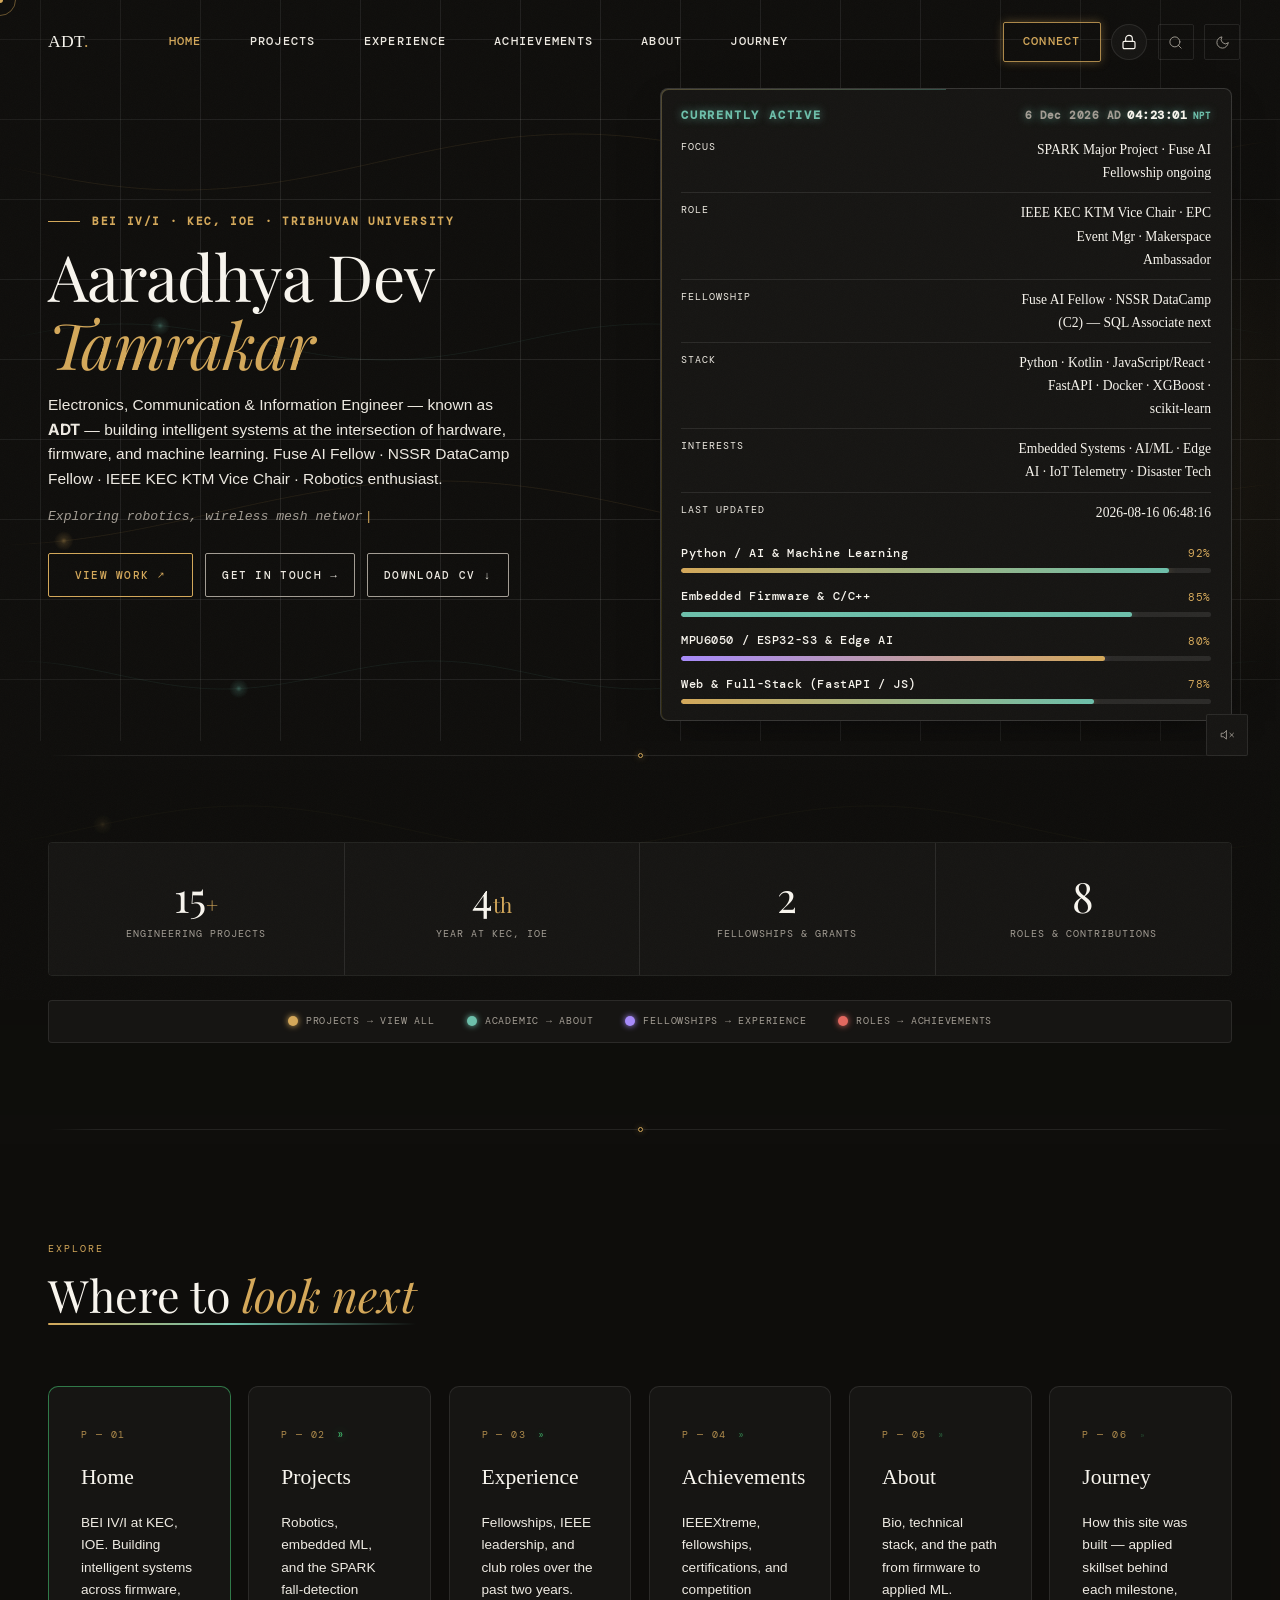
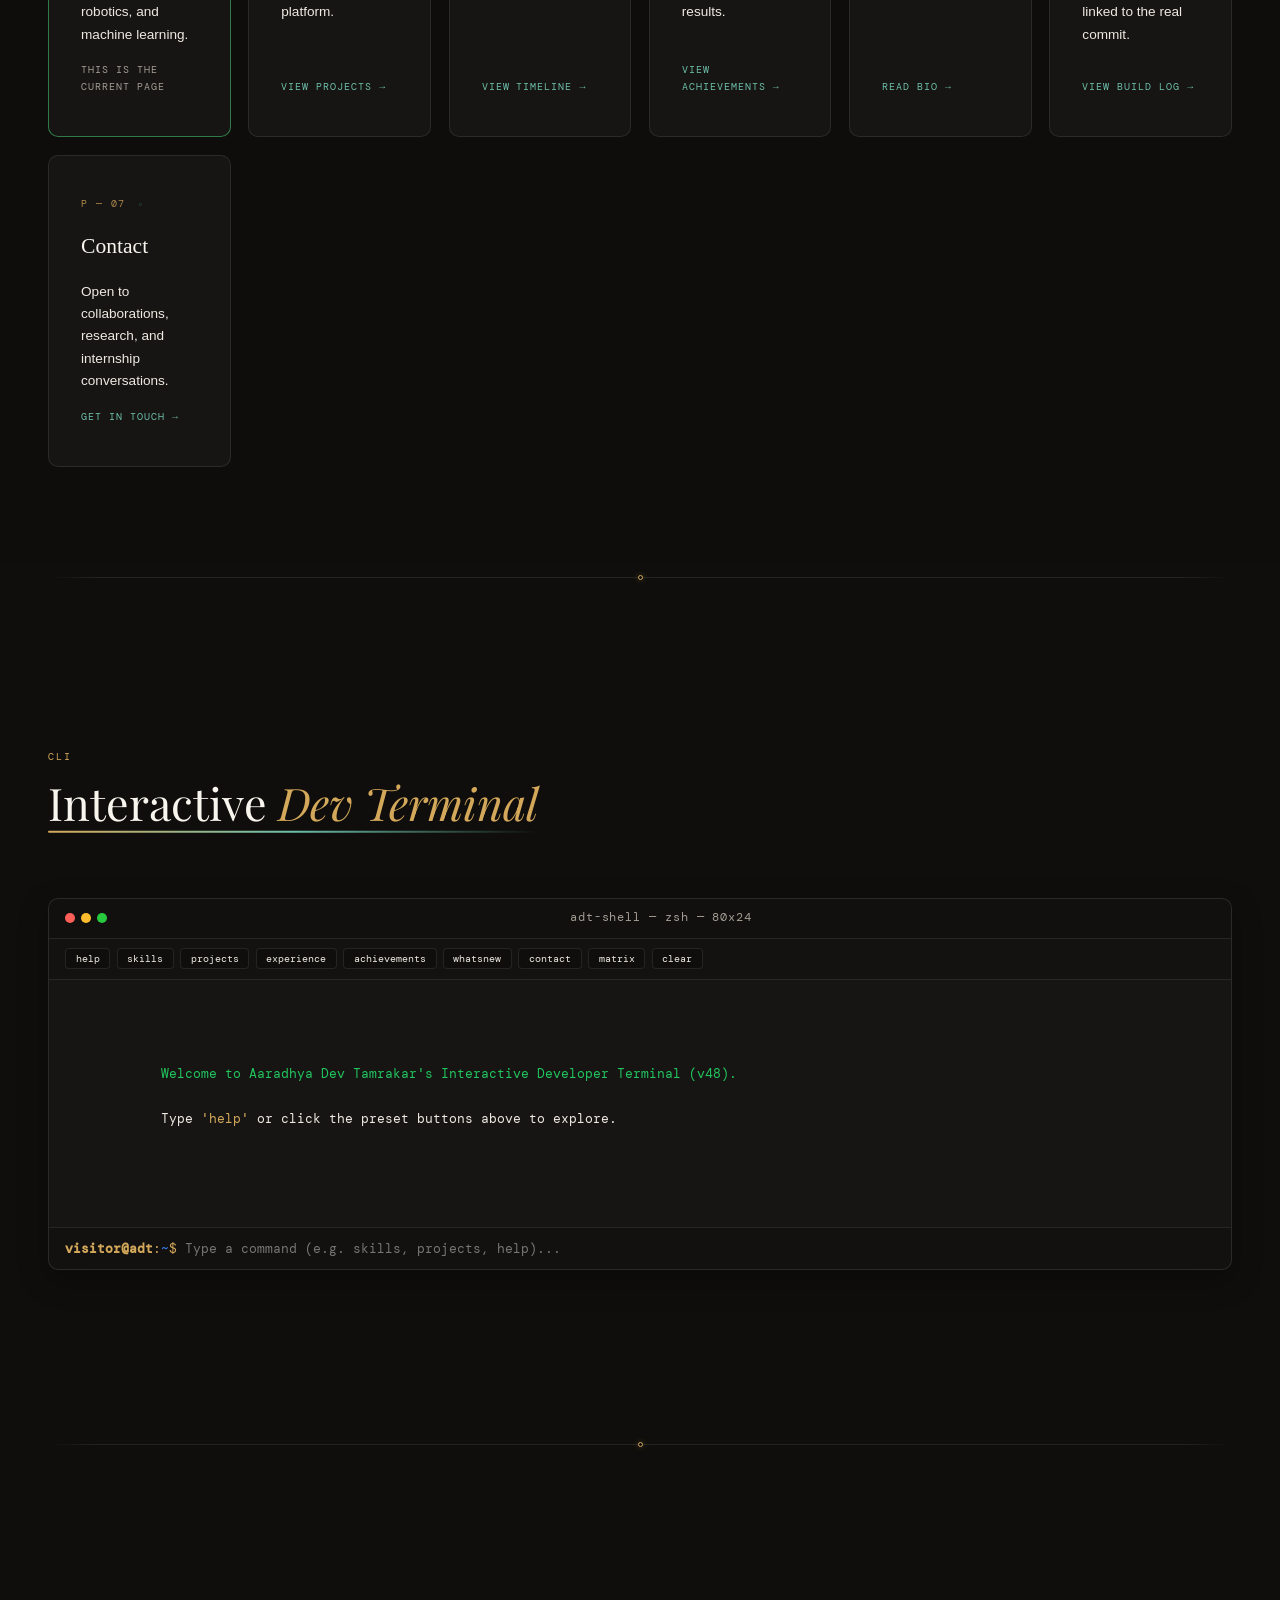
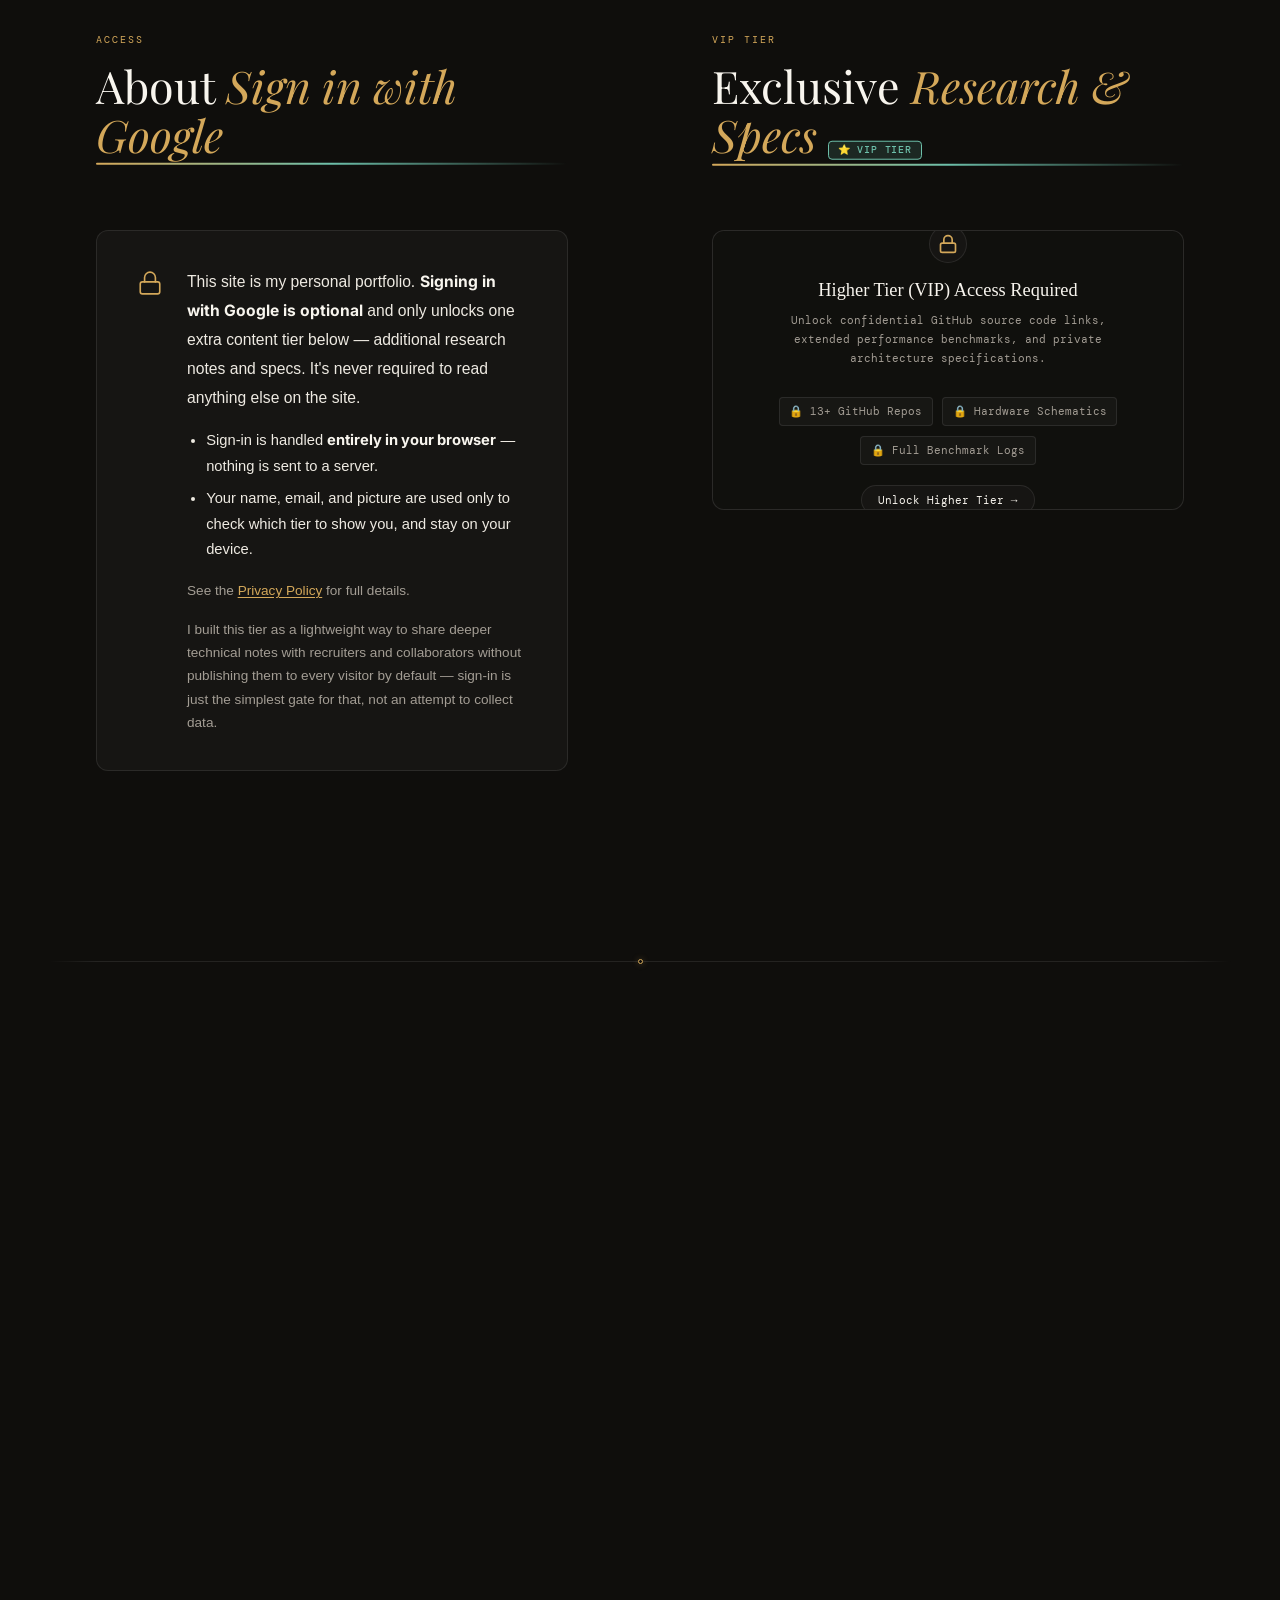
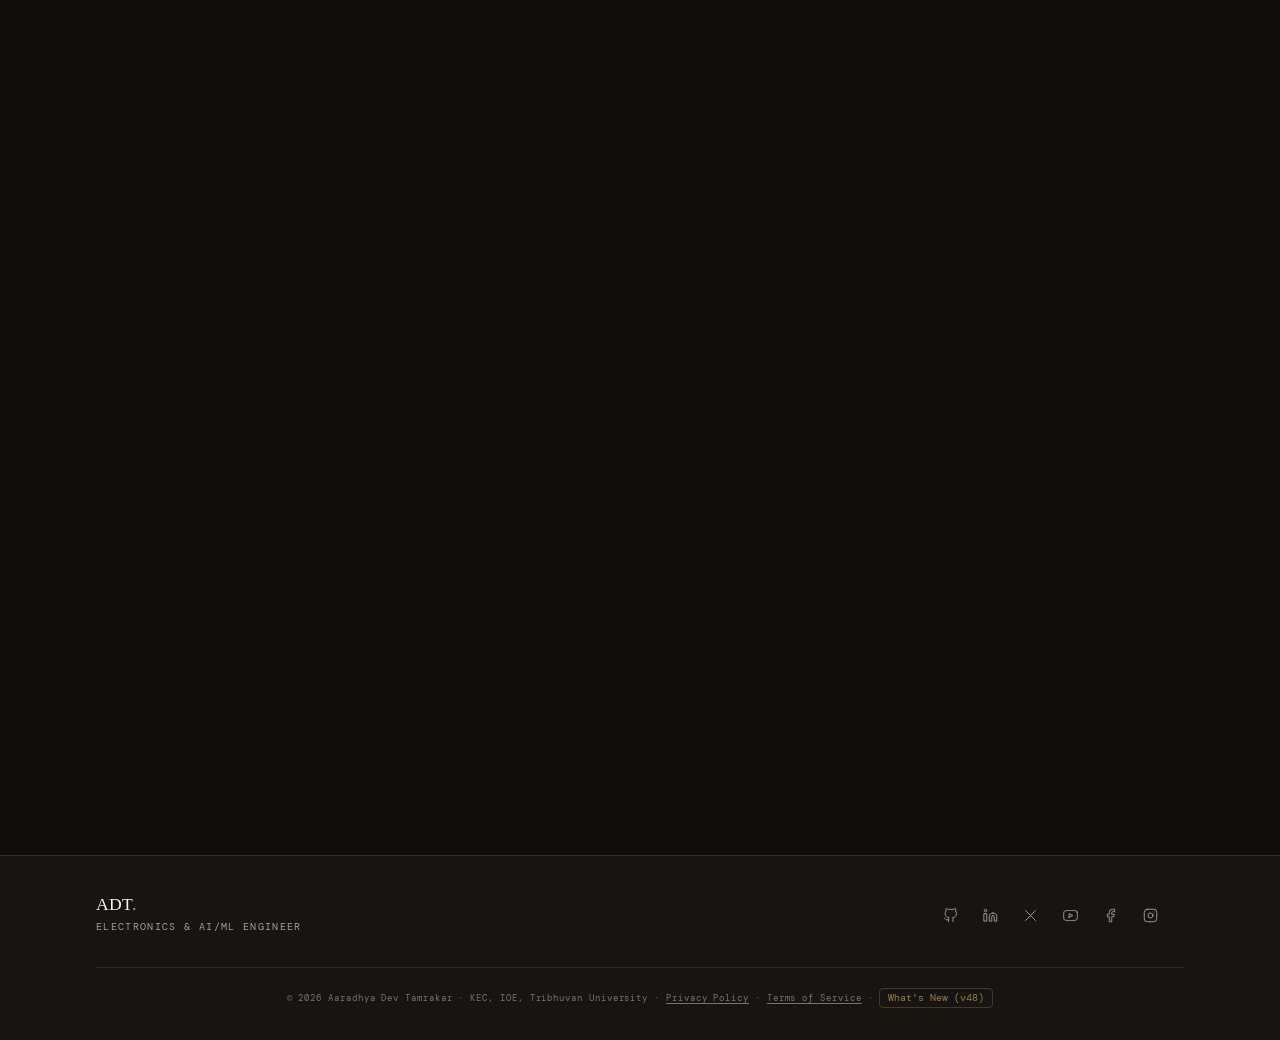
==== commit df23cbf0: "feat: add interactive stats legend component to index page" ====
--- a/index.html
+++ b/index.html
@@ -636,6 +636,79 @@
       color: var(--muted);
     }
 
+    /* ── Stats legend ─────────────────────────────────────── */
+    .stats-legend {
+      position: relative;
+      z-index: 1;
+      display: flex;
+      flex-wrap: wrap;
+      justify-content: center;
+      gap: 1.25rem 2rem;
+      margin-top: 1.5rem;
+      padding: 0.75rem 1rem;
+      border: 1px solid var(--line);
+      border-radius: 4px;
+      background: var(--bg2);
+    }
+
+    .stats-legend-item {
+      display: flex;
+      align-items: center;
+      gap: 0.5rem;
+      font-family: var(--mono);
+      font-size: 0.62rem;
+      letter-spacing: 0.08em;
+      text-transform: uppercase;
+      color: var(--muted);
+      text-decoration: none;
+      transition: color .2s ease, transform .15s ease;
+    }
+
+    .stats-legend-item:hover {
+      color: var(--heading);
+      transform: translateY(-1px);
+    }
+
+    .stats-legend-swatch {
+      width: 10px;
+      height: 10px;
+      border-radius: 50%;
+      flex-shrink: 0;
+    }
+
+    .stats-legend-swatch--projects {
+      background: var(--accent);
+      box-shadow: 0 0 6px var(--accent);
+    }
+
+    .stats-legend-swatch--academic {
+      background: var(--glow-teal);
+      box-shadow: 0 0 6px var(--glow-teal);
+    }
+
+    .stats-legend-swatch--fellowships {
+      background: var(--glow-violet);
+      box-shadow: 0 0 6px var(--glow-violet);
+    }
+
+    .stats-legend-swatch--roles {
+      background: var(--glow-coral);
+      box-shadow: 0 0 6px var(--glow-coral);
+    }
+
+    html[data-theme="light"] .stats-legend {
+      background: #ffffff;
+      border-color: rgba(0, 0, 0, 0.08);
+    }
+
+    html[data-theme="light"] .stats-legend-swatch {
+      box-shadow: none;
+    }
+
+    html[data-theme="light"] .stats-legend-item:hover {
+      color: #1f1b16;
+    }
+
     /* ── Quick-nav cards: base styles in shared style.css. Padding values
        below are entangled with #stats in the same media queries, so they
        stay inline; #quick-nav's own numbers match style.css exactly. ── */
@@ -1015,6 +1088,24 @@
           <div class="stat-label">Roles &amp; Contributions</div>
         </div>
       </div>
+      <div class="stats-legend reveal" aria-label="Stats legend">
+        <a href="projects.html" class="stats-legend-item">
+          <span class="stats-legend-swatch stats-legend-swatch--projects" aria-hidden="true"></span>
+          Projects → View All
+        </a>
+        <a href="about.html" class="stats-legend-item">
+          <span class="stats-legend-swatch stats-legend-swatch--academic" aria-hidden="true"></span>
+          Academic → About
+        </a>
+        <a href="experience.html" class="stats-legend-item">
+          <span class="stats-legend-swatch stats-legend-swatch--fellowships" aria-hidden="true"></span>
+          Fellowships → Experience
+        </a>
+        <a href="achievements.html" class="stats-legend-item">
+          <span class="stats-legend-swatch stats-legend-swatch--roles" aria-hidden="true"></span>
+          Roles → Achievements
+        </a>
+      </div>
     </section>
 
     <div class="divider-wrap" aria-hidden="true">
--- a/assets/css/modules/components.css
+++ b/assets/css/modules/components.css
@@ -805,3 +805,377 @@
   color: var(--accent);
 }
 
+/* ── ATS Resume Generator Modal & Trigger Button ────────── */
+.resume-modal-overlay {
+  position: fixed;
+  inset: 0;
+  background: rgba(8, 8, 10, 0.75);
+  -webkit-backdrop-filter: blur(8px);
+  backdrop-filter: blur(8px);
+  z-index: 10050;
+  display: flex;
+  justify-content: center;
+  align-items: center;
+  padding: 1.5rem;
+  opacity: 0;
+  visibility: hidden;
+  transition: opacity 0.3s ease, visibility 0.3s ease;
+}
+
+.resume-modal-overlay.open {
+  opacity: 1;
+  visibility: visible;
+}
+
+.resume-modal-card {
+  background: var(--bg2);
+  border: 1px solid var(--line);
+  border-radius: 20px;
+  width: 100%;
+  max-width: 850px;
+  max-height: 90vh;
+  display: flex;
+  flex-direction: column;
+  box-shadow: 0 24px 60px rgba(0, 0, 0, 0.6), 0 0 20px var(--accent-a15);
+  overflow: hidden;
+  transform: scale(0.95);
+  transition: transform 0.3s cubic-bezier(0.16, 1, 0.3, 1);
+}
+
+.resume-modal-overlay.open .resume-modal-card {
+  transform: scale(1);
+}
+
+.resume-modal-header {
+  padding: 1.25rem 1.75rem;
+  border-bottom: 1px solid var(--line);
+  display: flex;
+  justify-content: space-between;
+  align-items: center;
+  background: var(--bg);
+}
+
+.resume-modal-title {
+  font-family: var(--display-serif);
+  font-size: 1.35rem;
+  color: var(--heading);
+}
+
+.resume-role-selector {
+  display: flex;
+  align-items: center;
+  gap: 0.5rem;
+  padding: 0.85rem 1.5rem;
+  background: var(--bg2);
+  border-bottom: 1px solid var(--line);
+  overflow-x: auto;
+  -webkit-overflow-scrolling: touch;
+  scrollbar-width: none;
+}
+
+.resume-role-selector::-webkit-scrollbar {
+  display: none;
+}
+
+.resume-role-btn {
+  display: inline-flex;
+  align-items: center;
+  justify-content: center;
+  font-family: var(--sans);
+  font-size: 0.8rem;
+  font-weight: 500;
+  line-height: 1.2;
+  padding: 0.45rem 0.95rem;
+  border-radius: 9999px;
+  border: 1px solid var(--line);
+  background: var(--surface);
+  color: var(--muted);
+  cursor: pointer;
+  white-space: nowrap;
+  transition: all 0.2s cubic-bezier(0.16, 1, 0.3, 1);
+}
+
+.resume-role-btn:hover {
+  color: var(--text);
+  border-color: var(--accent-a40);
+  background: var(--accent-a07);
+  transform: translateY(-1px);
+}
+
+.resume-role-btn.active {
+  color: var(--heading);
+  font-weight: 600;
+  border-color: var(--accent);
+  background: var(--accent-a12);
+  box-shadow: 0 2px 12px var(--accent-a15);
+  transform: translateY(0);
+}
+
+.resume-role-btn:focus-visible {
+  outline: 2px solid var(--accent);
+  outline-offset: 2px;
+}
+
+.resume-preview-body {
+  padding: 1.75rem;
+  overflow-y: auto;
+  flex: 1;
+  background: var(--bg);
+}
+
+.resume-preview-sheet {
+  background: #ffffff;
+  color: #1a1a1a;
+  padding: 2.5rem;
+  border-radius: 8px;
+  box-shadow: 0 8px 30px rgba(0, 0, 0, 0.15);
+  font-family: 'Inter', -apple-system, sans-serif;
+  font-size: 0.9rem;
+  line-height: 1.5;
+}
+
+.resume-sheet-head {
+  border-bottom: 2px solid #222;
+  padding-bottom: 1rem;
+  margin-bottom: 1.25rem;
+}
+
+.resume-sheet-name {
+  font-size: 1.8rem;
+  font-weight: 700;
+  color: #111;
+  letter-spacing: -0.02em;
+}
+
+.resume-sheet-subtitle {
+  font-size: 0.95rem;
+  color: #444;
+  font-weight: 500;
+  margin-top: 0.2rem;
+}
+
+.resume-sheet-contact {
+  display: flex;
+  flex-wrap: wrap;
+  gap: 0.8rem;
+  font-size: 0.78rem;
+  color: #555;
+  margin-top: 0.5rem;
+  font-family: var(--mono);
+}
+
+.resume-sheet-section {
+  margin-bottom: 1.25rem;
+}
+
+.resume-sheet-sec-title {
+  font-size: 1rem;
+  font-weight: 700;
+  text-transform: uppercase;
+  letter-spacing: 0.05em;
+  color: #111;
+  border-bottom: 1px solid #ddd;
+  padding-bottom: 0.25rem;
+  margin-bottom: 0.75rem;
+}
+
+.resume-sheet-summary-text {
+  font-size: 0.88rem;
+  line-height: 1.55;
+  color: #333;
+  margin: 0;
+}
+
+.resume-item-row {
+  margin-bottom: 0.75rem;
+}
+
+.resume-item-header {
+  display: flex;
+  justify-content: space-between;
+  font-weight: 600;
+  color: #222;
+}
+
+.resume-item-sub {
+  font-size: 0.84rem;
+  color: #555;
+  font-style: italic;
+  margin-bottom: 0.25rem;
+}
+
+.resume-bullet-list {
+  padding-left: 1.2rem;
+  font-size: 0.85rem;
+  line-height: 1.45;
+  color: #333;
+}
+
+.resume-bullet-list li {
+  margin-bottom: 0.25rem;
+}
+
+.resume-modal-footer {
+  padding: 1rem 1.75rem;
+  border-top: 1px solid var(--line);
+  background: var(--bg2);
+  display: flex;
+  justify-content: space-between;
+  align-items: center;
+}
+
+.resume-print-btn {
+  display: inline-flex;
+  align-items: center;
+  gap: 0.55rem;
+  font-family: var(--mono);
+  font-size: 0.72rem;
+  font-weight: 600;
+  letter-spacing: 0.08em;
+  text-transform: uppercase;
+  padding: 0.65rem 1.35rem;
+  border-radius: 4px;
+  background: var(--accent);
+  color: var(--bg);
+  border: 1px solid var(--accent);
+  cursor: pointer;
+  box-shadow: 0 2px 12px var(--accent-a15);
+  transition: all 0.25s cubic-bezier(0.16, 1, 0.3, 1);
+  text-decoration: none;
+  position: relative;
+  overflow: hidden;
+}
+
+.resume-print-btn::before {
+  content: "";
+  position: absolute;
+  inset: 0;
+  background: linear-gradient(105deg,
+      transparent 35%,
+      rgba(255, 255, 255, 0.25) 50%,
+      transparent 65%);
+  transform: translateX(-100%);
+  transition: transform 0.55s cubic-bezier(0.4, 0, 0.2, 1);
+}
+
+.resume-print-btn:hover {
+  transform: translateY(-2px);
+  box-shadow: 0 6px 22px var(--accent-a35);
+  background: var(--accent);
+  color: var(--bg);
+}
+
+.resume-print-btn:hover::before {
+  transform: translateX(100%);
+}
+
+.resume-print-btn:active {
+  transform: translateY(0) scale(0.98);
+}
+
+.resume-print-btn svg {
+  flex-shrink: 0;
+  stroke: currentColor;
+  transition: transform 0.25s ease;
+}
+
+.resume-print-btn:hover svg {
+  transform: scale(1.1);
+}
+
+.resume-btn-group {
+  display: inline-flex;
+  align-items: center;
+  gap: 0.5rem;
+  flex-wrap: wrap;
+}
+
+.resume-action-btn {
+  display: inline-flex;
+  align-items: center;
+  gap: 0.45rem;
+  font-family: var(--mono);
+  font-size: 0.68rem;
+  font-weight: 500;
+  letter-spacing: 0.06em;
+  text-transform: uppercase;
+  padding: 0.55rem 0.95rem;
+  border-radius: 4px;
+  background: var(--bg3, rgba(255, 255, 255, 0.05));
+  color: var(--text);
+  border: 1px solid var(--line);
+  cursor: pointer;
+  transition: all 0.22s cubic-bezier(0.16, 1, 0.3, 1);
+  text-decoration: none;
+}
+
+.resume-action-btn:hover {
+  border-color: var(--accent);
+  color: var(--accent);
+  background: var(--accent-a07);
+  transform: translateY(-1px);
+}
+
+.resume-action-btn:active {
+  transform: translateY(0) scale(0.98);
+}
+
+/* ── Projects Category Filter Bar ──────────────────────────── */
+.projects-filter-bar {
+  display: flex;
+  flex-wrap: wrap;
+  align-items: center;
+  gap: 0.55rem;
+  margin-bottom: 1.5rem;
+}
+
+.proj-filter-btn {
+  display: inline-flex;
+  align-items: center;
+  gap: 0.5rem;
+  padding: 0.44rem 0.9rem;
+  background: var(--bg2);
+  border: 1px solid var(--line);
+  border-radius: 9999px;
+  color: var(--muted);
+  font-family: var(--mono);
+  font-size: 0.68rem;
+  letter-spacing: 0.06em;
+  text-transform: uppercase;
+  cursor: pointer;
+  transition: all 0.22s cubic-bezier(0.16, 1, 0.3, 1);
+  -webkit-user-select: none;
+  user-select: none;
+}
+
+.proj-filter-btn:hover {
+  border-color: var(--accent);
+  color: var(--text);
+  background: var(--accent-a07);
+  transform: translateY(-1px);
+}
+
+.proj-filter-btn.active {
+  border-color: var(--accent);
+  background: var(--accent-a12);
+  color: var(--accent);
+  box-shadow: 0 0 14px var(--accent-a35);
+}
+
+.proj-filter-count {
+  font-size: 0.58rem;
+  padding: 0.1rem 0.42rem;
+  border-radius: 9999px;
+  background: var(--line);
+  color: var(--muted);
+  transition: all 0.2s ease;
+}
+
+.proj-filter-btn.active .proj-filter-count {
+  background: var(--accent);
+  color: var(--bg);
+  font-weight: 600;
+}
+
+
+
--- a/assets/css/modules/print.css
+++ b/assets/css/modules/print.css
@@ -1,245 +1,8 @@
-/* ── ATS Resume Generator & Print Stylesheet Engine ──────── */
-
-/* ── Tailored ATS Resume Generator Modal (v43) ── */
-.resume-modal-overlay {
-  position: fixed;
-  inset: 0;
-  background: rgba(8, 8, 10, 0.75);
-  -webkit-backdrop-filter: blur(8px);
-  backdrop-filter: blur(8px);
-  z-index: 10050;
-  display: flex;
-  justify-content: center;
-  align-items: center;
-  padding: 1.5rem;
-  opacity: 0;
-  visibility: hidden;
-  transition: opacity 0.3s ease, visibility 0.3s ease;
-}
-
-.resume-modal-overlay.open {
-  opacity: 1;
-  visibility: visible;
-}
-
-.resume-modal-card {
-  background: var(--bg2);
-  border: 1px solid var(--line);
-  border-radius: 20px;
-  width: 100%;
-  max-width: 850px;
-  max-height: 90vh;
-  display: flex;
-  flex-direction: column;
-  box-shadow: 0 24px 60px rgba(0, 0, 0, 0.6), 0 0 20px var(--accent-a15);
-  overflow: hidden;
-  transform: scale(0.95);
-  transition: transform 0.3s cubic-bezier(0.16, 1, 0.3, 1);
-}
-
-.resume-modal-overlay.open .resume-modal-card {
-  transform: scale(1);
-}
-
-.resume-modal-header {
-  padding: 1.25rem 1.75rem;
-  border-bottom: 1px solid var(--line);
-  display: flex;
-  justify-content: space-between;
-  align-items: center;
-  background: var(--bg);
-}
-
-.resume-modal-title {
-  font-family: var(--display-serif);
-  font-size: 1.35rem;
-  color: var(--heading);
-}
-
-.resume-role-selector {
-  display: flex;
-  align-items: center;
-  gap: 0.5rem;
-  padding: 0.85rem 1.5rem;
-  background: var(--bg2);
-  border-bottom: 1px solid var(--line);
-  overflow-x: auto;
-  -webkit-overflow-scrolling: touch;
-  scrollbar-width: none;
-}
-
-.resume-role-selector::-webkit-scrollbar {
-  display: none;
-}
-
-.resume-role-btn {
-  display: inline-flex;
-  align-items: center;
-  justify-content: center;
-  font-family: var(--sans);
-  font-size: 0.8rem;
-  font-weight: 500;
-  line-height: 1.2;
-  padding: 0.45rem 0.95rem;
-  border-radius: 9999px;
-  border: 1px solid var(--line);
-  background: var(--surface);
-  color: var(--muted);
-  cursor: pointer;
-  white-space: nowrap;
-  transition: all 0.2s cubic-bezier(0.16, 1, 0.3, 1);
-}
-
-.resume-role-btn:hover {
-  color: var(--text);
-  border-color: var(--accent-a40);
-  background: var(--accent-a07);
-  transform: translateY(-1px);
-}
-
-.resume-role-btn.active {
-  color: var(--heading);
-  font-weight: 600;
-  border-color: var(--accent);
-  background: var(--accent-a12);
-  box-shadow: 0 2px 12px var(--accent-a15);
-  transform: translateY(0);
-}
-
-.resume-role-btn:focus-visible {
-  outline: 2px solid var(--accent);
-  outline-offset: 2px;
-}
-
-.resume-preview-body {
-  padding: 1.75rem;
-  overflow-y: auto;
-  flex: 1;
-  background: var(--bg);
-}
-
-.resume-preview-sheet {
-  background: #ffffff;
-  color: #1a1a1a;
-  padding: 2.5rem;
-  border-radius: 8px;
-  box-shadow: 0 8px 30px rgba(0, 0, 0, 0.15);
-  font-family: 'Inter', -apple-system, sans-serif;
-  font-size: 0.9rem;
-  line-height: 1.5;
-}
-
-.resume-sheet-head {
-  border-bottom: 2px solid #222;
-  padding-bottom: 1rem;
-  margin-bottom: 1.25rem;
-}
-
-.resume-sheet-name {
-  font-size: 1.8rem;
-  font-weight: 700;
-  color: #111;
-  letter-spacing: -0.02em;
-}
-
-.resume-sheet-subtitle {
-  font-size: 0.95rem;
-  color: #444;
-  font-weight: 500;
-  margin-top: 0.2rem;
-}
-
-.resume-sheet-contact {
-  display: flex;
-  flex-wrap: wrap;
-  gap: 0.8rem;
-  font-size: 0.78rem;
-  color: #555;
-  margin-top: 0.5rem;
-  font-family: var(--mono);
-}
-
-.resume-sheet-section {
-  margin-bottom: 1.25rem;
-}
-
-.resume-sheet-sec-title {
-  font-size: 1rem;
-  font-weight: 700;
-  text-transform: uppercase;
-  letter-spacing: 0.05em;
-  color: #111;
-  border-bottom: 1px solid #ddd;
-  padding-bottom: 0.25rem;
-  margin-bottom: 0.75rem;
-}
-
-.resume-item-row {
-  margin-bottom: 0.75rem;
-}
-
-.resume-item-header {
-  display: flex;
-  justify-content: space-between;
-  font-weight: 600;
-  color: #222;
-}
-
-.resume-item-sub {
-  font-size: 0.82rem;
-  color: #555;
-  font-style: italic;
-  margin-bottom: 0.25rem;
-}
-
-.resume-bullet-list {
-  padding-left: 1.2rem;
-  font-size: 0.82rem;
-  color: #333;
-}
-
-.resume-bullet-list li {
-  margin-bottom: 0.2rem;
-}
-
-.resume-modal-footer {
-  padding: 1rem 1.75rem;
-  border-top: 1px solid var(--line);
-  background: var(--bg2);
-  display: flex;
-  justify-content: space-between;
-  align-items: center;
-}
-
-.resume-print-btn {
-  display: inline-flex;
-  align-items: center;
-  gap: 0.5rem;
-  font-family: inherit;
-  font-size: 0.85rem;
-  font-weight: 600;
-  padding: 0.6rem 1.25rem;
-  border-radius: 8px;
-  background: var(--accent);
-  color: var(--bg);
-  border: 1px solid var(--accent);
-  cursor: pointer;
-  transition: all 0.2s ease;
-}
-
-.resume-print-btn:hover {
-  transform: translateY(-1px);
-  box-shadow: 0 4px 15px var(--accent-a35);
-}
-
-
-
-/* ==========================================================================
-   Print Stylesheet Engine: ATS Resume & Document Export (A4 Optimized)
-   ========================================================================== */
+/* ── Print Stylesheet Engine: ATS Resume & Document Export (A4 Optimized) ── */
+
 @page {
   size: A4 portrait;
-  margin: 10mm 12mm 10mm 12mm;
+  margin: 14mm 16mm 14mm 16mm;
 }
 
 @media print {
@@ -256,8 +19,8 @@
   body {
     background: #ffffff !important;
     color: #111111 !important;
-    font-size: 8.5pt !important;
-    line-height: 1.32 !important;
+    font-size: 10pt !important;
+    line-height: 1.45 !important;
     margin: 0 !important;
     padding: 0 !important;
     height: auto !important;
@@ -370,74 +133,78 @@
     background: transparent !important;
     color: #111111 !important;
     font-family: 'Inter', -apple-system, BlinkMacSystemFont, 'Segoe UI', Roboto, sans-serif !important;
-    font-size: 8.5pt !important;
-    line-height: 1.3 !important;
+    font-size: 10pt !important;
+    line-height: 1.45 !important;
   }
 
   .resume-sheet-head {
-    border-bottom: 1.5pt solid #111111 !important;
-    padding-bottom: 3.5pt !important;
-    margin-bottom: 5pt !important;
+    border-bottom: 2pt solid #111111 !important;
+    padding-bottom: 6pt !important;
+    margin-bottom: 10pt !important;
+    break-inside: avoid;
+    page-break-inside: avoid;
   }
 
   .resume-sheet-name {
-    font-size: 15pt !important;
+    font-size: 20pt !important;
     font-weight: 700 !important;
     color: #000000 !important;
     letter-spacing: -0.02em !important;
-    line-height: 1.1 !important;
-    margin-bottom: 1pt !important;
+    line-height: 1.15 !important;
+    margin-bottom: 3pt !important;
   }
 
   .resume-sheet-subtitle {
-    font-size: 8.8pt !important;
+    font-size: 10.5pt !important;
     color: #222222 !important;
     font-weight: 600 !important;
     margin-top: 0 !important;
-    margin-bottom: 1.5pt !important;
-    line-height: 1.2 !important;
+    margin-bottom: 3pt !important;
+    line-height: 1.3 !important;
   }
 
   .resume-sheet-contact {
     display: flex !important;
     flex-wrap: wrap !important;
-    gap: 0.5rem !important;
-    font-size: 7.4pt !important;
+    gap: 0.6rem !important;
+    font-size: 9pt !important;
     color: #333333 !important;
-    margin-top: 1pt !important;
+    margin-top: 3pt !important;
     font-family: var(--mono), monospace !important;
-    line-height: 1.2 !important;
+    line-height: 1.35 !important;
   }
 
   .resume-sheet-section {
-    margin-bottom: 7pt !important;
+    margin-bottom: 11pt !important;
     break-inside: auto;
     page-break-inside: auto;
   }
 
   .resume-sheet-sec-title {
-    font-size: 8.8pt !important;
+    font-size: 10.5pt !important;
     font-weight: 700 !important;
     text-transform: uppercase !important;
-    letter-spacing: 0.05em !important;
+    letter-spacing: 0.06em !important;
     color: #000000 !important;
-    border-bottom: 0.8pt solid #333333 !important;
-    padding-bottom: 1.5pt !important;
-    margin-bottom: 3.5pt !important;
+    border-bottom: 1pt solid #222222 !important;
+    padding-bottom: 2pt !important;
+    margin-top: 3pt !important;
+    margin-bottom: 6pt !important;
     break-after: avoid;
     page-break-after: avoid;
   }
 
   .resume-sheet-summary-text,
   .resume-sheet-section p {
-    font-size: 8.4pt !important;
-    line-height: 1.3 !important;
+    font-size: 9.5pt !important;
+    line-height: 1.45 !important;
     color: #222222 !important;
     margin: 0 !important;
+    margin-bottom: 4pt !important;
   }
 
   .resume-item-row {
-    margin-bottom: 4.5pt !important;
+    margin-bottom: 7pt !important;
     break-inside: avoid;
     page-break-inside: avoid;
   }
@@ -449,32 +216,32 @@
   .resume-item-header {
     display: flex !important;
     justify-content: space-between !important;
-    font-size: 8.6pt !important;
+    font-size: 10pt !important;
     font-weight: 700 !important;
     color: #111111 !important;
-    line-height: 1.25 !important;
+    line-height: 1.35 !important;
   }
 
   .resume-item-sub {
-    font-size: 8pt !important;
-    color: #444444 !important;
+    font-size: 9pt !important;
+    color: #333333 !important;
     font-style: italic !important;
-    margin-top: 0.5pt !important;
-    margin-bottom: 2pt !important;
-    line-height: 1.25 !important;
+    margin-top: 1pt !important;
+    margin-bottom: 3pt !important;
+    line-height: 1.35 !important;
   }
 
   .resume-bullet-list {
-    padding-left: 12pt !important;
-    margin-top: 1.5pt !important;
+    padding-left: 14pt !important;
+    margin-top: 2.5pt !important;
     margin-bottom: 0 !important;
-    font-size: 8pt !important;
-    line-height: 1.3 !important;
+    font-size: 9.2pt !important;
+    line-height: 1.4 !important;
     color: #222222 !important;
   }
 
   .resume-bullet-list li {
-    margin-bottom: 1.5pt !important;
+    margin-bottom: 2.5pt !important;
   }
 
   /* ── Mode 2: Standard Portfolio Pages Printing ── */
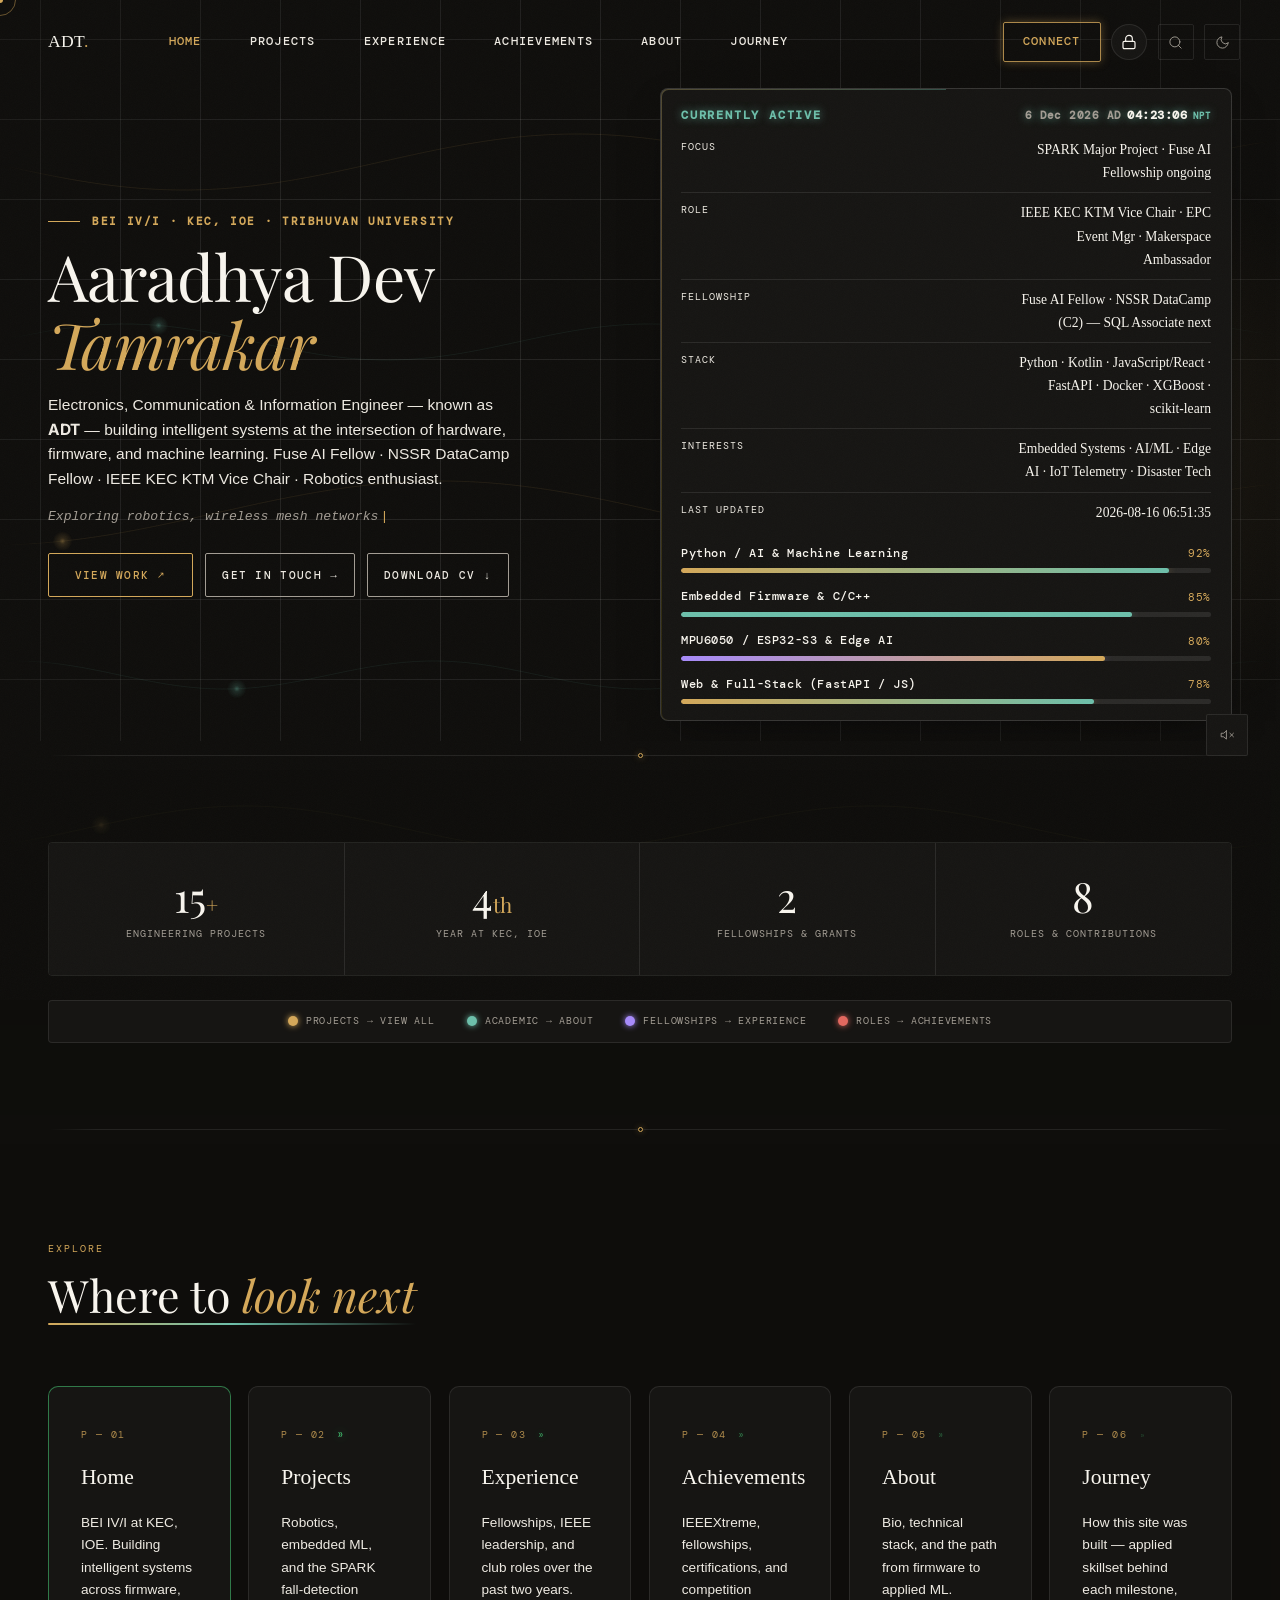
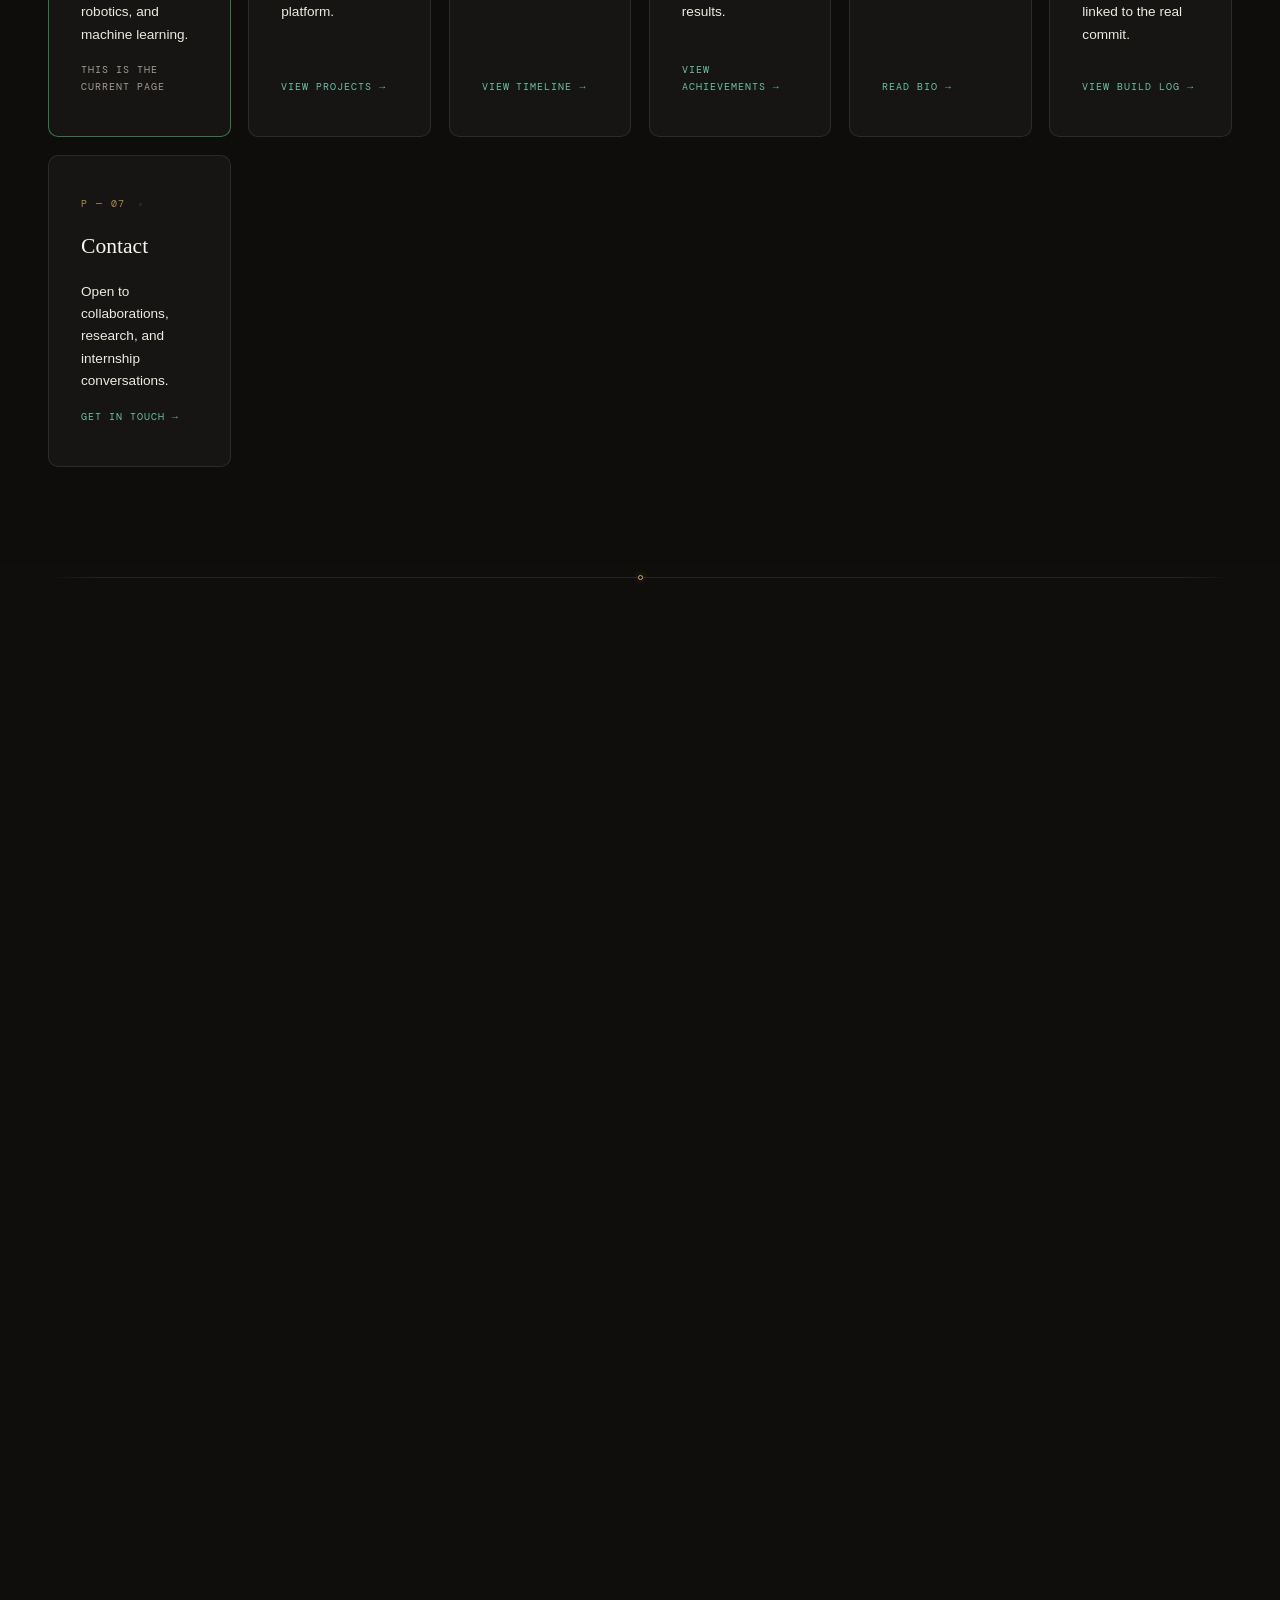
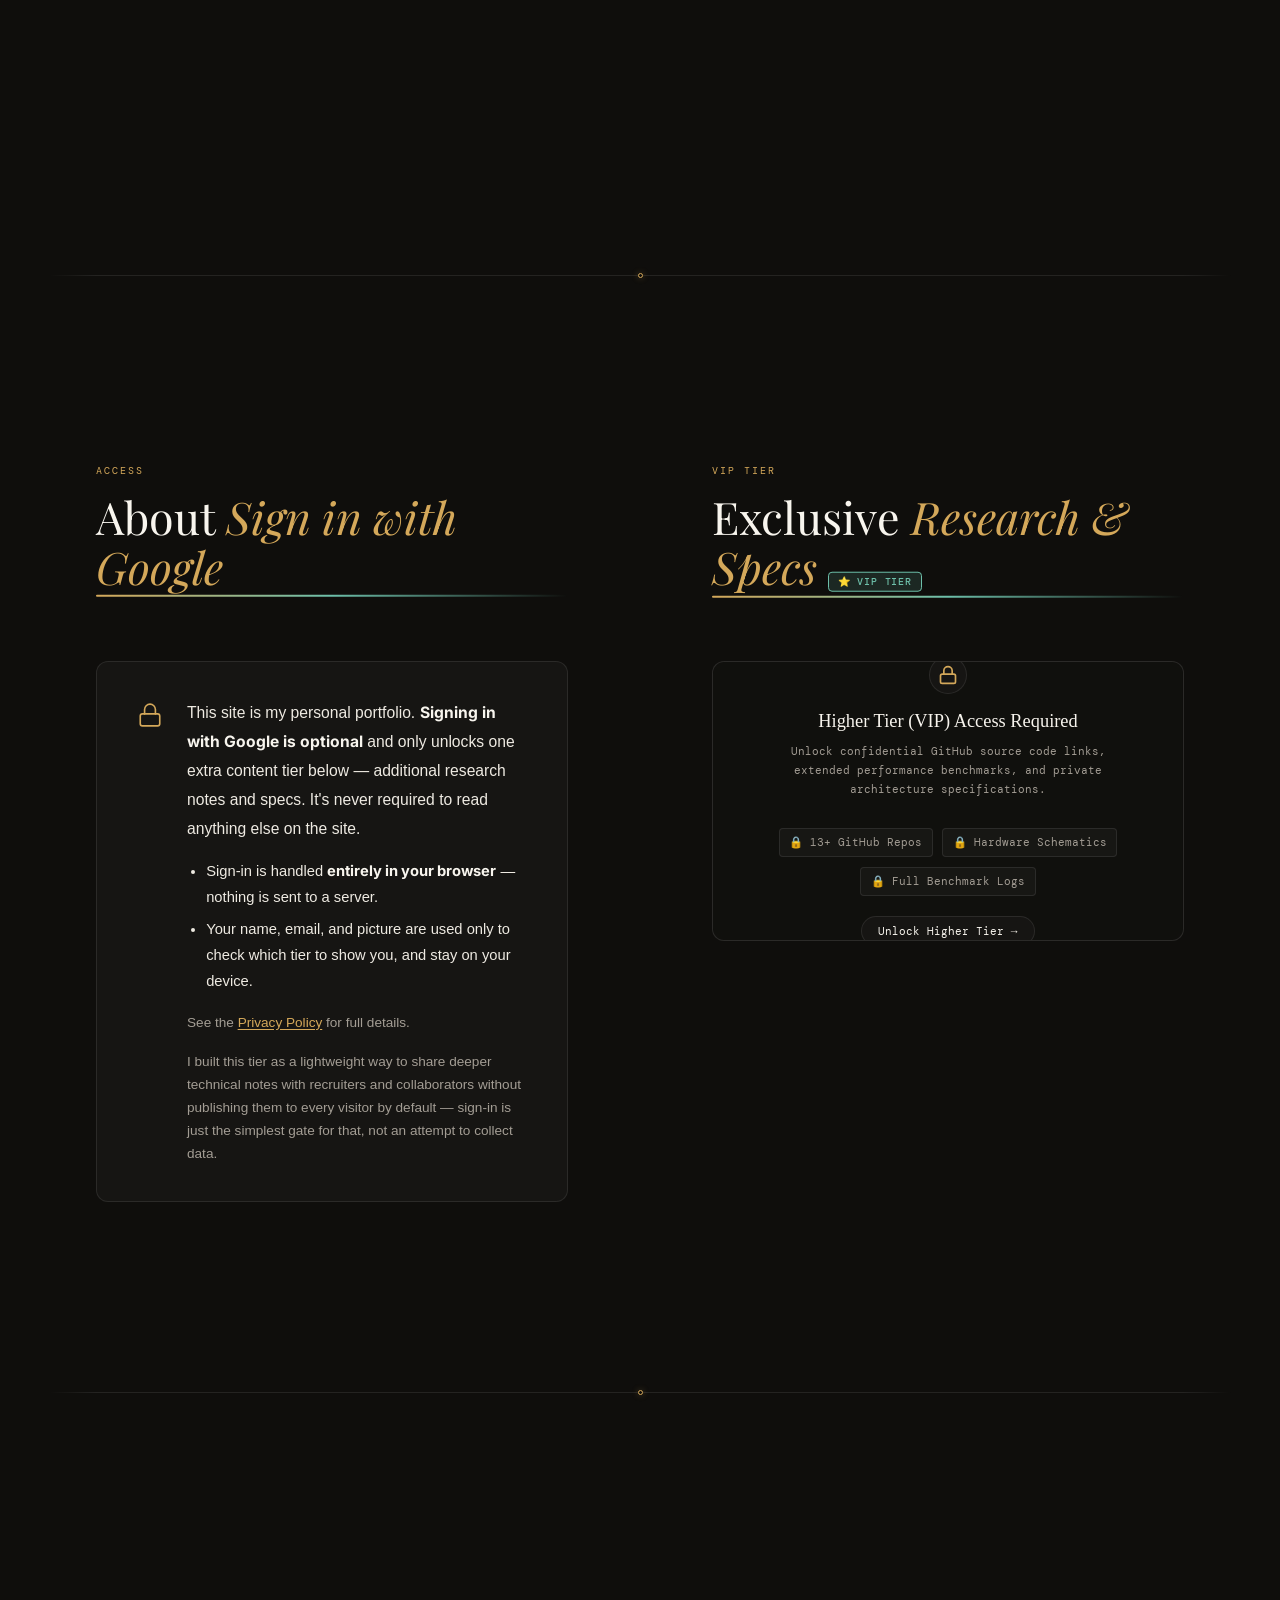
==== commit fb34f592: "fix(responsive): comprehensive mobile layout and ultra-small screen optimization" ====
--- a/index.html
+++ b/index.html
@@ -840,44 +840,97 @@
 
     @media (max-width: 480px) {
       #hero {
-        padding: 6rem 1rem 3rem;
+        padding: calc(var(--nav-h, 60px) + 1.25rem) 0.85rem 2.5rem;
+        gap: 1.75rem;
       }
 
       .hero-tag {
         font-size: 0.58rem;
-        max-width: calc(100vw - 2rem);
+        max-width: calc(100vw - 1.7rem);
+      }
+
+      .hero-name {
+        font-size: clamp(2rem, 9vw, 2.6rem);
       }
 
       .hero-caption {
-        max-width: calc(100vw - 2rem);
+        max-width: calc(100vw - 1.7rem);
         white-space: normal;
         overflow: visible;
         text-overflow: clip;
         word-break: break-word;
         overflow-wrap: break-word;
+        font-size: 0.82rem;
       }
 
       .hero-actions {
-        flex-wrap: wrap;
+        flex-direction: column;
+        align-items: stretch;
         gap: 0.6rem;
       }
 
-      .stat-num {
-        font-size: 2.1rem;
+      .hero-actions .btn {
+        width: 100%;
+        text-align: center;
+      }
+
+      .status-card {
+        padding: 1.1rem 0.9rem;
       }
 
       .status-label {
         flex-wrap: wrap;
-        row-gap: 0.5rem;
+        row-gap: 0.35rem;
       }
 
       .status-clock {
-        margin-left: 1.25rem;
+        margin-left: 0;
+        width: 100%;
       }
 
       .status-item-value {
-        font-size: 0.88rem;
-        max-width: 50%;
+        font-size: 0.82rem;
+        max-width: 60%;
+      }
+
+      #stats {
+        padding: 2.5rem 0.85rem;
+      }
+
+      .stats-strip {
+        grid-template-columns: 1fr;
+      }
+
+      .stat-cell {
+        border-right: none !important;
+        border-bottom: 1px solid var(--line);
+        padding: 1.25rem 0.75rem;
+      }
+
+      .stat-cell:last-child {
+        border-bottom: none;
+      }
+
+      .stat-num {
+        font-size: 2rem;
+      }
+    }
+
+    @media (max-width: 360px) {
+      #hero {
+        padding: calc(var(--nav-h, 56px) + 1rem) 0.65rem 2rem;
+      }
+
+      .hero-name {
+        font-size: 1.85rem;
+      }
+
+      .status-card {
+        padding: 0.9rem 0.75rem;
+      }
+
+      #stats {
+        padding: 2rem 0.65rem;
       }
     }
 
--- a/assets/css/modules/base.css
+++ b/assets/css/modules/base.css
@@ -580,39 +580,10 @@
 }
 
 /* ── Responsive ───────────────────────────────────────────── */
-/* (Header nav access button is circular icon-only by default) */
 
 @media (max-width: 1100px) {
   section {
-    padding: 6rem 2rem;
-  }
-
-  nav {
-    padding: 1.4rem 2rem;
-    column-gap: 1rem;
-  }
-
-  .nav-links {
-    gap: 1.4rem;
-  }
-
-  .nav-right {
-    gap: 0.5rem;
-  }
-
-  .nav-cta {
-    padding: 0.5rem 0.9rem;
-  }
-}
-
-@media (max-width: 1000px) {
-  .nav-links a {
-    font-size: 0.72rem;
-    padding: 0.5rem 0.15rem;
-  }
-
-  .nav-links {
-    gap: 1.1rem;
+    padding: 5.5rem 2rem;
   }
 }
 
@@ -621,110 +592,28 @@
     --nav-h: 68px;
   }
 
-  nav {
-    padding: 1.2rem 1.5rem;
-    grid-template-columns: 1fr 1fr;
-    column-gap: 0.75rem;
-  }
-
-  .nav-right {
-    gap: 0.4rem;
-  }
-
-  .nav-cta {
-    padding: 0.45rem 0.7rem;
-    font-size: 0.7rem;
-  }
-
-  .nav-links {
-    display: none;
-  }
-
-  .nav-hamburger {
-    display: flex;
-  }
-
-  .nav-drawer {
-    display: flex;
-  }
-
   section {
-    padding: 4rem 1.5rem;
+    padding: 3.5rem 1.25rem;
   }
 
   .divider-wrap {
     padding: 0;
-    margin: 0 1.5rem;
-  }
-
-  footer {
-    padding: 2rem 1.5rem 1.75rem;
-  }
-
-  .footer-inner {
-    flex-direction: column;
-    align-items: flex-start;
-    gap: 1.5rem;
-    padding-bottom: 1.5rem;
-  }
-
-  .footer-socials {
-    flex-wrap: wrap;
-  }
-
-  .access-tier-row {
-    padding: 2.5rem 1.25rem;
-    gap: 2rem;
-  }
-
-  .access-card-inner {
-    flex-direction: column;
-    padding: 1.5rem 1.25rem;
-    gap: 1rem;
-  }
-
-  .access-card-inner > svg {
-    margin-top: 0;
-  }
-
-  .master-exclusive-section {
-    padding: 2.5rem 1.25rem;
-  }
-
-  .master-card-inner {
-    padding: 1.5rem 1.25rem;
-  }
-
-  #keymap {
-    padding: 2.5rem 1.25rem;
-  }
-
-  .keymap-card {
-    padding: 1.5rem 1.1rem;
-  }
-
-  .keymap-list li {
-    align-items: flex-start;
-    gap: 0.5rem;
-  }
-
-  .keymap-mode {
-    min-width: auto;
+    margin: 0 1.25rem;
   }
 
   .back-top {
-    bottom: 4.5rem;
-    right: 1.25rem;
+    bottom: calc(4.2rem + env(safe-area-inset-bottom, 0px));
+    right: calc(1.25rem + env(safe-area-inset-right, 0px));
   }
 
   .audio-toggle {
-    bottom: 8.5rem;
-    right: 1.25rem;
+    bottom: calc(7.6rem + env(safe-area-inset-bottom, 0px));
+    right: calc(1.25rem + env(safe-area-inset-right, 0px));
   }
 
   .scroll-pct {
-    bottom: 2.4rem;
-    right: 1.25rem;
+    bottom: calc(2.2rem + env(safe-area-inset-bottom, 0px));
+    right: calc(1.25rem + env(safe-area-inset-right, 0px));
   }
 }
 
@@ -733,92 +622,72 @@
     --nav-h: 60px;
   }
 
-  .access-tier-row {
-    padding: 2rem 0.85rem;
-    gap: 1.5rem;
-  }
-
-  .access-card-inner {
-    padding: 1.25rem 0.9rem;
-  }
-
-  .master-exclusive-section {
-    padding: 2rem 0.85rem;
-  }
-
-  .master-card-inner {
-    padding: 1.25rem 0.9rem;
-  }
-
-  #keymap {
-    padding: 2rem 0.85rem;
-    padding-bottom: 5.5rem;
-  }
-
-  .keymap-card {
-    padding: 1.25rem 0.9rem;
+  section {
+    padding: 2.75rem 0.85rem;
+  }
+
+  .divider-wrap {
+    margin: 0 0.85rem;
   }
 
   .back-top {
-    bottom: 4.2rem;
-    right: 0.85rem;
+    bottom: calc(3.8rem + env(safe-area-inset-bottom, 0px));
+    right: calc(0.85rem + env(safe-area-inset-right, 0px));
     width: 36px;
     height: 36px;
   }
 
   .audio-toggle {
-    bottom: 7.6rem;
-    right: 0.85rem;
+    bottom: calc(6.8rem + env(safe-area-inset-bottom, 0px));
+    right: calc(0.85rem + env(safe-area-inset-right, 0px));
     width: 36px;
     height: 36px;
   }
 
   .scroll-pct {
-    bottom: 2.4rem;
-    right: 0.85rem;
+    bottom: calc(1.8rem + env(safe-area-inset-bottom, 0px));
+    right: calc(0.85rem + env(safe-area-inset-right, 0px));
     width: 36px;
     font-size: 0.52rem;
   }
 
-  nav {
-    padding: 1rem 1.1rem;
-  }
-
-  .nav-right {
-    gap: 0.35rem;
-  }
-
-  .nav-cta {
-    display: none;
-  }
-
-  .nav-access-btn {
-    display: inline-flex !important;
-  }
-
   .section-title {
-    font-size: clamp(1.8rem, 7vw, 2.4rem);
+    font-size: clamp(1.6rem, 7vw, 2.2rem);
   }
 }
 
 @media (max-width: 360px) {
-  nav {
-    padding: 0.9rem 0.85rem;
-  }
-
-  .nav-logo {
-    font-size: 1rem;
-  }
-
-  .nav-right {
-    gap: 0.3rem;
-  }
-
-  .theme-toggle,
-  .nav-search-btn,
-  .nav-hamburger {
+  :root {
+    --nav-h: 56px;
+  }
+
+  section {
+    padding: 2.25rem 0.65rem;
+  }
+
+  .divider-wrap {
+    margin: 0 0.65rem;
+  }
+
+  .back-top {
+    bottom: calc(3.4rem + env(safe-area-inset-bottom, 0px));
+    right: calc(0.6rem + env(safe-area-inset-right, 0px));
     width: 32px;
     height: 32px;
+  }
+
+  .audio-toggle {
+    bottom: calc(6.1rem + env(safe-area-inset-bottom, 0px));
+    right: calc(0.6rem + env(safe-area-inset-right, 0px));
+    width: 32px;
+    height: 32px;
+  }
+
+  .scroll-pct {
+    bottom: calc(1.5rem + env(safe-area-inset-bottom, 0px));
+    right: calc(0.6rem + env(safe-area-inset-right, 0px));
+    width: 32px;
+    font-size: 0.48rem;
   }
 }
 
--- a/assets/css/modules/base.css
+++ b/assets/css/modules/base.css
@@ -580,39 +580,10 @@
 }
 
 /* ── Responsive ───────────────────────────────────────────── */
-/* (Header nav access button is circular icon-only by default) */
 
 @media (max-width: 1100px) {
   section {
-    padding: 6rem 2rem;
-  }
-
-  nav {
-    padding: 1.4rem 2rem;
-    column-gap: 1rem;
-  }
-
-  .nav-links {
-    gap: 1.4rem;
-  }
-
-  .nav-right {
-    gap: 0.5rem;
-  }
-
-  .nav-cta {
-    padding: 0.5rem 0.9rem;
-  }
-}
-
-@media (max-width: 1000px) {
-  .nav-links a {
-    font-size: 0.72rem;
-    padding: 0.5rem 0.15rem;
-  }
-
-  .nav-links {
-    gap: 1.1rem;
+    padding: 5.5rem 2rem;
   }
 }
 
@@ -621,110 +592,28 @@
     --nav-h: 68px;
   }
 
-  nav {
-    padding: 1.2rem 1.5rem;
-    grid-template-columns: 1fr 1fr;
-    column-gap: 0.75rem;
-  }
-
-  .nav-right {
-    gap: 0.4rem;
-  }
-
-  .nav-cta {
-    padding: 0.45rem 0.7rem;
-    font-size: 0.7rem;
-  }
-
-  .nav-links {
-    display: none;
-  }
-
-  .nav-hamburger {
-    display: flex;
-  }
-
-  .nav-drawer {
-    display: flex;
-  }
-
   section {
-    padding: 4rem 1.5rem;
+    padding: 3.5rem 1.25rem;
   }
 
   .divider-wrap {
     padding: 0;
-    margin: 0 1.5rem;
-  }
-
-  footer {
-    padding: 2rem 1.5rem 1.75rem;
-  }
-
-  .footer-inner {
-    flex-direction: column;
-    align-items: flex-start;
-    gap: 1.5rem;
-    padding-bottom: 1.5rem;
-  }
-
-  .footer-socials {
-    flex-wrap: wrap;
-  }
-
-  .access-tier-row {
-    padding: 2.5rem 1.25rem;
-    gap: 2rem;
-  }
-
-  .access-card-inner {
-    flex-direction: column;
-    padding: 1.5rem 1.25rem;
-    gap: 1rem;
-  }
-
-  .access-card-inner > svg {
-    margin-top: 0;
-  }
-
-  .master-exclusive-section {
-    padding: 2.5rem 1.25rem;
-  }
-
-  .master-card-inner {
-    padding: 1.5rem 1.25rem;
-  }
-
-  #keymap {
-    padding: 2.5rem 1.25rem;
-  }
-
-  .keymap-card {
-    padding: 1.5rem 1.1rem;
-  }
-
-  .keymap-list li {
-    align-items: flex-start;
-    gap: 0.5rem;
-  }
-
-  .keymap-mode {
-    min-width: auto;
+    margin: 0 1.25rem;
   }
 
   .back-top {
-    bottom: 4.5rem;
-    right: 1.25rem;
+    bottom: calc(4.2rem + env(safe-area-inset-bottom, 0px));
+    right: calc(1.25rem + env(safe-area-inset-right, 0px));
   }
 
   .audio-toggle {
-    bottom: 8.5rem;
-    right: 1.25rem;
+    bottom: calc(7.6rem + env(safe-area-inset-bottom, 0px));
+    right: calc(1.25rem + env(safe-area-inset-right, 0px));
   }
 
   .scroll-pct {
-    bottom: 2.4rem;
-    right: 1.25rem;
+    bottom: calc(2.2rem + env(safe-area-inset-bottom, 0px));
+    right: calc(1.25rem + env(safe-area-inset-right, 0px));
   }
 }
 
@@ -733,92 +622,72 @@
     --nav-h: 60px;
   }
 
-  .access-tier-row {
-    padding: 2rem 0.85rem;
-    gap: 1.5rem;
-  }
-
-  .access-card-inner {
-    padding: 1.25rem 0.9rem;
-  }
-
-  .master-exclusive-section {
-    padding: 2rem 0.85rem;
-  }
-
-  .master-card-inner {
-    padding: 1.25rem 0.9rem;
-  }
-
-  #keymap {
-    padding: 2rem 0.85rem;
-    padding-bottom: 5.5rem;
-  }
-
-  .keymap-card {
-    padding: 1.25rem 0.9rem;
+  section {
+    padding: 2.75rem 0.85rem;
+  }
+
+  .divider-wrap {
+    margin: 0 0.85rem;
   }
 
   .back-top {
-    bottom: 4.2rem;
-    right: 0.85rem;
+    bottom: calc(3.8rem + env(safe-area-inset-bottom, 0px));
+    right: calc(0.85rem + env(safe-area-inset-right, 0px));
     width: 36px;
     height: 36px;
   }
 
   .audio-toggle {
-    bottom: 7.6rem;
-    right: 0.85rem;
+    bottom: calc(6.8rem + env(safe-area-inset-bottom, 0px));
+    right: calc(0.85rem + env(safe-area-inset-right, 0px));
     width: 36px;
     height: 36px;
   }
 
   .scroll-pct {
-    bottom: 2.4rem;
-    right: 0.85rem;
+    bottom: calc(1.8rem + env(safe-area-inset-bottom, 0px));
+    right: calc(0.85rem + env(safe-area-inset-right, 0px));
     width: 36px;
     font-size: 0.52rem;
   }
 
-  nav {
-    padding: 1rem 1.1rem;
-  }
-
-  .nav-right {
-    gap: 0.35rem;
-  }
-
-  .nav-cta {
-    display: none;
-  }
-
-  .nav-access-btn {
-    display: inline-flex !important;
-  }
-
   .section-title {
-    font-size: clamp(1.8rem, 7vw, 2.4rem);
+    font-size: clamp(1.6rem, 7vw, 2.2rem);
   }
 }
 
 @media (max-width: 360px) {
-  nav {
-    padding: 0.9rem 0.85rem;
-  }
-
-  .nav-logo {
-    font-size: 1rem;
-  }
-
-  .nav-right {
-    gap: 0.3rem;
-  }
-
-  .theme-toggle,
-  .nav-search-btn,
-  .nav-hamburger {
+  :root {
+    --nav-h: 56px;
+  }
+
+  section {
+    padding: 2.25rem 0.65rem;
+  }
+
+  .divider-wrap {
+    margin: 0 0.65rem;
+  }
+
+  .back-top {
+    bottom: calc(3.4rem + env(safe-area-inset-bottom, 0px));
+    right: calc(0.6rem + env(safe-area-inset-right, 0px));
     width: 32px;
     height: 32px;
+  }
+
+  .audio-toggle {
+    bottom: calc(6.1rem + env(safe-area-inset-bottom, 0px));
+    right: calc(0.6rem + env(safe-area-inset-right, 0px));
+    width: 32px;
+    height: 32px;
+  }
+
+  .scroll-pct {
+    bottom: calc(1.5rem + env(safe-area-inset-bottom, 0px));
+    right: calc(0.6rem + env(safe-area-inset-right, 0px));
+    width: 32px;
+    font-size: 0.48rem;
   }
 }
 
--- a/assets/css/modules/layout.css
+++ b/assets/css/modules/layout.css
@@ -608,22 +608,166 @@
 }
 
 @media (max-width: 900px) {
+  nav {
+    padding: max(0.9rem, env(safe-area-inset-top, 0.9rem)) max(1.25rem, env(safe-area-inset-right, 1.25rem)) 0.9rem max(1.25rem, env(safe-area-inset-left, 1.25rem));
+    display: flex;
+    justify-content: space-between;
+    align-items: center;
+    grid-template-columns: none;
+  }
+
+  .nav-links {
+    display: none !important;
+  }
+
+  .nav-hamburger {
+    display: flex !important;
+  }
+
+  .nav-right {
+    display: flex;
+    align-items: center;
+    gap: 0.4rem;
+  }
+
+  .nav-cta {
+    display: none !important;
+  }
+
+  .nav-drawer {
+    display: flex;
+  }
+
+  footer {
+    padding: 2.5rem 1.25rem 2rem;
+    margin-top: 4rem;
+  }
+
+  .footer-inner {
+    flex-direction: column;
+    align-items: flex-start;
+    gap: 1.25rem;
+    padding-bottom: 1.25rem;
+  }
+
+  .footer-socials {
+    flex-wrap: wrap;
+    padding-right: 0;
+    gap: 0.35rem;
+  }
+
   #quick-nav {
-    padding: 3.5rem 1.5rem;
+    padding: 3rem 1.25rem;
   }
 
   .quick-nav-grid {
     grid-template-columns: 1fr;
+    gap: 0.85rem;
   }
 
   .quick-nav-card {
-    display: none;
-  }
-
-  .quick-nav-card--current,
-  .quick-nav-card--current+.quick-nav-card,
-  .quick-nav-card:has(+ .quick-nav-card--current) {
-    display: flex;
-  }
-}
-
+    padding: 1.5rem 1.25rem;
+    display: flex !important;
+  }
+}
+
+@media (max-width: 480px) {
+  nav {
+    padding: max(0.75rem, env(safe-area-inset-top, 0.75rem)) max(0.85rem, env(safe-area-inset-right, 0.85rem)) 0.75rem max(0.85rem, env(safe-area-inset-left, 0.85rem));
+  }
+
+  .nav-logo {
+    font-size: clamp(0.95rem, 4.5vw, 1.05rem);
+    white-space: nowrap;
+  }
+
+  .nav-right {
+    gap: 0.3rem;
+  }
+
+  .theme-toggle,
+  .nav-search-btn,
+  .nav-access-btn,
+  .color-picker-toggle,
+  .nav-hamburger {
+    width: 34px;
+    height: 34px;
+    min-width: 34px;
+    min-height: 34px;
+    padding: 0;
+  }
+
+  #quick-nav {
+    padding: 2.25rem 0.85rem;
+  }
+
+  .quick-nav-card {
+    padding: 1.25rem 1rem;
+    gap: 0.75rem;
+  }
+
+  .quick-nav-title {
+    font-size: 1.15rem;
+  }
+
+  .quick-nav-desc {
+    font-size: 0.82rem;
+  }
+
+  footer {
+    padding: 2rem 0.85rem 1.75rem;
+    margin-top: 3rem;
+  }
+
+  .footer-logo {
+    font-size: 1rem;
+  }
+
+  .footer-tagline {
+    font-size: 0.55rem;
+  }
+
+  .footer-copy {
+    font-size: 0.62rem;
+    line-height: 1.6;
+    padding-top: 1rem;
+  }
+}
+
+@media (max-width: 340px) {
+  nav {
+    padding: max(0.6rem, env(safe-area-inset-top, 0.6rem)) max(0.5rem, env(safe-area-inset-right, 0.5rem)) 0.6rem max(0.5rem, env(safe-area-inset-left, 0.5rem));
+  }
+
+  .nav-logo {
+    font-size: 0.88rem;
+  }
+
+  .nav-right {
+    gap: 0.2rem;
+  }
+
+  .theme-toggle,
+  .nav-search-btn,
+  .nav-access-btn,
+  .color-picker-toggle,
+  .nav-hamburger {
+    width: 30px;
+    height: 30px;
+    min-width: 30px;
+    min-height: 30px;
+  }
+
+  #quick-nav {
+    padding: 1.75rem 0.65rem;
+  }
+
+  .quick-nav-card {
+    padding: 1rem 0.75rem;
+  }
+
+  footer {
+    padding: 1.75rem 0.65rem 1.5rem;
+  }
+}
+
--- a/assets/css/modules/components.css
+++ b/assets/css/modules/components.css
@@ -635,7 +635,7 @@
 
 .radar-layout-grid {
   display: grid;
-  grid-template-columns: 320px 1fr;
+  grid-template-columns: 340px 1fr;
   gap: 2rem;
   align-items: center;
 }
@@ -643,6 +643,7 @@
 @media (max-width: 900px) {
   .radar-layout-grid {
     grid-template-columns: 1fr;
+    gap: 1.5rem;
   }
 }
 
@@ -651,7 +652,9 @@
   justify-content: center;
   align-items: center;
   position: relative;
-  min-height: 280px;
+  width: 100%;
+  max-width: 340px;
+  margin: 0 auto;
 }
 
 .radar-canvas {
@@ -1177,5 +1180,152 @@
   font-weight: 600;
 }
 
-
-
+/* ── Mobile Responsive Components Overhaul ─────────────────── */
+@media (max-width: 640px) {
+  .resume-modal-overlay {
+    padding: 0.65rem;
+  }
+
+  .resume-modal-card {
+    max-height: 94vh;
+    border-radius: 14px;
+  }
+
+  .resume-modal-header {
+    padding: 0.85rem 1rem;
+  }
+
+  .resume-modal-title {
+    font-size: 1.15rem;
+  }
+
+  .resume-role-selector {
+    padding: 0.6rem 0.85rem;
+    gap: 0.35rem;
+  }
+
+  .resume-role-btn {
+    font-size: 0.72rem;
+    padding: 0.35rem 0.75rem;
+  }
+
+  .resume-preview-body {
+    padding: 0.75rem 0.5rem;
+  }
+
+  .resume-preview-sheet {
+    padding: 1.25rem 0.9rem;
+    font-size: 0.82rem;
+  }
+
+  .resume-sheet-name {
+    font-size: 1.35rem;
+  }
+
+  .resume-sheet-subtitle {
+    font-size: 0.82rem;
+  }
+
+  .resume-sheet-contact {
+    font-size: 0.7rem;
+    gap: 0.4rem;
+  }
+
+  .resume-sheet-summary-text {
+    font-size: 0.82rem;
+  }
+
+  .resume-item-header {
+    flex-direction: column;
+    gap: 0.15rem;
+  }
+
+  .resume-modal-footer {
+    flex-direction: column;
+    align-items: stretch;
+    gap: 0.6rem;
+    padding: 0.75rem 0.85rem;
+  }
+
+  .resume-btn-group {
+    width: 100%;
+    display: flex;
+    flex-wrap: wrap;
+    gap: 0.4rem;
+  }
+
+  .resume-action-btn {
+    flex: 1;
+    min-width: 120px;
+    justify-content: center;
+    font-size: 0.65rem;
+    padding: 0.5rem 0.75rem;
+  }
+
+  .resume-print-btn {
+    width: 100%;
+    justify-content: center;
+    font-size: 0.7rem;
+    padding: 0.6rem 1rem;
+  }
+
+  .skill-radar-card {
+    padding: 1.25rem 0.85rem;
+    border-radius: 14px;
+  }
+
+  .skill-radar-header {
+    flex-direction: column;
+    align-items: stretch;
+    gap: 0.75rem;
+  }
+
+  .skill-radar-title-group h2 {
+    font-size: 1.3rem;
+  }
+
+  .lightbox-inner {
+    width: calc(100vw - 1rem);
+    max-height: 94vh;
+  }
+
+  .lightbox-bar {
+    padding: 0.6rem 0.75rem;
+  }
+
+  .lightbox-label {
+    font-size: 0.56rem;
+  }
+}
+
+@media (max-width: 360px) {
+  .resume-modal-overlay {
+    padding: 0.4rem;
+  }
+
+  .resume-preview-sheet {
+    padding: 0.9rem 0.65rem;
+    font-size: 0.78rem;
+  }
+
+  .resume-sheet-name {
+    font-size: 1.2rem;
+  }
+
+  .resume-action-btn {
+    min-width: 100px;
+    font-size: 0.6rem;
+    padding: 0.45rem 0.5rem;
+  }
+
+  .resume-print-btn {
+    font-size: 0.65rem;
+  }
+
+  .skill-radar-card {
+    padding: 1rem 0.65rem;
+  }
+}
+
+
+
--- a/assets/css/modules/cmdk.css
+++ b/assets/css/modules/cmdk.css
@@ -332,11 +332,58 @@
 
 @media (max-width: 900px) {
   #keymap {
-    padding: 3.5rem 1.5rem;
+    padding: 3rem 1.25rem;
   }
 
   .keymap-grid {
     grid-template-columns: 1fr;
-  }
-}
-
+    gap: 1.25rem;
+  }
+
+  .keymap-card {
+    padding: 1.5rem 1.2rem;
+  }
+}
+
+@media (max-width: 600px) {
+  #keymap {
+    padding: 2.25rem 0.85rem;
+  }
+
+  .keymap-card {
+    padding: 1.25rem 0.9rem;
+  }
+
+  .keymap-list li {
+    flex-wrap: wrap;
+    gap: 0.4rem;
+    font-size: 0.82rem;
+  }
+
+  .keymap-mode {
+    min-width: auto;
+    width: 100%;
+    margin-bottom: 0.15rem;
+  }
+
+  .keymap-card-title {
+    font-size: 0.9rem;
+    margin-bottom: 1rem;
+  }
+}
+
+@media (max-width: 360px) {
+  #keymap {
+    padding: 1.75rem 0.65rem;
+  }
+
+  .keymap-card {
+    padding: 1rem 0.75rem;
+  }
+
+  .keymap-list kbd {
+    font-size: 0.65rem;
+    padding: 0.15rem 0.4rem;
+  }
+}
+
--- a/assets/css/modules/access.css
+++ b/assets/css/modules/access.css
@@ -892,18 +892,28 @@
 
 .wn-modal-card {
   max-width: 600px;
-  width: 90%;
-  max-height: 85vh;
+  width: 100%;
+  max-height: 88vh;
   display: flex;
   flex-direction: column;
+  padding: 0 !important;
+  border-radius: 16px;
+  overflow: hidden;
+}
+
+.wn-modal-card .access-modal-header {
+  padding: 1.1rem 1.4rem;
+  margin-bottom: 0;
+  border-bottom: 1px solid var(--line);
+  background: var(--bg2);
 }
 
 .wn-modal-body {
-  padding: 1.25rem 1.5rem;
+  padding: 1.25rem 1.4rem;
   overflow-y: auto;
   display: flex;
   flex-direction: column;
-  gap: 1.2rem;
+  gap: 1.1rem;
 }
 
 .wn-card {
@@ -968,12 +978,13 @@
 }
 
 .wn-modal-footer {
-  padding: 0.75rem 1.5rem;
+  padding: 0.75rem 1.4rem;
   border-top: 1px solid var(--line);
   font-family: var(--mono);
   font-size: 0.68rem;
   color: var(--muted);
   text-align: center;
+  background: var(--bg2);
 }
 
 .wn-modal-footer kbd {
@@ -984,3 +995,119 @@
   border: 1px solid var(--line);
 }
 
+/* ── Mobile Responsive Access & Modals Overhaul ────────────── */
+@media (max-width: 900px) {
+  .access-tier-row {
+    padding: 2.5rem 1.25rem;
+    gap: 2rem;
+  }
+
+  .access-card-inner {
+    flex-direction: column;
+    padding: 1.5rem 1.25rem;
+    gap: 1rem;
+  }
+
+  .master-exclusive-section {
+    padding: 2.5rem 1.25rem;
+  }
+
+  .master-card-inner {
+    padding: 1.5rem 1.25rem;
+  }
+}
+
+@media (max-width: 600px) {
+  .access-modal-overlay {
+    padding: 0.65rem;
+  }
+
+  .access-modal-card {
+    padding: 1.4rem 1.1rem;
+    border-radius: 12px;
+    max-width: 100%;
+  }
+
+  .wn-modal-card {
+    padding: 0 !important;
+    border-radius: 12px;
+    max-height: 92vh;
+  }
+
+  .wn-modal-card .access-modal-header {
+    padding: 0.85rem 1rem;
+  }
+
+  .wn-modal-body {
+    padding: 1rem 0.85rem;
+    gap: 0.85rem;
+  }
+
+  .wn-card {
+    padding: 0.85rem 0.9rem;
+  }
+
+  .wn-title {
+    font-size: 0.95rem;
+  }
+
+  .wn-modal-footer {
+    padding: 0.65rem 0.85rem;
+    font-size: 0.62rem;
+  }
+
+  .access-tier-row {
+    padding: 2rem 0.85rem;
+    gap: 1.5rem;
+  }
+
+  .access-card-inner {
+    padding: 1.25rem 0.9rem;
+  }
+
+  .master-exclusive-section {
+    padding: 2rem 0.85rem;
+  }
+
+  .master-card-inner {
+    padding: 1.25rem 0.9rem;
+  }
+
+  .master-panel-widget {
+    left: calc(0.75rem + env(safe-area-inset-left, 0px));
+    bottom: calc(1rem + env(safe-area-inset-bottom, 0px));
+  }
+
+  .master-card-popup {
+    width: min(320px, calc(100vw - 1.5rem));
+    left: 0;
+  }
+}
+
+@media (max-width: 360px) {
+  .access-modal-overlay {
+    padding: 0.35rem;
+  }
+
+  .access-modal-card {
+    padding: 1.1rem 0.85rem;
+  }
+
+  .wn-modal-body {
+    padding: 0.75rem 0.65rem;
+  }
+
+  .wn-card {
+    padding: 0.75rem 0.75rem;
+  }
+
+  .access-tier-row {
+    padding: 1.5rem 0.65rem;
+  }
+
+  .access-card-inner,
+  .master-card-inner {
+    padding: 1rem 0.75rem;
+  }
+}
+
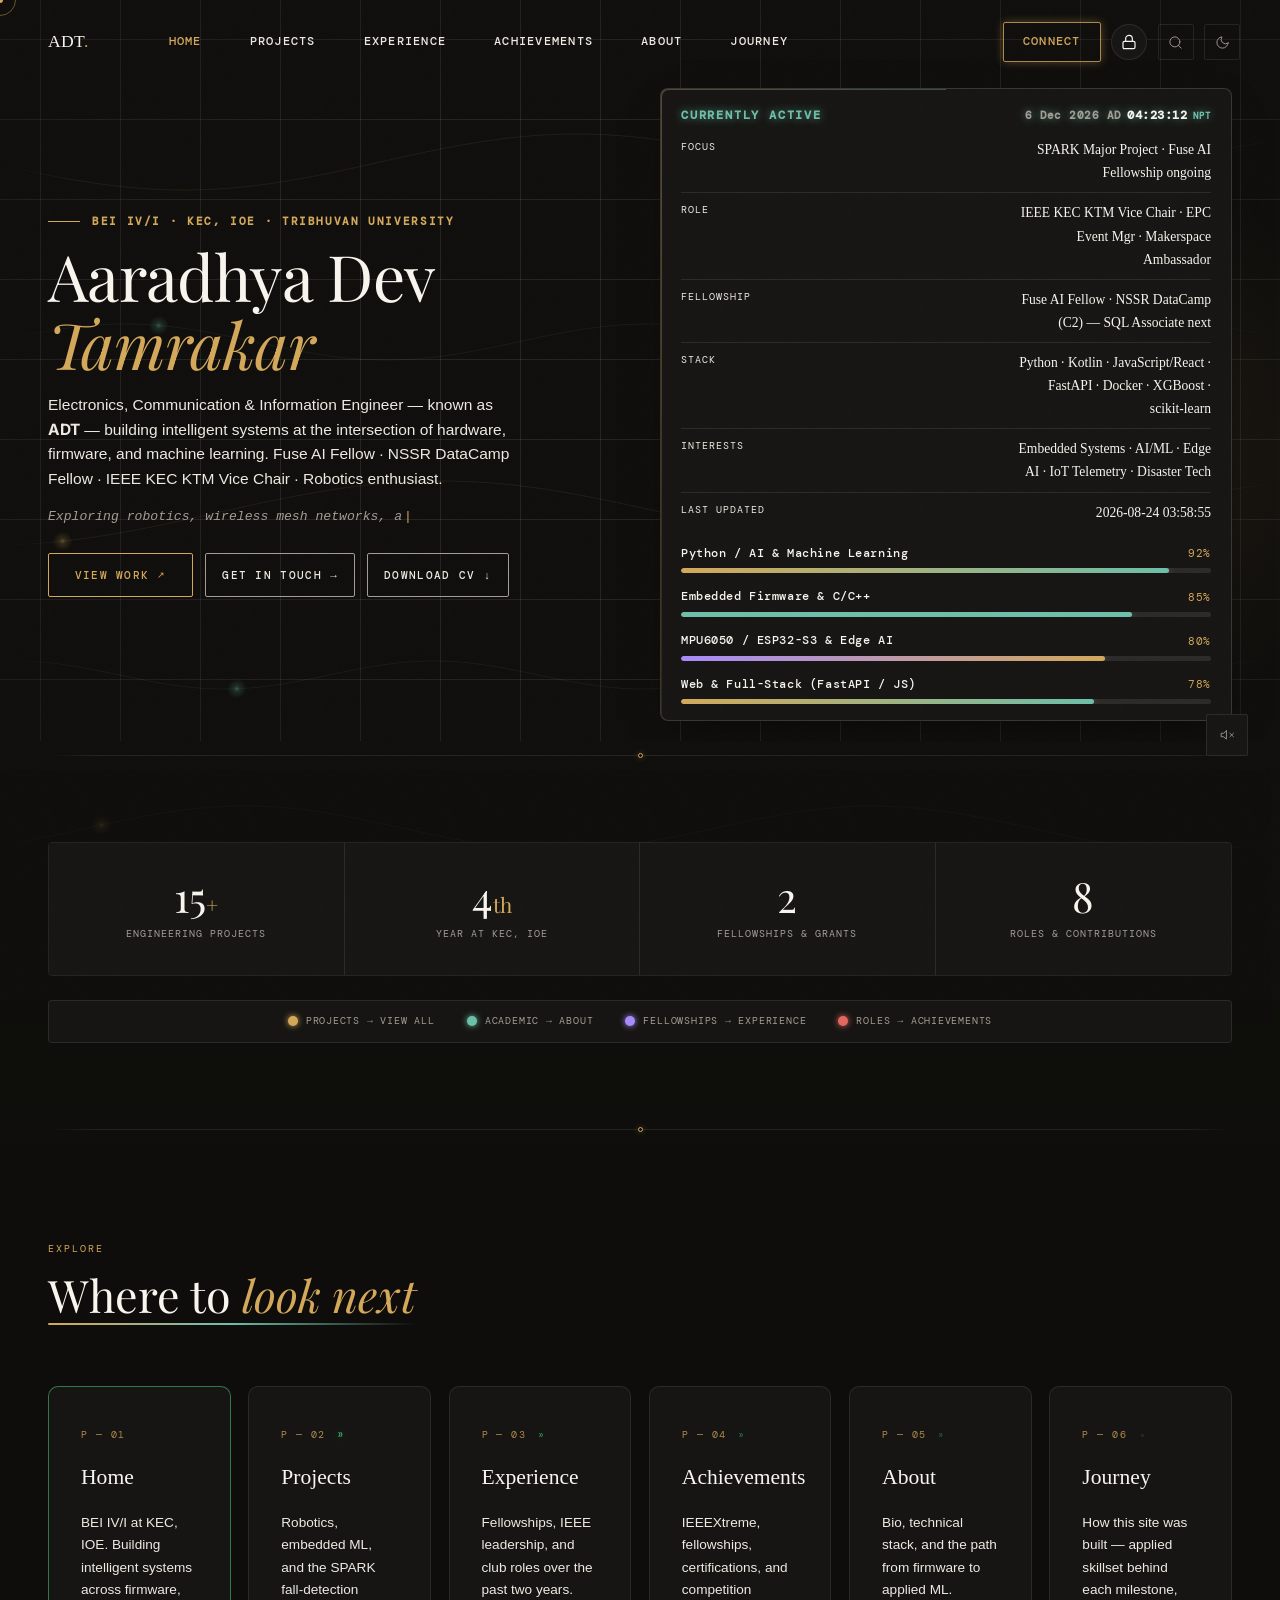
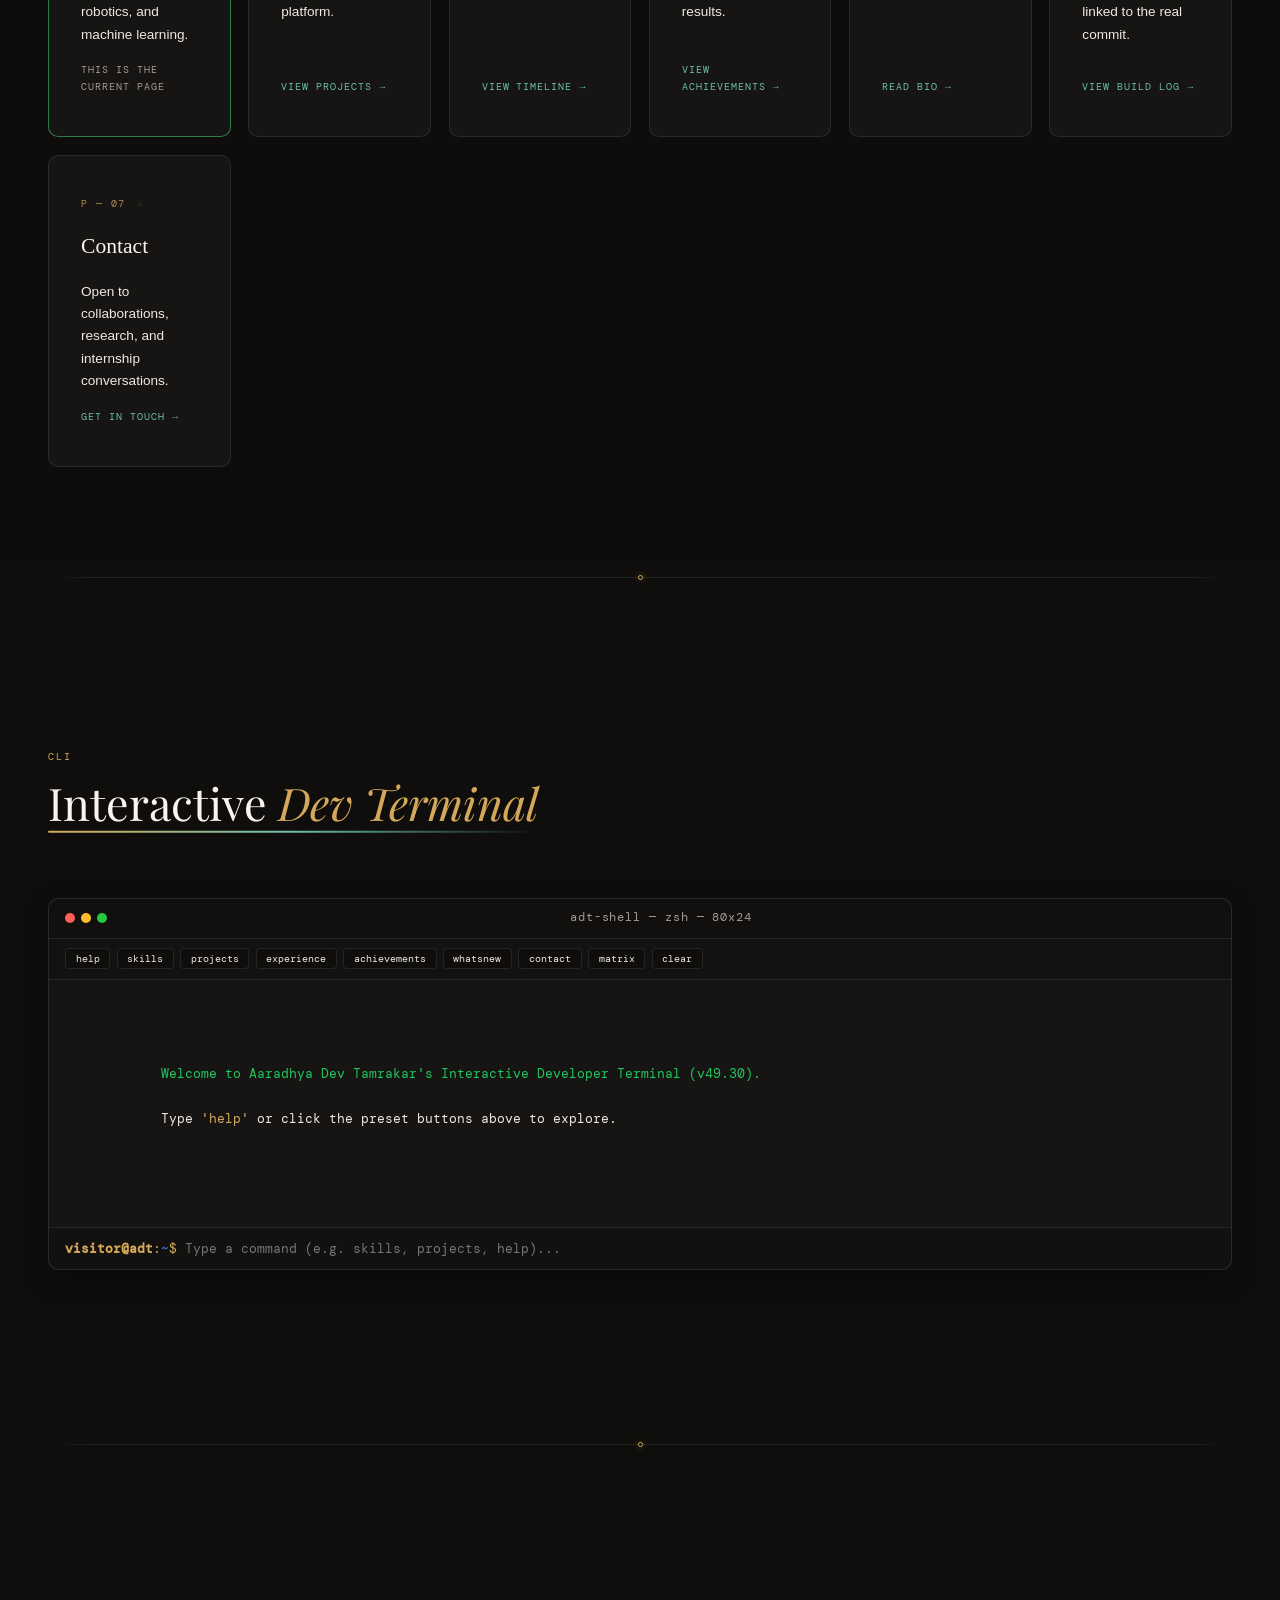
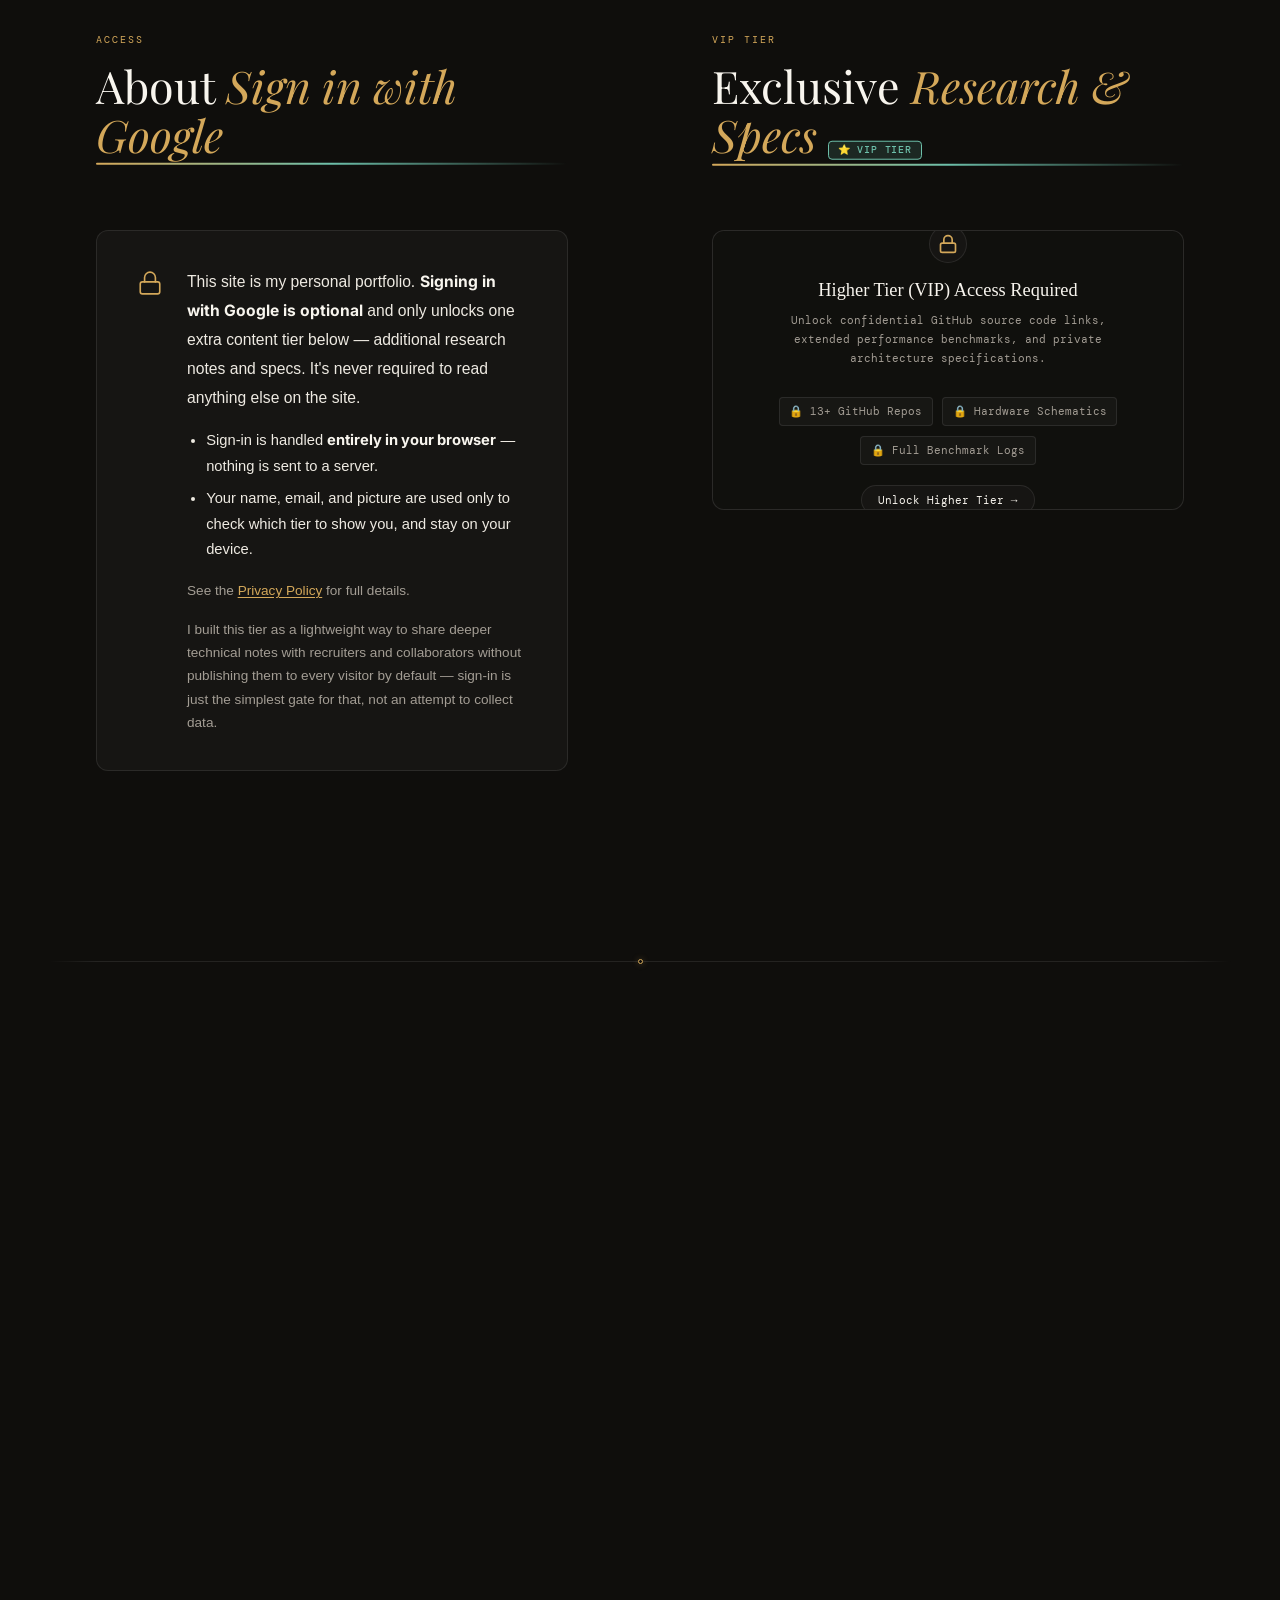
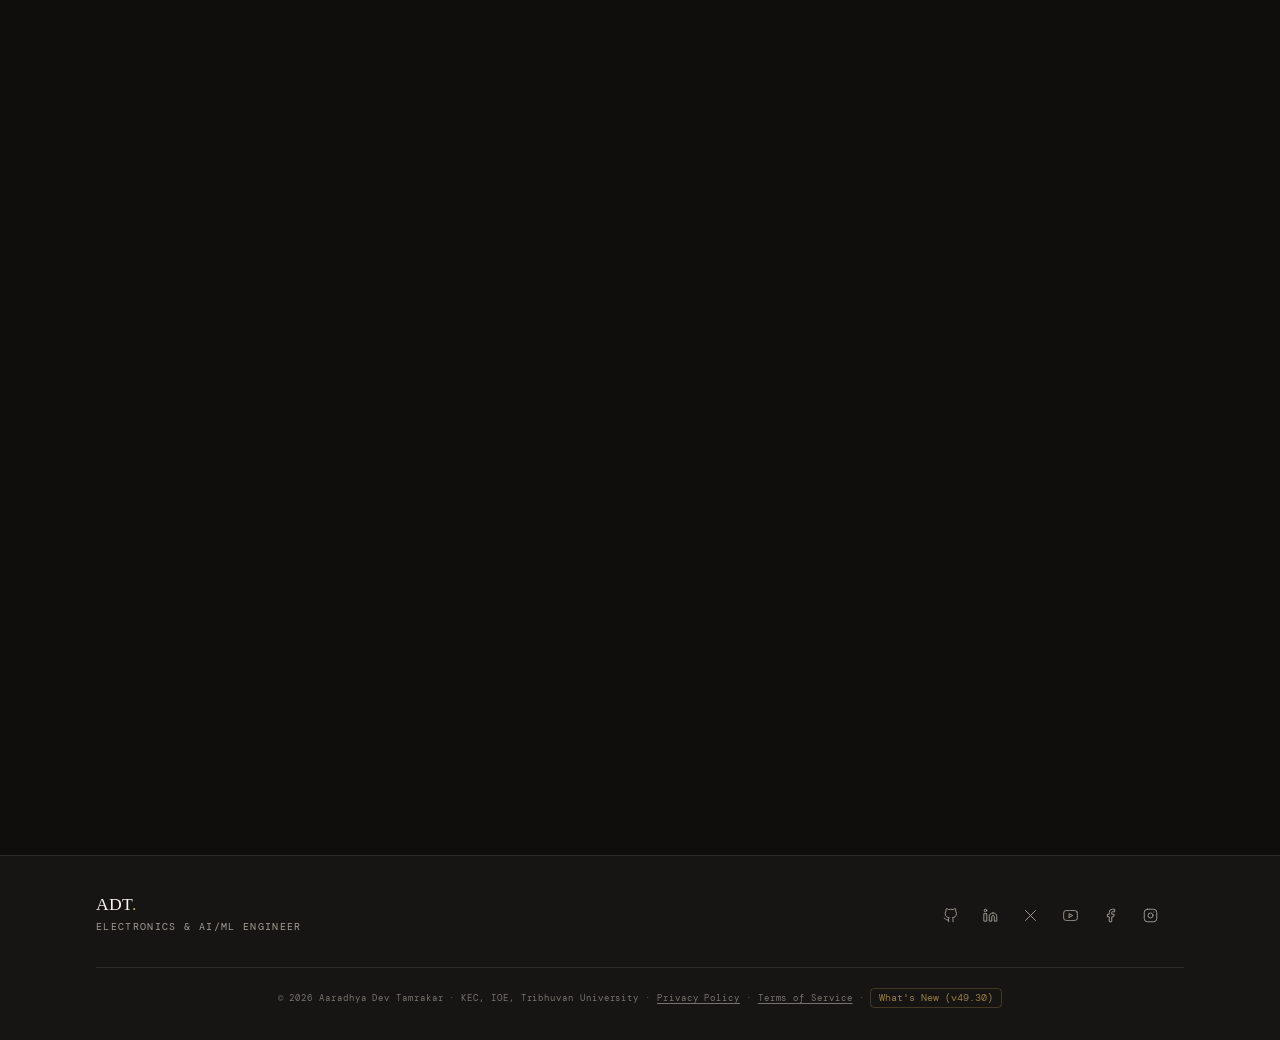
==== commit b79ab198: "fix(seo): migrate canonical/OG/schema URLs to aaradhyadt.github.io, align SPARK team and Fuse Wk8-14" ====
--- a/index.html
+++ b/index.html
@@ -33,15 +33,15 @@
       document.head.appendChild(l);
     })();
   </script>
-  <link rel="canonical" href="https://aaradhya-dev-tamrakar.github.io/" />
+  <link rel="canonical" href="https://aaradhyadt.github.io/" />
 
   <!-- Open Graph -->
   <meta property="og:type" content="website" />
-  <meta property="og:url" content="https://aaradhya-dev-tamrakar.github.io/" />
+  <meta property="og:url" content="https://aaradhyadt.github.io/" />
   <meta property="og:title" content="ADT | Aaradhya Dev Tamrakar — Electronics Engineer &amp; AI/ML Developer" />
   <meta property="og:description"
     content="BEI IV/I at KEC, IOE · Fuse AI Fellow · IEEE KEC KTM Vice Chair · Building intelligent systems at the intersection of firmware, robotics, and machine learning." />
-  <meta property="og:image" content="https://aaradhya-dev-tamrakar.github.io/assets/images/og-image.jpg" />
+  <meta property="og:image" content="https://aaradhyadt.github.io/assets/images/og-image.jpg" />
   <meta property="og:image:width" content="1200" />
   <meta property="og:image:height" content="630" />
   <meta property="og:locale" content="en_US" />
@@ -54,14 +54,14 @@
   <meta name="twitter:title" content="ADT | Aaradhya Dev Tamrakar — Electronics Engineer &amp; AI/ML Developer" />
   <meta name="twitter:description"
     content="BEI IV/I at KEC, IOE · Fuse AI Fellow · IEEE KEC KTM Vice Chair · Robotics, embedded systems, machine learning." />
-  <meta name="twitter:image" content="https://aaradhya-dev-tamrakar.github.io/assets/images/og-image.jpg" />
+  <meta name="twitter:image" content="https://aaradhyadt.github.io/assets/images/og-image.jpg" />
 
   <!-- JSON-LD: Person & WebSite -->
   <script type="application/ld+json">
       {
         "@context": "https://schema.org",
         "@type": "Person",
-        "@id": "https://aaradhya-dev-tamrakar.github.io/#person",
+        "@id": "https://aaradhyadt.github.io/#person",
         "name": "Aaradhya Dev Tamrakar",
         "alternateName": [
           "Aaradhya",
@@ -78,8 +78,8 @@
           "Aaradhya Nepal",
           "Aaradhya Engineer"
         ],
-        "url": "https://aaradhya-dev-tamrakar.github.io/",
-        "image": "https://aaradhya-dev-tamrakar.github.io/assets/images/photo.png",
+        "url": "https://aaradhyadt.github.io/",
+        "image": "https://aaradhyadt.github.io/assets/images/photo.png",
         "jobTitle": "Electronics Engineer & AI/ML Developer",
         "description": "BEI IV/I student at Kathmandu Engineering College, IOE, Tribhuvan University. Fuse AI Fellow (Fusemachines 2026), NSSR DataCamp Fellow, IEEE KEC KTM Vice Chair.",
         "email": "aaradhyadevtmr@gmail.com",
@@ -136,6 +136,7 @@
         "sameAs": [
           "https://www.linkedin.com/in/aaradhya-dev-tamrakar",
           "https://github.com/AaradhyaDT",
+          "https://github.com/Aaradhya-Dev-Tamrakar",
           "https://x.com/AaradhyaDT",
           "https://instagram.com/aaradhya_dev_tamrakar"
         ]
@@ -145,7 +146,7 @@
       {
         "@context": "https://schema.org",
         "@type": "WebSite",
-        "@id": "https://aaradhya-dev-tamrakar.github.io/#website",
+        "@id": "https://aaradhyadt.github.io/#website",
         "name": "ADT — Aaradhya Dev Tamrakar",
         "alternateName": [
           "Aaradhya",
@@ -158,9 +159,9 @@
           "ADT Website",
           "ADT Games"
         ],
-        "url": "https://aaradhya-dev-tamrakar.github.io/",
+        "url": "https://aaradhyadt.github.io/",
         "author": {
-          "@id": "https://aaradhya-dev-tamrakar.github.io/#person"
+          "@id": "https://aaradhyadt.github.io/#person"
         }
       }
     </script>
--- a/assets/css/modules/components.css
+++ b/assets/css/modules/components.css
@@ -599,14 +599,14 @@
 
 /* ── Interactive Skill Radar & Domain Competencies (v43) ── */
 .skill-radar-section {
-  margin: 3rem 0;
+  margin: 2rem 0;
 }
 
 .skill-radar-card {
   background: var(--bg2);
   border: 1px solid var(--line);
   border-radius: 20px;
-  padding: 2rem;
+  padding: 1.5rem;
   box-shadow: 0 16px 40px rgba(0, 0, 0, 0.25);
   position: relative;
   overflow: hidden;
@@ -616,34 +616,34 @@
   display: flex;
   justify-content: space-between;
   align-items: flex-start;
-  margin-bottom: 1.5rem;
+  margin-bottom: 1rem;
   flex-wrap: wrap;
-  gap: 1rem;
+  gap: 0.75rem;
 }
 
 .skill-radar-title-group h2 {
   font-family: var(--display-serif);
-  font-size: 1.6rem;
+  font-size: 1.4rem;
   color: var(--heading);
-  margin-bottom: 0.25rem;
+  margin-bottom: 0.2rem;
 }
 
 .skill-radar-title-group p {
-  font-size: 0.85rem;
+  font-size: 0.8rem;
   color: var(--muted);
 }
 
 .radar-layout-grid {
   display: grid;
-  grid-template-columns: 340px 1fr;
-  gap: 2rem;
-  align-items: center;
+  grid-template-columns: 280px 1fr;
+  gap: 1.5rem;
+  align-items: start;
 }
 
 @media (max-width: 900px) {
   .radar-layout-grid {
     grid-template-columns: 1fr;
-    gap: 1.5rem;
+    gap: 1rem;
   }
 }
 
@@ -653,11 +653,13 @@
   align-items: center;
   position: relative;
   width: 100%;
-  max-width: 340px;
+  max-width: 280px;
   margin: 0 auto;
+  aspect-ratio: 1;
 }
 
 .radar-canvas {
+  display: block;
   max-width: 100%;
   height: auto;
   filter: drop-shadow(0 0 12px var(--accent-a35));
@@ -666,14 +668,14 @@
 .radar-domains-list {
   display: flex;
   flex-direction: column;
-  gap: 0.75rem;
+  gap: 0.4rem;
 }
 
 .domain-item {
   background: var(--bg);
   border: 1px solid var(--line);
-  border-radius: 12px;
-  padding: 0.85rem 1.1rem;
+  border-radius: 10px;
+  padding: 0.55rem 0.85rem;
   cursor: pointer;
   transition: border-color 0.25s ease, transform 0.2s ease, box-shadow 0.25s ease;
 }
@@ -690,36 +692,58 @@
   justify-content: space-between;
   align-items: center;
   font-family: var(--mono);
-  font-size: 0.82rem;
+  font-size: 0.78rem;
   font-weight: 600;
   color: var(--heading);
 }
 
 .domain-score {
   color: var(--accent);
-  font-size: 0.78rem;
+  font-size: 0.74rem;
 }
 
 .domain-desc {
-  font-size: 0.78rem;
+  font-size: 0.72rem;
   color: var(--muted);
+  margin-top: 0.25rem;
+  line-height: 1.35;
+  max-height: 0;
+  overflow: hidden;
+  opacity: 0;
+  transition: max-height 0.3s ease, opacity 0.25s ease, margin-top 0.25s ease;
+}
+
+.domain-item.active .domain-desc,
+.domain-item:hover .domain-desc {
+  max-height: 3rem;
+  opacity: 1;
+  margin-top: 0.3rem;
+}
+
+.domain-tech-tags {
+  display: flex;
+  flex-wrap: wrap;
+  gap: 0.3rem;
   margin-top: 0.35rem;
-  line-height: 1.4;
-}
-
-.domain-tech-tags {
-  display: flex;
-  flex-wrap: wrap;
-  gap: 0.35rem;
-  margin-top: 0.5rem;
+  max-height: 0;
+  overflow: hidden;
+  opacity: 0;
+  transition: max-height 0.3s ease, opacity 0.25s ease, margin-top 0.25s ease;
+}
+
+.domain-item.active .domain-tech-tags,
+.domain-item:hover .domain-tech-tags {
+  max-height: 3rem;
+  opacity: 1;
+  margin-top: 0.4rem;
 }
 
 .domain-tech-tag {
   font-family: var(--mono);
-  font-size: 0.65rem;
+  font-size: 0.6rem;
   background: var(--accent-a07);
   color: var(--accent);
-  padding: 0.15rem 0.45rem;
+  padding: 0.12rem 0.4rem;
   border-radius: 6px;
   border: 1px solid var(--accent-a12);
 }
@@ -1270,18 +1294,18 @@
   }
 
   .skill-radar-card {
-    padding: 1.25rem 0.85rem;
+    padding: 1rem 0.75rem;
     border-radius: 14px;
   }
 
   .skill-radar-header {
     flex-direction: column;
     align-items: stretch;
-    gap: 0.75rem;
+    gap: 0.5rem;
   }
 
   .skill-radar-title-group h2 {
-    font-size: 1.3rem;
+    font-size: 1.2rem;
   }
 
   .lightbox-inner {
--- a/assets/css/modules/tour.css
+++ b/assets/css/modules/tour.css
@@ -322,21 +322,53 @@
 .tour-scrim {
   position: absolute;
   inset: 0;
-  background: rgba(10, 10, 12, 0.55);
-  -webkit-backdrop-filter: blur(2px);
-  backdrop-filter: blur(2px);
+  width: 100%;
+  height: 100%;
+  pointer-events: none;
+}
+
+.tour-mask-svg {
+  position: absolute;
+  inset: 0;
+  width: 100vw;
+  height: 100vh;
+  display: block;
+}
+
+.tour-mask-bg {
+  cursor: pointer;
+  pointer-events: auto;
+}
+
+#tourHoleRect {
+  transition: x 0.3s cubic-bezier(0.16, 1, 0.3, 1), y 0.3s cubic-bezier(0.16, 1, 0.3, 1), width 0.3s cubic-bezier(0.16, 1, 0.3, 1), height 0.3s cubic-bezier(0.16, 1, 0.3, 1);
+}
+
+.tour-spotlight-frame {
+  position: fixed;
+  border: 2px solid var(--accent);
+  border-radius: 10px;
+  box-shadow: 0 0 20px var(--accent-a35), inset 0 0 10px var(--accent-a12);
+  pointer-events: none;
+  z-index: 10011;
+  display: none;
+  transition: top 0.3s cubic-bezier(0.16, 1, 0.3, 1), left 0.3s cubic-bezier(0.16, 1, 0.3, 1), width 0.3s cubic-bezier(0.16, 1, 0.3, 1), height 0.3s cubic-bezier(0.16, 1, 0.3, 1);
+}
+
+/* Disable content-visibility containment during active tour so highlighted elements
+   and children are never trapped behind the tour scrim stacking context */
+body.tour-active .cv-auto,
+body.tour-active .content-visibility-auto,
+body.tour-active .cv-card {
+  content-visibility: visible !important;
 }
 
 .tour-highlight {
   position: relative !important;
   z-index: 10011 !important;
-  outline: 2px solid var(--accent);
-  outline-offset: 6px;
-  border-radius: 10px;
-  /* box-shadow scrim removed — it painted at the highlight's z-level (10011)
-     and covered the card (inside overlay at 10010), causing double-dimming,
-     transparent-looking backgrounds, and unclickable buttons. The .tour-scrim
-     element now handles all backdrop dimming instead. */
+  outline: 2px solid var(--accent) !important;
+  outline-offset: 8px !important;
+  border-radius: 10px !important;
   transition: outline-color 0.2s ease;
   pointer-events: auto !important;
 }
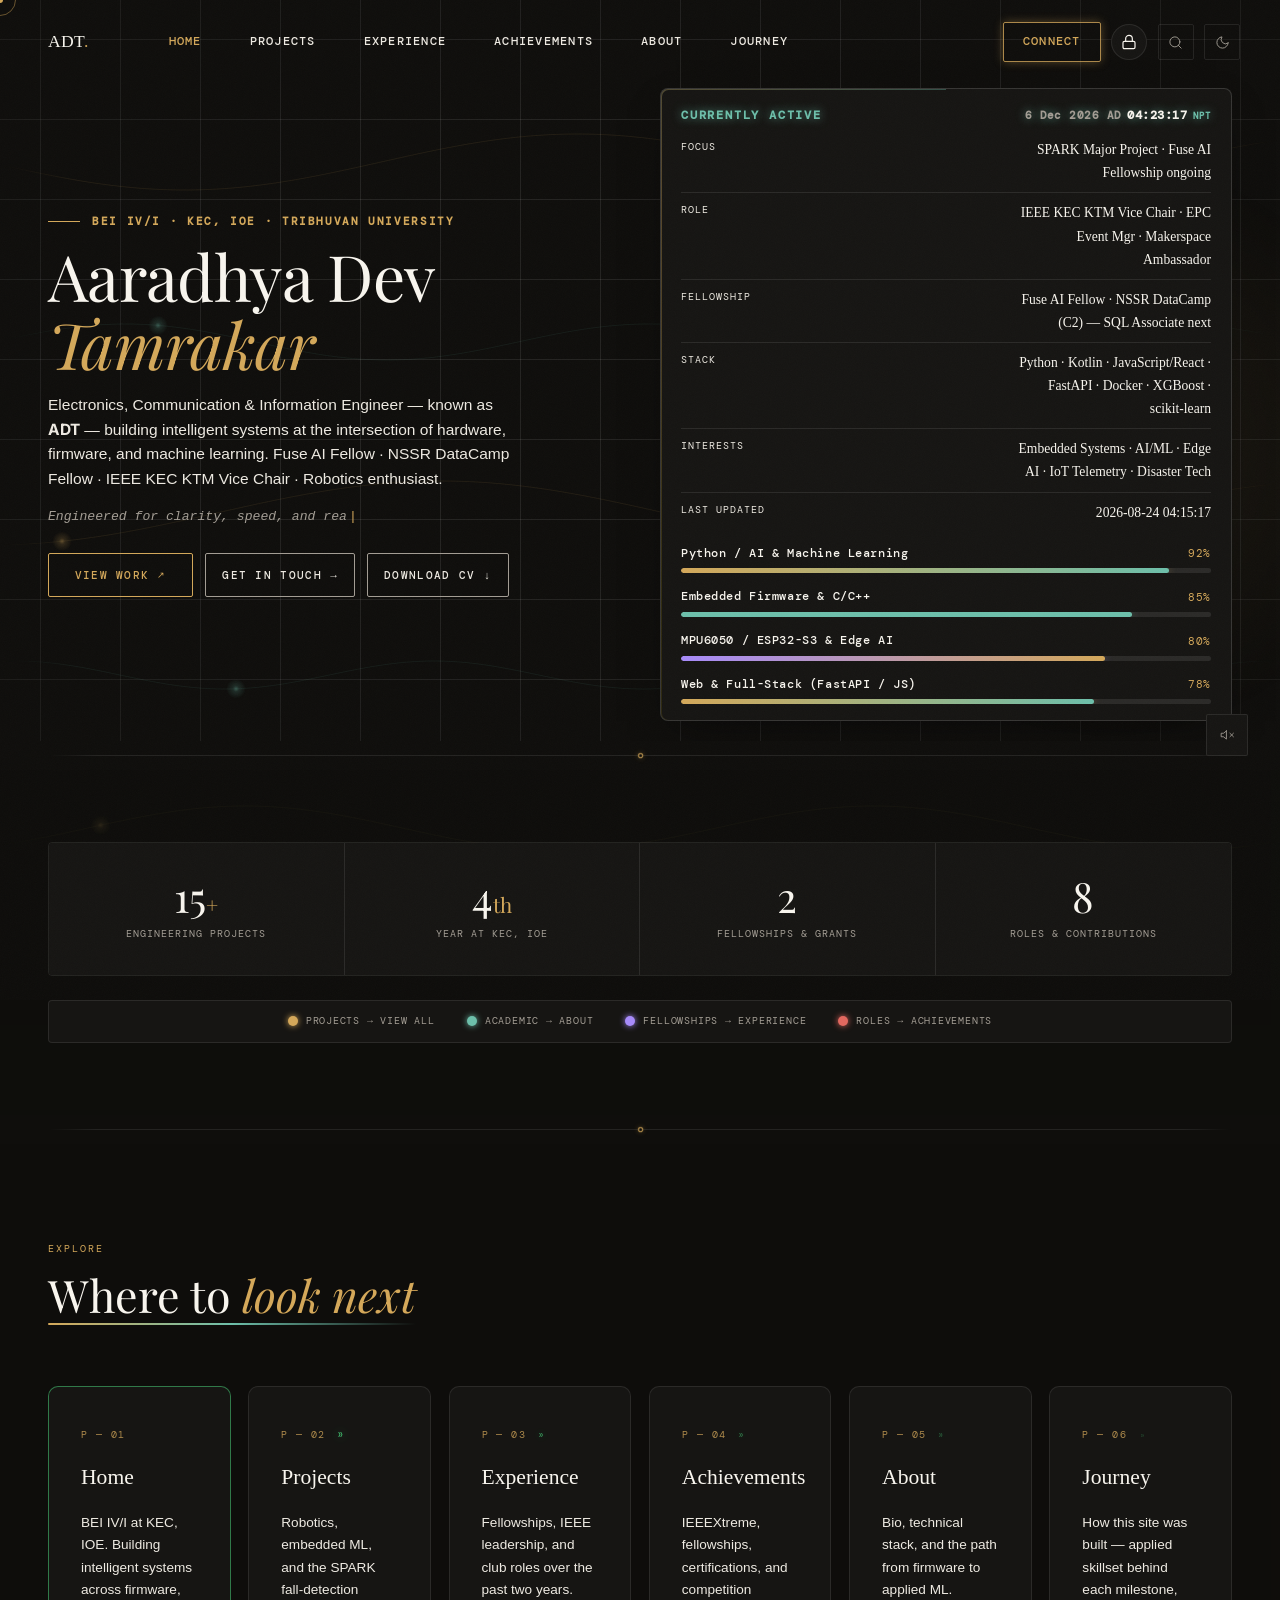
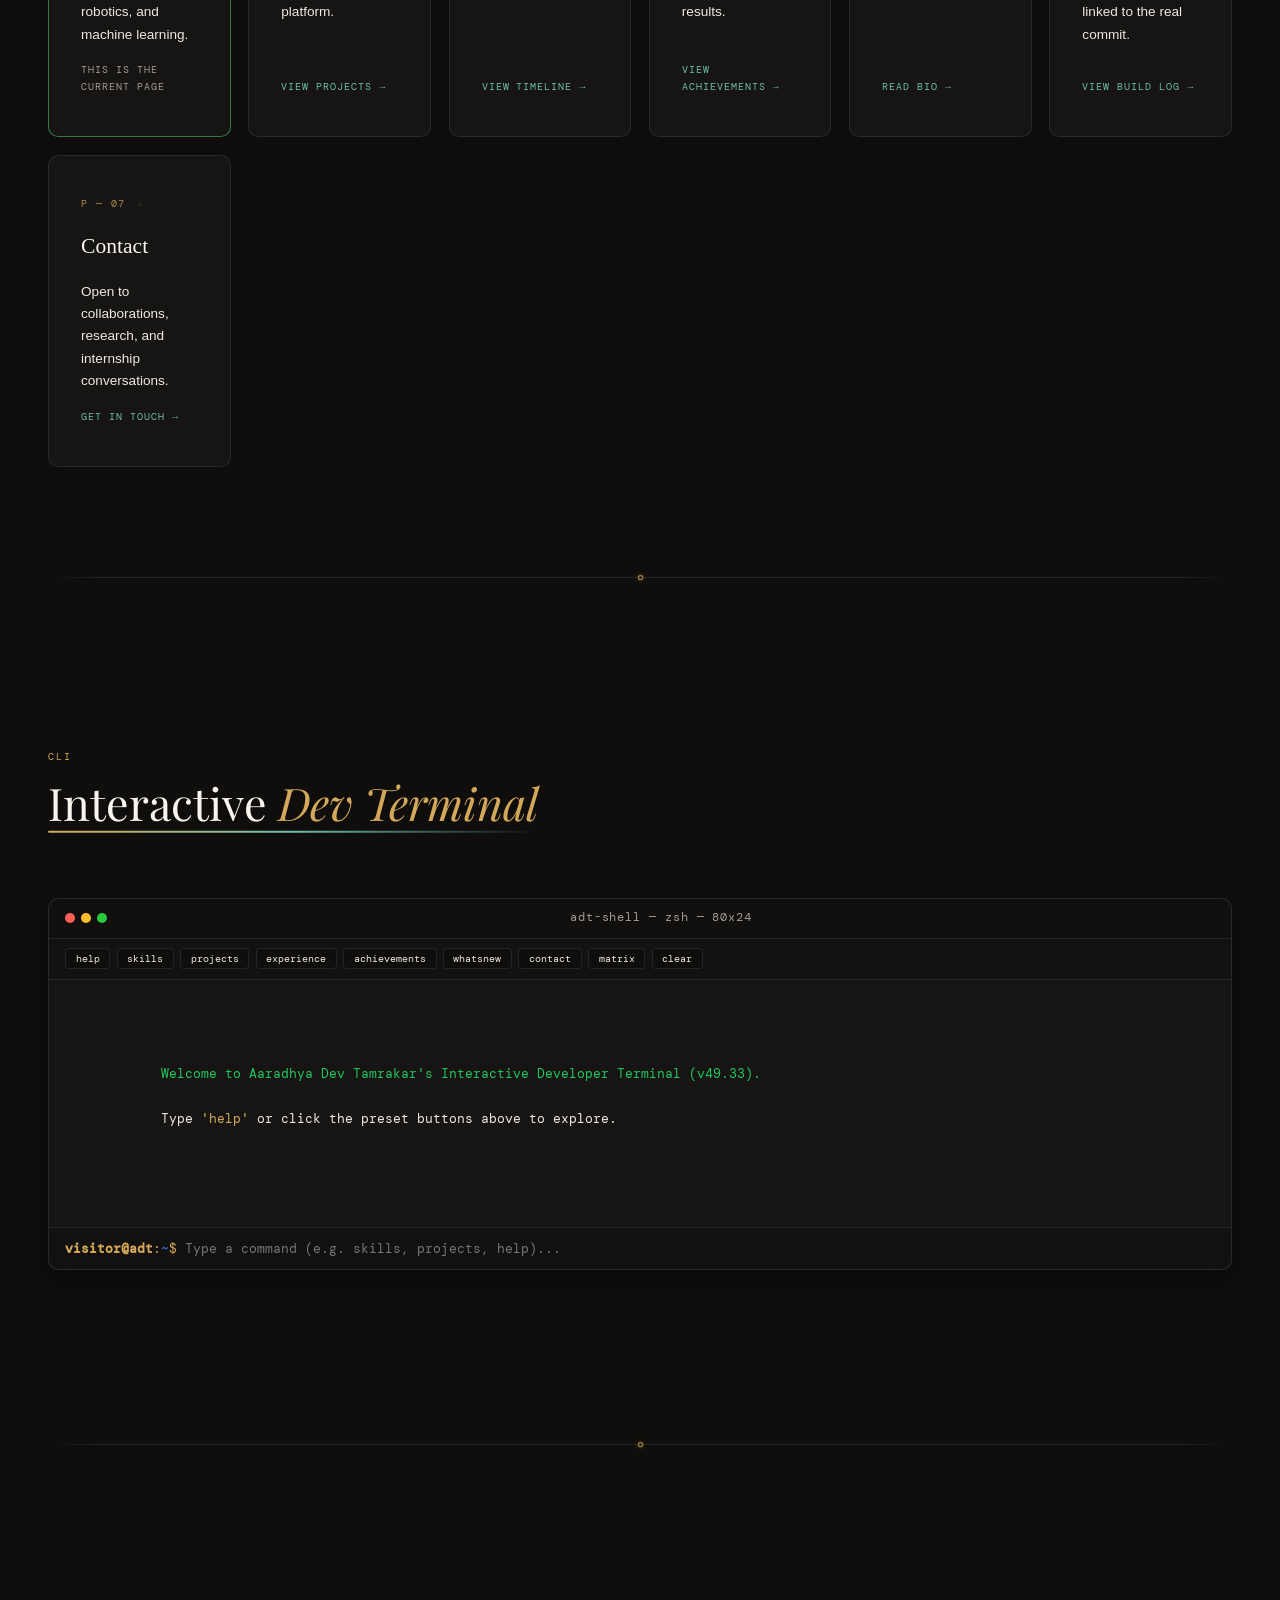
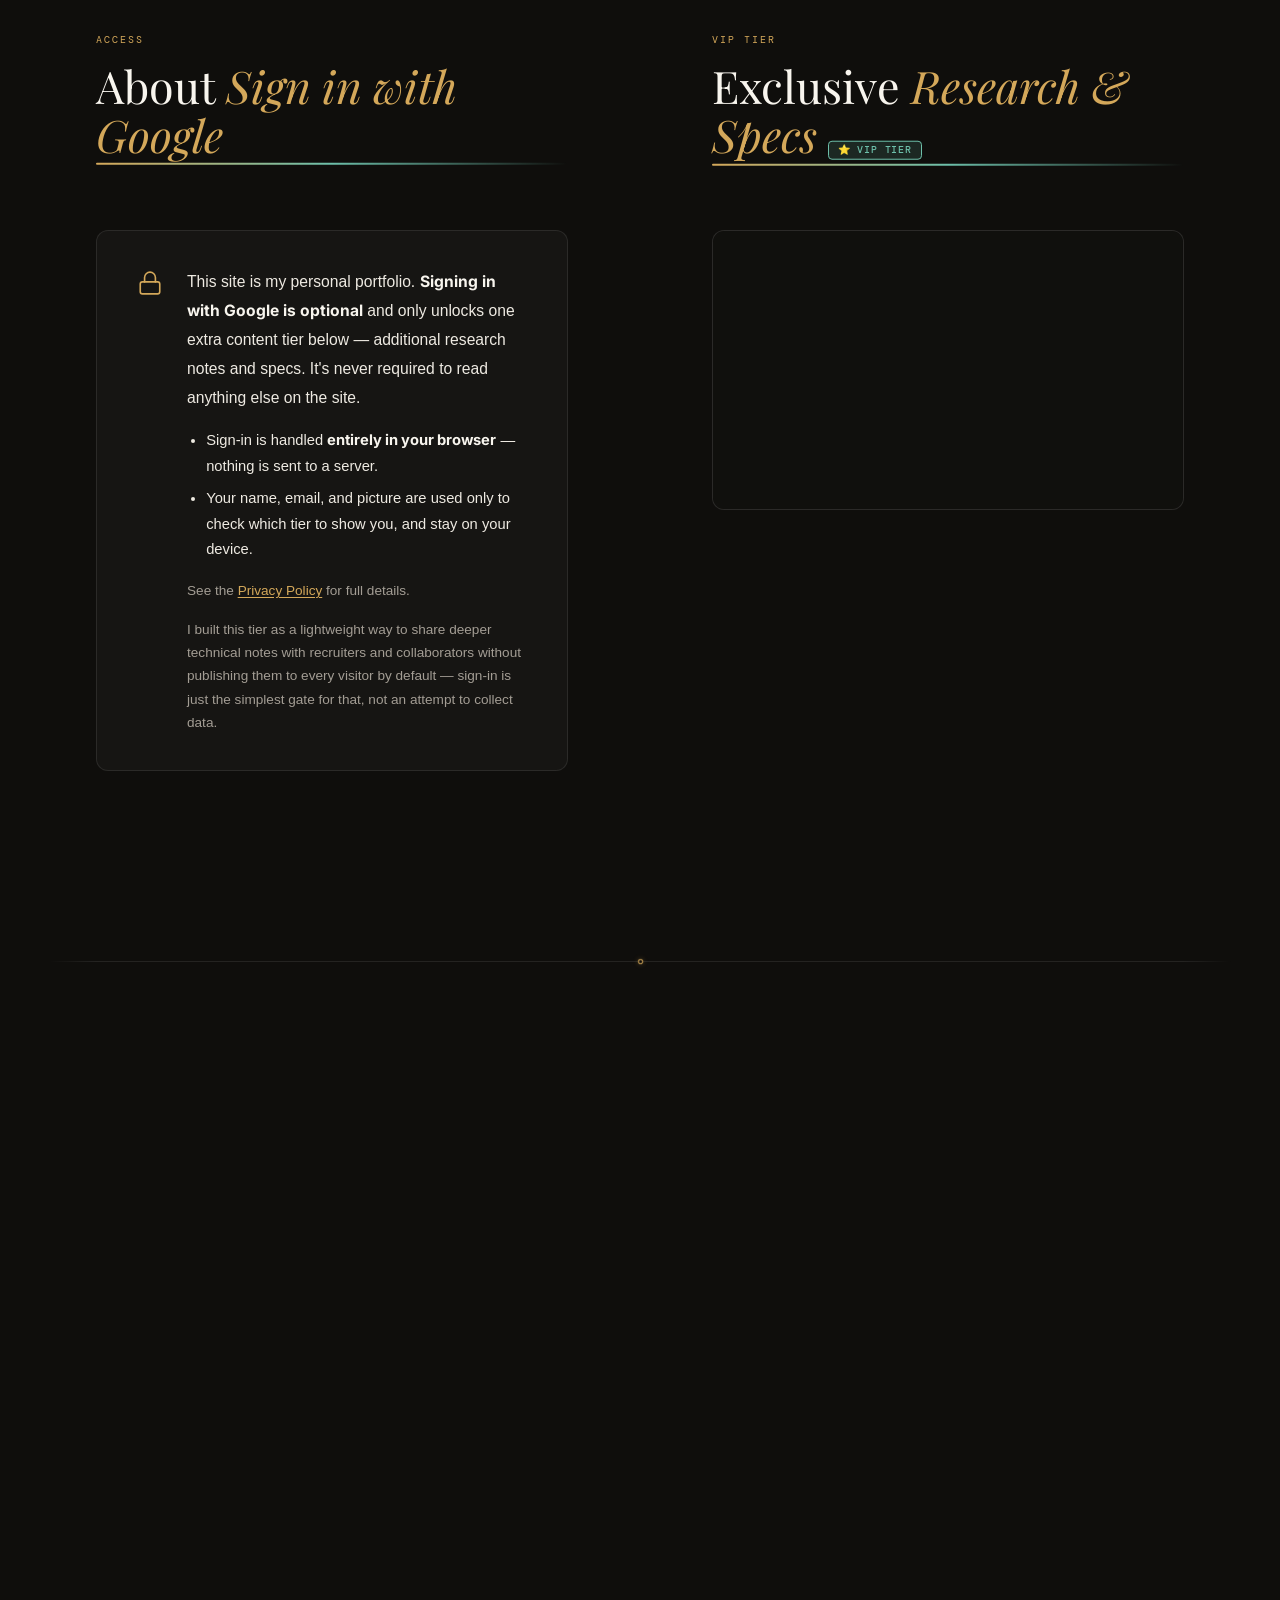
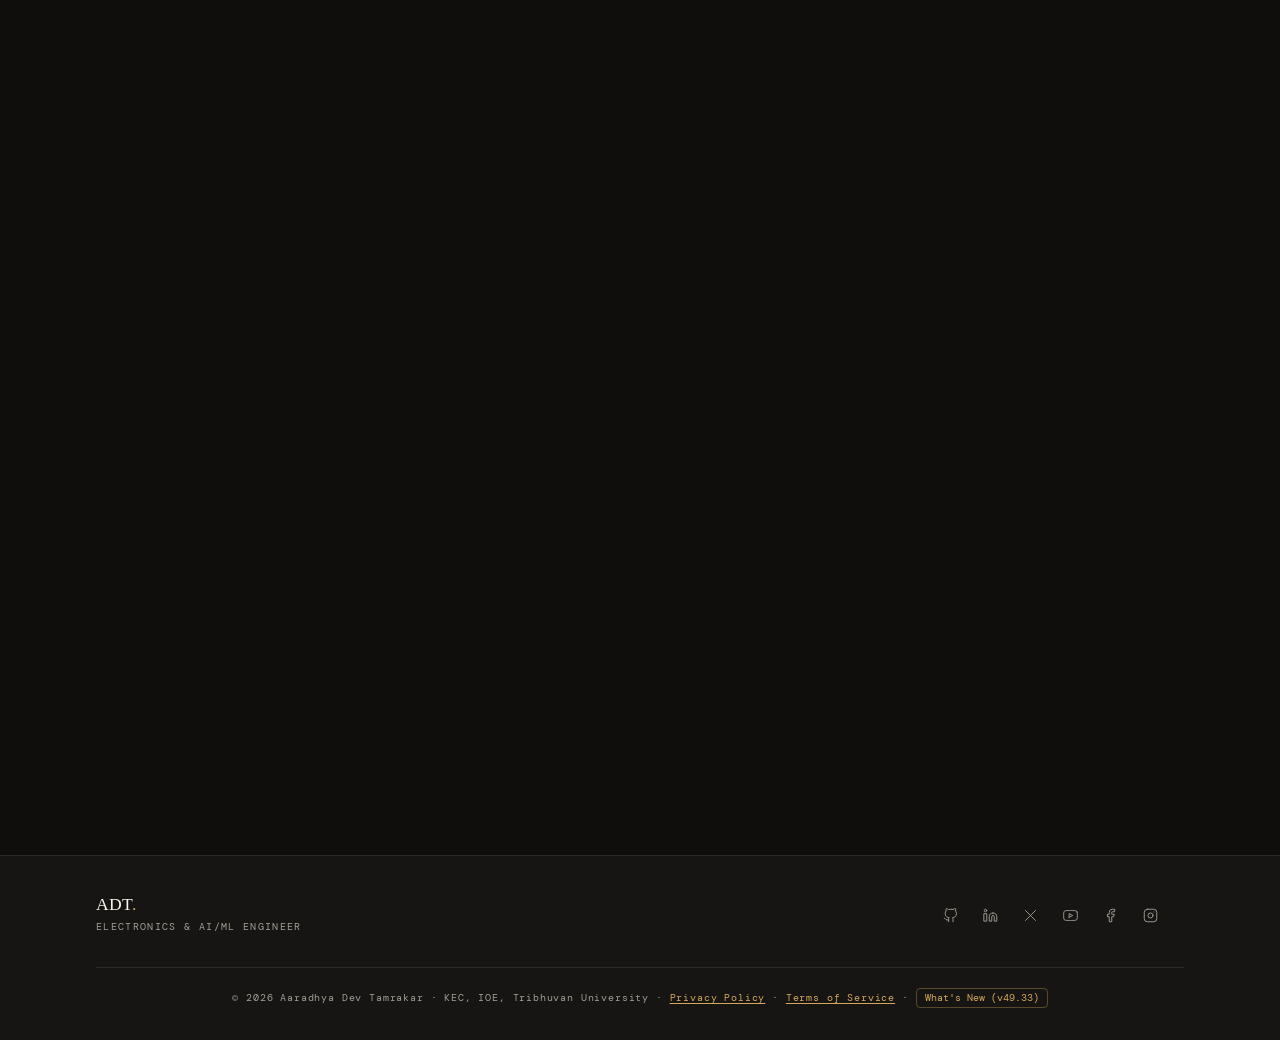
==== commit 9470cca9: "perf(core): optimize contrast for 100 A11y, defer GA4 and canvas animations, fix CLS on hero-glow" ====
--- a/index.html
+++ b/index.html
@@ -253,6 +253,8 @@
       background: radial-gradient(circle, var(--accent-a07) 0%, transparent 70%);
       pointer-events: none;
       z-index: 0;
+      contain: paint;
+      will-change: transform;
       animation: glow-drift 20s ease-in-out infinite;
     }
 
@@ -412,8 +414,9 @@
       gap: 0.5rem;
       font-weight: 800;
       color: var(--accent2);
-      text-shadow: 0 0 8px var(--glow-teal-a70);
+      text-shadow: 0 0 10px var(--glow-teal-a70);
       animation: label-glow 2.4s ease-in-out infinite;
+      will-change: opacity;
     }
 
     html[data-theme="light"] .status-label {
@@ -424,10 +427,10 @@
 
     @keyframes label-glow {
       0%, 100% {
-        text-shadow: 0 0 8px var(--glow-teal-a70);
+        opacity: 0.88;
       }
       50% {
-        text-shadow: 0 0 16px var(--glow-teal);
+        opacity: 1;
       }
     }
 
--- a/assets/css/modules/base.css
+++ b/assets/css/modules/base.css
@@ -347,14 +347,17 @@
   z-index: 1;
   box-shadow: 0 0 6px var(--accent-a35);
   animation: divider-node-pulse 4s ease-in-out infinite;
+  will-change: transform, opacity;
 }
 
 @keyframes divider-node-pulse {
   0%, 100% {
-    box-shadow: 0 0 4px var(--accent-a35), 0 0 0 0 var(--accent-a12);
+    transform: scale(1);
+    opacity: 0.85;
   }
   50% {
-    box-shadow: 0 0 10px var(--accent-a80), 0 0 0 4px var(--accent-a12);
+    transform: scale(1.25);
+    opacity: 1;
   }
 }
 
--- a/assets/css/modules/base.css
+++ b/assets/css/modules/base.css
@@ -347,14 +347,17 @@
   z-index: 1;
   box-shadow: 0 0 6px var(--accent-a35);
   animation: divider-node-pulse 4s ease-in-out infinite;
+  will-change: transform, opacity;
 }
 
 @keyframes divider-node-pulse {
   0%, 100% {
-    box-shadow: 0 0 4px var(--accent-a35), 0 0 0 0 var(--accent-a12);
+    transform: scale(1);
+    opacity: 0.85;
   }
   50% {
-    box-shadow: 0 0 10px var(--accent-a80), 0 0 0 4px var(--accent-a12);
+    transform: scale(1.25);
+    opacity: 1;
   }
 }
 
--- a/assets/css/modules/layout.css
+++ b/assets/css/modules/layout.css
@@ -375,23 +375,23 @@
 .footer-copy {
   padding-top: 1.25rem;
   font-family: var(--mono);
-  font-size: 0.58rem;
-  letter-spacing: 0.1em;
+  font-size: 0.65rem;
+  letter-spacing: 0.08em;
   color: var(--muted);
   text-align: center;
-  opacity: 0.7;
 }
 
 .footer-copy a {
-  color: inherit;
+  color: var(--accent);
   text-decoration: underline;
   text-underline-offset: 2px;
   transition: color 0.2s;
 }
 
-.footer-copy a:hover {
-  color: var(--accent);
-  opacity: 1;
+.footer-copy a:hover,
+.footer-copy a:focus-visible {
+  color: var(--text);
+  outline: none;
 }
 
 
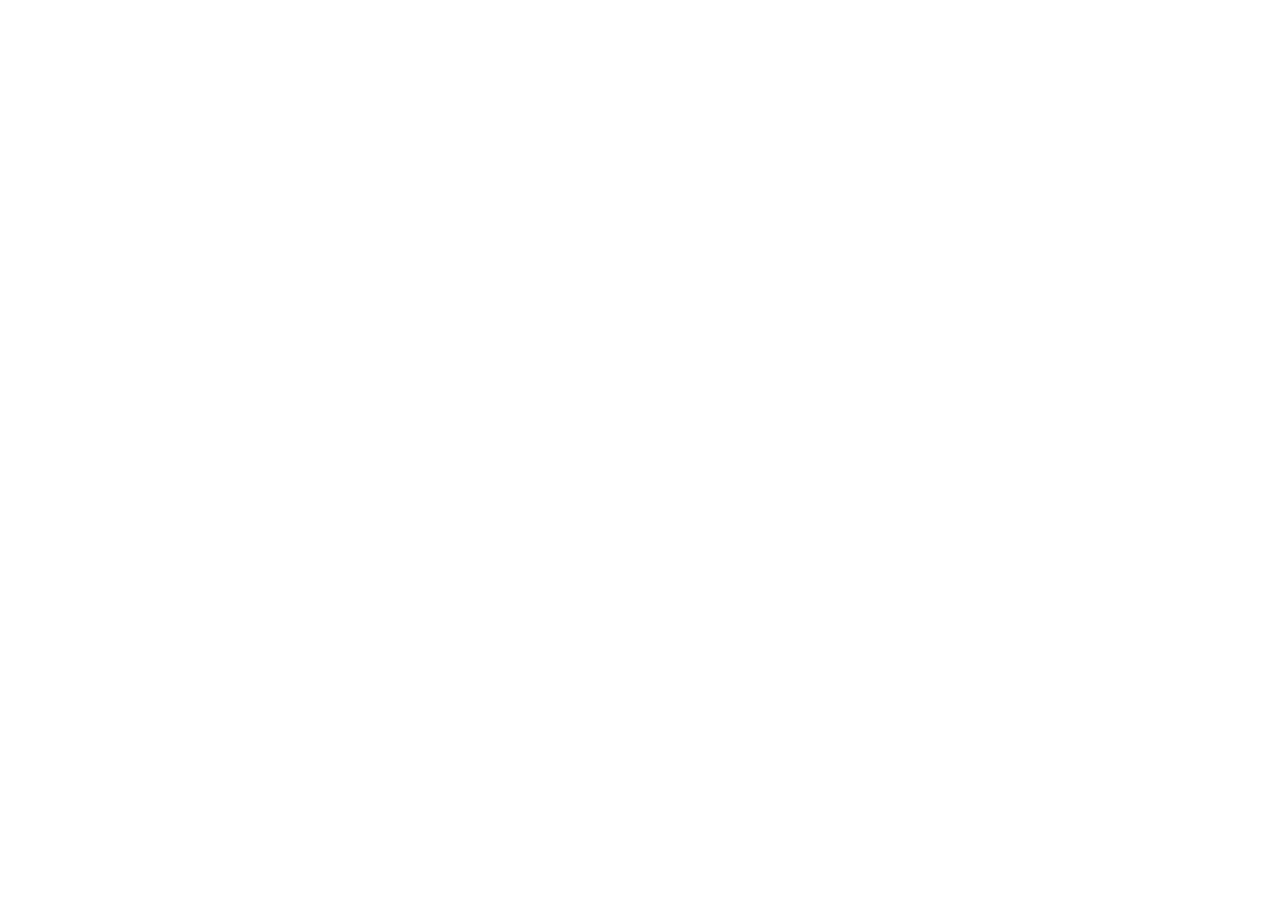
==== commit ac81e99f: "feat(seo): redirect domain and canonical authority to aaradhyadt.github.io" ====
--- a/index.html
+++ b/index.html
@@ -1,1542 +1,125 @@
-<!doctype html>
+<!DOCTYPE html>
 <html lang="en">
-
 <head>
   <meta charset="UTF-8" />
-  <meta name="viewport" content="width=device-width, initial-scale=1.0, viewport-fit=cover" />
-
-  <!-- Primary SEO -->
-  <title>
-    ADT | Aaradhya Dev Tamrakar — Electronics Engineer &amp; AI/ML Developer
-  </title>
-  <meta name="description"
-    content="Portfolio of ADT (Aaradhya Dev Tamrakar) — BEI IV/I at KEC, IOE. Fuse AI Fellow, IEEE KEC KTM Vice Chair. Building intelligent systems at the intersection of embedded firmware, robotics, and machine learning." />
-  <meta name="author" content="Aaradhya Dev Tamrakar" />
-  <meta name="keywords"
-    content="Aaradhya, ADT, Aaradhya Dev Tamrakar, Aaradhya Dev, Aaradhya Tamrakar, Aaradhya D. Tamrakar, A. D. Tamrakar, A. Dev Tamrakar, AaradhyaDT, aaradhyadevtamrakar, Aaradhya Nepal, Aaradhya engineer, electronics engineer, AI ML, embedded systems, robotics, KEC IOE, Fusemachines" />
-  <!--
-    theme-color injected by script (not static HTML) so Edge Tools
-    doesn't flag the Firefox-unsupported meta tag as a warning.
-    Works in Chrome/Edge; Firefox never supported it → no-op there.
-  -->
-  <script>
-    (function () {
-      var d = document.createElement('meta');
-      d.name = 'theme-color';
-      d.content = '#0f0e0c';
-      d.media = '(prefers-color-scheme: dark)';
-      document.head.appendChild(d);
-      var l = document.createElement('meta');
-      l.name = 'theme-color';
-      l.content = '#f5f2ec';
-      l.media = '(prefers-color-scheme: light)';
-      document.head.appendChild(l);
-    })();
-  </script>
+  <meta name="viewport" content="width=device-width, initial-scale=1.0" />
+  
+  <!-- SEO & Canonical Authority Transfer -->
+  <title>Redirecting to Aaradhya Dev Tamrakar's Portfolio...</title>
+  <meta name="description" content="The portfolio of Aaradhya Dev Tamrakar has permanently moved to https://aaradhyadt.github.io/." />
   <link rel="canonical" href="https://aaradhyadt.github.io/" />
-
+  
+  <!-- Instant Meta Refresh -->
+  <meta http-equiv="refresh" content="0; url=https://aaradhyadt.github.io/" />
+  
   <!-- Open Graph -->
   <meta property="og:type" content="website" />
   <meta property="og:url" content="https://aaradhyadt.github.io/" />
-  <meta property="og:title" content="ADT | Aaradhya Dev Tamrakar — Electronics Engineer &amp; AI/ML Developer" />
-  <meta property="og:description"
-    content="BEI IV/I at KEC, IOE · Fuse AI Fellow · IEEE KEC KTM Vice Chair · Building intelligent systems at the intersection of firmware, robotics, and machine learning." />
+  <meta property="og:title" content="Aaradhya Dev Tamrakar — Electronics Engineer &amp; AI/ML Developer" />
+  <meta property="og:description" content="The official portfolio has moved to https://aaradhyadt.github.io/." />
   <meta property="og:image" content="https://aaradhyadt.github.io/assets/images/og-image.jpg" />
-  <meta property="og:image:width" content="1200" />
-  <meta property="og:image:height" content="630" />
-  <meta property="og:locale" content="en_US" />
-  <meta property="og:site_name" content="Aaradhya Dev Tamrakar" />
 
-  <!-- Twitter / X -->
-  <meta name="twitter:card" content="summary_large_image" />
-  <meta name="twitter:site" content="@AaradhyaDT" />
-  <meta name="twitter:creator" content="@AaradhyaDT" />
-  <meta name="twitter:title" content="ADT | Aaradhya Dev Tamrakar — Electronics Engineer &amp; AI/ML Developer" />
-  <meta name="twitter:description"
-    content="BEI IV/I at KEC, IOE · Fuse AI Fellow · IEEE KEC KTM Vice Chair · Robotics, embedded systems, machine learning." />
-  <meta name="twitter:image" content="https://aaradhyadt.github.io/assets/images/og-image.jpg" />
+  <!-- JavaScript Instant Redirect -->
+  <script>
+    (function () {
+      var target = "https://aaradhyadt.github.io/" + (window.location.search || "") + (window.location.hash || "");
+      window.location.replace(target);
+    })();
+  </script>
 
-  <!-- JSON-LD: Person & WebSite -->
-  <script type="application/ld+json">
-      {
-        "@context": "https://schema.org",
-        "@type": "Person",
-        "@id": "https://aaradhyadt.github.io/#person",
-        "name": "Aaradhya Dev Tamrakar",
-        "alternateName": [
-          "Aaradhya",
-          "ADT",
-          "A.D.T",
-          "Aaradhya Dev",
-          "Aaradhya Tamrakar",
-          "Aaradhya Dev Tamrakar",
-          "Aaradhya D. Tamrakar",
-          "A. D. Tamrakar",
-          "A. Dev Tamrakar",
-          "AaradhyaDT",
-          "aaradhyadevtamrakar",
-          "Aaradhya Nepal",
-          "Aaradhya Engineer"
-        ],
-        "url": "https://aaradhyadt.github.io/",
-        "image": "https://aaradhyadt.github.io/assets/images/photo.png",
-        "jobTitle": "Electronics Engineer & AI/ML Developer",
-        "description": "BEI IV/I student at Kathmandu Engineering College, IOE, Tribhuvan University. Fuse AI Fellow (Fusemachines 2026), NSSR DataCamp Fellow, IEEE KEC KTM Vice Chair.",
-        "email": "aaradhyadevtmr@gmail.com",
-        "nationality": {
-          "@type": "Country",
-          "name": "Nepal"
-        },
-        "knowsLanguage": ["en", "ne"],
-        "knowsAbout": [
-          "Embedded Systems",
-          "Robotics",
-          "Machine Learning",
-          "FastAPI",
-          "Embedded Edge AI"
-        ],
-        "speakable": {
-          "@type": "SpeakableSpecification",
-          "cssSelector": [".hero-desc", ".hero-name"]
-        },
-        "alumniOf": {
-          "@type": "EducationalOrganization",
-          "name": "Kathmandu Engineering College, IOE, Tribhuvan University"
-        },
-        "hasCredential": [
-          {
-            "@type": "EducationalOccupationalCredential",
-            "name": "Fuse AI Fellow",
-            "credentialCategory": "Fellowship",
-            "recognizedBy": {
-              "@type": "Organization",
-              "name": "Fusemachines"
-            }
-          },
-          {
-            "@type": "EducationalOccupationalCredential",
-            "name": "NSSR DataCamp Fellow",
-            "credentialCategory": "Fellowship",
-            "recognizedBy": {
-              "@type": "Organization",
-              "name": "DataCamp"
-            }
-          }
-        ],
-        "memberOf": [
-          {
-            "@type": "Organization",
-            "name": "IEEE Kathmandu Engineering College Student Branch",
-            "member": {
-              "@type": "OrganizationRole",
-              "roleName": "Vice Chair"
-            }
-          }
-        ],
-        "sameAs": [
-          "https://www.linkedin.com/in/aaradhya-dev-tamrakar",
-          "https://github.com/AaradhyaDT",
-          "https://github.com/Aaradhya-Dev-Tamrakar",
-          "https://x.com/AaradhyaDT",
-          "https://instagram.com/aaradhya_dev_tamrakar"
-        ]
-      }
-    </script>
-  <script type="application/ld+json">
-      {
-        "@context": "https://schema.org",
-        "@type": "WebSite",
-        "@id": "https://aaradhyadt.github.io/#website",
-        "name": "ADT — Aaradhya Dev Tamrakar",
-        "alternateName": [
-          "Aaradhya",
-          "ADT",
-          "Aaradhya Portfolio",
-          "Aaradhya Dev Tamrakar Portfolio",
-          "Aaradhya Dev Tamrakar Website",
-          "Aaradhya Website",
-          "ADT Portfolio",
-          "ADT Website",
-          "ADT Games"
-        ],
-        "url": "https://aaradhyadt.github.io/",
-        "author": {
-          "@id": "https://aaradhyadt.github.io/#person"
-        }
-      }
-    </script>
-
-  <!-- Favicon -->
-  <link rel="manifest" href="site.webmanifest" />
-  <link rel="icon"
-    href="data:image/svg+xml,<svg xmlns='http://www.w3.org/2000/svg' viewBox='0 0 32 32'><rect width='32' height='32' rx='6' fill='%230d0e11'/><text x='50%25' y='50%25' dominant-baseline='central' text-anchor='middle' font-family='Georgia,serif' font-size='13' font-weight='400' fill='%23d4a85a'>ADT</text></svg>" />
-
-  <!-- Resource preloads -->
-  <link rel="preconnect" href="https://fonts.googleapis.com" />
-  <link rel="preconnect" href="https://fonts.gstatic.com" crossorigin />
-  <link rel="preload" as="style"
-    href="https://fonts.googleapis.com/css2?family=DM+Mono:wght@400;500&family=Inter:wght@300;400;500;600;700&family=Playfair+Display:ital,wght@0,400;0,600;1,400&display=swap" />
-  <link rel="preload" href="assets/css/modules/tokens.css" as="style" />
-  <link rel="preload" href="assets/css/modules/base.css" as="style" />
-  <link rel="preload" href="assets/js/modules/core.js" as="script" />
-  <link rel="preload" href="assets/js/modules/ui.js" as="script" />
-  <link rel="preload" href="assets/js/script.js" as="script" />
-
-  <!-- Fonts — non-blocking -->
-  <link rel="stylesheet" media="print" onload="this.media='all'"
-    href="https://fonts.googleapis.com/css2?family=DM+Mono:wght@400;500&family=Inter:wght@300;400;500;600;700&family=Playfair+Display:ital,wght@0,400;0,600;1,400&display=swap" />
-  <noscript>
-    <link rel="stylesheet"
-      href="https://fonts.googleapis.com/css2?family=DM+Mono:wght@400;500&family=Inter:wght@300;400;500;600;700&family=Playfair+Display:ital,wght@0,400;0,600;1,400&display=swap" />
-  </noscript>
-
-  <!-- Critical CSS modules — loaded in parallel (eliminates @import waterfall) -->
-  <link rel="stylesheet" href="assets/css/modules/tokens.css" />
-  <link rel="stylesheet" href="assets/css/modules/base.css" />
-  <link rel="stylesheet" href="assets/css/modules/layout.css" />
-  <link rel="stylesheet" href="assets/css/modules/components.css" />
-
-  <!-- Non-critical interactive CSS modules — deferred via print/onload swap -->
-  <link rel="stylesheet" href="assets/css/modules/cmdk.css" media="print" onload="this.media='all'" />
-  <link rel="stylesheet" href="assets/css/modules/access.css" media="print" onload="this.media='all'" />
-  <link rel="stylesheet" href="assets/css/modules/terminal.css" media="print" onload="this.media='all'" />
-  <link rel="stylesheet" href="assets/css/modules/tour.css" media="print" onload="this.media='all'" />
-  <link rel="stylesheet" href="assets/css/modules/print.css" media="print" />
-
-  <!-- Page-specific: hero, stats strip, quick-nav cards -->
   <style>
-    html {
-      background: var(--bg);
+    :root {
+      --bg: #0b0f17;
+      --card-bg: rgba(18, 26, 43, 0.85);
+      --border: rgba(99, 140, 237, 0.25);
+      --text: #e2e8f0;
+      --text-muted: #94a3b8;
+      --primary: #3b82f6;
+      --primary-hover: #2563eb;
+      --glow: rgba(59, 130, 246, 0.2);
     }
-
+    * {
+      box-sizing: border-box;
+      margin: 0;
+      padding: 0;
+      font-family: -apple-system, BlinkMacSystemFont, "Segoe UI", Roboto, Helvetica, Arial, sans-serif;
+    }
     body {
-      background: transparent;
-    }
-
-    #bg-canvas,
-    #pcb-canvas {
-      display: block;
-    }
-
-    /* ── Hero ─────────────────────────────────────────────── */
-    #hero {
+      background-color: var(--bg);
+      color: var(--text);
       min-height: 100vh;
-      display: grid;
-      grid-template-columns: 1fr 1fr;
-      align-items: center;
-      padding: calc(var(--nav-h, 76px) + 2rem) 3rem 3rem;
-      gap: 4rem;
-      position: relative;
-      overflow: clip;
-    }
-
-    .hero-bg-lines {
-      position: absolute;
-      inset: -200px;
-      pointer-events: none;
-      z-index: 0;
-      background:
-        linear-gradient(90deg, var(--line) 1px, transparent 1px),
-        linear-gradient(0deg, var(--line) 1px, transparent 1px);
-      background-size: 80px 80px;
-      -webkit-mask-image: radial-gradient(ellipse 120% 120% at 50% 50%, black 20%, transparent 75%);
-      mask-image: radial-gradient(ellipse 120% 120% at 50% 50%, black 20%, transparent 75%);
-    }
-
-    .hero-glow {
-      position: absolute;
-      top: 20%;
-      right: -10%;
-      width: 600px;
-      height: 600px;
-      border-radius: 50%;
-      background: radial-gradient(circle, var(--accent-a07) 0%, transparent 70%);
-      pointer-events: none;
-      z-index: 0;
-      contain: paint;
-      will-change: transform;
-      animation: glow-drift 20s ease-in-out infinite;
-    }
-
-    @keyframes glow-drift {
-
-      0%,
-      100% {
-        transform: translate(0, 0) scale(1);
-      }
-
-      33% {
-        transform: translate(28px, -18px) scale(1.06);
-      }
-
-      66% {
-        transform: translate(-18px, 12px) scale(.96);
-      }
-    }
-
-    .hero-left {
-      position: relative;
-      z-index: 1;
-    }
-
-    .hero-tag {
-      font-family: var(--mono);
-      font-size: 0.68rem;
-      font-weight: 700;
-      letter-spacing: 0.15em;
-      text-transform: uppercase;
-      color: var(--accent);
-      margin-bottom: 1.5rem;
-      display: flex;
-      align-items: center;
-      gap: 0.75rem;
-      opacity: 0;
-      animation: fadeUp .8s .2s forwards;
-    }
-
-    .hero-tag::before {
-      content: "";
-      display: block;
-      width: 32px;
-      height: 1px;
-      background: var(--accent);
-    }
-
-    .hero-name {
-      font-family: var(--serif);
-      font-size: clamp(3rem, 5vw, 5.5rem);
-      font-weight: 300;
-      line-height: 1.05;
-      color: var(--heading);
-      letter-spacing: -0.01em;
-      opacity: 0;
-      animation: fadeUp .9s .35s forwards;
-    }
-
-    .hero-name em {
-      font-style: italic;
-      color: var(--accent);
-    }
-
-    .hero-desc {
-      margin-top: 1.8rem;
-      font-size: 0.97rem;
-      line-height: 1.85;
-      color: var(--text);
-      max-width: 480px;
-      opacity: 0;
-      animation: fadeUp .9s .5s forwards;
-    }
-
-    .hero-caption {
-      margin-top: 0.9rem;
-      font-family: var(--mono);
-      font-size: clamp(0.72rem, 1.1vw, 0.82rem);
-      font-style: italic;
-      color: var(--muted, var(--text));
-      white-space: nowrap;
-      overflow: hidden;
-      text-overflow: ellipsis;
-      max-width: 100%;
-      opacity: 0;
-      animation: fadeUp .9s .62s forwards;
-    }
-
-    .hero-actions {
-      margin-top: 2.5rem;
-      display: flex;
-      gap: 0.75rem;
-      align-items: center;
-      flex-wrap: wrap;
-      opacity: 0;
-      animation: fadeUp .9s .65s forwards;
-    }
-
-    .hero-right {
-      position: relative;
-      z-index: 1;
-      opacity: 0;
-      animation: fadeIn 1.2s .7s forwards;
-    }
-
-    @keyframes fadeUp {
-      from {
-        opacity: 0;
-        transform: translateY(24px)
-      }
-
-      to {
-        opacity: 1;
-        transform: translateY(0)
-      }
-    }
-
-    @keyframes fadeIn {
-      from {
-        opacity: 0
-      }
-
-      to {
-        opacity: 1
-      }
-    }
-
-    .status-card {
-      border-radius: 8px;
-      padding: 2rem;
-      position: relative;
-      background: var(--bg2);
-      border: 1px solid rgba(255, 255, 255, .14);
-      box-shadow: 0 16px 40px -16px rgba(0, 0, 0, .5);
-      transition: box-shadow .35s ease, border-color .35s ease, transform .35s ease;
-      overflow: hidden;
-    }
-
-    .status-card:hover {
-      box-shadow: 0 16px 40px -16px rgba(0, 0, 0, .5), 0 0 30px -8px var(--glow-gold-a30);
-      transform: translateY(-2px);
-    }
-
-    .status-card .status-label,
-    .status-card .status-items {
-      position: relative;
-      z-index: 3;
-    }
-
-    .status-label {
-      font-family: var(--mono);
-      font-size: 0.75rem;
-      letter-spacing: 0.15em;
-      text-transform: uppercase;
-      margin-bottom: 1.5rem;
-      display: flex;
-      align-items: center;
-      gap: 0.5rem;
-      font-weight: 800;
-      color: var(--accent2);
-      text-shadow: 0 0 10px var(--glow-teal-a70);
-      animation: label-glow 2.4s ease-in-out infinite;
-      will-change: opacity;
-    }
-
-    html[data-theme="light"] .status-label {
-      color: var(--accent2);
-      text-shadow: none;
-      animation: none;
-    }
-
-    @keyframes label-glow {
-      0%, 100% {
-        opacity: 0.88;
-      }
-      50% {
-        opacity: 1;
-      }
-    }
-
-    .status-clock {
-      margin-left: auto;
-      display: flex;
-      flex-wrap: wrap;
-      align-items: baseline;
-      justify-content: flex-end;
-      gap: 0.35rem;
-      font-family: var(--mono);
-      letter-spacing: 0.04em;
-      text-transform: none;
-      color: var(--heading);
-      font-variant-numeric: tabular-nums;
-      opacity: 0;
-      animation: fadeIn .9s .8s forwards;
-    }
-
-    .status-clock #statusClockDate {
-      font-size: 0.68rem;
-      color: var(--muted);
-      cursor: pointer;
-      transition: color .2s ease;
-    }
-
-    .status-clock #statusClockDate:hover {
-      color: var(--accent2);
-    }
-
-    .status-clock #statusClockTime {
-      font-size: 0.78rem;
-    }
-
-    .status-clock-tz {
-      font-size: 0.55rem;
-      letter-spacing: 0.12em;
-      color: var(--accent2);
-    }
-
-    .status-items {
-      display: flex;
-      flex-direction: column;
-      gap: 1rem;
-    }
-
-    .status-item {
-      display: flex;
-      justify-content: space-between;
-      align-items: flex-start;
-      gap: 1rem;
-      padding-bottom: 1rem;
-      border-bottom: 1px solid var(--line);
-    }
-
-    .status-item:last-child {
-      border-bottom: none;
-      padding-bottom: 0;
-    }
-
-    .status-item-label {
-      font-family: var(--mono);
-      font-size: 0.65rem;
-      letter-spacing: 0.1em;
-      text-transform: uppercase;
-      color: var(--text);
-    }
-
-    .status-item-value {
-      font-family: var(--serif);
-      font-size: 1rem;
-      font-weight: 400;
-      color: var(--heading);
-      text-align: right;
-      max-width: 200px;
-    }
-
-    html[data-theme="light"] .status-card {
-      background: #ffffff;
-      border-color: rgba(0, 0, 0, 0.08);
-      box-shadow: none;
-    }
-
-    html[data-theme="light"] .status-card:hover {
-      box-shadow: none;
-    }
-
-    html[data-theme="light"] .status-label {
-      color: #0d9488;
-      font-weight: 800;
-    }
-
-    html[data-theme="light"] .status-item-label {
-      color: #383027;
-      font-weight: 700;
-    }
-
-    html[data-theme="light"] .hero-tag {
-      color: #d97706;
-      font-weight: 600;
-    }
-
-    html[data-theme="light"] .hero-tag::before {
-      background: #d97706;
-    }
-
-    html[data-theme="light"] .hero-desc {
-      color: var(--text);
-    }
-
-    html[data-theme="light"] .skill-name {
-      color: #1f1b16;
-      font-weight: 600;
-    }
-
-    html[data-theme="light"] .skill-pct {
-      color: #d97706;
-      font-weight: 700;
-      font-size: 0.72rem;
-    }
-
-    html[data-theme="light"] .skill-track {
-      background: rgba(0, 0, 0, 0.06);
-    }
-
-    html[data-theme="light"] .skill-fill {
-      background: linear-gradient(90deg, #d97706, #059669);
-    }
-
-    html[data-theme="light"] .skill-fill--teal {
-      background: linear-gradient(90deg, #0284c7, #0d9488);
-    }
-
-    html[data-theme="light"] .skill-fill--violet {
-      background: linear-gradient(90deg, #7c3aed, #c026d3);
-    }
-
-    html[data-theme="light"] .status-clock-tz {
-      color: var(--accent2);
-    }
-
-    /* ── Stats strip ──────────────────────────────────────── */
-    #stats {
-      padding: 4.5rem 3rem;
-      background: transparent;
-      position: relative;
-    }
-
-    #stats::before {
-      content: "";
-      position: absolute;
-      inset: 0;
-      z-index: 0;
-      background: rgba(15, 14, 12, .65);
-      pointer-events: none;
-    }
-
-    html[data-theme="light"] #stats::before {
-      background: rgba(245, 242, 236, .78);
-    }
-
-    .stats-strip {
-      position: relative;
-      z-index: 1;
-      display: grid;
-      grid-template-columns: repeat(4, 1fr);
-      border: 1px solid var(--line);
-      border-radius: 4px;
-      overflow: hidden;
-    }
-
-    .stat-cell {
-      background: var(--bg2);
-      padding: 2rem 1.5rem;
-      text-align: center;
-      border-right: 1px solid var(--line);
-      transition: background .3s;
-    }
-
-    .stat-cell:last-child {
-      border-right: none;
-    }
-
-    .stat-cell:hover {
-      background: var(--bg3);
-    }
-
-    .stat-num {
-      font-family: var(--serif);
-      font-size: 2.6rem;
-      font-weight: 300;
-      color: var(--heading);
-      line-height: 1;
-    }
-
-    .stat-num span {
-      font-size: 1.3rem;
-      color: var(--accent);
-    }
-
-    .stat-label {
-      margin-top: 0.6rem;
-      font-family: var(--mono);
-      font-size: 0.62rem;
-      letter-spacing: 0.1em;
-      text-transform: uppercase;
-      color: var(--muted);
-    }
-
-    /* ── Stats legend ─────────────────────────────────────── */
-    .stats-legend {
-      position: relative;
-      z-index: 1;
-      display: flex;
-      flex-wrap: wrap;
-      justify-content: center;
-      gap: 1.25rem 2rem;
-      margin-top: 1.5rem;
-      padding: 0.75rem 1rem;
-      border: 1px solid var(--line);
-      border-radius: 4px;
-      background: var(--bg2);
-    }
-
-    .stats-legend-item {
-      display: flex;
-      align-items: center;
-      gap: 0.5rem;
-      font-family: var(--mono);
-      font-size: 0.62rem;
-      letter-spacing: 0.08em;
-      text-transform: uppercase;
-      color: var(--muted);
-      text-decoration: none;
-      transition: color .2s ease, transform .15s ease;
-    }
-
-    .stats-legend-item:hover {
-      color: var(--heading);
-      transform: translateY(-1px);
-    }
-
-    .stats-legend-swatch {
-      width: 10px;
-      height: 10px;
-      border-radius: 50%;
-      flex-shrink: 0;
-    }
-
-    .stats-legend-swatch--projects {
-      background: var(--accent);
-      box-shadow: 0 0 6px var(--accent);
-    }
-
-    .stats-legend-swatch--academic {
-      background: var(--glow-teal);
-      box-shadow: 0 0 6px var(--glow-teal);
-    }
-
-    .stats-legend-swatch--fellowships {
-      background: var(--glow-violet);
-      box-shadow: 0 0 6px var(--glow-violet);
-    }
-
-    .stats-legend-swatch--roles {
-      background: var(--glow-coral);
-      box-shadow: 0 0 6px var(--glow-coral);
-    }
-
-    html[data-theme="light"] .stats-legend {
-      background: #ffffff;
-      border-color: rgba(0, 0, 0, 0.08);
-    }
-
-    html[data-theme="light"] .stats-legend-swatch {
-      box-shadow: none;
-    }
-
-    html[data-theme="light"] .stats-legend-item:hover {
-      color: #1f1b16;
-    }
-
-    /* ── Quick-nav cards: base styles in shared style.css. Padding values
-       below are entangled with #stats in the same media queries, so they
-       stay inline; #quick-nav's own numbers match style.css exactly. ── */
-
-    /* ── 16:10 & 16:9 Screen Layout Optimization ──────────────── */
-    @media (min-width: 901px) and (max-height: 980px) {
-      #hero {
-        min-height: auto;
-        padding-top: calc(var(--nav-h, 76px) + 0.75rem);
-        padding-bottom: 1.25rem;
-        gap: 2.5rem;
-      }
-
-      .hero-tag {
-        margin-bottom: 0.75rem;
-      }
-
-      .hero-desc {
-        margin-top: 1rem;
-        line-height: 1.6;
-      }
-
-      .hero-actions {
-        margin-top: 1.5rem;
-      }
-
-      .status-card {
-        padding: 1rem 1.25rem;
-      }
-
-      .status-label {
-        margin-bottom: 0.75rem;
-      }
-
-      .status-items {
-        gap: 0.5rem;
-      }
-
-      .status-item {
-        padding-bottom: 0.5rem;
-      }
-
-      .status-item-value {
-        font-size: 0.85rem;
-      }
-
-      .divider-wrap {
-        padding: 0.75rem 3rem;
-      }
-    }
-
-    @media (max-width: 1100px) {
-      #hero {
-        gap: 2.5rem;
-        padding: calc(var(--nav-h, 76px) + 1.5rem) 2rem 2.5rem;
-      }
-
-      #stats {
-        padding: 4rem 2rem;
-      }
-    }
-
-    @media (max-width: 900px) {
-      #hero {
-        grid-template-columns: 1fr;
-        padding: 7rem 1.5rem 4rem;
-        gap: 2.5rem;
-      }
-
-      .hero-left,
-      .hero-right {
-        min-width: 0;
-      }
-
-      .hero-right {
-        order: 1;
-      }
-
-      .hero-tag {
-        overflow: hidden;
-        text-overflow: ellipsis;
-        white-space: nowrap;
-        min-width: 0;
-      }
-
-      .hero-name {
-        font-size: clamp(2.4rem, 9vw, 3.5rem);
-      }
-
-      .hero-desc {
-        max-width: 100%;
-      }
-
-      .hero-caption {
-        max-width: calc(100vw - 3rem);
-        white-space: normal;
-        overflow: visible;
-        text-overflow: clip;
-        word-break: break-word;
-        overflow-wrap: break-word;
-      }
-
-      .status-card {
-        padding: 1.5rem;
-      }
-
-      .status-item-value {
-        max-width: 55%;
-        word-break: break-word;
-        overflow-wrap: break-word;
-      }
-
-      #stats {
-        padding: 3.5rem 1.5rem;
-      }
-
-      .stats-strip {
-        grid-template-columns: repeat(2, 1fr);
-      }
-
-      .stat-cell:nth-child(2n) {
-        border-right: none;
-      }
-
-      .stat-cell:nth-child(-n+2) {
-        border-bottom: 1px solid var(--line);
-      }
-    }
-
-    @media (max-width: 480px) {
-      #hero {
-        padding: calc(var(--nav-h, 60px) + 1.25rem) 0.85rem 2.5rem;
-        gap: 1.75rem;
-      }
-
-      .hero-tag {
-        font-size: 0.58rem;
-        max-width: calc(100vw - 1.7rem);
-      }
-
-      .hero-name {
-        font-size: clamp(2rem, 9vw, 2.6rem);
-      }
-
-      .hero-caption {
-        max-width: calc(100vw - 1.7rem);
-        white-space: normal;
-        overflow: visible;
-        text-overflow: clip;
-        word-break: break-word;
-        overflow-wrap: break-word;
-        font-size: 0.82rem;
-      }
-
-      .hero-actions {
-        flex-direction: column;
-        align-items: stretch;
-        gap: 0.6rem;
-      }
-
-      .hero-actions .btn {
-        width: 100%;
-        text-align: center;
-      }
-
-      .status-card {
-        padding: 1.1rem 0.9rem;
-      }
-
-      .status-label {
-        flex-wrap: wrap;
-        row-gap: 0.35rem;
-      }
-
-      .status-clock {
-        margin-left: 0;
-        width: 100%;
-      }
-
-      .status-item-value {
-        font-size: 0.82rem;
-        max-width: 60%;
-      }
-
-      #stats {
-        padding: 2.5rem 0.85rem;
-      }
-
-      .stats-strip {
-        grid-template-columns: 1fr;
-      }
-
-      .stat-cell {
-        border-right: none !important;
-        border-bottom: 1px solid var(--line);
-        padding: 1.25rem 0.75rem;
-      }
-
-      .stat-cell:last-child {
-        border-bottom: none;
-      }
-
-      .stat-num {
-        font-size: 2rem;
-      }
-    }
-
-    @media (max-width: 360px) {
-      #hero {
-        padding: calc(var(--nav-h, 56px) + 1rem) 0.65rem 2rem;
-      }
-
-      .hero-name {
-        font-size: 1.85rem;
-      }
-
-      .status-card {
-        padding: 0.9rem 0.75rem;
-      }
-
-      #stats {
-        padding: 2rem 0.65rem;
-      }
-    }
-
-    @media (prefers-reduced-motion: reduce) {
-
-      .hero-tag,
-      .hero-name,
-      .hero-desc,
-      .hero-actions,
-      .hero-right {
-        opacity: 1 !important;
-        transform: none !important;
-        animation: none !important;
-      }
-
-      .hero-glow {
-        animation: none !important;
-      }
-
-      .status-clock {
-        opacity: 1 !important;
-        animation: none !important;
-      }
-    }
-
-    /* CV lightbox: page-specific 80vh body sizing (vs default in style.css) */
-
-    .lightbox-body {
-      flex: 1;
-      overflow: auto;
       display: flex;
       align-items: center;
       justify-content: center;
-      min-height: 80vh;
+      padding: 1.5rem;
     }
-
-    .lightbox-body iframe {
+    .redirect-card {
+      background: var(--card-bg);
+      border: 1px solid var(--border);
+      border-radius: 16px;
+      padding: 2.5rem 2rem;
+      max-width: 480px;
       width: 100%;
-      height: 80vh;
-      border: none;
-      display: block;
+      text-align: center;
+      box-shadow: 0 20px 40px var(--glow);
+      backdrop-filter: blur(12px);
     }
-
-    .lightbox-body img {
-      width: 100%;
-      max-height: 80vh;
-      border: none;
-      display: block;
-      object-fit: contain;
+    .spinner {
+      width: 44px;
+      height: 44px;
+      margin: 0 auto 1.5rem auto;
+      border: 3px solid rgba(59, 130, 246, 0.2);
+      border-top-color: var(--primary);
+      border-radius: 50%;
+      animation: spin 0.8s linear infinite;
+    }
+    @keyframes spin {
+      to { transform: rotate(360deg); }
+    }
+    h1 {
+      font-size: 1.35rem;
+      font-weight: 600;
+      margin-bottom: 0.75rem;
+      color: #f8fafc;
+    }
+    p {
+      color: var(--text-muted);
+      font-size: 0.95rem;
+      line-height: 1.5;
+      margin-bottom: 1.75rem;
+    }
+    .redirect-btn {
+      display: inline-flex;
+      align-items: center;
+      justify-content: center;
+      gap: 0.5rem;
+      background: var(--primary);
+      color: #ffffff;
+      padding: 0.75rem 1.5rem;
+      border-radius: 8px;
+      text-decoration: none;
+      font-weight: 500;
+      font-size: 0.95rem;
+      transition: background-color 0.2s ease, transform 0.15s ease;
+    }
+    .redirect-btn:hover {
+      background: var(--primary-hover);
+      transform: translateY(-1px);
+    }
+    .redirect-btn:active {
+      transform: translateY(0);
     }
   </style>
 </head>
-
 <body>
-  <div id="readProgressBar" aria-hidden="true"></div>
-  <a href="#main-content" class="skip-link">Skip to main content</a>
-
-  <div class="scroll-progress" id="scrollProgress"></div>
-  <canvas id="bg-canvas"></canvas>
-  <canvas id="pcb-canvas"></canvas>
-
-  <div class="cursor" id="cursor">
-    <div class="cursor-ring" id="cursorRing"></div>
-    <div class="cursor-dot" id="cursorDot"></div>
-  </div>
-
-  <noscript>
-    <nav aria-label="Primary navigation"><a href="index.html" class="nav-logo">ADT<span>.</span></a>
-      <ul class="nav-links">
-        <li><a href="index.html" class="active" aria-current="page">Home</a></li>
-        <li><a href="projects.html">Projects</a></li>
-        <li><a href="experience.html">Experience</a></li>
-        <li><a href="achievements.html">Achievements</a></li>
-        <li><a href="about.html">About</a></li>
-        <li><a href="journey.html">Journey</a></li>
-      </ul>
-      <div class="nav-right"><a href="contact.html" class="nav-cta">Connect</a></div>
-    </nav>
-  </noscript>
-  <div id="siteNav"></div>
-
-  <main id="main-content">
-    <section id="hero" aria-label="Introduction">
-      <div class="hero-bg-lines"></div>
-      <div class="hero-glow"></div>
-      <div class="hero-left">
-        <div class="hero-tag" id="live-hero-tag">BEI IV/I · KEC, IOE · Tribhuvan University</div>
-        <h1 class="hero-name">Aaradhya Dev<br /><em>Tamrakar</em></h1>
-        <p class="hero-desc">
-          Electronics, Communication &amp; Information Engineer — known as <strong>ADT</strong> — building
-          intelligent systems at the intersection of hardware, firmware,
-          and machine learning. Fuse AI Fellow · NSSR DataCamp Fellow ·
-          IEEE KEC KTM Vice Chair · Robotics enthusiast.
-        </p>
-        <p class="hero-caption" id="hero-caption" aria-live="off"></p>
-        <div class="hero-actions">
-          <div class="magnetic-wrap">
-            <a href="projects.html" class="btn-primary" aria-label="View Aaradhya's work">View Work</a>
-          </div>
-          <div class="magnetic-wrap">
-            <a href="contact.html" class="btn-ghost" aria-label="Get in touch with Aaradhya">Get in touch →</a>
-          </div>
-          <div class="magnetic-wrap">
-            <a href="assets/docs/AARADHYA_DEV_TAMRAKAR_CV.pdf" class="cert-btn btn-ghost" download
-              data-cert="assets/docs/AARADHYA_DEV_TAMRAKAR_CV.pdf" data-label="Aaradhya Dev Tamrakar CV" data-type="pdf"
-              aria-label="View Aaradhya's CV"
-              onclick="window.gtag && gtag('event','cv_download',{event_category:'engagement',event_label:'Hero CV button'})">
-              Download CV ↓
-            </a>
-          </div>
-        </div>
-      </div>
-      <div class="hero-right">
-        <div class="status-card card-gradient-border">
-          <div class="status-label">
-            Currently Active
-            <span class="status-clock" id="statusClock" aria-label="Current date and time in Kathmandu, Nepal">
-              <span id="statusClockDate">-- --- ----</span><span id="statusClockTime">--:--:--</span><span
-                class="status-clock-tz">NPT</span>
-            </span>
-          </div>
-          <div class="status-items">
-            <div class="status-item">
-              <span class="status-item-label">Focus</span>
-              <span class="status-item-value" id="live-focus">SPARK Major Project · Fuse AI Fellowship ongoing</span>
-            </div>
-            <div class="status-item">
-              <span class="status-item-label">Role</span>
-              <span class="status-item-value">IEEE KEC KTM Vice Chair · EPC Event Mgr · Makerspace Ambassador</span>
-            </div>
-            <div class="status-item">
-              <span class="status-item-label">Fellowship</span>
-              <span class="status-item-value" id="live-fellowship">Fuse AI Fellow · NSSR DataCamp (C2) — SQL Associate
-                next</span>
-            </div>
-            <div class="status-item">
-              <span class="status-item-label">Stack</span>
-              <span class="status-item-value">Python · Kotlin · JavaScript/React · FastAPI · Docker · XGBoost ·
-                scikit-learn</span>
-            </div>
-            <div class="status-item">
-              <span class="status-item-label">Interests</span>
-              <span class="status-item-value">Embedded Systems · AI/ML · Edge AI · IoT Telemetry · Disaster Tech</span>
-            </div>
-            <div class="status-item">
-              <span class="status-item-label">Last Updated</span>
-              <span class="status-item-value" id="live-last-updated">—</span>
-            </div>
-          </div>
-          <div class="skill-matrix" aria-label="Core Engineering Proficiencies">
-            <div class="skill-item">
-              <div class="skill-info"><span class="skill-name">Python / AI &amp; Machine Learning</span><span
-                  class="skill-pct">92%</span></div>
-              <div class="skill-track">
-                <div class="skill-fill" data-pct="92%"></div>
-              </div>
-            </div>
-            <div class="skill-item">
-              <div class="skill-info"><span class="skill-name">Embedded Firmware &amp; C/C++</span><span
-                  class="skill-pct">85%</span></div>
-              <div class="skill-track">
-                <div class="skill-fill skill-fill--teal" data-pct="85%"></div>
-              </div>
-            </div>
-            <div class="skill-item">
-              <div class="skill-info"><span class="skill-name">MPU6050 / ESP32-S3 &amp; Edge AI</span><span
-                  class="skill-pct">80%</span></div>
-              <div class="skill-track">
-                <div class="skill-fill skill-fill--violet" data-pct="80%"></div>
-              </div>
-            </div>
-            <div class="skill-item">
-              <div class="skill-info"><span class="skill-name">Web &amp; Full-Stack (FastAPI / JS)</span><span
-                  class="skill-pct">78%</span></div>
-              <div class="skill-track">
-                <div class="skill-fill" data-pct="78%"></div>
-              </div>
-            </div>
-          </div>
-        </div>
-      </div>
-    </section>
-
-    <div class="divider-wrap" aria-hidden="true">
-      <div class="divider-edge divider-edge--left"></div>
-      <div class="divider"></div>
-      <div class="divider-node"></div>
-      <div class="divider"></div>
-      <div class="divider-edge divider-edge--right"></div>
-    </div>
-
-    <section id="stats" class="cv-auto" aria-label="At a glance">
-      <div class="stats-strip reveal">
-        <div class="stat-cell">
-          <div class="stat-num" data-count-target="15+">15<span>+</span></div>
-          <div class="stat-label">Engineering Projects</div>
-        </div>
-        <div class="stat-cell">
-          <div class="stat-num" data-count-target="4th">4<span>th</span></div>
-          <div class="stat-label" id="live-stat-sem">Year at KEC, IOE</div>
-        </div>
-        <div class="stat-cell">
-          <div class="stat-num" data-count-target="2">2</div>
-          <div class="stat-label">Fellowships &amp; Grants</div>
-        </div>
-        <div class="stat-cell">
-          <div class="stat-num" data-count-target="8">8</div>
-          <div class="stat-label">Roles &amp; Contributions</div>
-        </div>
-      </div>
-      <div class="stats-legend reveal" aria-label="Stats legend">
-        <a href="projects.html" class="stats-legend-item">
-          <span class="stats-legend-swatch stats-legend-swatch--projects" aria-hidden="true"></span>
-          Projects → View All
-        </a>
-        <a href="about.html" class="stats-legend-item">
-          <span class="stats-legend-swatch stats-legend-swatch--academic" aria-hidden="true"></span>
-          Academic → About
-        </a>
-        <a href="experience.html" class="stats-legend-item">
-          <span class="stats-legend-swatch stats-legend-swatch--fellowships" aria-hidden="true"></span>
-          Fellowships → Experience
-        </a>
-        <a href="achievements.html" class="stats-legend-item">
-          <span class="stats-legend-swatch stats-legend-swatch--roles" aria-hidden="true"></span>
-          Roles → Achievements
-        </a>
-      </div>
-    </section>
-
-    <div class="divider-wrap" aria-hidden="true">
-      <div class="divider-edge divider-edge--left"></div>
-      <div class="divider"></div>
-      <div class="divider-node"></div>
-      <div class="divider"></div>
-      <div class="divider-edge divider-edge--right"></div>
-    </div>
-
-    <section id="quick-nav" class="cv-auto" aria-label="Explore the site">
-      <div class="section-header reveal">
-        <div class="section-num">Explore</div>
-        <h2 class="section-title">Where to <em>look next</em></h2>
-      </div>
-      <div class="quick-nav-grid reveal" id="quickNavGrid"></div>
-    </section>
-
-    <div class="divider-wrap" aria-hidden="true">
-      <div class="divider-edge divider-edge--left"></div>
-      <div class="divider"></div>
-      <div class="divider-node"></div>
-      <div class="divider"></div>
-      <div class="divider-edge divider-edge--right"></div>
-    </div>
-
-    <section id="terminal-section" class="terminal-section cv-auto" aria-label="Interactive Developer Terminal">
-      <div class="section-header reveal">
-        <div class="section-num">CLI</div>
-        <h2 class="section-title">Interactive <em>Dev Terminal</em></h2>
-      </div>
-      <div class="terminal-card reveal" id="adtTerminal">
-        <div class="terminal-header">
-          <div class="terminal-dots">
-            <span class="terminal-dot red"></span>
-            <span class="terminal-dot yellow"></span>
-            <span class="terminal-dot green"></span>
-          </div>
-          <span class="terminal-title">adt-shell — zsh — 80x24</span>
-          <div></div>
-        </div>
-        <div class="terminal-quick-cmds">
-          <button type="button" class="terminal-quick-cmd" data-cmd="help">help</button>
-          <button type="button" class="terminal-quick-cmd" data-cmd="skills">skills</button>
-          <button type="button" class="terminal-quick-cmd" data-cmd="projects">projects</button>
-          <button type="button" class="terminal-quick-cmd" data-cmd="experience">experience</button>
-          <button type="button" class="terminal-quick-cmd" data-cmd="achievements">achievements</button>
-          <button type="button" class="terminal-quick-cmd" data-cmd="whatsnew">whatsnew</button>
-          <button type="button" class="terminal-quick-cmd" data-cmd="contact">contact</button>
-          <button type="button" class="terminal-quick-cmd" data-cmd="matrix">matrix</button>
-          <button type="button" class="terminal-quick-cmd" data-cmd="clear">clear</button>
-        </div>
-        <div class="terminal-body">
-          <div class="term-line">
-            <span class="term-green">Welcome to Aaradhya Dev Tamrakar's Interactive Developer Terminal
-              (v44).</span><br />
-            Type <span class="term-gold">'help'</span> or click the preset buttons above to explore.
-          </div>
-        </div>
-        <div class="terminal-input-row">
-          <span class="terminal-prompt-user"><span class="term-user">visitor@adt</span>:<span
-              class="term-path">~</span>$</span>
-          <input type="text" class="terminal-input" placeholder="Type a command (e.g. skills, projects, help)..."
-            aria-label="Terminal command input" autocomplete="off" spellcheck="false" />
-        </div>
-      </div>
-    </section>
-
-    <div class="divider-wrap" aria-hidden="true">
-      <div class="divider-edge divider-edge--left"></div>
-      <div class="divider"></div>
-      <div class="divider-node"></div>
-      <div class="divider"></div>
-      <div class="divider-edge divider-edge--right"></div>
-    </div>
-
-    <div class="access-tier-row">
-      <section id="about-sign-in" aria-label="About Sign In With Google" class="access-tier-col">
-        <div class="section-header reveal">
-          <div class="section-num">Access</div>
-          <h2 class="section-title">About <em>Sign in with Google</em></h2>
-        </div>
-        <div class="reveal access-card-inner">
-          <svg viewBox="0 0 24 24" fill="none" stroke="var(--accent)" stroke-width="1.5" stroke-linecap="round"
-            stroke-linejoin="round" style="width: 26px; height: 26px; flex-shrink: 0; margin-top: 0.2rem;">
-            <rect x="3" y="11" width="18" height="11" rx="2" ry="2" />
-            <path d="M7 11V7a5 5 0 0 1 10 0v4" />
-          </svg>
-          <div>
-            <p style="font-size: 0.98rem; line-height: 1.85; color: var(--text); margin: 0 0 1rem;">
-              This site is my personal portfolio. <strong style="color: var(--heading);">Signing in with Google is
-                optional</strong> and only unlocks one extra content tier below — additional research notes and
-              specs. It's never required to read anything else on the site.
-            </p>
-            <ul style="margin: 0 0 1rem 1.2rem; padding: 0;">
-              <li style="font-size: 0.92rem; line-height: 1.75; color: var(--text); margin-bottom: 0.4rem;">
-                Sign-in is handled <strong style="color: var(--heading);">entirely in your browser</strong> —
-                nothing is sent to a server.
-              </li>
-              <li style="font-size: 0.92rem; line-height: 1.75; color: var(--text);">
-                Your name, email, and picture are used only to check which tier to show you, and stay on your
-                device.
-              </li>
-            </ul>
-            <p style="font-size: 0.85rem; line-height: 1.7; color: var(--muted); margin: 0 0 1rem;">
-              See the <a href="privacy.html"
-                style="color: var(--accent); text-decoration: underline; text-underline-offset: 2px;">Privacy Policy</a>
-              for full details.
-            </p>
-            <p style="font-size: 0.85rem; line-height: 1.7; color: var(--muted); margin: 0;">
-              I built this tier as a lightweight way to share deeper technical notes with recruiters and
-              collaborators without publishing them to every visitor by default — sign-in is just the simplest
-              gate for that, not an attempt to collect data.
-            </p>
-          </div>
-        </div>
-      </section>
-
-      <!-- Higher Tier Access Gated Section -->
-      <section id="vip-exclusive" aria-label="Exclusive Higher Tier Access" class="access-tier-col">
-        <div class="section-header reveal">
-          <div class="section-num">VIP Tier</div>
-          <h2 class="section-title">Exclusive <em>Research &amp; Specs</em> <span class="tier-badge tier-badge-vip">⭐
-              VIP Tier</span></h2>
-        </div>
-        <div class="reveal access-card-inner" data-access-tier="vip" data-payload-id="index-vip">
-        </div>
-      </section>
-    </div>
-
-    <div class="divider-wrap" id="master-divider-1" aria-hidden="true">
-      <div class="divider-edge divider-edge--left"></div>
-      <div class="divider"></div>
-      <div class="divider-node"></div>
-      <div class="divider"></div>
-      <div class="divider-edge divider-edge--right"></div>
-    </div>
-
-    <!-- Master Level Gated Section -->
-    <section id="master-exclusive" aria-label="Master Level Admin Diagnostics" class="master-exclusive-section">
-      <div class="section-header reveal">
-        <div class="section-num">Master Level</div>
-        <h2 class="section-title">System Diagnostics &amp; <em>Master Console</em> <span
-            class="tier-badge tier-badge-master">👑 Master Tier</span></h2>
-      </div>
-      <div class="reveal master-card-inner" data-access-tier="master" data-payload-id="index-master">
-      </div>
-    </section>
-
-    <div class="divider-wrap" aria-hidden="true">
-      <div class="divider-edge divider-edge--left"></div>
-      <div class="divider"></div>
-      <div class="divider-node"></div>
-      <div class="divider"></div>
-      <div class="divider-edge divider-edge--right"></div>
-    </div>
-
-    <section id="keymap" class="cv-auto" aria-label="Keyboard shortcuts and display guidance">
-      <div class="section-header reveal">
-        <div class="section-num">Reference</div>
-        <h2 class="section-title">Keymap &amp; <em>display guide</em></h2>
-      </div>
-      <div class="keymap-grid reveal">
-        <div class="keymap-card">
-          <h3 class="keymap-card-title">Keyboard shortcuts</h3>
-          
-          <div class="keymap-group">
-            <h4 class="keymap-group-title">Page &amp; Scroll Navigation</h4>
-            <ul class="keymap-list">
-              <li><kbd>1</kbd>–<kbd>7</kbd><span>Jump across site pages (Home / Projects / Experience / Achievements / About / Journey / Contact)</span></li>
-              <li><kbd>=</kbd><span>Scroll to top</span></li>
-              <li><kbd>Shift</kbd> + <kbd>=</kbd><span>Scroll to 25% page depth</span></li>
-              <li><kbd>Shift</kbd> + <kbd>-</kbd><span>Scroll to 75% page depth</span></li>
-              <li><kbd>-</kbd><span>Scroll to bottom</span></li>
-            </ul>
-          </div>
-
-          <div class="keymap-group">
-            <h4 class="keymap-group-title">Global Controls &amp; Search</h4>
-            <ul class="keymap-list">
-              <li><kbd>/</kbd> or <kbd>Ctrl</kbd> + <kbd>K</kbd> / <kbd>⌘K</kbd><span>Open global Command Palette (search)</span></li>
-              <li><kbd>↑</kbd> <kbd>↓</kbd><span>Move through search palette results</span></li>
-              <li><kbd>Enter</kbd><span>Open highlighted result</span></li>
-              <li><kbd>0</kbd><span>Toggle dark / light theme</span></li>
-              <li><kbd>`</kbd><span>Toggle hero date format (B.S. / A.D.)</span></li>
-              <li><kbd>Shift</kbd> + <kbd>N</kbd><span>Open What's New major releases modal</span></li>
-              <li><kbd>Shift</kbd> + <kbd>T</kbd><span>Start guided site tour</span></li>
-              <li><kbd>Esc</kbd><span>Universal Master Close — dismisses any open palette, modal, drawer, lightbox, or tour step</span></li>
-            </ul>
-          </div>
-
-          <div class="keymap-group">
-            <h4 class="keymap-group-title">Page &amp; Card Controls</h4>
-            <ul class="keymap-list">
-              <li><kbd>Alt</kbd> + <kbd>2</kbd><span>Expand / collapse all project cards (Projects page)</span></li>
-              <li><kbd>Alt</kbd> + <kbd>4</kbd><span>Expand / collapse all timeline years (Achievements page)</span></li>
-              <li><kbd>Shift</kbd> + <kbd>4</kbd><span>Toggle Academic / Extracurricular filters (Achievements page)</span></li>
-              <li><kbd>Alt</kbd> + <kbd>6</kbd><span>Expand / collapse all 34 milestone nodes (Journey page)</span></li>
-            </ul>
-          </div>
-
-          <p class="keymap-note">Shortcuts are automatically paused while typing in text fields or with ⌘ / Ctrl held (except Ctrl+Shift shortcuts).</p>
-        </div>
-
-        <div class="keymap-card">
-          <h3 class="keymap-card-title">Best viewing (400 nits OLED tested)</h3>
-          <ul class="keymap-list keymap-list--plain">
-            <li><span class="keymap-mode">Light mode</span><span>Display brightness 20% or higher</span></li>
-            <li><span class="keymap-mode">Dark mode</span><span>Display brightness 50% or higher</span></li>
-          </ul>
-          <p class="keymap-note">Both palettes are tuned for low ambient contrast — press <kbd>0</kbd> to switch and compare.</p>
-        </div>
-      </div>
-    </section>
+  <main class="redirect-card">
+    <div class="spinner" aria-hidden="true"></div>
+    <h1>Portfolio Moved</h1>
+    <p>Aaradhya Dev Tamrakar's official portfolio has permanently relocated to <strong>aaradhyadt.github.io</strong>.</p>
+    <a class="redirect-btn" href="https://aaradhyadt.github.io/">
+      <span>Proceed to Portfolio</span>
+      <span aria-hidden="true">→</span>
+    </a>
   </main>
-
-  <button class="back-top" id="backTop" aria-label="Back to top">
-    <svg viewBox="0 0 24 24" fill="none" stroke="currentColor" stroke-width="1.5" stroke-linecap="round"
-      stroke-linejoin="round">
-      <polyline points="18 15 12 9 6 15" />
-    </svg>
-  </button>
-  <button class="back-top audio-toggle" id="audioToggle" aria-label="Toggle UI sound effects" aria-pressed="false" title="Toggle sound (Shift+A)">
-    <svg class="audio-icon-on" viewBox="0 0 24 24" fill="none" stroke="currentColor" stroke-width="1.5" stroke-linecap="round" stroke-linejoin="round" aria-hidden="true">
-      <polygon points="11 5 6 9 2 9 2 15 6 15 11 19 11 5"/>
-      <path d="M15.54 8.46a5 5 0 0 1 0 7.07"/>
-      <path d="M19.07 4.93a10 10 0 0 1 0 14.14"/>
-    </svg>
-    <svg class="audio-icon-off" viewBox="0 0 24 24" fill="none" stroke="currentColor" stroke-width="1.5" stroke-linecap="round" stroke-linejoin="round" aria-hidden="true">
-      <polygon points="11 5 6 9 2 9 2 15 6 15 11 19 11 5"/>
-      <line x1="23" y1="9" x2="17" y2="15"/>
-      <line x1="17" y1="9" x2="23" y2="15"/>
-    </svg>
-  </button>
-  <div class="scroll-pct" id="scrollPct" aria-hidden="true">0%</div>
-
-  <footer role="contentinfo">
-    <div id="siteFooter"></div>
-  </footer>
-
-  <!-- CV lightbox -->
-  <div id="cert-lightbox" role="dialog" aria-modal="true" aria-label="Curriculum vitae viewer">
-    <div class="lightbox-inner">
-      <div class="lightbox-bar">
-        <span class="lightbox-label" id="lb-label">CV Preview</span>
-        <div class="lightbox-actions">
-          <a id="lb-download" class="lb-btn" title="Download CV" download>
-            <svg viewBox="0 0 24 24" fill="none" stroke="currentColor" stroke-width="1.5" stroke-linecap="round"
-              stroke-linejoin="round">
-              <path d="M4 16v2a2 2 0 002 2h12a2 2 0 002-2v-2" />
-              <polyline points="7 10 12 15 17 10" />
-              <line x1="12" y1="3" x2="12" y2="15" />
-            </svg>
-          </a>
-          <a id="lb-open" class="lb-btn" title="Open in new tab" target="_blank" rel="noopener">
-            <svg viewBox="0 0 24 24" fill="none" stroke="currentColor" stroke-width="1.5" stroke-linecap="round"
-              stroke-linejoin="round">
-              <path d="M18 13v6a2 2 0 01-2 2H5a2 2 0 01-2-2V8a2 2 0 012-2h6" />
-              <polyline points="15 3 21 3 21 9" />
-              <line x1="10" y1="14" x2="21" y2="3" />
-            </svg>
-          </a>
-          <button id="lb-close" class="lb-btn lb-close" aria-label="Close CV viewer">
-            <svg viewBox="0 0 24 24" fill="none" stroke="currentColor" stroke-width="1.5" stroke-linecap="round"
-              stroke-linejoin="round">
-              <line x1="18" y1="6" x2="6" y2="18" />
-              <line x1="6" y1="6" x2="18" y2="18" />
-            </svg>
-          </button>
-        </div>
-      </div>
-      <div class="lightbox-body" id="lb-body"></div>
-    </div>
-  </div>
-
-  <!-- Page-specific: background canvas animations (index.html only) -->
-  <script src="assets/js/bg-animations.js" defer></script>
-
-  <!-- Cert/CV lightbox logic lives in assets/js/script.js (initLightbox) -->
-
-  <!-- Early discovery for dynamically-loaded JS modules -->
-  <link rel="preload" href="assets/js/modules/core.js" as="script" />
-  <link rel="preload" href="assets/js/modules/ui.js" as="script" />
-
-  <!-- Shared site script — must be last -->
-  <script src="assets/js/script.js" defer></script>
-
-
-
-
-  <!-- Digital clock — Kathmandu local time, status card -->
-  <script>
-    (function () {
-      var el = document.getElementById('statusClockTime');
-      if (!el) return;
-      var fmt = new Intl.DateTimeFormat('en-GB', {
-        timeZone: 'Asia/Kathmandu',
-        hour: '2-digit', minute: '2-digit', second: '2-digit',
-        hour12: false,
-      });
-      function tick() { el.textContent = fmt.format(new Date()); }
-      tick();
-      setInterval(tick, 1000);
-    })();
-  </script>
-
-  <!-- Live date auto-update: Fuse week + BEI semester -->
-  <script>
-    document.addEventListener('DOMContentLoaded', function () {
-      if (!window.applyLiveDates) return;
-      applyLiveDates({
-        'live-hero-tag': function (L) { return L.heroTag; },
-        'live-focus': function (L) {
-          var propDeadline = new Date(2026, 6, 2); // Jul 2 2026
-          var defenceDate = new Date(2026, 6, 10); // Jul 10 2026
-          var now = new Date();
-          var propPart = now < propDeadline
-            ? 'SPARK proposal due Jul 2'
-            : now < defenceDate
-              ? 'SPARK proposal defended · Major Project'
-              : 'SPARK Major Project — proposal defended'
-            ;
-          return propPart + ' · ' + L.fuseLabel;
-        },
-        'live-fellowship': function (L) {
-          return L.fuseLabel + ' · NSSR DataCamp (C2)';
-        },
-        'live-stat-sem': function (L) {
-          return 'BEI ' + L.semLabel + ' at KEC, IOE';
-        },
-      });
-    });
-  </script>
-
-  <!--
-      Last-commit widget — static, offline-safe.
-      Reads assets/js/last-commit.json, a file written by the "Stamp last
-      commit" GitHub Action on every push to main. No call to api.github.com
-      (that's Repo A's approach, and it breaks offline/downloaded — see
-      Repo A's fetchLastCommitDate() for the mechanism this deliberately
-      avoids). The fetch below is a same-origin read of a local static
-      file, so it works online, offline, and from a downloaded copy alike.
-    -->
-  <script>
-    (function () {
-      var el = document.getElementById('live-last-updated');
-      if (!el) return;
-
-      function pad(n) { return String(n).padStart(2, '0'); }
-
-      function formatDateTime(isoString) {
-        var d = new Date(isoString);
-        return d.getFullYear() + '-' + pad(d.getMonth() + 1) + '-' + pad(d.getDate()) +
-          ' ' + pad(d.getHours()) + ':' + pad(d.getMinutes()) + ':' + pad(d.getSeconds());
-      }
-
-      fetch('assets/js/last-commit.json', { cache: 'no-store' })
-        .then(function (res) {
-          if (!res.ok) throw new Error('status ' + res.status);
-          return res.json();
-        })
-        .then(function (data) {
-          el.textContent = formatDateTime(data.date);
-          el.title = data.shortSha + ' — ' + data.message;
-        })
-        .catch(function (err) {
-          // Reachable if last-commit.json is missing/malformed — e.g.
-          // before the Action has run once. NOT reachable due to being
-          // offline, since this is a local file read, not a live API call.
-          el.textContent = 'Last commit unavailable';
-          console.warn('last-commit widget:', err);
-        });
-    })();
-  </script>
 </body>
-
-</html>+</html>
